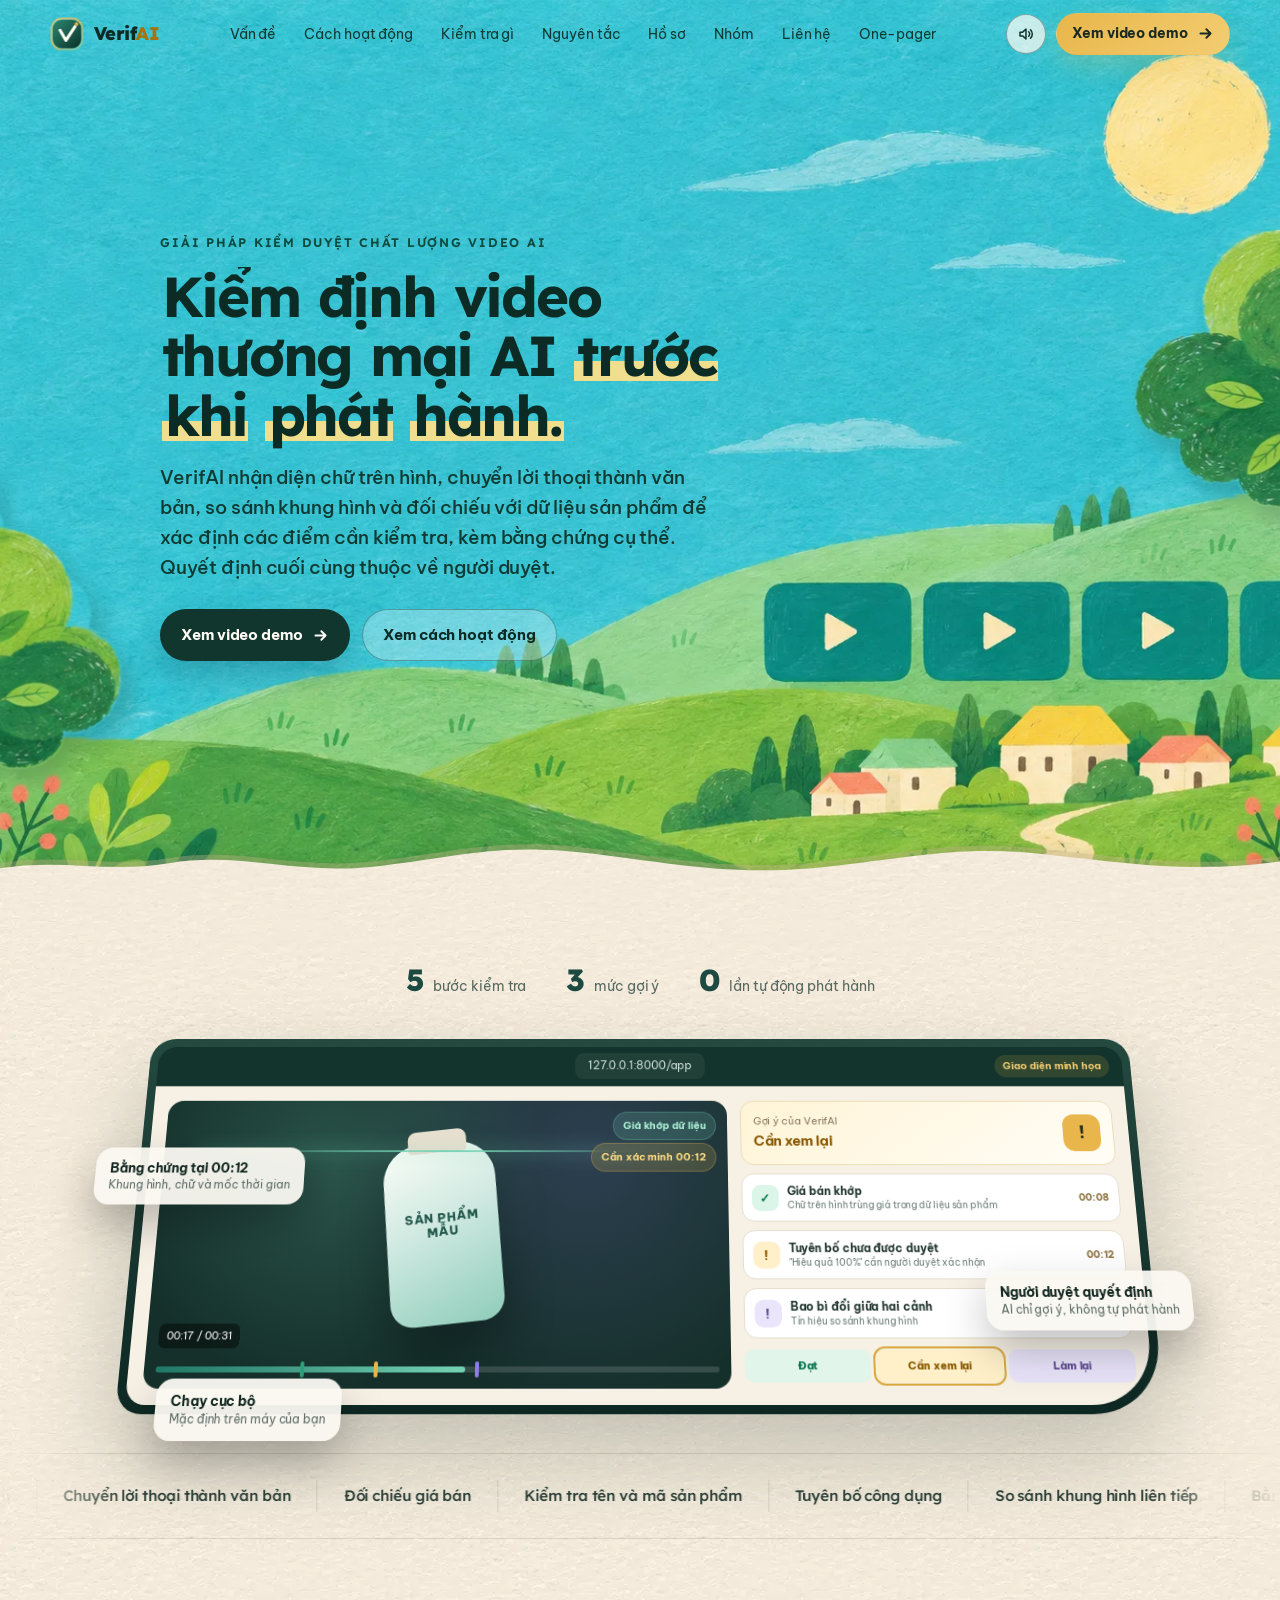
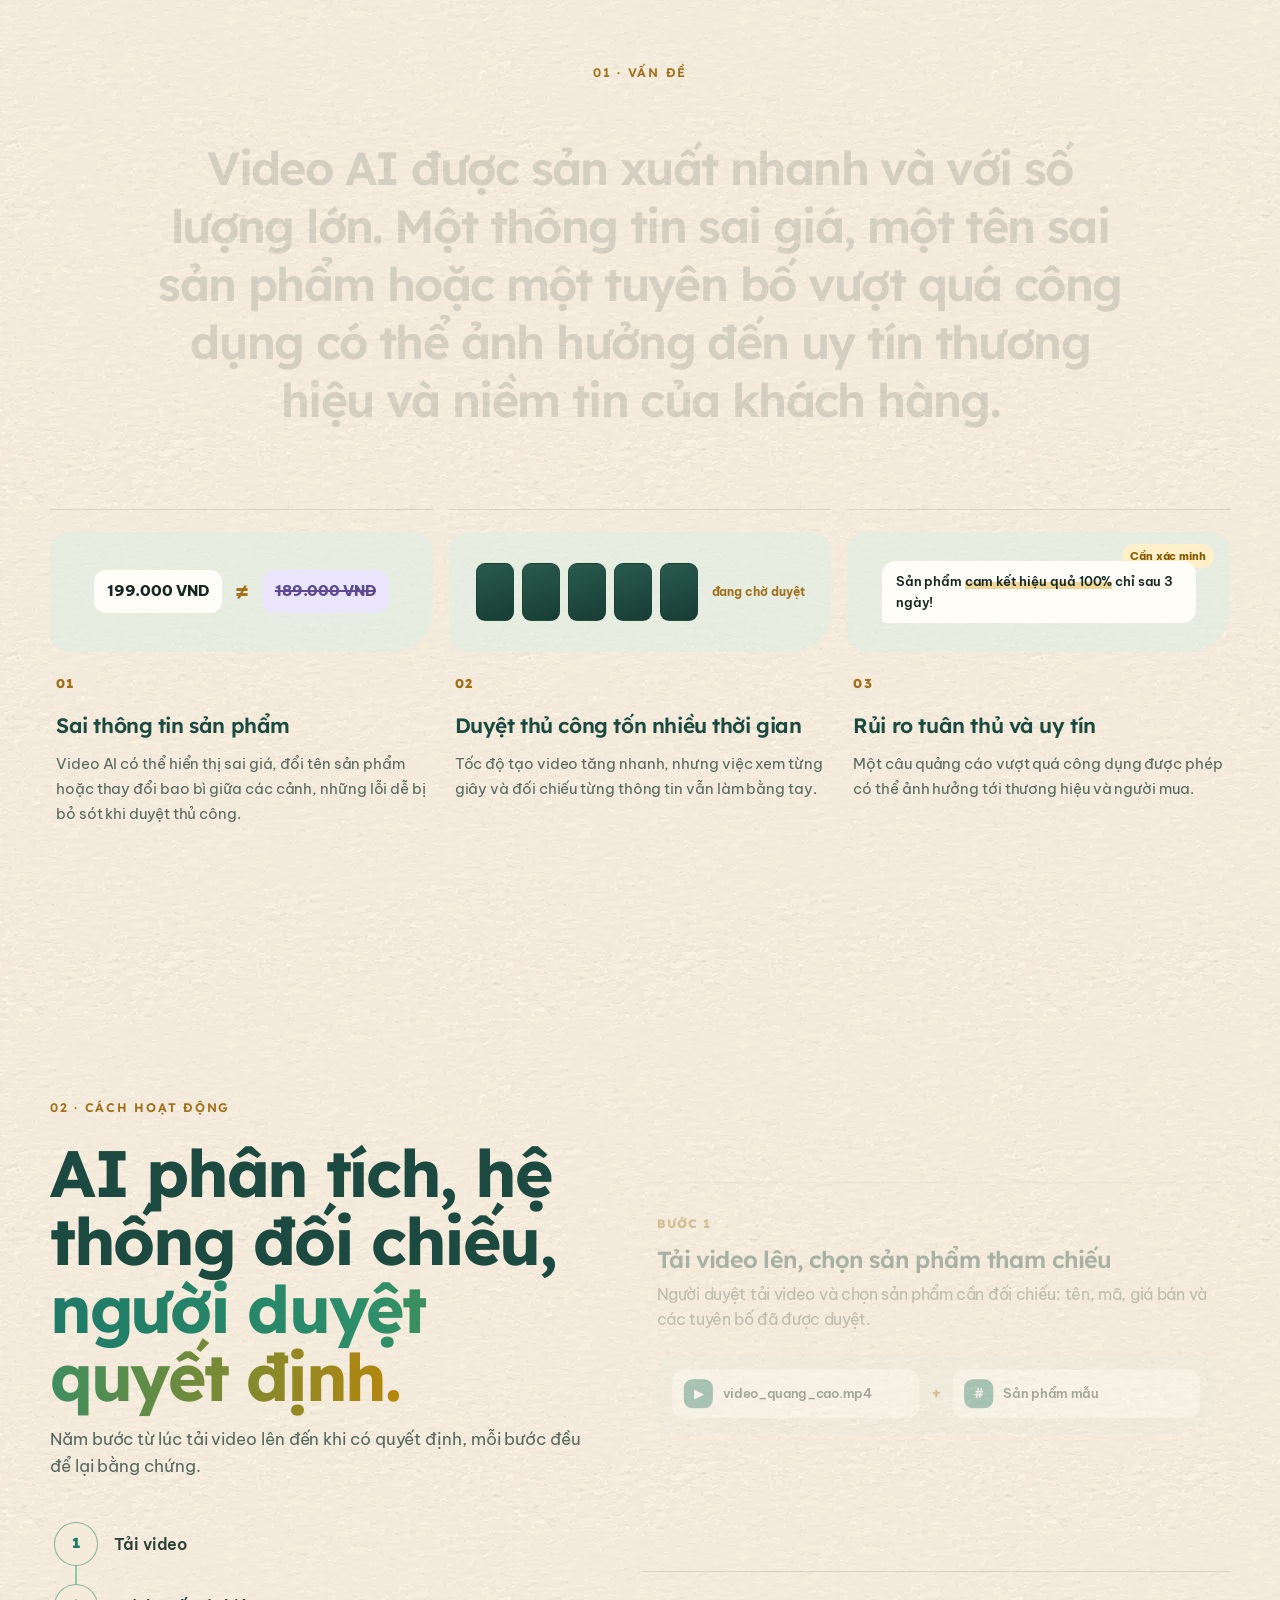
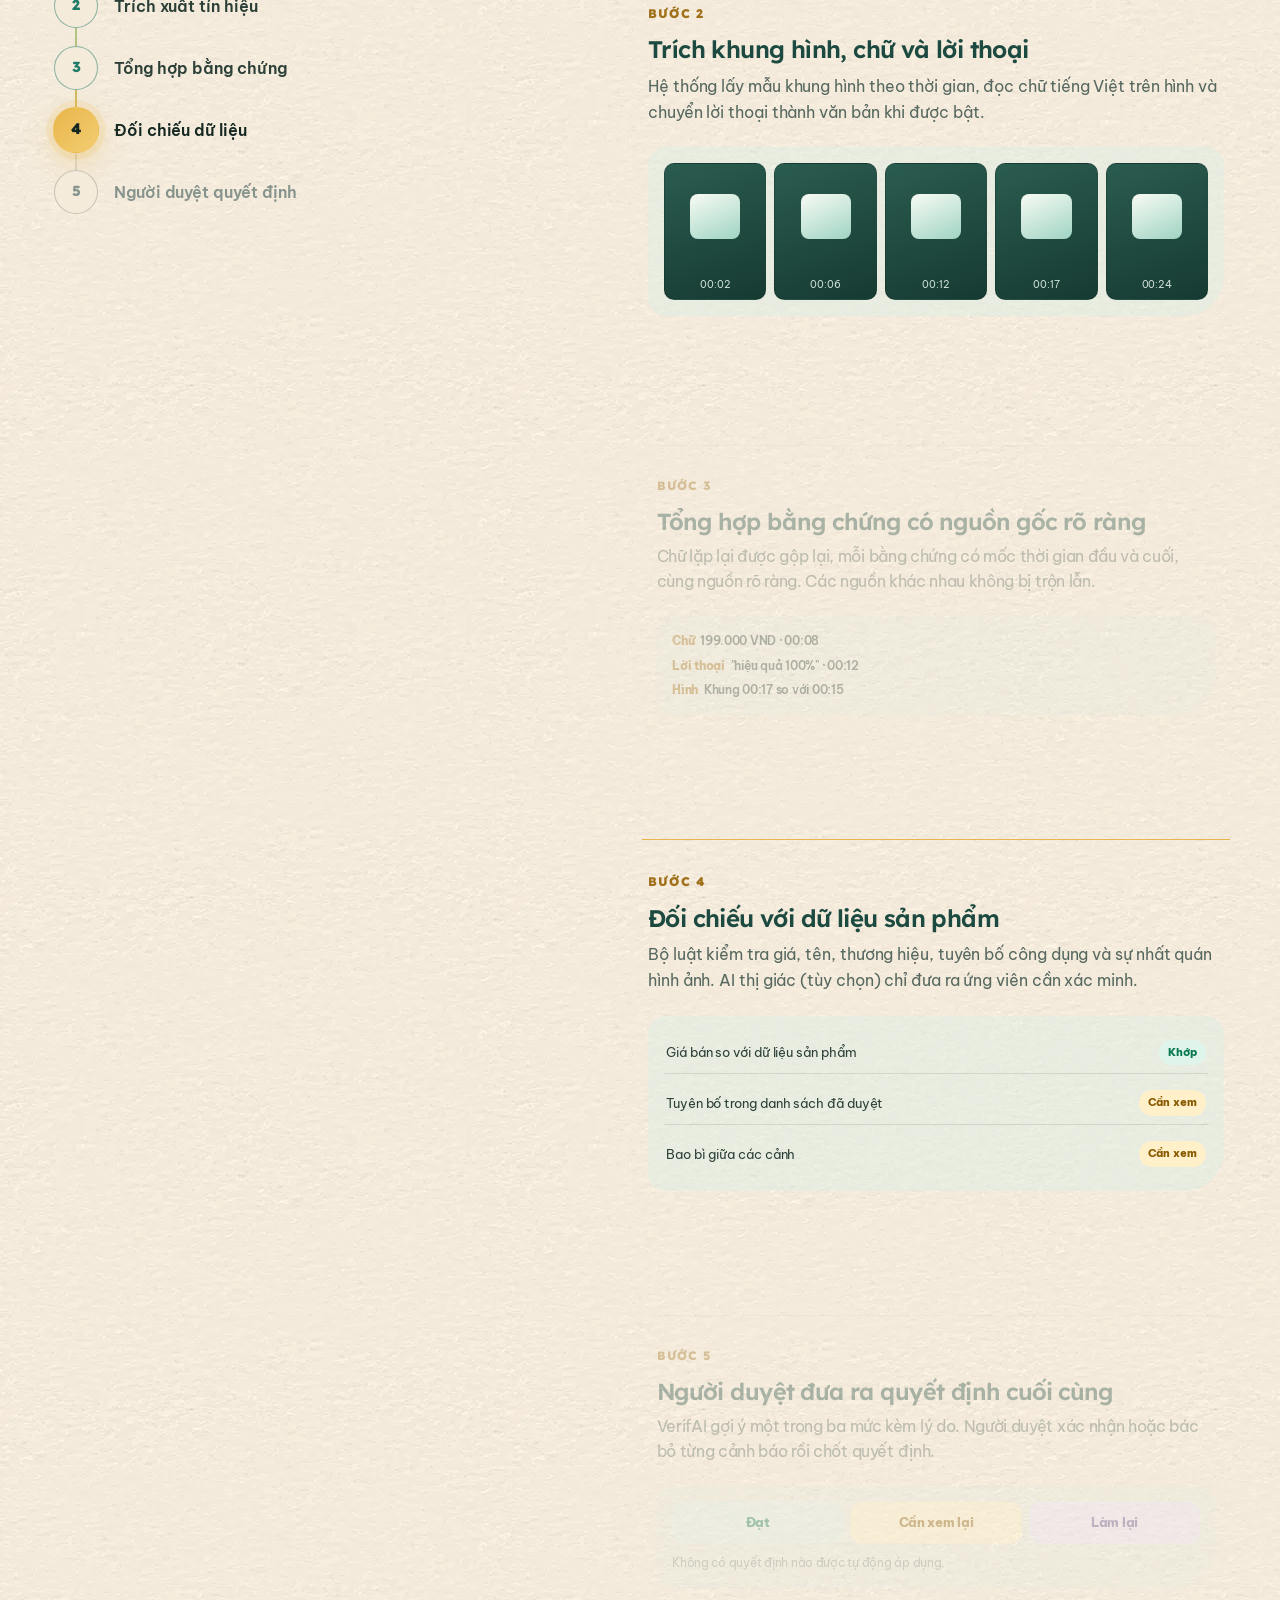
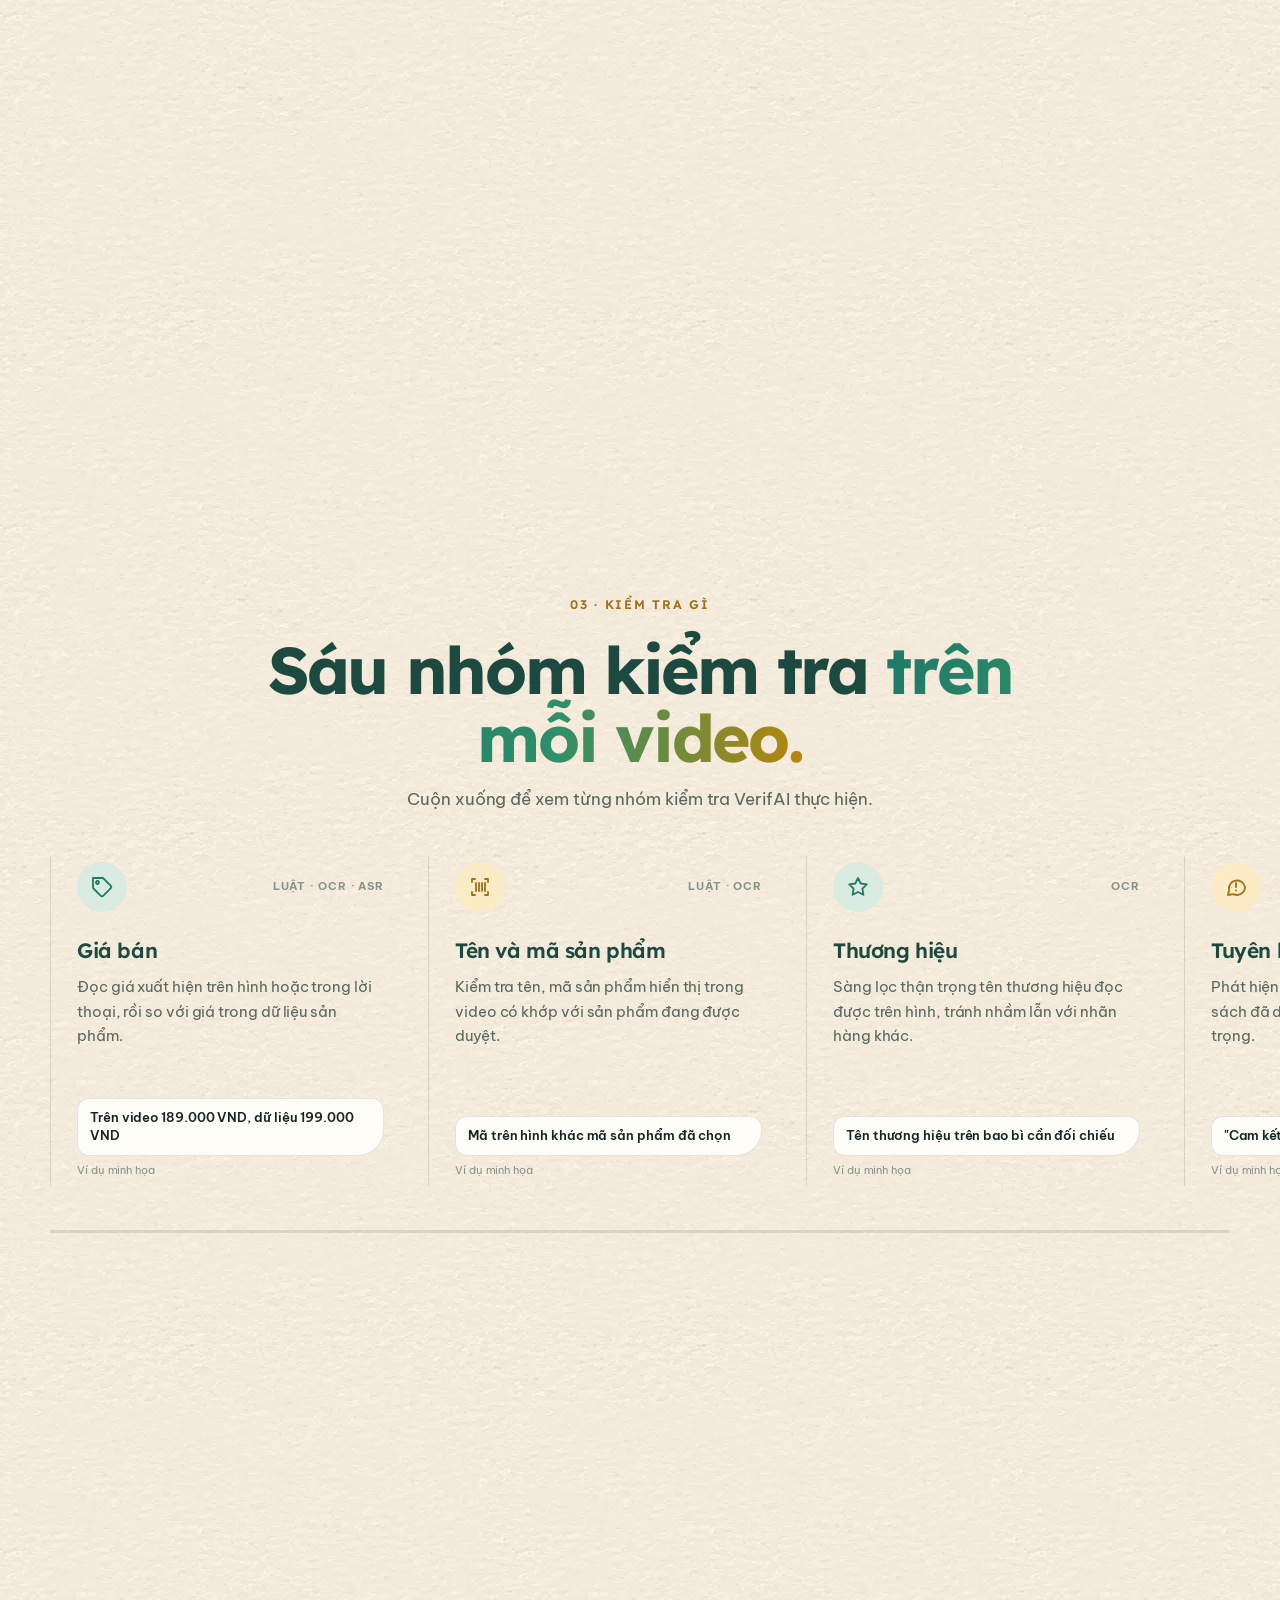
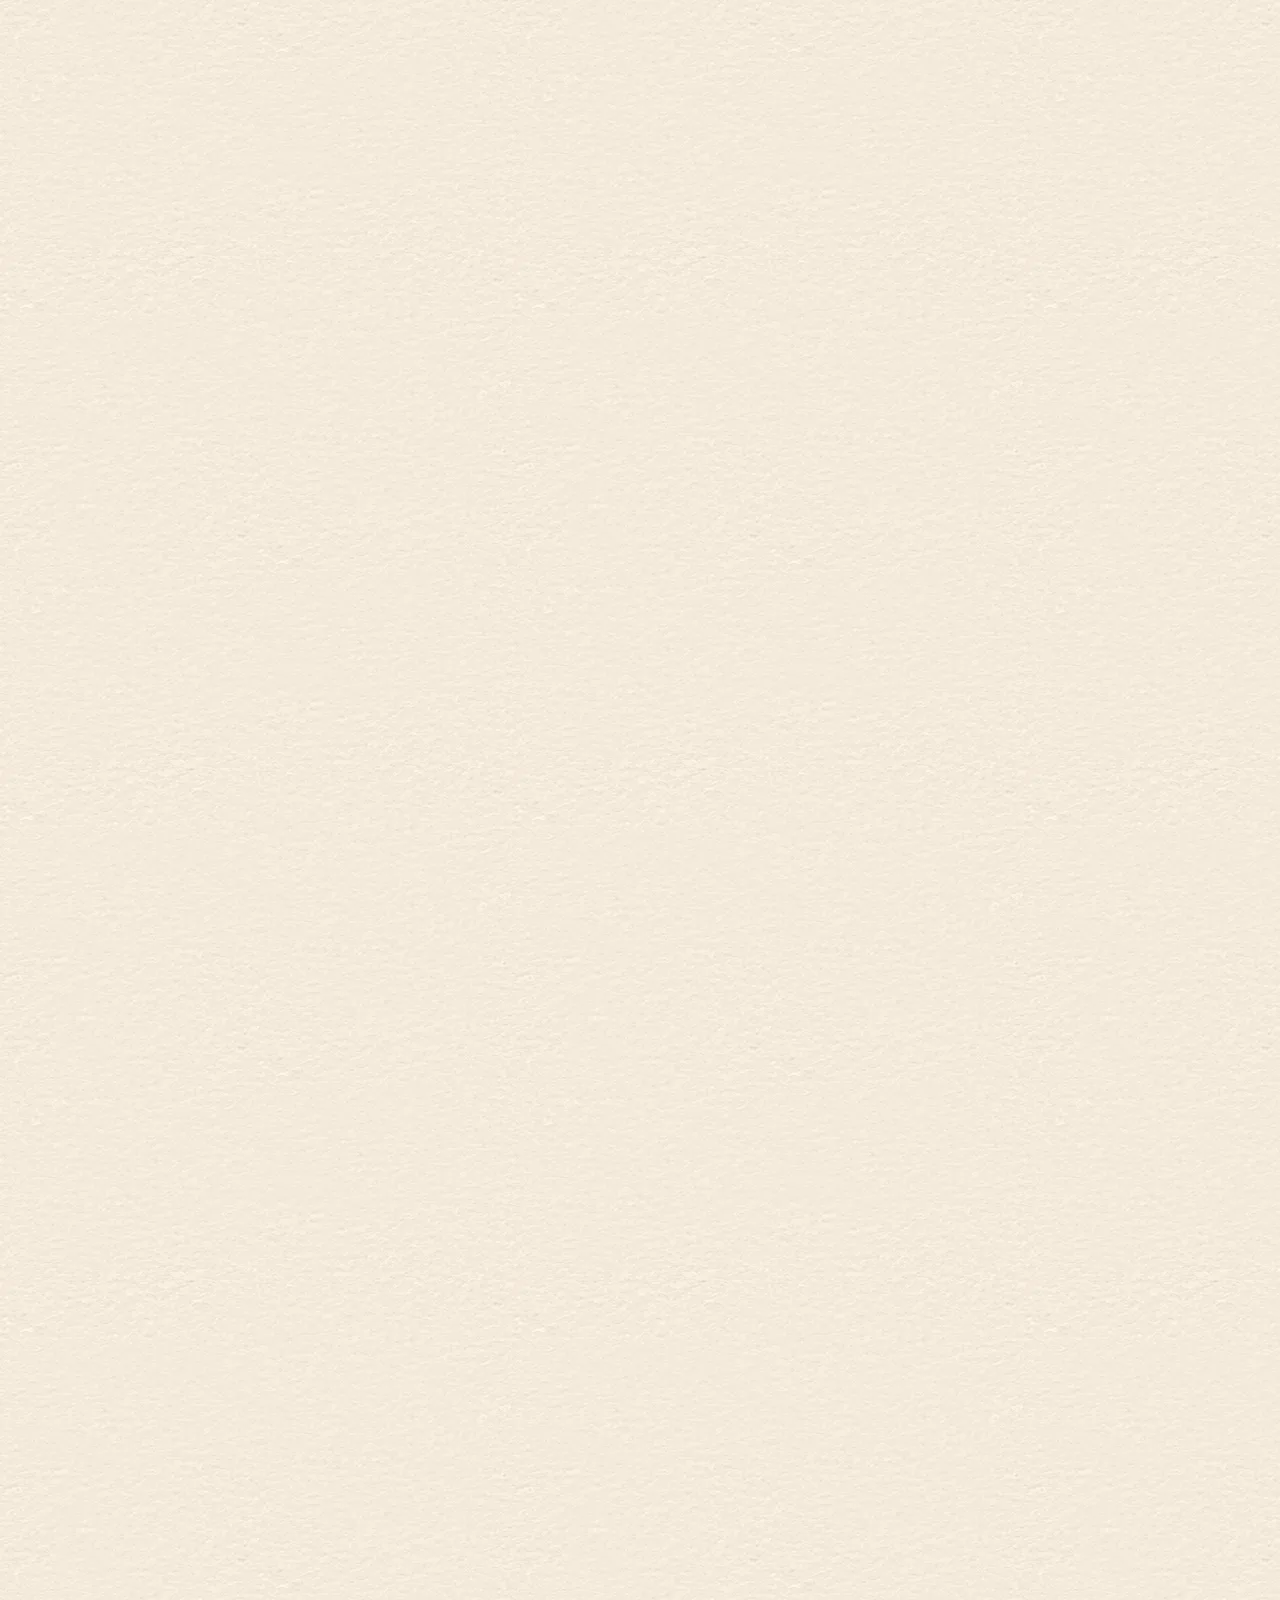
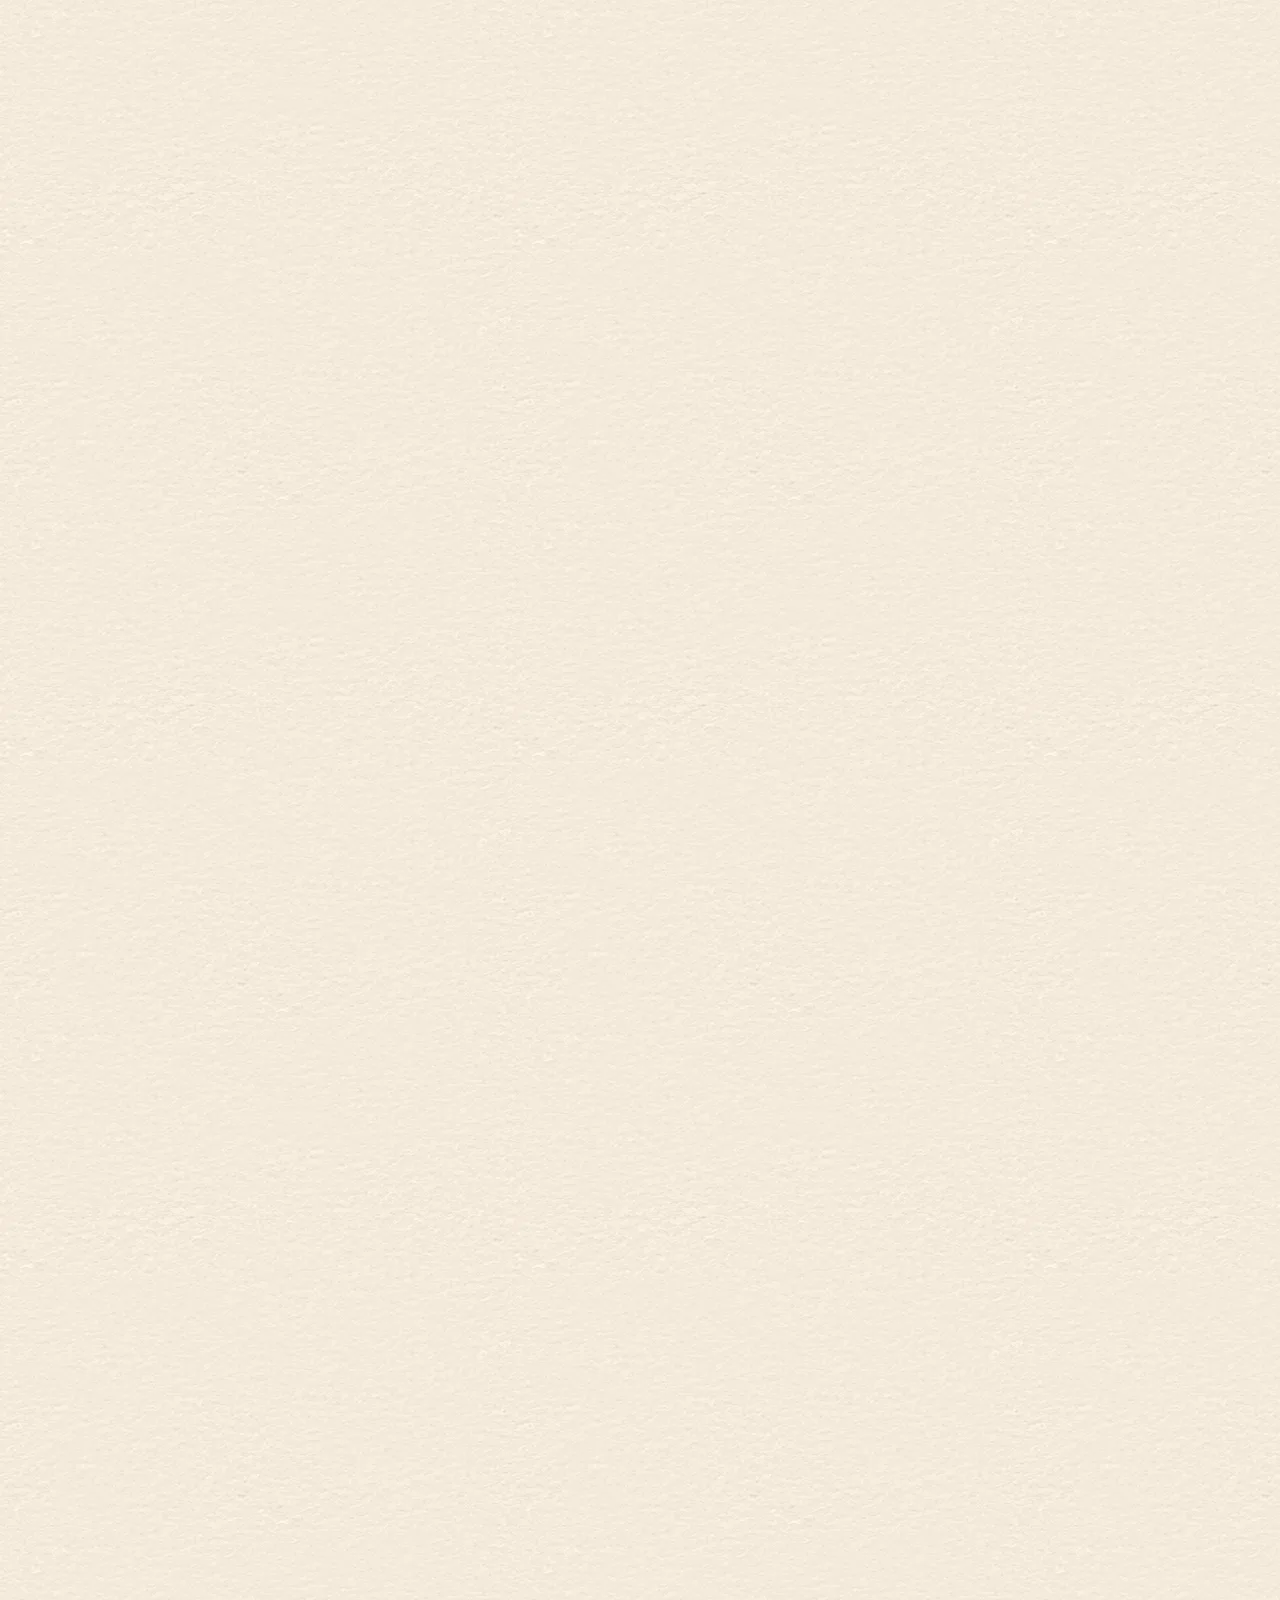
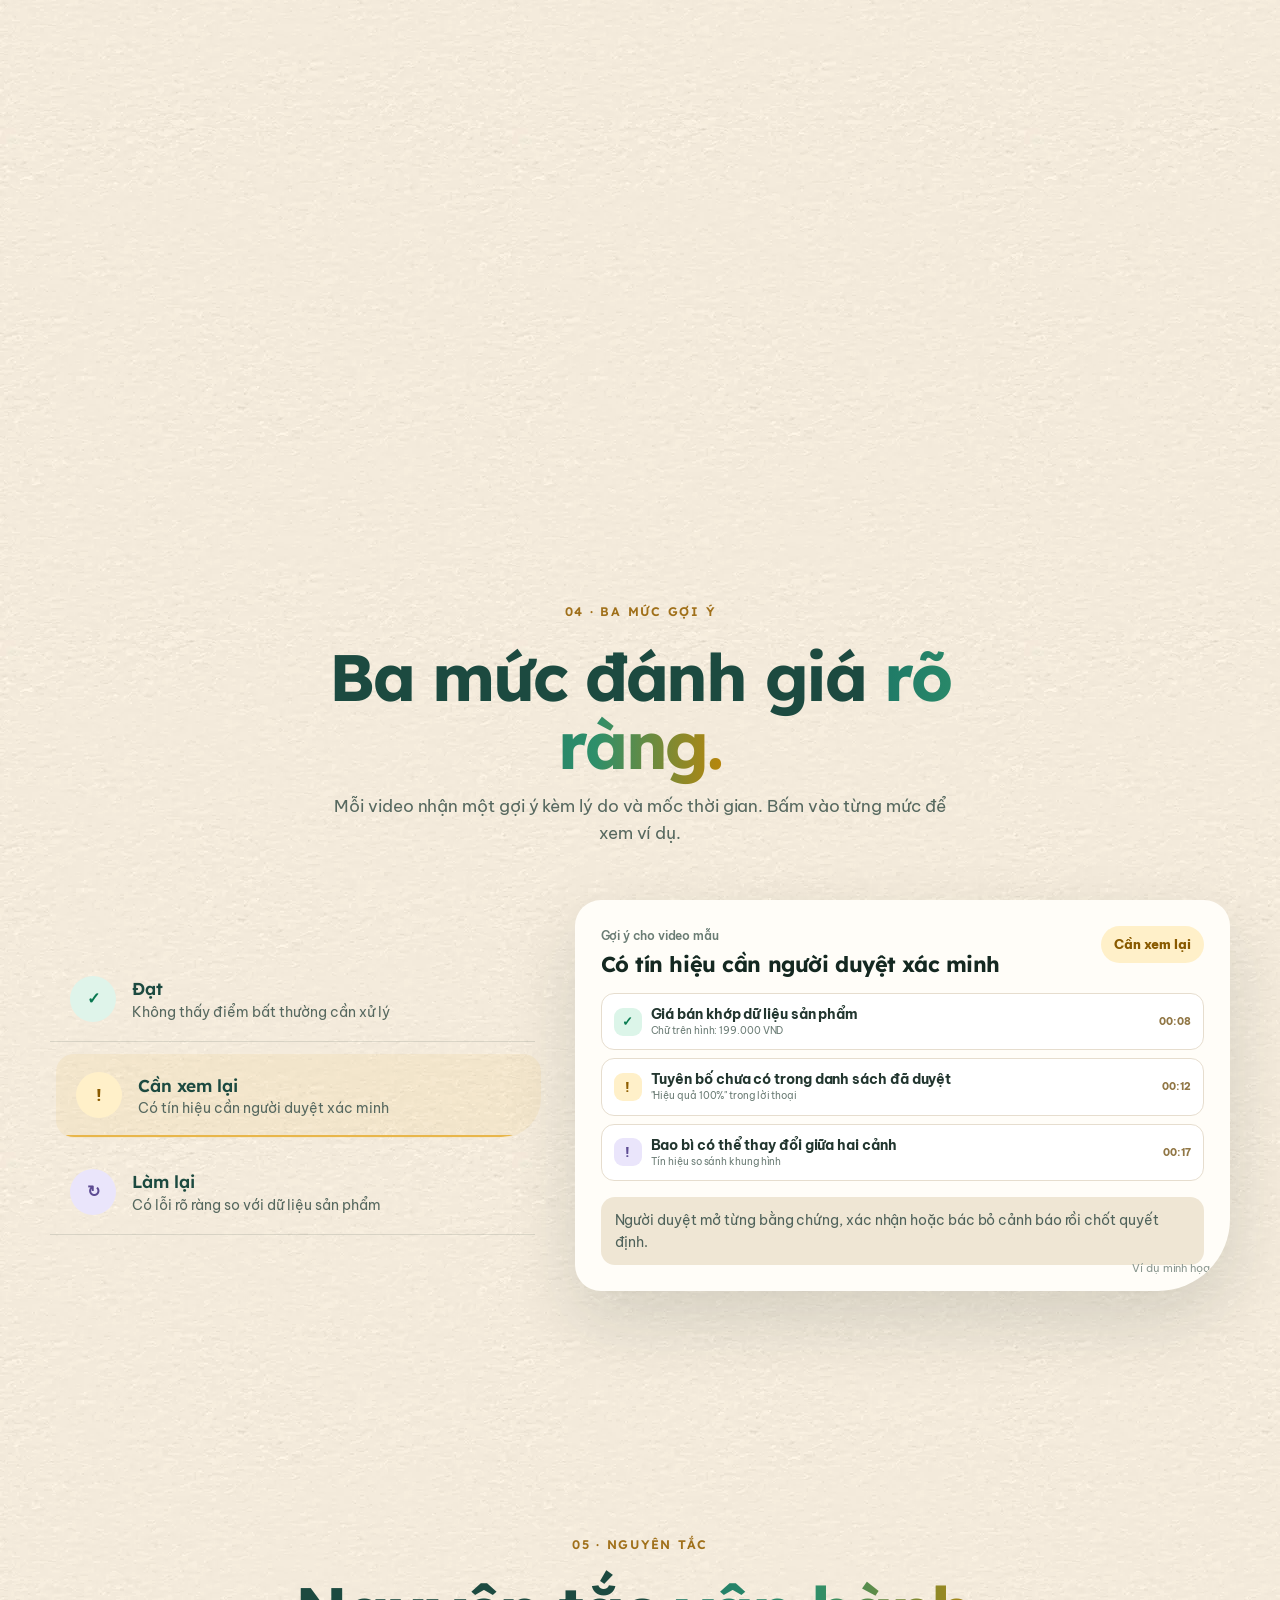
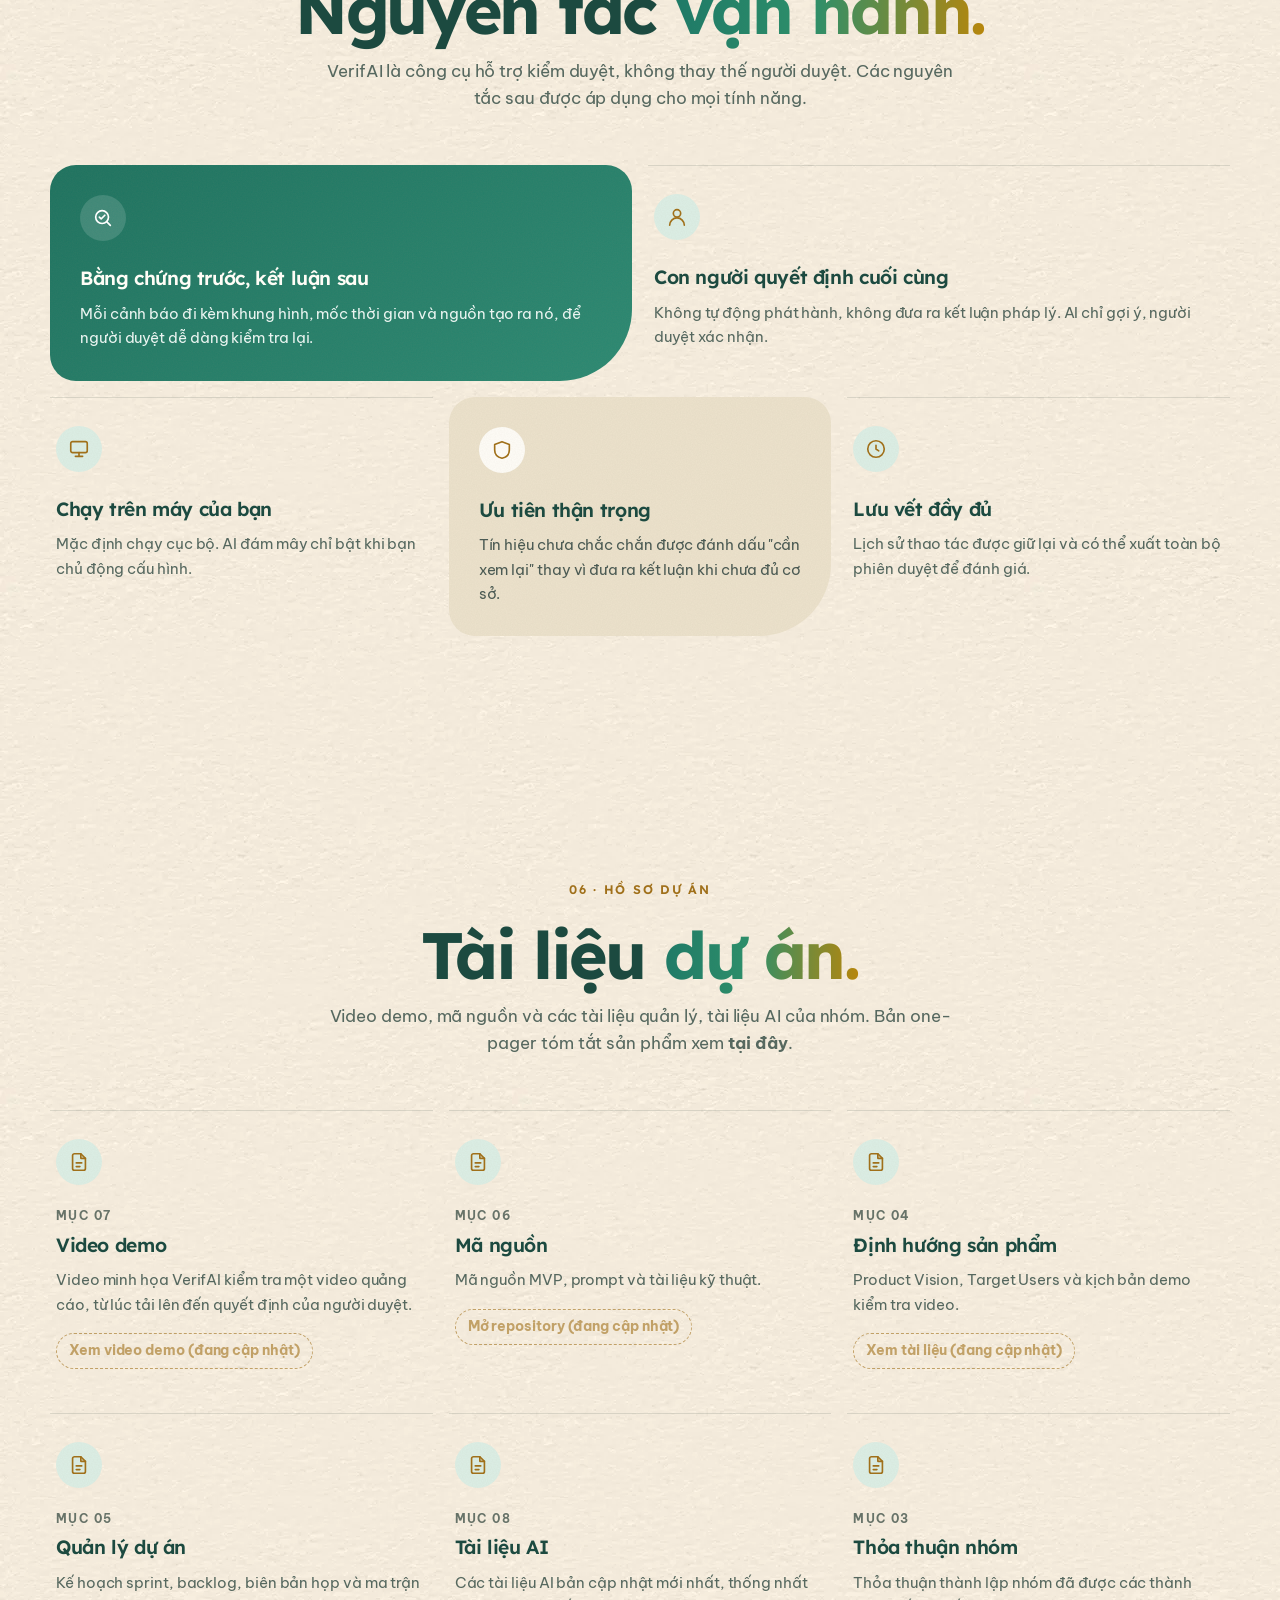
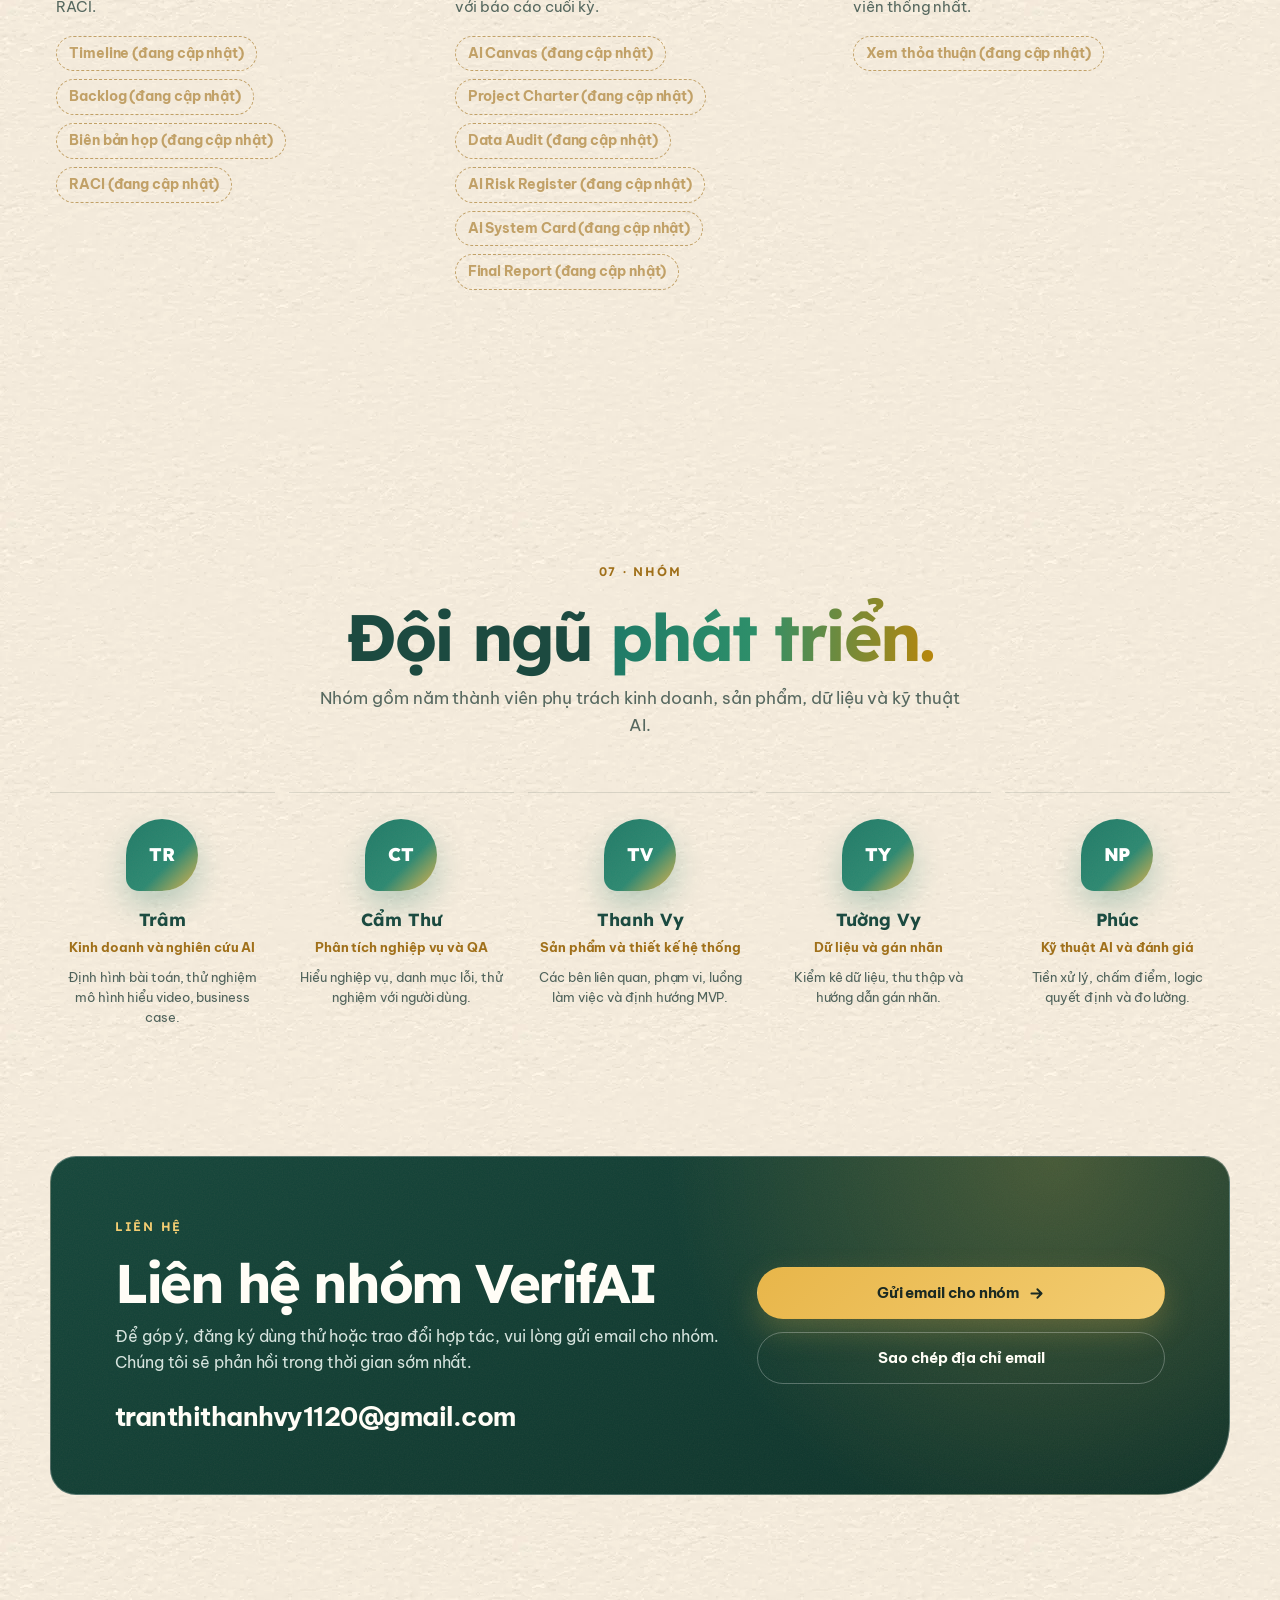
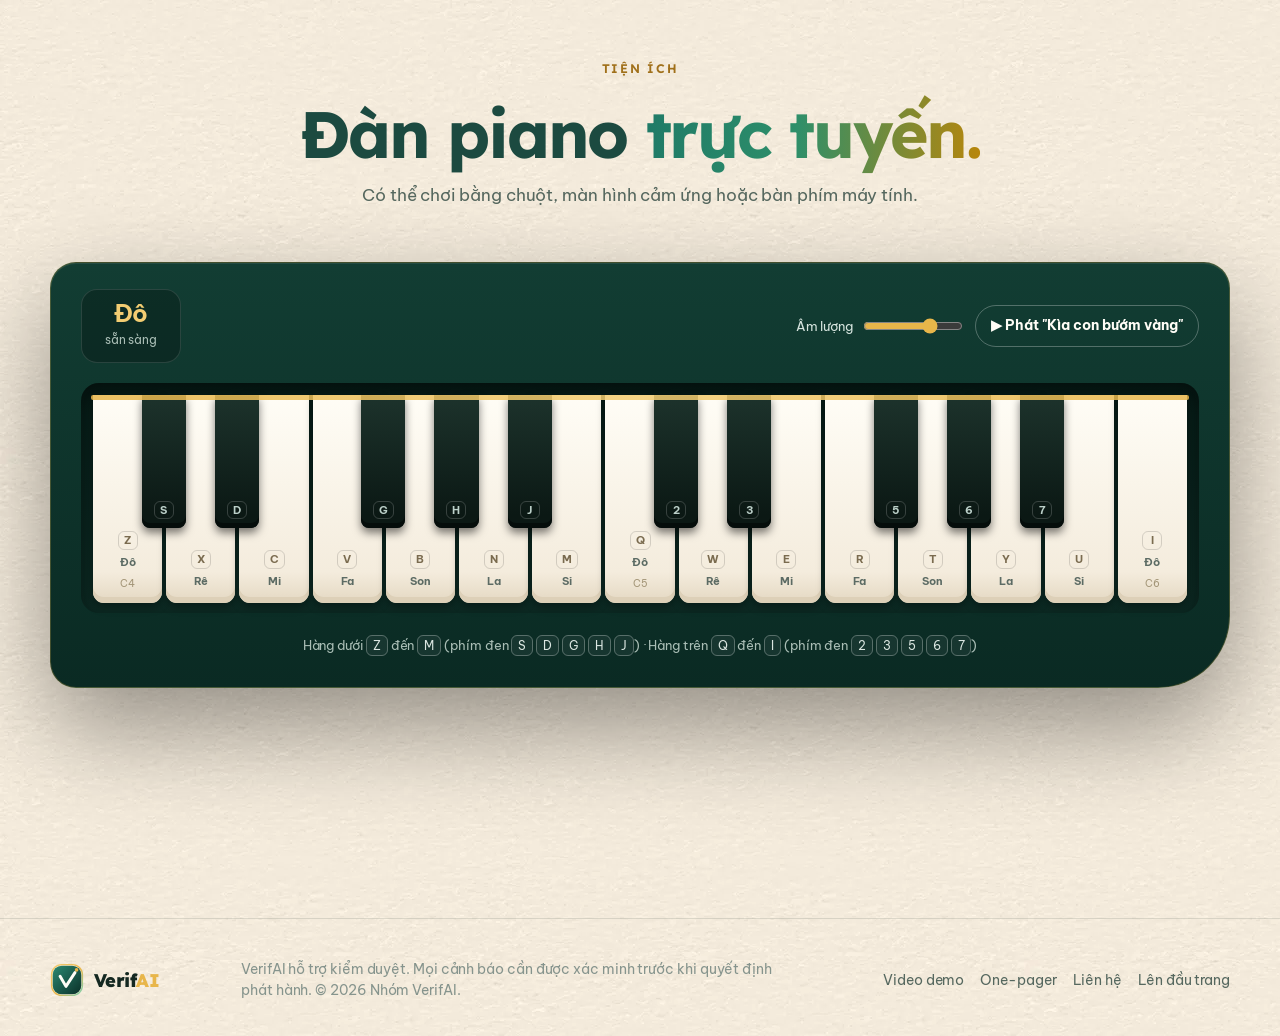
==== site/index.html @ ef1dcf63 "feat: static team website for Vercel built from the home page scripts/build_vercel_site.py turns sta" ====
<!doctype html>
<html lang="vi">
<head>
<meta charset="UTF-8">
<meta name="viewport" content="width=device-width,initial-scale=1">
<meta name="description" content="VerifAI: lớp kiểm định chất lượng cho video thương mại AI trước khi phát hành. Bằng chứng rõ ràng, người duyệt quyết định cuối cùng.">
<meta name="theme-color" content="#2fa3d6">
<link rel="icon" href="data:image/svg+xml,%3Csvg xmlns=%27http://www.w3.org/2000/svg%27 viewBox=%270 0 64 64%27%3E%3Crect x=%274%27 y=%274%27 width=%2756%27 height=%2756%27 rx=%2718%27 fill=%27%231f7a67%27 stroke=%27%23e8b64a%27 stroke-width=%273%27/%3E%3Cpath d=%27M19 25 L30 44 L47 18%27 fill=%27none%27 stroke=%27%23fffdf6%27 stroke-width=%276%27 stroke-linecap=%27round%27 stroke-linejoin=%27round%27/%3E%3C/svg%3E">
<title>VerifAI · Kiểm duyệt video quảng cáo AI</title>
<link rel="preconnect" href="https://fonts.googleapis.com">
<link rel="preconnect" href="https://fonts.gstatic.com" crossorigin>
<link href="https://fonts.googleapis.com/css2?family=Be+Vietnam+Pro:wght@300;400;500;600;700;800&family=Lexend:wght@500;600;700&display=swap" rel="stylesheet">
<style>
:root{
  --bg-900:#061915;--bg-850:#08231d;--bg-800:#0b3028;--bg-750:#103a31;--bg-700:#14463b;
  --cream:#f6f0e5;--cream-2:#efe6d4;--ink:#142821;--ink-2:#4f625a;
  --white:#fffdf6;--text:#e1eae6;--muted:#b6c6c0;--faint:#8fa59d;
  --gold:#e8b64a;--gold-2:#f3cd72;--emerald:#1f7a67;--mint:#74d2b4;--lavender:#8f7ce8;--lav-2:#b9adf5;
  --line:rgba(255,255,255,.11);--line-2:rgba(255,255,255,.18);
  --card:linear-gradient(180deg,rgba(255,255,255,.075),rgba(255,255,255,.035));
  --radius:26px;--max:1180px;
  --ease:cubic-bezier(.2,.7,.2,1);--ease-io:cubic-bezier(.77,0,.18,1);
  --font:"Be Vietnam Pro",-apple-system,BlinkMacSystemFont,"Segoe UI",Roboto,sans-serif;
}
*{box-sizing:border-box}
html{scroll-behavior:smooth;-webkit-text-size-adjust:100%}
body{margin:0;font-family:var(--font);font-size:16px;line-height:1.6;color:var(--text);background:var(--bg-900);overflow-x:hidden;-webkit-font-smoothing:antialiased;letter-spacing:-.005em}
body.locked{overflow:hidden}
::selection{background:var(--gold);color:var(--ink)}
a{color:inherit;text-decoration:none}
button{font:inherit;color:inherit;cursor:pointer}
img,svg{display:block}
.wrap{width:min(var(--max),calc(100% - 32px));margin:0 auto}
.sr-only{position:absolute;width:1px;height:1px;overflow:hidden;clip:rect(0 0 0 0);white-space:nowrap}
:focus-visible{outline:2px solid var(--gold);outline-offset:3px;border-radius:8px}
.grad{background:linear-gradient(92deg,var(--gold-2) 0%,#fff8e6 48%,var(--mint) 100%);-webkit-background-clip:text;background-clip:text;color:transparent}

/* ---------- Logo mark ---------- */
.mark{overflow:visible}
.mark .m-frame{fill:none;stroke:url(#vfStroke);stroke-width:2.6;stroke-dasharray:1 1;stroke-dashoffset:0}
.mark .m-fill{fill:url(#vfFill)}
.mark .m-check{fill:none;stroke:var(--white);stroke-width:5.6;stroke-linecap:round;stroke-linejoin:round;stroke-dasharray:1 1;stroke-dashoffset:0}
.mark .m-spark{fill:var(--gold);transform-box:fill-box;transform-origin:center}
@keyframes draw{0%{stroke-dashoffset:1;opacity:0}6%{opacity:1}100%{stroke-dashoffset:0;opacity:1}}
@keyframes fadeIn{from{opacity:0}to{opacity:1}}
@keyframes pop{0%{transform:scale(0)}65%{transform:scale(1.45)}100%{transform:scale(1)}}
.mark.draw .m-frame{animation:draw .9s var(--ease) both}
.mark.draw .m-fill{animation:fadeIn .5s ease .55s both}
.mark.draw .m-check{animation:draw .5s var(--ease) .75s both}
.mark.draw .m-spark{animation:pop .5s var(--ease) 1.1s both}

/* ---------- Intro ---------- */
.intro{position:fixed;inset:0;z-index:1000;display:grid;place-items:center;background:radial-gradient(circle at 50% 42%,rgba(31,122,103,.35),transparent 30rem),radial-gradient(circle at 70% 80%,rgba(143,124,232,.14),transparent 26rem),var(--bg-900);clip-path:inset(0 0 0 0);transition:clip-path 1s var(--ease-io),visibility 0s linear 1s}
.intro.done{clip-path:inset(0 0 100% 0);visibility:hidden}
.intro-inner{display:grid;justify-items:center;gap:18px;text-align:center;padding:16px;transition:transform 1s var(--ease-io),opacity .6s ease}
.intro.done .intro-inner{transform:translateY(-60px);opacity:0}
.intro .mark{width:112px;height:112px;filter:drop-shadow(0 18px 40px rgba(116,210,180,.25))}
.intro-word{display:flex;font-size:clamp(2.6rem,7vw,4.4rem);font-weight:800;letter-spacing:-.05em;line-height:1;overflow:hidden;padding:.08em .04em}
.intro-word span{display:inline-block;transform:translateY(115%);color:var(--white)}
.intro-word span.ai{background:linear-gradient(90deg,var(--gold-2),var(--mint));-webkit-background-clip:text;background-clip:text;color:transparent}
.intro.play .intro-word span{animation:rise .7s var(--ease) both;animation-delay:calc(1.15s + var(--i) * 55ms)}
@keyframes rise{from{transform:translateY(115%)}to{transform:none}}
.intro-tag{margin:0;color:var(--muted);font-size:.95rem;letter-spacing:.02em;opacity:0}
.intro.play .intro-tag{animation:fadeUp .7s var(--ease) 1.75s both}
@keyframes fadeUp{from{opacity:0;transform:translateY(10px)}to{opacity:1;transform:none}}
.intro-bar{width:150px;height:2px;border-radius:2px;background:rgba(255,255,255,.1);overflow:hidden;margin-top:6px}
.intro-bar i{display:block;height:100%;width:100%;transform-origin:left;transform:scaleX(0);background:linear-gradient(90deg,var(--gold),var(--mint))}
.intro.play .intro-bar i{animation:bar 2.7s cubic-bezier(.4,.1,.2,1) both}
@keyframes bar{to{transform:scaleX(1)}}
.intro-scan{position:absolute;left:0;right:0;height:2px;top:0;background:linear-gradient(90deg,transparent,var(--mint),transparent);box-shadow:0 0 24px var(--mint);opacity:0}
.intro.play .intro-scan{animation:introScan 1.4s ease-in-out .9s both}
@keyframes introScan{0%{top:30%;opacity:0}15%{opacity:1}85%{opacity:1}100%{top:70%;opacity:0}}
.intro-skip{position:absolute;right:20px;bottom:20px;border:1px solid var(--line-2);background:rgba(255,255,255,.04);border-radius:999px;padding:8px 14px;font-size:.8rem;color:var(--muted)}
.intro-skip:hover{color:var(--white);border-color:var(--gold)}

/* Exit curtain when entering the app */
.leave{position:fixed;inset:0;z-index:999;background:var(--bg-850);display:grid;place-items:center;clip-path:inset(100% 0 0 0);transition:clip-path .55s var(--ease-io);pointer-events:none}
.leave .mark{width:64px;height:64px;opacity:0;transition:opacity .3s ease .25s}
body.leaving .leave{clip-path:inset(0 0 0 0)}
body.leaving .leave .mark{opacity:1}

/* ---------- Chrome ---------- */
.progress{position:fixed;left:0;top:0;height:3px;width:100%;z-index:200;transform-origin:left;transform:scaleX(0);background:linear-gradient(90deg,var(--emerald),var(--mint),var(--gold))}
.cursor-glow{position:fixed;left:0;top:0;width:520px;height:520px;margin:-260px 0 0 -260px;border-radius:50%;pointer-events:none;z-index:0;background:radial-gradient(circle,rgba(116,210,180,.09),transparent 62%);opacity:0;transition:opacity .4s}
body.has-pointer .cursor-glow{opacity:1}
.nav{position:fixed;top:0;left:0;right:0;z-index:100;transition:background .3s,border-color .3s,transform .4s var(--ease)}
.nav.scrolled{background:rgba(6,25,21,.78);backdrop-filter:blur(18px) saturate(150%);-webkit-backdrop-filter:blur(18px) saturate(150%);border-bottom:1px solid var(--line)}
.nav.hide{transform:translateY(-100%)}
.nav-inner{height:68px;display:flex;align-items:center;justify-content:space-between;gap:16px}
.brand{display:flex;align-items:center;gap:10px;font-weight:800;font-size:1.15rem;letter-spacing:-.03em;color:var(--white)}
.brand .mark{width:34px;height:34px}
.brand b{font-weight:800}.brand b span{color:var(--gold)}
.nav-links{display:flex;align-items:center;gap:2px}
.nav-links a{padding:8px 13px;border-radius:999px;font-size:.88rem;color:#cbd8d3;transition:background .2s,color .2s}
.nav-links a:hover{background:rgba(255,255,255,.07);color:var(--white)}
.nav-links a.active{color:var(--gold-2)}
.nav-links .only-mobile{display:none}
.menu-btn{display:none;width:42px;height:42px;border-radius:12px;border:1px solid var(--line-2);background:rgba(255,255,255,.04)}
.menu-btn span{display:block;width:18px;height:2px;margin:4px auto;background:var(--white);border-radius:2px;transition:transform .3s,opacity .3s}
.menu-btn[aria-expanded="true"] span:nth-child(1){transform:translateY(6px) rotate(45deg)}
.menu-btn[aria-expanded="true"] span:nth-child(2){opacity:0}
.menu-btn[aria-expanded="true"] span:nth-child(3){transform:translateY(-6px) rotate(-45deg)}

.btn{position:relative;display:inline-flex;align-items:center;justify-content:center;gap:9px;padding:13px 20px;border-radius:999px;font-weight:700;font-size:.95rem;border:1px solid transparent;transition:transform .25s var(--ease),box-shadow .25s,background .25s,border-color .25s;will-change:transform;white-space:nowrap}
.btn svg{width:17px;height:17px;transition:transform .25s var(--ease)}
.btn:hover svg{transform:translateX(3px)}
.btn-gold{background:linear-gradient(135deg,var(--gold),var(--gold-2));color:#1b2a22;box-shadow:0 12px 30px rgba(232,182,74,.25)}
.btn-gold:hover{box-shadow:0 16px 40px rgba(232,182,74,.38)}
.btn-ghost{background:rgba(255,255,255,.05);border-color:var(--line-2);color:var(--white)}
.btn-ghost:hover{border-color:rgba(255,255,255,.35);background:rgba(255,255,255,.09)}
.btn-sm{padding:9px 15px;font-size:.85rem}

/* ---------- Section base ---------- */
main{position:relative;z-index:1;overflow-x:clip}
.section{position:relative;padding:120px 0}
.eyebrow{display:inline-flex;align-items:center;gap:8px;padding:7px 12px;border-radius:999px;background:rgba(232,182,74,.1);border:1px solid rgba(232,182,74,.18);color:var(--gold-2);font-size:.74rem;font-weight:700;letter-spacing:.08em;text-transform:uppercase}
.eyebrow i{width:6px;height:6px;border-radius:50%;background:var(--gold);box-shadow:0 0 10px var(--gold)}
.head{max-width:780px;margin:0 auto 54px;text-align:center}
.head h2{margin:18px 0 14px;font-size:clamp(2.2rem,5.2vw,4.1rem);line-height:1.04;letter-spacing:-.045em;font-weight:800;color:var(--white)}
.head p{margin:0 auto;max-width:640px;color:var(--muted);font-size:1.06rem}
.head.left{text-align:left;margin-left:0}

.reveal{opacity:0;transform:translateY(34px);transition:opacity .9s var(--ease),transform .9s var(--ease);transition-delay:var(--d,0s)}
.reveal.from-left{transform:translateX(-40px)}
.reveal.from-right{transform:translateX(40px)}
.reveal.zoom{transform:scale(.94)}
.reveal.in{opacity:1;transform:none}

/* ---------- Hero ---------- */
.hero{position:relative;min-height:100svh;padding:140px 0 60px;overflow:hidden}
.hero-bg{position:absolute;inset:0;pointer-events:none}
.grid-lines{position:absolute;inset:-2px;background-image:linear-gradient(rgba(255,255,255,.045) 1px,transparent 1px),linear-gradient(90deg,rgba(255,255,255,.045) 1px,transparent 1px);background-size:64px 64px;mask-image:radial-gradient(ellipse at 50% 30%,#000 10%,transparent 65%);-webkit-mask-image:radial-gradient(ellipse at 50% 30%,#000 10%,transparent 65%)}
.orb{position:absolute;border-radius:50%;filter:blur(60px);opacity:.55;will-change:transform}
.orb.o1{width:460px;height:460px;left:-120px;top:40px;background:rgba(232,182,74,.22);animation:drift 16s ease-in-out infinite}
.orb.o2{width:520px;height:520px;right:-160px;top:-80px;background:rgba(31,122,103,.45);animation:drift 19s ease-in-out -6s infinite}
.orb.o3{width:380px;height:380px;left:40%;top:520px;background:rgba(143,124,232,.18);animation:drift 22s ease-in-out -11s infinite}
@keyframes drift{0%,100%{translate:0 0}33%{translate:40px -30px}66%{translate:-30px 25px}}
.hero-copy{position:relative;text-align:center;max-width:960px;margin:0 auto}
.hero h1{margin:22px 0 22px;font-size:clamp(2.7rem,7.4vw,6.2rem);line-height:.98;letter-spacing:-.06em;font-weight:800;color:var(--white)}
.w{display:inline-block;overflow:hidden;vertical-align:top;padding:0 .02em .1em;margin-bottom:-.1em}
.w>span{display:inline-block;transform:translateY(110%)}
body.ready .hero h1 .w>span{animation:rise .9s var(--ease) both;animation-delay:calc(.1s + var(--i) * 70ms)}
.hero-sub{max-width:700px;margin:0 auto 32px;color:var(--muted);font-size:clamp(1.02rem,1.8vw,1.18rem)}
.hero .stagger{opacity:0;transform:translateY(16px)}
body.ready .hero .stagger{animation:fadeUp .8s var(--ease) both;animation-delay:var(--d)}
.hero-actions{display:flex;justify-content:center;flex-wrap:wrap;gap:12px}
.hero-stats{display:flex;justify-content:center;flex-wrap:wrap;gap:12px 40px;margin-top:40px}
.hero-stats div{display:flex;align-items:baseline;gap:10px;color:var(--muted);font-size:.9rem}
.hero-stats strong{font-size:1.9rem;font-weight:800;color:var(--white);letter-spacing:-.04em;font-variant-numeric:tabular-nums}

.stage{position:relative;margin:70px auto 0;width:min(1060px,100%)}
.mock{position:relative;border-radius:26px;padding:9px;background:linear-gradient(180deg,#244a40,#0d2722);box-shadow:0 50px 120px rgba(0,0,0,.45),0 0 0 1px rgba(255,255,255,.06) inset;transform-origin:50% 0;transition:transform .3s ease-out;will-change:transform}
.mock-screen{border-radius:19px;overflow:hidden;background:#0a201b}
.mock-bar{height:44px;display:grid;grid-template-columns:130px 1fr 130px;align-items:center;padding:0 14px;background:#12342c;border-bottom:1px solid rgba(255,255,255,.06)}
.dots{display:flex;gap:6px}.dots i{width:10px;height:10px;border-radius:50%;background:#b98765}.dots i:nth-child(2){background:var(--gold)}.dots i:nth-child(3){background:#66c999}
.addr{justify-self:center;padding:5px 14px;border-radius:9px;background:rgba(255,255,255,.06);font-size:.72rem;color:#cfe0da}
.demo-chip{justify-self:end;white-space:nowrap;font-size:.66rem;font-weight:700;padding:4px 9px;border-radius:999px;background:rgba(232,182,74,.15);color:var(--gold-2)}
.mock-body{display:grid;grid-template-columns:1.35fr .9fr;gap:14px;padding:16px;background:var(--cream)}
.vid{position:relative;min-height:300px;border-radius:16px;overflow:hidden;background:radial-gradient(circle at 30% 25%,rgba(116,210,180,.22),transparent 14rem),radial-gradient(circle at 75% 20%,rgba(143,124,232,.2),transparent 16rem),#15302b}
.bottle{position:absolute;left:50%;top:47%;width:118px;height:190px;transform:translate(-50%,-50%) rotate(-6deg);border-radius:40px 40px 24px 24px;background:linear-gradient(155deg,#fbfdf7,#cfe9e1 45%,#8fcdb9);box-shadow:0 26px 50px rgba(0,0,0,.3);animation:bob 5s ease-in-out infinite}
.bottle:before{content:"";position:absolute;left:28px;right:28px;top:-14px;height:24px;border-radius:9px 9px 4px 4px;background:#e7dfcf}
.bottle:after{content:"SẢN PHẨM\A MẪU";white-space:pre;position:absolute;left:0;right:0;top:72px;text-align:center;color:#24584c;font-weight:800;font-size:.8rem;line-height:1.15;letter-spacing:.04em}
@keyframes bob{0%,100%{transform:translate(-50%,-50%) rotate(-6deg)}50%{transform:translate(-50%,-54%) rotate(-3deg)}}
.scan{position:absolute;left:6%;right:6%;height:2px;top:18%;background:linear-gradient(90deg,transparent,var(--mint),transparent);box-shadow:0 0 18px var(--mint);animation:scan 3.6s ease-in-out infinite}
@keyframes scan{0%,100%{top:16%;opacity:.5}50%{top:82%;opacity:1}}
.vchip{position:absolute;padding:6px 10px;border-radius:999px;font-size:.66rem;font-weight:700;backdrop-filter:blur(8px);-webkit-backdrop-filter:blur(8px)}
.vchip.ok{right:12px;top:12px;background:rgba(116,210,180,.18);color:#aef3d8;border:1px solid rgba(116,210,180,.3)}
.vchip.warn{right:12px;top:46px;background:rgba(232,182,74,.18);color:#ffdc84;border:1px solid rgba(232,182,74,.3)}
.vtime{position:absolute;left:12px;bottom:40px;font-size:.66rem;padding:4px 8px;border-radius:7px;background:rgba(0,0,0,.45);color:#fff}
.vline{position:absolute;left:12px;right:12px;bottom:16px;height:6px;border-radius:9px;background:rgba(255,255,255,.14)}
.vline:before{content:"";position:absolute;inset:0 45% 0 0;border-radius:inherit;background:linear-gradient(90deg,var(--emerald),var(--mint))}
.vline i{position:absolute;top:50%;width:11px;height:11px;border-radius:50%;transform:translate(-50%,-50%);border:2px solid #fff}
.vline i:nth-child(1){left:26%;background:#2ba37a}.vline i:nth-child(2){left:39%;background:var(--gold)}.vline i:nth-child(3){left:57%;background:var(--lavender)}
.side{display:grid;gap:9px;align-content:start}
.ready-card{display:flex;justify-content:space-between;align-items:center;padding:13px;border-radius:14px;background:linear-gradient(145deg,#fff4d6,#fffdf7);border:1px solid #ecdcb5}
.ready-card small{display:block;font-size:.66rem;color:#86775f}
.ready-card strong{font-size:.95rem;color:#8a5900}
.ready-card span{width:40px;height:40px;border-radius:12px;display:grid;place-items:center;background:var(--gold);color:#2b2a1c;font-weight:800;font-size:1.1rem}
.f-row{display:grid;grid-template-columns:28px 1fr auto;gap:9px;align-items:center;padding:10px;border-radius:13px;background:#fff;border:1px solid #e6ddce}
.f-row .ic{width:28px;height:28px;border-radius:9px;display:grid;place-items:center;font-weight:800;font-size:.8rem}
.f-row.ok .ic{background:#dcf5e9;color:#087b50}.f-row.warn .ic{background:#fff0c9;color:#8e5d00}.f-row.bad .ic{background:#eae5fb;color:#5d4b92}
.f-row b{display:block;font-size:.74rem;color:#22362f;line-height:1.3}
.f-row small{display:block;font-size:.63rem;color:#6d7e77;line-height:1.35}
.f-row .ts{font-size:.62rem;font-weight:800;color:#917746}
.decide{display:grid;grid-template-columns:repeat(3,1fr);gap:6px;margin-top:2px}
.decide span{text-align:center;padding:8px 4px;border-radius:9px;font-size:.66rem;font-weight:800}
.decide .p{background:#e2f5eb;color:#087750}.decide .r{background:#fff0c9;color:#895a00;outline:2px solid #d8a83b;outline-offset:1px}.decide .g{background:#e9e4fa;color:#5d4b92}
.float{position:absolute;padding:13px 15px;border-radius:17px;background:rgba(250,248,242,.95);color:var(--ink);box-shadow:0 20px 45px rgba(0,0,0,.25);font-size:.78rem;line-height:1.35;animation:floaty 6s ease-in-out infinite;will-change:transform}
.float b{display:block;font-size:.86rem;color:var(--ink)}
.float span{color:#5b6b64}
.float.f1{left:-46px;top:120px}.float.f2{right:-40px;top:250px;animation-delay:-2s}.float.f3{left:40px;bottom:-26px;animation-delay:-4s}
@keyframes floaty{0%,100%{translate:0 0}50%{translate:0 -10px}}
.scroll-cue{display:flex;flex-direction:column;align-items:center;gap:8px;margin-top:70px;color:var(--faint);font-size:.75rem;letter-spacing:.12em;text-transform:uppercase}
.scroll-cue i{width:22px;height:36px;border-radius:12px;border:1.5px solid var(--line-2);position:relative}
.scroll-cue i:after{content:"";position:absolute;left:50%;top:7px;width:3px;height:7px;margin-left:-1.5px;border-radius:2px;background:var(--gold);animation:cue 1.8s ease-in-out infinite}
@keyframes cue{0%{opacity:0;transform:translateY(0)}30%{opacity:1}100%{opacity:0;transform:translateY(12px)}}

/* ---------- Marquee ---------- */
.marquee{position:relative;padding:26px 0;border-top:1px solid var(--line);border-bottom:1px solid var(--line);background:rgba(255,255,255,.02);overflow:hidden;mask-image:linear-gradient(90deg,transparent,#000 10%,#000 90%,transparent);-webkit-mask-image:linear-gradient(90deg,transparent,#000 10%,#000 90%,transparent)}
.mq-track{display:flex;width:max-content;will-change:transform}
.mq-track .mq-item{margin-right:14px}
.mq-item{display:inline-flex;align-items:center;gap:10px;padding:10px 18px;border-radius:999px;border:1px solid var(--line-2);color:#d6e2dd;font-size:.95rem;font-weight:500;white-space:nowrap;transition:background .2s,border-color .2s,color .2s}
.mq-item i{width:7px;height:7px;border-radius:50%;background:var(--mint)}
.mq-item:nth-child(3n+2) i{background:var(--gold)}.mq-item:nth-child(3n) i{background:var(--lavender)}
.mq-item:hover{background:rgba(255,255,255,.07);border-color:var(--gold);color:var(--white)}

/* ---------- Problem ---------- */
.statement{max-width:1000px;margin:0 auto 80px;font-size:clamp(1.6rem,3.7vw,2.9rem);line-height:1.25;letter-spacing:-.035em;font-weight:700;text-align:center}
.statement .sw{color:rgba(255,253,246,.16);transition:color .35s ease}
.statement .sw.on{color:var(--white)}
.statement .sw.hl.on{color:var(--gold-2)}
.pains{display:grid;grid-template-columns:repeat(3,1fr);gap:16px}
.card{position:relative;overflow:hidden;padding:28px;border-radius:var(--radius);background:var(--card);border:1px solid var(--line);isolation:isolate}
.spot:before{content:"";position:absolute;inset:0;z-index:-1;opacity:0;transition:opacity .3s;background:radial-gradient(380px circle at var(--mx,50%) var(--my,50%),rgba(232,182,74,.13),transparent 60%)}
.spot:hover:before{opacity:1}
.pain .num{font-size:.8rem;font-weight:800;color:var(--gold-2);letter-spacing:.1em}
.pain h3{margin:14px 0 10px;font-size:1.3rem;letter-spacing:-.02em;color:var(--white)}
.pain p{margin:0;color:var(--muted);font-size:.96rem}
.pain .pic{height:120px;margin:-6px -6px 18px;border-radius:18px;background:rgba(0,0,0,.18);border:1px solid var(--line);position:relative;overflow:hidden}
/* pain illustrations */
.pic-price{display:flex;align-items:center;justify-content:center;gap:12px}
.tagp{padding:9px 13px;border-radius:12px;font-weight:800;font-size:.95rem;background:var(--cream);color:var(--ink)}
.tagp.bad{background:#eae5fb;color:#5d4b92;text-decoration:line-through;text-decoration-thickness:2px}
.pic-price .neq{color:var(--gold-2);font-weight:800;font-size:1.3rem}
.pic-queue{display:flex;align-items:center;justify-content:center;gap:8px;padding:0 16px}
.pic-queue i{flex:0 0 38px;height:58px;border-radius:9px;background:linear-gradient(160deg,#2a5a4e,#173d34);border:1px solid var(--line-2);animation:queue 2.4s ease-in-out infinite;animation-delay:calc(var(--k) * .15s)}
@keyframes queue{0%,100%{transform:translateY(0)}50%{transform:translateY(-8px)}}
.pic-queue em{font-style:normal;font-size:.75rem;color:var(--gold-2);font-weight:700;margin-left:6px}
.pic-shield{display:grid;place-items:center}
.pic-shield .bubble{max-width:82%;padding:10px 14px;border-radius:14px 14px 14px 4px;background:var(--cream);color:var(--ink);font-size:.82rem;font-weight:600;position:relative}
.pic-shield .bubble u{text-decoration:none;background:linear-gradient(transparent 55%,rgba(232,182,74,.55) 55%)}
.pic-shield .flag{position:absolute;right:16px;top:12px;font-size:.66rem;font-weight:800;padding:4px 8px;border-radius:999px;background:rgba(232,182,74,.18);color:var(--gold-2)}

/* ---------- How it works (sticky) ---------- */
.how{display:grid;grid-template-columns:.95fr 1.05fr;gap:60px;align-items:start}
.how-sticky{position:sticky;top:110px}
.pipe{position:relative;margin-top:34px;padding-left:4px}
.pipe-line{position:absolute;left:25px;top:24px;bottom:24px;width:2px;background:rgba(255,255,255,.1);border-radius:2px}
.pipe-line i{position:absolute;left:0;top:0;width:100%;height:100%;transform-origin:top;transform:scaleY(0);background:linear-gradient(180deg,var(--mint),var(--gold));border-radius:2px;transition:transform .5s var(--ease)}
.pnode{position:relative;display:flex;align-items:center;gap:16px;padding:9px 0;color:var(--faint);transition:color .35s}
.pnode .dot{position:relative;z-index:1;flex:0 0 44px;height:44px;border-radius:14px;display:grid;place-items:center;font-weight:800;font-size:.9rem;background:var(--bg-800);border:1px solid var(--line-2);transition:background .35s,border-color .35s,color .35s,box-shadow .35s,transform .35s var(--ease)}
.pnode b{font-weight:600;font-size:1.02rem}
.pnode.done{color:#cfdcd7}
.pnode.done .dot{border-color:rgba(116,210,180,.5);color:var(--mint)}
.pnode.active{color:var(--white)}
.pnode.active .dot{background:linear-gradient(135deg,var(--gold),var(--gold-2));color:var(--ink);border-color:transparent;box-shadow:0 0 0 6px rgba(232,182,74,.14),0 10px 26px rgba(232,182,74,.3);transform:scale(1.06)}
.steps{display:grid;gap:22px;padding:20px 0 30vh}
.step{min-height:46vh;display:flex;align-items:center}
.step .card{width:100%;opacity:.35;transform:scale(.97);transition:opacity .5s ease,transform .5s var(--ease),border-color .5s}
.step.active .card{opacity:1;transform:none;border-color:rgba(232,182,74,.35)}
.step .k{font-size:.78rem;font-weight:800;color:var(--gold-2);letter-spacing:.1em;text-transform:uppercase}
.step h3{margin:10px 0 10px;font-size:1.5rem;letter-spacing:-.025em;color:var(--white);line-height:1.2}
.step p{margin:0;color:var(--muted)}
.illus{margin-top:22px;padding:16px;border-radius:18px;background:rgba(0,0,0,.2);border:1px solid var(--line)}
.il-upload{display:flex;gap:12px;align-items:center;flex-wrap:wrap}
.il-upload .file{flex:1;min-width:0;overflow-wrap:anywhere;display:flex;align-items:center;gap:10px;padding:10px 12px;border-radius:12px;background:var(--cream);color:var(--ink);font-size:.82rem;font-weight:600}
.il-upload .file i{width:30px;height:30px;border-radius:9px;background:var(--emerald);display:grid;place-items:center;color:#fff;font-style:normal;font-size:.8rem}
.il-upload .plus{color:var(--gold-2);font-weight:800}
.il-frames{display:flex;gap:8px;overflow:hidden}
.il-frames span{flex:1;min-width:0;aspect-ratio:9/12;border-radius:10px;background:linear-gradient(160deg,#2b5c50,#163a32);border:1px solid var(--line-2);position:relative;font-size:.6rem;color:#cfe0da;display:flex;align-items:flex-end;justify-content:center;padding-bottom:6px}
.il-frames span:after{content:"";position:absolute;left:25%;right:25%;top:22%;height:34%;border-radius:8px;background:linear-gradient(155deg,#f8fbf4,#9fd4c3)}
.step.active .il-frames span{animation:flash .6s ease both;animation-delay:calc(var(--k) * .1s)}
@keyframes flash{0%{opacity:.2;transform:translateY(8px)}100%{opacity:1;transform:none}}
.il-chips{display:flex;flex-wrap:wrap;gap:8px}
.il-chips span{padding:7px 11px;border-radius:999px;font-size:.76rem;font-weight:600;background:rgba(255,255,255,.07);border:1px solid var(--line-2);color:#dbe6e1}
.il-chips span em{font-style:normal;color:var(--gold-2);margin-right:6px;font-weight:800}
.il-rules{display:grid;gap:8px}
.il-rules div{display:flex;justify-content:space-between;align-items:center;gap:10px;padding:9px 12px;border-radius:11px;background:rgba(255,255,255,.05);font-size:.84rem}
.il-rules b{font-size:.7rem;padding:4px 9px;border-radius:999px;font-weight:800;white-space:nowrap}
.il-rules .ok{background:rgba(116,210,180,.16);color:#9ef0d0}.il-rules .warn{background:rgba(232,182,74,.16);color:#ffd77a}
.il-decide{display:grid;grid-template-columns:repeat(3,1fr);gap:8px}
.il-decide span{text-align:center;padding:11px 6px;border-radius:12px;font-weight:800;font-size:.82rem}
.il-decide .p{background:#dff4ea;color:#087750}.il-decide .r{background:#fff0c9;color:#895a00}.il-decide .g{background:#eae5fb;color:#5d4b92}
.il-decide + small{display:block;margin-top:10px;color:var(--faint);font-size:.78rem}

/* ---------- Horizontal scroll: checks ---------- */
.hs{position:relative}
.hs-sticky{padding:120px 0}
.hs.pinned .hs-sticky{position:sticky;top:0;height:100vh;padding:0;display:flex;flex-direction:column;justify-content:center;overflow:hidden}
.hs .head{margin-bottom:40px}
.hs-viewport{overflow-x:auto;scroll-snap-type:x mandatory;scrollbar-width:none;-webkit-overflow-scrolling:touch}
.hs-viewport::-webkit-scrollbar{display:none}
.hs.pinned .hs-viewport{overflow:visible}
.hs-track{display:flex;gap:18px;width:max-content;padding:4px max(16px,calc((100vw - var(--max)) / 2)) 10px;will-change:transform}
.check{flex:0 0 clamp(270px,30vw,360px);min-height:330px;scroll-snap-align:center;display:flex;flex-direction:column}
.check .top{display:flex;justify-content:space-between;align-items:center}
.check .ico{width:50px;height:50px;border-radius:15px;display:grid;place-items:center;background:linear-gradient(135deg,rgba(116,210,180,.22),rgba(116,210,180,.06));border:1px solid rgba(116,210,180,.3);color:var(--mint)}
.check:nth-child(even) .ico{background:linear-gradient(135deg,rgba(232,182,74,.22),rgba(232,182,74,.05));border-color:rgba(232,182,74,.3);color:var(--gold-2)}
.check .ico svg{width:24px;height:24px}
.check .src{font-size:.7rem;font-weight:700;padding:5px 10px;border-radius:999px;background:rgba(255,255,255,.07);color:#cfdcd7}
.check h3{margin:22px 0 8px;font-size:1.3rem;color:var(--white);letter-spacing:-.02em}
.check p{margin:0;color:var(--muted);font-size:.95rem}
.check .ex{margin-top:auto;padding-top:20px}
.check .ex div{padding:10px 12px;border-radius:12px;background:var(--cream);color:var(--ink);font-size:.8rem;font-weight:600;line-height:1.4}
.check .ex small{display:block;margin-top:6px;color:var(--faint);font-size:.7rem}
.check.end{justify-content:center;align-items:flex-start;background:linear-gradient(145deg,#1d725f,#2b8972);border-color:transparent}
.check.end h3{margin-top:0;font-size:1.7rem;line-height:1.2}
.check.end p{color:#eaf4f0}
.check.end .btn{margin-top:22px}
.on-touch{display:none}
@media (max-width:899px){.on-desk{display:none}.on-touch{display:inline}}
@media (pointer:coarse){.piano-hint{display:none}}
.hs-progress{width:min(var(--max),calc(100% - 32px));margin:34px auto 0;height:3px;border-radius:3px;background:rgba(255,255,255,.08);overflow:hidden;display:none}
.hs.pinned .hs-progress{display:block}
.hs-progress i{display:block;height:100%;transform-origin:left;transform:scaleX(0);background:linear-gradient(90deg,var(--mint),var(--gold))}

/* ---------- Decisions ---------- */
.decisions{display:grid;grid-template-columns:.85fr 1.15fr;gap:40px;align-items:center}
.tabs{display:grid;gap:12px}
.tab{display:flex;align-items:center;gap:16px;width:100%;text-align:left;padding:18px 20px;border-radius:20px;background:rgba(255,255,255,.035);border:1px solid var(--line);transition:background .3s,border-color .3s,transform .3s var(--ease);position:relative;overflow:hidden}
.tab:hover{background:rgba(255,255,255,.06)}
.tab .badge{flex:0 0 46px;height:46px;border-radius:14px;display:grid;place-items:center;font-weight:800}
.tab[data-tone="pass"] .badge{background:#dff4ea;color:#087750}
.tab[data-tone="review"] .badge{background:#fff0c9;color:#895a00}
.tab[data-tone="regen"] .badge{background:#eae5fb;color:#5d4b92}
.tab b{display:block;color:var(--white);font-size:1.08rem}
.tab small{display:block;color:var(--muted);font-size:.86rem;line-height:1.45}
.tab.active{border-color:rgba(232,182,74,.5);background:rgba(232,182,74,.07);transform:translateX(6px)}
.tab .timer{position:absolute;left:0;bottom:0;height:2px;width:100%;transform-origin:left;transform:scaleX(0);background:var(--gold)}
.tab.active .timer.run{animation:timer 5s linear both}
@keyframes timer{to{transform:scaleX(1)}}
.dpanel{padding:26px;border-radius:28px;background:var(--cream);color:var(--ink);box-shadow:0 30px 80px rgba(0,0,0,.3);position:relative;overflow:hidden}
.dpanel .dhead{display:flex;justify-content:space-between;align-items:flex-start;gap:12px;margin-bottom:16px}
.dpanel .dhead small{display:block;color:#6b7d75;font-size:.76rem;font-weight:600}
.dpanel h3{margin:4px 0 0;font-size:1.35rem;letter-spacing:-.02em;color:var(--ink);line-height:1.25}
.dpill{flex:0 0 auto;padding:8px 13px;border-radius:999px;font-weight:800;font-size:.8rem}
.dpill.pass{background:#dff4ea;color:#087750}.dpill.review{background:#fff0c9;color:#895a00}.dpill.regen{background:#eae5fb;color:#5d4b92}
.drows{display:grid;gap:8px}
.drows .f-row{padding:12px}
.drows .f-row b{font-size:.86rem}
.dnote{margin:16px 0 0;padding:12px 14px;border-radius:14px;background:#efe6d4;color:#4f625a;font-size:.86rem}
.dpanel .demo{position:absolute;right:20px;bottom:14px;font-size:.66rem;color:#8a978f}
.swap{animation:swapIn .5s var(--ease) both}
@keyframes swapIn{from{opacity:0;transform:translateY(10px)}to{opacity:1;transform:none}}

/* ---------- Principles bento ---------- */
.bento{display:grid;grid-template-columns:repeat(6,1fr);gap:16px}
.bento .card{grid-column:span 2;min-height:220px}
.bento .card.wide{grid-column:span 3}
.bento .ic{width:46px;height:46px;border-radius:14px;display:grid;place-items:center;background:rgba(255,255,255,.07);border:1px solid var(--line-2);color:var(--gold-2);margin-bottom:22px}
.bento .ic svg{width:22px;height:22px}
.bento h3{margin:0 0 8px;font-size:1.2rem;color:var(--white);letter-spacing:-.02em}
.bento p{margin:0;color:var(--muted);font-size:.95rem}
.bento .card.feat{background:linear-gradient(145deg,#1d725f,#2b8972);border-color:transparent}
.bento .card.feat p{color:#eaf4f0}
.bento .card.feat .ic{background:rgba(255,255,255,.14);color:#fff}
.bento .card.lav{background:linear-gradient(145deg,#6957b3,#8f7ce8);border-color:transparent}
.bento .card.lav p{color:#f2efff}
.bento .card.lav .ic{background:rgba(255,255,255,.16);color:#fff}

/* ---------- Team ---------- */
.team{display:grid;grid-template-columns:repeat(5,1fr);gap:14px}
.member{padding:26px 18px 24px;border-radius:24px;text-align:center;background:var(--cream);color:var(--ink);transition:opacity .9s var(--ease) var(--d,0s),transform .6s var(--ease),box-shadow .3s;transform-style:preserve-3d;will-change:transform}
.member:hover{box-shadow:0 26px 60px rgba(0,0,0,.35)}
.avatar{width:72px;height:72px;margin:0 auto 14px;border-radius:24px;display:grid;place-items:center;color:#fff;font-weight:800;font-size:1.15rem;background:linear-gradient(135deg,#123c32,#1f7a67,#8f7ce8);box-shadow:0 14px 30px rgba(31,122,103,.28);transform:translateZ(30px)}
.member h3{margin:0 0 4px;font-size:1.1rem;color:var(--ink)}
.member .role{display:block;font-size:.8rem;font-weight:700;color:#176b58}
.member p{margin:10px 0 0;font-size:.84rem;color:var(--ink-2);line-height:1.5}

/* ---------- Contact ---------- */
.contact{position:relative;margin-top:110px;padding:56px clamp(22px,5vw,64px);border-radius:34px;overflow:hidden;background:radial-gradient(circle at 85% 0%,rgba(232,182,74,.22),transparent 24rem),radial-gradient(circle at 0% 100%,rgba(116,210,180,.2),transparent 24rem),var(--bg-800);border:1px solid var(--line-2);display:grid;grid-template-columns:1.2fr .8fr;gap:30px;align-items:center}
.contact h2{margin:16px 0 12px;font-size:clamp(2rem,4.4vw,3.4rem);line-height:1.05;letter-spacing:-.045em;color:var(--white)}
.contact p{margin:0;color:var(--muted)}
.mail{display:inline-block;margin-top:22px;font-size:clamp(1.05rem,2.6vw,1.6rem);font-weight:700;color:var(--white);letter-spacing:-.02em;word-break:break-all;background:linear-gradient(currentColor,currentColor) 0 100%/0 2px no-repeat;transition:background-size .4s var(--ease),color .3s}
.mail:hover{background-size:100% 2px;color:var(--gold-2)}
.contact-actions{display:flex;flex-direction:column;gap:12px;align-items:stretch}
.contact-actions .btn{justify-content:center}

/* ---------- Piano ---------- */
.piano-sec{padding-top:110px}
.piano-box{position:relative;padding:26px clamp(14px,3vw,30px) 30px;border-radius:32px;background:linear-gradient(180deg,#123d33,#0a2a23);border:1px solid rgba(232,182,74,.25);box-shadow:0 40px 100px rgba(0,0,0,.4),inset 0 1px 0 rgba(255,255,255,.08)}
.piano-top{display:flex;justify-content:space-between;align-items:center;gap:16px;flex-wrap:wrap;margin-bottom:20px}
.np{display:flex;align-items:center;gap:14px;min-width:0}
.np-note{min-width:100px;padding:10px 14px;border-radius:16px;background:rgba(0,0,0,.25);border:1px solid var(--line);text-align:center}
.np-note b{display:block;font-size:1.5rem;line-height:1.1;color:var(--gold-2);letter-spacing:-.02em}
.np-note small{color:var(--faint);font-size:.74rem}
.trail{display:flex;gap:6px;flex-wrap:wrap;max-width:420px}
.trail span{padding:4px 9px;border-radius:999px;background:rgba(255,255,255,.07);font-size:.74rem;color:#d6e2dd;animation:swapIn .3s var(--ease) both}
.p-ctrl{display:flex;align-items:center;gap:10px;flex-wrap:wrap}
.vol{display:flex;align-items:center;gap:8px;font-size:.8rem;color:var(--muted)}
.vol input{accent-color:var(--gold);width:100px}
.keys-scroll{overflow-x:auto;padding-bottom:6px;scrollbar-width:thin;scrollbar-color:#3c6b5f transparent}
.keys{position:relative;display:flex;min-width:680px;height:230px;padding:12px 10px 10px;border-radius:18px;background:linear-gradient(180deg,#071d18,#0d2c25);box-shadow:inset 0 8px 20px rgba(0,0,0,.5);touch-action:none;user-select:none;-webkit-user-select:none}
.keys:before{content:"";position:absolute;left:10px;right:10px;top:12px;height:5px;background:linear-gradient(90deg,var(--gold),var(--gold-2),var(--gold));border-radius:2px;z-index:3;opacity:.85}
.key{position:relative;border:0;padding:0;margin:0}
.key.white{flex:1;margin:0 2px;border-radius:0 0 11px 11px;background:linear-gradient(180deg,#fffdf6 0%,#f4ecdd 85%,#e4d8c2 100%);box-shadow:inset 0 -6px 0 #ddd0b8,0 4px 8px rgba(0,0,0,.35);transition:background .08s,box-shadow .08s,transform .08s;display:flex;flex-direction:column;justify-content:flex-end;align-items:center;padding-bottom:12px;gap:4px;color:#7a6b4f}
.key.white.on{background:linear-gradient(180deg,#fff3cf 0%,#f3cd72 100%);box-shadow:inset 0 -2px 0 #d8a83b,0 1px 2px rgba(0,0,0,.3),0 0 30px rgba(232,182,74,.5);transform:translateY(3px)}
.key.black{position:absolute;top:12px;z-index:2;height:58%;border-radius:0 0 8px 8px;background:linear-gradient(180deg,#1d332c 0%,#0b1814 90%);box-shadow:inset 0 -5px 0 #050d0b,inset 0 1px 0 rgba(255,255,255,.12),0 5px 9px rgba(0,0,0,.5);transition:background .08s,box-shadow .08s,transform .08s;display:flex;justify-content:center;align-items:flex-end;padding-bottom:9px;color:#8fa59d}
.key.black.on{background:linear-gradient(180deg,#2a7d68 0%,#1a5446 100%);box-shadow:inset 0 -2px 0 #0f3a30,0 0 24px rgba(116,210,180,.6);transform:translateY(2px)}
.key .sol{font-size:.7rem;font-weight:700;color:#5c6b64}
.key .kb{font-size:.66rem;font-weight:700;min-width:20px;padding:2px 5px;border-radius:6px;border:1px solid rgba(0,0,0,.14);text-transform:uppercase;line-height:1.2}
.key.black .kb{border-color:rgba(255,255,255,.18);color:#bcd0c9}
.key .oc{font-size:.6rem;color:#a39577}
.fly{position:absolute;pointer-events:none;font-size:1.3rem;font-weight:800;animation:fly 1.4s ease-out forwards;z-index:4;text-shadow:0 4px 16px rgba(0,0,0,.4)}
@keyframes fly{0%{opacity:0;transform:translate(-50%,10px) scale(.6)}15%{opacity:1}100%{opacity:0;transform:translate(calc(-50% + var(--dx)),-120px) scale(1.15) rotate(var(--rot))}}
.piano-hint{margin:16px 0 0;color:var(--faint);font-size:.84rem;text-align:center}
.piano-hint kbd{font-family:inherit;font-size:.74rem;padding:2px 6px;border-radius:6px;border:1px solid var(--line-2);background:rgba(255,255,255,.05);color:#dbe6e1}

/* ---------- Footer ---------- */
footer{position:relative;z-index:1;margin-top:110px;padding:40px 0 34px;border-top:1px solid var(--line)}
.foot{display:flex;justify-content:space-between;align-items:center;gap:20px;flex-wrap:wrap}
.foot p{margin:0;color:var(--faint);font-size:.85rem;max-width:560px}
.foot .links{display:flex;gap:16px;font-size:.86rem;color:var(--muted)}
.foot .links a:hover{color:var(--gold-2)}

.toast{position:fixed;left:50%;bottom:24px;z-index:300;transform:translate(-50%,30px);opacity:0;padding:12px 18px;border-radius:14px;background:var(--cream);color:var(--ink);font-weight:600;font-size:.9rem;box-shadow:0 20px 50px rgba(0,0,0,.35);transition:transform .35s var(--ease),opacity .35s;pointer-events:none}
.toast.show{transform:translate(-50%,0);opacity:1}

/* ---------- Responsive ---------- */
@media (max-width:1080px){
  .float.f1{left:-10px}.float.f2{right:-10px}
  .team{grid-template-columns:repeat(3,1fr)}
  .bento .card,.bento .card.wide{grid-column:span 3}
}
@media (max-width:900px){
  .nav-links{position:absolute;top:68px;left:16px;right:16px;flex-direction:column;align-items:stretch;padding:10px;border-radius:18px;background:rgba(8,35,29,.97);border:1px solid var(--line-2);box-shadow:0 30px 60px rgba(0,0,0,.4);display:none}
  .nav-links.open{display:flex}
  .nav-links a{padding:12px 14px}
  .nav-links .only-mobile{display:block;color:var(--gold-2);font-weight:700}
  .menu-btn{display:block}
  .nav .btn-enter-top{display:none}
  .mock-body{grid-template-columns:minmax(0,1fr)}
  .float{display:none}
  .pains{grid-template-columns:minmax(0,1fr)}
  .how{grid-template-columns:minmax(0,1fr);gap:10px}
  .how-sticky{position:relative;top:0}
  .pipe{display:none}
  .steps{padding-bottom:0}
  .step{min-height:auto}
  .step .card{opacity:1;transform:none}
  .decisions{grid-template-columns:minmax(0,1fr)}
  .tab.active{transform:none}
  .contact{grid-template-columns:minmax(0,1fr)}
}
@media (max-width:640px){
  .keys{touch-action:pan-x}
  .section{padding:84px 0}
  .hero{padding-top:110px}
  .hero-stats{gap:10px 24px}
  .team{grid-template-columns:1fr 1fr}
  .bento .card,.bento .card.wide{grid-column:span 6}
  .mock-bar{grid-template-columns:60px 1fr 0}
  .demo-chip{display:none}
  .vid{min-height:240px}
  .np-note{min-width:84px}
  .foot{flex-direction:column;align-items:flex-start}
}
@media (prefers-reduced-motion:reduce){
  *,*:before,*:after{animation-duration:.01ms!important;animation-iteration-count:1!important;transition-duration:.01ms!important;scroll-behavior:auto!important}
  .reveal{opacity:1;transform:none}
  .w>span,.intro-word span{transform:none}
  .statement .sw{color:var(--white)}
}

/* =====================================================================
   Art direction (05/11/2026): synced with the app. Warm paper with grain,
   layered illustrated landscape, Lexend display type, leaf corners,
   no dotted pills. Light surfaces by default; dark panels re-scope vars.
   ===================================================================== */
:root{
  --paper:#f4ebdb;--label:#a0701a;--leaf-bg:#dcefe6;--h-ink:#1c4a40;
  --leaf:18px 18px 40px 18px;--leaf-lg:26px 26px 72px 26px;
  --display:"Lexend","Be Vietnam Pro",system-ui,sans-serif;
  --white:#142821;--text:#2c4038;--muted:#56685f;--faint:#86948d;
  --line:rgba(20,40,33,.12);--line-2:rgba(20,40,33,.2);--card:transparent;
  --grain:url("data:image/svg+xml;utf8,<svg xmlns='http://www.w3.org/2000/svg' width='180' height='180'><filter id='n'><feTurbulence type='fractalNoise' baseFrequency='.8' numOctaves='3' stitchTiles='stitch'/><feColorMatrix values='0 0 0 0 .35  0 0 0 0 .3  0 0 0 0 .2  0 0 0 .09 0'/></filter><rect width='100%' height='100%' filter='url(%23n)'/></svg>");
}
/* Scopes that stay dark (or sit on the sky) get light-on-dark tokens back. */
.hero-copy,.contact,.piano-box,.check.end,.bento .card.feat,.mark,.mock,.float{--white:#fffdf6;--text:#e1eae6;--muted:#d6e4de;--faint:#a9bdb5;--line:rgba(255,255,255,.12);--line-2:rgba(255,255,255,.28)}
.float{--white:#142821}
body{background:#f4ebdb url([data-uri]) 0 0/512px 512px;color:var(--text)}
::selection{background:var(--gold);color:#142821}
h1,h2,h3,.statement,.brand,.intro-word{font-family:var(--display)}
.grad{background:linear-gradient(92deg,#1f7a67 0%,#2e8f6a 45%,#b8860b 100%);-webkit-background-clip:text;background-clip:text;color:transparent}
.cursor-glow,.scroll-cue,.dots{display:none!important}

/* Section labels: plain text, no pill, no dot */
.eyebrow{padding:0;border:0;background:none;border-radius:0;color:var(--label);font-family:var(--display);font-weight:600;letter-spacing:.14em;font-size:.78rem}
.eyebrow i{display:none}
.head h2{font-weight:700;letter-spacing:-.035em;color:var(--h-ink)}

/* Buttons */
.btn-dark{background:#10362e;color:#fffdf6;box-shadow:0 14px 30px rgba(9,60,80,.25)}
.btn-dark:hover{background:#0b2c25}
.btn-ghost{background:transparent;border-color:var(--line-2);color:var(--white)}
.btn-ghost:hover{background:rgba(20,40,33,.05);border-color:rgba(20,40,33,.35)}

/* ---------- Nav over the sky, paper once scrolled ---------- */
.nav{--white:#0c2b25;--line-2:rgba(12,43,37,.3)}
.nav .nav-links a{color:#0f3a32}
.nav .nav-links a:hover{background:rgba(255,255,255,.35);color:#0c2b25}
.nav .nav-links a.active{color:#0c2b25;text-decoration:underline;text-underline-offset:6px}
.nav.scrolled{--white:#142821;--line-2:rgba(20,40,33,.2);background:rgba(246,241,230,.88);border-bottom-color:rgba(20,40,33,.1)}
.nav.scrolled .nav-links a{color:#2c4038}
.nav.scrolled .nav-links a:hover{background:rgba(20,40,33,.06);color:#142821}
.nav.scrolled .nav-links a.active{color:var(--label)}
.brand b span{color:var(--gold)}
.nav:not(.scrolled) .brand b span{color:#a8730f}

/* ---------- Hero: painted landscape with two living trees ---------- */
.hero{min-height:max(640px,100svh);padding:0;display:flex;align-items:center;background:#3fc4d2}
.scene{position:absolute;inset:0;pointer-events:none;overflow:hidden;container-type:size}
.art{position:absolute;bottom:0;left:var(--ax,50%);width:max(100cqw,177.68cqh);aspect-ratio:1672/941;transform:translateX(calc(var(--ax,50%) * -1));perspective:1400px}
.art-bg{position:absolute;inset:0;width:100%;height:100%}
.tree{position:absolute;left:var(--x);top:var(--y);width:var(--w);height:var(--h);transform-origin:var(--ox) var(--oy);transform-style:preserve-3d;
  transform:rotateY(calc(var(--px,0) * 9deg)) rotateX(calc(var(--py,0) * -4deg)) rotate(var(--lean,0deg));
  transition:transform .9s cubic-bezier(.2,.7,.2,1)}
.tree img{position:relative;display:block;width:100%;height:100%;transform-origin:var(--ox) var(--oy);
  filter:drop-shadow(10px 14px 10px rgba(16,60,40,.22));animation:treeSway 6.2s ease-in-out var(--d) infinite;will-change:transform}
.tree-r img{animation-duration:7.4s}
@keyframes treeSway{
  0%,100%{transform:rotate(-1.1deg) skewX(.6deg)}
  30%{transform:rotate(.9deg) skewX(-.5deg)}
  55%{transform:rotate(-.4deg) skewX(.2deg)}
  78%{transform:rotate(1.4deg) skewX(-.8deg)}}
.tree-shadow{position:absolute;left:calc(var(--ox) - 34%);top:calc(var(--oy) - 4%);width:68%;height:8%;border-radius:50%;background:radial-gradient(closest-side,rgba(16,60,40,.28),transparent);transform:skewX(calc(var(--px,0) * -20deg));transition:transform .9s}
.leaf-fall{position:absolute;left:0;top:0;pointer-events:none;z-index:4;will-change:transform}
.snd-btn{width:40px;height:40px;flex:0 0 auto;display:grid;place-items:center;border-radius:50%;border:1.5px solid rgba(16,54,46,.38);background:rgba(255,253,246,.72);color:#10362e;cursor:pointer;transition:background .16s,border-color .16s}
.snd-btn:hover{background:#fffdf6;border-color:#10362e}
.snd-btn:focus-visible{outline:2px solid #e8b64a;outline-offset:2px}
/* Wind before leaving: trees bow to the right, leaves tear off (static/leaves.js) */
body.windy .tree{--lean:7deg;transition:transform .55s cubic-bezier(.3,.6,.3,1)}
body.windy .tree img{animation:treeGust .5s ease-in-out infinite alternate}
@keyframes treeGust{from{transform:rotate(1deg) skewX(-2deg)}to{transform:rotate(4deg) skewX(-5deg)}}
.hero .wrap{width:min(1180px,calc(100% - 32px))}
.hero-edge{position:absolute;left:0;right:0;bottom:-1px;width:100%;height:clamp(46px,6vw,90px);z-index:3;filter:drop-shadow(0 -3px 4px rgba(60,50,20,.12))}
.hero .wrap{position:relative;z-index:3}
.hero-copy{text-align:left;margin:0 0 0 clamp(0px,calc(18vw - 120px),190px);max-width:640px;padding:110px 0 120px}
.hero .eyebrow{color:#0d4a3e}
.hero h1{margin:12px 0 16px;font-size:clamp(2.3rem,4.4vw,3.9rem);line-height:1.06;letter-spacing:-.04em;font-weight:700;color:#0c2b25}
.hero h1 .grad{background:linear-gradient(transparent 58%,rgba(250,224,138,.95) 58%,rgba(250,224,138,.95) 92%,transparent 92%);-webkit-background-clip:border-box;background-clip:border-box;color:#0c2b25;-webkit-text-fill-color:#0c2b25;padding:0 .06em}
.hero h1 .w>.grad{padding-right:.32em;margin-right:-.32em}
.hero h1 .w:last-child>.grad{padding-right:.06em;margin-right:0}
.hero-sub{margin:0 0 26px;max-width:560px;color:#0f3a32;font-weight:500}
.hero-actions,.hero-stats{justify-content:flex-start}
.hero .btn-ghost{color:#0c2b25;border-color:rgba(12,43,37,.35);background:rgba(255,255,255,.28);backdrop-filter:blur(4px)}
.hero .btn-ghost:hover{background:rgba(255,255,255,.5);border-color:#0c2b25}
.showcase .hero-stats{justify-content:center;margin:0 0 34px}
.hero-stats div{color:var(--muted)}
.hero-stats strong{font-family:var(--display);color:var(--h-ink)}

/* ---------- Showcase (app mock) on paper ---------- */
.showcase{position:relative;z-index:2;padding:56px 0 20px}
.showcase .stage{margin:0 auto}
.mock{border-radius:var(--leaf-lg);box-shadow:0 40px 90px rgba(20,40,33,.22)}
.mock-screen{border-radius:20px 20px 64px 20px}
.mock-bar{grid-template-columns:1fr auto 1fr}
.mock-bar .addr{grid-column:2}
.vline i{width:4px;height:16px;border-radius:2px;border:0}

/* ---------- Marquee: plain words separated by hairlines ---------- */
.marquee{background:transparent;border-color:var(--line)}
.mq-item{border:0;border-radius:0;padding:4px 26px;color:#2c4038;font-family:var(--display);font-weight:500;border-right:1px solid var(--line)}
.mq-track .mq-item{margin-right:0}
.mq-item:hover{background:none;color:var(--label)}

/* ---------- Unboxed content: hairlines instead of cards ---------- */
.card{border:0;border-top:1px solid var(--line);border-radius:0;background:transparent;padding:28px 6px}
.spot:before{background:radial-gradient(380px circle at var(--mx,50%) var(--my,50%),rgba(220,239,230,.7),transparent 60%)}
.statement .sw{color:rgba(20,40,33,.14)}
.statement .sw.hl.on{color:var(--label)}
.statement{font-weight:600}
.pain .num,.step .k{color:var(--label);font-family:var(--display)}
.pain h3,.step h3,.check h3,.bento h3,.tab b{font-family:var(--display);font-weight:600;color:var(--h-ink)}
.pain .pic{background:rgba(220,239,230,.55);border:0;border-radius:var(--leaf)}
.pic-price .neq,.pic-queue em,.il-upload .plus{color:var(--label)}
.pic-shield .flag{background:#fff0c9;color:#895a00}
.tagp{background:#fffdf8}
.pic-shield .bubble{background:#fffdf8}

/* How it works */
.pipe-line{background:var(--line)}
.pnode .dot{background:var(--paper);border-color:var(--line-2);border-radius:50%;font-family:var(--display)}
.pnode.done{color:#2c4038}
.pnode.done .dot{border-color:rgba(31,122,103,.5);color:#1f7a67}
.pnode.active{color:#142821}
.step.active .card{border-color:var(--gold)}
.illus{background:rgba(220,239,230,.45);border:0;border-radius:var(--leaf)}
.il-upload .file{background:#fffdf8}
.il-chips{display:grid;gap:6px}
.il-chips span{padding:0;border:0;border-radius:0;background:none;color:#2c4038}
.il-chips span em{color:var(--label)}
.il-rules div{background:transparent;border-bottom:1px solid var(--line);border-radius:0;padding:8px 2px}
.il-rules div:last-child{border-bottom:0}
.il-rules .ok{background:#dff4ea;color:#087750}.il-rules .warn{background:#fff0c9;color:#895a00}

/* Checks (horizontal) */
.check{border-top:0;border-left:1px solid var(--line);padding:6px 26px}
.check .ico{border:0;border-radius:50%;background:var(--grain),#dcefe6;color:#1f7a67}
.check:nth-child(even) .ico{background:var(--grain),#fff0c9;color:var(--label)}
.check .src{padding:0;background:none;border-radius:0;color:var(--faint);letter-spacing:.08em;text-transform:uppercase}
.check .ex div{background:#fffdf8;border:1px solid var(--line);border-radius:12px 12px 26px 12px}
.check.end{border-left:0;border-radius:var(--leaf-lg);padding:30px;background:var(--grain),linear-gradient(145deg,#1d725f,#2b8972)}
.check.end h3{color:#fffdf6}
.hs-progress{background:var(--line)}

/* Decisions */
.tab{background:transparent;border:0;border-bottom:1px solid var(--line);border-radius:0}
.tab:hover{background:rgba(220,239,230,.4)}
.tab .badge{border-radius:50%}
.tab.active{background:rgba(232,182,74,.1);border-radius:var(--leaf);border-bottom-color:transparent}
.dpanel{background:#fffdf8;border-radius:var(--leaf-lg);box-shadow:0 30px 70px rgba(20,40,33,.14)}

/* Principles */
.bento .card{min-height:0}
.bento .ic{border:0;border-radius:50%;background:var(--grain),#dcefe6;color:var(--label)}
.bento .card.feat,.bento .card.lav{border:0;border-radius:var(--leaf-lg);padding:30px}
.bento .card.feat{background:var(--grain),linear-gradient(145deg,#1d725f,#2b8972)}
.bento .card.feat h3{color:#fffdf6}
.bento .card.lav{background:var(--grain),#ece2cc}
.bento .card.lav p{color:#4b5a53}
.bento .card.lav .ic{background:var(--grain),#fffdf8;color:var(--label)}

/* Team */
.member{background:transparent;border-top:1px solid var(--line);border-radius:0;padding:26px 10px 18px}
.member:hover{box-shadow:none}
.avatar{border-radius:50% 50% 50% 18%;font-family:var(--display);background:var(--grain),linear-gradient(135deg,#1f7a67,#2b8972 60%,#e8b64a)}
.member h3{color:var(--h-ink);font-family:var(--display)}
.member .role{color:var(--label)}

/* Contact & piano stay as deep-green panels, with grain and leaf corners */
.contact{border-radius:var(--leaf-lg);background:var(--grain),radial-gradient(circle at 85% 0%,rgba(232,182,74,.25),transparent 24rem),linear-gradient(150deg,#14463b,#0b3028)}
.contact .eyebrow{color:#f3cd72}
.contact .btn-ghost:hover{background:rgba(255,255,255,.1);border-color:rgba(255,255,255,.5)}
.piano-box{border-radius:var(--leaf-lg)}
.piano-box .btn-ghost:hover{background:rgba(255,255,255,.1)}

/* Intro + exit curtain on paper */
.intro{background:#f4ebdb url([data-uri]) 0 0/512px 512px}
.intro-word span{color:#142821}
.intro-word span.ai{background:linear-gradient(90deg,#1f7a67,#b8860b);-webkit-background-clip:text;background-clip:text;color:transparent}
.intro-tag{color:#56685f}
.intro-bar{background:rgba(20,40,33,.1)}
.intro-skip{background:transparent;border-color:rgba(20,40,33,.2);color:#56685f}
.intro-skip:hover{color:#142821}
.intro-scan{background:linear-gradient(90deg,transparent,#1f7a67,transparent);box-shadow:none}
.leave{background:var(--paper)}

/* Footer & misc */
footer{border-top-color:var(--line)}
.foot .links a:hover,.mail:hover{color:var(--label)}
.contact .mail:hover{color:#f3cd72}

@media (max-width:900px){
  .nav-links{background:#fbf8f1;border-color:rgba(20,40,33,.12);box-shadow:0 30px 60px rgba(20,40,33,.18)}
  .nav .nav-links a,.nav.scrolled .nav-links a{color:#2c4038}
  .nav .nav-links .only-mobile{color:var(--label)}
  .check{border-left:0;border-top:1px solid var(--line);padding:22px 4px}
}
@media (max-width:640px){
  .hero{min-height:860px;align-items:flex-start}
  .hero-copy{margin:0;padding:96px 0 0}
  .art{--ax:0%;width:max(100cqw,93cqh);height:auto}
  .art{-webkit-mask-image:linear-gradient(transparent,#000 14%);mask-image:linear-gradient(transparent,#000 14%)}
  .hero h1{font-size:clamp(2.1rem,9vw,2.8rem)}
}
@media (prefers-reduced-motion:reduce){.tree img{animation:none}.tree{transition:none}}

/* ---------- Leaving: a gust of leaves sweeps the page away ---------- */
.leave{background:#f4ebdb url([data-uri]) 0 0/512px 512px;clip-path:inset(0 100% 0 0);transition:clip-path .85s cubic-bezier(.6,0,.3,1) .45s}
body.leaving .leave{clip-path:inset(0 0 0 0)}
.leave .mark{transition:opacity .3s ease .95s}
main,.nav-inner,footer{transform-origin:0 50%}
body.leaving main,body.leaving .nav-inner,body.leaving footer{transform:translateX(30vw) rotate(1.5deg);opacity:0;filter:blur(3px);transition:transform 1.15s cubic-bezier(.55,0,.75,.2) .1s,opacity .9s ease .35s,filter .9s ease .2s}
body.leaving main,body.leaving .nav-inner,body.leaving footer{transition-delay:.35s,.5s,.4s}
</style>
<style>
.doclinks{display:flex;flex-wrap:wrap;gap:8px;margin-top:16px}
.doclinks a{display:inline-flex;align-items:center;gap:6px;padding:6px 12px;border-radius:999px;border:1.5px solid currentColor;font-size:.85rem;font-weight:700;color:var(--label,#1f7a67);text-decoration:none}
.doclinks a:hover{background:rgba(232,182,74,.18)}
.doclinks a.pending{border-style:dashed;opacity:.6;pointer-events:none}
.doc-no{display:block;font-size:.72rem;font-weight:700;letter-spacing:.12em;text-transform:uppercase;opacity:.7;margin-bottom:4px}
</style>
</head>
<body class="locked">

<!-- Shared gradients for every logo instance -->
<svg width="0" height="0" style="position:absolute" aria-hidden="true" focusable="false">
  <defs>
    <linearGradient id="vfStroke" x1="0" y1="0" x2="1" y2="1"><stop offset="0" stop-color="#f3cd72"/><stop offset=".55" stop-color="#e8b64a"/><stop offset="1" stop-color="#74d2b4"/></linearGradient>
    <linearGradient id="vfFill" x1="0" y1="0" x2="1" y2="1"><stop offset="0" stop-color="#2b8972"/><stop offset="1" stop-color="#0b3028"/></linearGradient>
  </defs>
</svg>

<!-- Intro: replays every time the page is opened -->
<div class="intro" id="intro" role="presentation">
  <div class="intro-scan"></div>
  <div class="intro-inner">
    <svg class="mark" viewBox="0 0 64 64" aria-hidden="true">
      <rect class="m-fill" x="5" y="5" width="54" height="54" rx="17"/>
      <rect class="m-frame" x="3" y="3" width="58" height="58" rx="19" pathLength="1"/>
      <path class="m-check" d="M19 25 L30 44 L47 18" pathLength="1"/>
      <circle class="m-spark" cx="50" cy="13" r="3.4"/>
    </svg>
    <div class="intro-word" aria-label="VerifAI">
      <span style="--i:0">V</span><span style="--i:1">e</span><span style="--i:2">r</span><span style="--i:3">i</span><span style="--i:4">f</span><span class="ai" style="--i:5">A</span><span class="ai" style="--i:6">I</span>
    </div>
    <p class="intro-tag">Kiểm định video thương mại AI</p>
    <div class="intro-bar"><i></i></div>
  </div>
  <button class="intro-skip" id="introSkip" type="button">Bỏ qua</button>
</div>

<div class="leave" aria-hidden="true">
  <svg class="mark draw" viewBox="0 0 64 64">
    <rect class="m-fill" x="5" y="5" width="54" height="54" rx="17"/>
    <rect class="m-frame" x="3" y="3" width="58" height="58" rx="19" pathLength="1"/>
    <path class="m-check" d="M19 25 L30 44 L47 18" pathLength="1"/>
    <circle class="m-spark" cx="50" cy="13" r="3.4"/>
  </svg>
</div>

<div class="progress" id="progress"></div>
<div class="cursor-glow" id="glow" aria-hidden="true"></div>

<header class="nav" id="nav">
  <div class="wrap nav-inner">
    <a class="brand" href="#top" id="brand" aria-label="VerifAI, về đầu trang">
      <svg class="mark" viewBox="0 0 64 64" aria-hidden="true">
        <rect class="m-fill" x="5" y="5" width="54" height="54" rx="17"/>
        <rect class="m-frame" x="3" y="3" width="58" height="58" rx="19" pathLength="1"/>
        <path class="m-check" d="M19 25 L30 44 L47 18" pathLength="1"/>
        <circle class="m-spark" cx="50" cy="13" r="3.4"/>
      </svg>
      <b>Verif<span>AI</span></b>
    </a>
    <nav class="nav-links" id="navLinks" aria-label="Điều hướng trang giới thiệu">
      <a href="#van-de">Vấn đề</a>
      <a href="#cach-hoat-dong">Cách hoạt động</a>
      <a href="#kiem-tra">Kiểm tra gì</a>
      <a href="#nguyen-tac">Nguyên tắc</a>
      <a href="#ho-so">Hồ sơ</a>
      <a href="#nhom">Nhóm</a>
      <a href="#lien-he">Liên hệ</a>
      <a href="one-pager.html">One-pager</a>
      <a class="only-mobile" data-link="demo_video" href="#ho-so">Xem video demo →</a>
    </nav>
    <div style="display:flex;gap:10px;align-items:center">
      <button class="snd-btn" id="soundToggle" type="button" data-sound-toggle onclick="vfSfx.toggle()" aria-label="Tắt âm thanh"></button>
      <a class="btn btn-gold btn-sm magnetic btn-enter-top" data-link="demo_video" href="#ho-so">Xem video demo
        <svg viewBox="0 0 20 20" fill="none" stroke="currentColor" stroke-width="2.2" stroke-linecap="round" stroke-linejoin="round" aria-hidden="true"><path d="M4 10h12M11 5l5 5-5 5"/></svg></a>
      <button class="menu-btn" id="menuBtn" type="button" aria-label="Mở menu" aria-expanded="false" aria-controls="navLinks"><span></span><span></span><span></span></button>
    </div>
  </div>
</header>

<main id="top">
  <!-- HERO -->
  <section class="hero" id="hero">
    <div class="scene" aria-hidden="true">
      <div class="art" id="art">
        <img class="art-bg" src="[data-uri]" alt="" width="1672" height="941" decoding="async" fetchpriority="high">
        <div class="tree tree-l" id="treeL" style="--x:0%;--y:46.44%;--w:17.70%;--h:40.17%;--ox:25%;--oy:99.2%;--d:0s">
          <i class="tree-shadow"></i><img src="[data-uri]" alt="" decoding="async">
        </div>
        <div class="tree tree-r" id="treeR" style="--x:80.80%;--y:13.71%;--w:19.20%;--h:47.72%;--ox:91%;--oy:99.3%;--d:-2.3s">
          <i class="tree-shadow"></i><img src="[data-uri]" alt="" decoding="async">
        </div>
      </div>
      <svg class="hero-edge" viewBox="0 0 1440 90" preserveAspectRatio="none" aria-hidden="true">
        <defs><pattern id="paperPat" patternUnits="userSpaceOnUse" width="512" height="512"><image href="[data-uri]" width="512" height="512"/></pattern></defs>
        <path d="M0 52 C70 40 120 58 190 46 C270 32 330 60 420 50 C520 38 560 22 660 34 C760 46 820 62 930 50 C1030 39 1080 24 1180 36 C1270 46 1340 58 1440 44 V90 H0Z" fill="#cbb98f" opacity=".35" transform="translate(0 -6)"/>
        <path d="M0 52 C70 40 120 58 190 46 C270 32 330 60 420 50 C520 38 560 22 660 34 C760 46 820 62 930 50 C1030 39 1080 24 1180 36 C1270 46 1340 58 1440 44 V90 H0Z" fill="url(#paperPat)"/>
      </svg>
    </div>
    <div class="wrap">
      <div class="hero-copy">
        <span class="eyebrow stagger" style="--d:.15s">Giải pháp kiểm duyệt chất lượng video AI</span>
        <h1 data-split>Kiểm định video thương mại AI <span class="grad">trước khi phát hành.</span></h1>
        <p class="hero-sub stagger" style="--d:.75s">VerifAI nhận diện chữ trên hình, chuyển lời thoại thành văn bản, so sánh khung hình và đối chiếu với dữ liệu sản phẩm để xác định các điểm cần kiểm tra, kèm bằng chứng cụ thể. Quyết định cuối cùng thuộc về người duyệt.</p>
        <div class="hero-actions stagger" style="--d:.9s">
          <a class="btn btn-dark magnetic" data-link="demo_video" href="#ho-so">Xem video demo
            <svg viewBox="0 0 20 20" fill="none" stroke="currentColor" stroke-width="2.2" stroke-linecap="round" stroke-linejoin="round" aria-hidden="true"><path d="M4 10h12M11 5l5 5-5 5"/></svg></a>
          <a class="btn btn-ghost magnetic" href="#cach-hoat-dong">Xem cách hoạt động</a>
        </div>
      </div>
    </div>
  </section>

  <!-- SHOWCASE -->
  <div class="showcase">
    <div class="wrap">
        <div class="hero-stats reveal">
          <div><strong class="count" data-to="5">0</strong>bước kiểm tra</div>
          <div><strong class="count" data-to="3">0</strong>mức gợi ý</div>
          <div><strong>0</strong>lần tự động phát hành</div>
        </div>
      <div class="stage reveal zoom">
        <div class="mock" id="mock">
          <div class="mock-screen">
            <div class="mock-bar">
              <div class="dots"><i></i><i></i><i></i></div>
              <div class="addr">127.0.0.1:8000/app</div>
              <div class="demo-chip">Giao diện minh họa</div>
            </div>
            <div class="mock-body">
              <div class="vid">
                <div class="bottle"></div>
                <div class="scan"></div>
                <span class="vchip ok">Giá khớp dữ liệu</span>
                <span class="vchip warn">Cần xác minh 00:12</span>
                <span class="vtime">00:17 / 00:31</span>
                <div class="vline"><i></i><i></i><i></i></div>
              </div>
              <div class="side">
                <div class="ready-card"><div><small>Gợi ý của VerifAI</small><strong>Cần xem lại</strong></div><span>!</span></div>
                <div class="f-row ok"><div class="ic">✓</div><div><b>Giá bán khớp</b><small>Chữ trên hình trùng giá trong dữ liệu sản phẩm</small></div><span class="ts">00:08</span></div>
                <div class="f-row warn"><div class="ic">!</div><div><b>Tuyên bố chưa được duyệt</b><small>"Hiệu quả 100%" cần người duyệt xác nhận</small></div><span class="ts">00:12</span></div>
                <div class="f-row bad"><div class="ic">!</div><div><b>Bao bì đổi giữa hai cảnh</b><small>Tín hiệu so sánh khung hình</small></div><span class="ts">00:17</span></div>
                <div class="decide"><span class="p">Đạt</span><span class="r">Cần xem lại</span><span class="g">Làm lại</span></div>
              </div>
            </div>
          </div>
          <div class="float f1" data-depth="18"><b>Bằng chứng tại 00:12</b><span>Khung hình, chữ và mốc thời gian</span></div>
          <div class="float f2" data-depth="-14"><b>Người duyệt quyết định</b><span>AI chỉ gợi ý, không tự phát hành</span></div>
          <div class="float f3" data-depth="10"><b>Chạy cục bộ</b><span>Mặc định trên máy của bạn</span></div>
        </div>
      </div>

    </div>
  </div>

  <!-- MARQUEE -->
  <div class="marquee" aria-label="Các tín hiệu VerifAI xử lý">
    <div class="mq-track" id="mq">
      <span class="mq-item">Đọc chữ tiếng Việt trên hình</span>
      <span class="mq-item">Chuyển lời thoại thành văn bản</span>
      <span class="mq-item">Đối chiếu giá bán</span>
      <span class="mq-item">Kiểm tra tên và mã sản phẩm</span>
      <span class="mq-item">Tuyên bố công dụng</span>
      <span class="mq-item">So sánh khung hình liên tiếp</span>
      <span class="mq-item">Bằng chứng có mốc thời gian</span>
      <span class="mq-item">Lưu vết thao tác</span>
      <span class="mq-item">Xuất toàn bộ phiên duyệt</span>
    </div>
  </div>

  <!-- PROBLEM -->
  <section class="section" id="van-de">
    <div class="wrap">
      <div class="head reveal">
        <span class="eyebrow">01 · Vấn đề</span>
      </div>
      <p class="statement" data-scrub>Video AI được sản xuất nhanh và với số lượng lớn. Một thông tin [sai giá,] một tên [sai sản phẩm] hoặc một tuyên bố [vượt quá công dụng] có thể ảnh hưởng đến uy tín thương hiệu và niềm tin của khách hàng.</p>
      <div class="pains">
        <article class="card spot pain reveal" style="--d:0s">
          <div class="pic pic-price" aria-hidden="true"><span class="tagp">199.000 VND</span><span class="neq">≠</span><span class="tagp bad">189.000 VND</span></div>
          <span class="num">01</span>
          <h3>Sai thông tin sản phẩm</h3>
          <p>Video AI có thể hiển thị sai giá, đổi tên sản phẩm hoặc thay đổi bao bì giữa các cảnh, những lỗi dễ bị bỏ sót khi duyệt thủ công.</p>
        </article>
        <article class="card spot pain reveal" style="--d:.12s">
          <div class="pic pic-queue" aria-hidden="true"><i style="--k:0"></i><i style="--k:1"></i><i style="--k:2"></i><i style="--k:3"></i><i style="--k:4"></i><em>đang chờ duyệt</em></div>
          <span class="num">02</span>
          <h3>Duyệt thủ công tốn nhiều thời gian</h3>
          <p>Tốc độ tạo video tăng nhanh, nhưng việc xem từng giây và đối chiếu từng thông tin vẫn làm bằng tay.</p>
        </article>
        <article class="card spot pain reveal" style="--d:.24s">
          <div class="pic pic-shield" aria-hidden="true"><span class="flag">Cần xác minh</span><span class="bubble">Sản phẩm <u>cam kết hiệu quả 100%</u> chỉ sau 3 ngày!</span></div>
          <span class="num">03</span>
          <h3>Rủi ro tuân thủ và uy tín</h3>
          <p>Một câu quảng cáo vượt quá công dụng được phép có thể ảnh hưởng tới thương hiệu và người mua.</p>
        </article>
      </div>
    </div>
  </section>

  <!-- HOW IT WORKS -->
  <section class="section" id="cach-hoat-dong">
    <div class="wrap how">
      <div class="how-sticky">
        <div class="head left reveal" style="margin-bottom:0">
          <span class="eyebrow">02 · Cách hoạt động</span>
          <h2>AI phân tích, hệ thống đối chiếu, <span class="grad">người duyệt quyết định.</span></h2>
          <p>Năm bước từ lúc tải video lên đến khi có quyết định, mỗi bước đều để lại bằng chứng.</p>
        </div>
        <div class="pipe" id="pipe" aria-hidden="true">
          <div class="pipe-line"><i id="pipeFill"></i></div>
          <div class="pnode"><span class="dot">1</span><b>Tải video</b></div>
          <div class="pnode"><span class="dot">2</span><b>Trích xuất tín hiệu</b></div>
          <div class="pnode"><span class="dot">3</span><b>Tổng hợp bằng chứng</b></div>
          <div class="pnode"><span class="dot">4</span><b>Đối chiếu dữ liệu</b></div>
          <div class="pnode"><span class="dot">5</span><b>Người duyệt quyết định</b></div>
        </div>
      </div>
      <div class="steps">
        <div class="step"><div class="card spot">
          <span class="k">Bước 1</span>
          <h3>Tải video lên, chọn sản phẩm tham chiếu</h3>
          <p>Người duyệt tải video và chọn sản phẩm cần đối chiếu: tên, mã, giá bán và các tuyên bố đã được duyệt.</p>
          <div class="illus il-upload"><div class="file"><i>▶</i>video_quang_cao.mp4</div><span class="plus">+</span><div class="file"><i>#</i>Sản phẩm mẫu</div></div>
        </div></div>
        <div class="step"><div class="card spot">
          <span class="k">Bước 2</span>
          <h3>Trích khung hình, chữ và lời thoại</h3>
          <p>Hệ thống lấy mẫu khung hình theo thời gian, đọc chữ tiếng Việt trên hình và chuyển lời thoại thành văn bản khi được bật.</p>
          <div class="illus il-frames"><span style="--k:0">00:02</span><span style="--k:1">00:06</span><span style="--k:2">00:12</span><span style="--k:3">00:17</span><span style="--k:4">00:24</span></div>
        </div></div>
        <div class="step"><div class="card spot">
          <span class="k">Bước 3</span>
          <h3>Tổng hợp bằng chứng có nguồn gốc rõ ràng</h3>
          <p>Chữ lặp lại được gộp lại, mỗi bằng chứng có mốc thời gian đầu và cuối, cùng nguồn rõ ràng. Các nguồn khác nhau không bị trộn lẫn.</p>
          <div class="illus il-chips"><span><em>Chữ</em>199.000 VND · 00:08</span><span><em>Lời thoại</em>"hiệu quả 100%" · 00:12</span><span><em>Hình</em>Khung 00:17 so với 00:15</span></div>
        </div></div>
        <div class="step"><div class="card spot">
          <span class="k">Bước 4</span>
          <h3>Đối chiếu với dữ liệu sản phẩm</h3>
          <p>Bộ luật kiểm tra giá, tên, thương hiệu, tuyên bố công dụng và sự nhất quán hình ảnh. AI thị giác (tùy chọn) chỉ đưa ra ứng viên cần xác minh.</p>
          <div class="illus il-rules"><div>Giá bán so với dữ liệu sản phẩm<b class="ok">Khớp</b></div><div>Tuyên bố trong danh sách đã duyệt<b class="warn">Cần xem</b></div><div>Bao bì giữa các cảnh<b class="warn">Cần xem</b></div></div>
        </div></div>
        <div class="step"><div class="card spot">
          <span class="k">Bước 5</span>
          <h3>Người duyệt đưa ra quyết định cuối cùng</h3>
          <p>VerifAI gợi ý một trong ba mức kèm lý do. Người duyệt xác nhận hoặc bác bỏ từng cảnh báo rồi chốt quyết định.</p>
          <div class="illus"><div class="il-decide"><span class="p">Đạt</span><span class="r">Cần xem lại</span><span class="g">Làm lại</span></div><small>Không có quyết định nào được tự động áp dụng.</small></div>
        </div></div>
      </div>
    </div>
  </section>

  <!-- CHECKS: horizontal scroll -->
  <section class="hs" id="kiem-tra">
    <div class="hs-sticky">
      <div class="wrap">
        <div class="head reveal">
          <span class="eyebrow">03 · Kiểm tra gì</span>
          <h2>Sáu nhóm kiểm tra <span class="grad">trên mỗi video.</span></h2>
          <p><span class="on-desk">Cuộn xuống</span><span class="on-touch">Vuốt ngang</span> để xem từng nhóm kiểm tra VerifAI thực hiện.</p>
        </div>
      </div>
      <div class="hs-viewport">
        <div class="hs-track" id="hsTrack">
          <article class="card spot check">
            <div class="top"><span class="ico"><svg viewBox="0 0 24 24" fill="none" stroke="currentColor" stroke-width="1.8" stroke-linecap="round" stroke-linejoin="round"><path d="M20.6 13.4 13.4 20.6a2 2 0 0 1-2.8 0L3 13V3h10l7.6 7.6a2 2 0 0 1 0 2.8Z"/><circle cx="7.5" cy="7.5" r="1.5"/></svg></span><span class="src">Luật · OCR · ASR</span></div>
            <h3>Giá bán</h3>
            <p>Đọc giá xuất hiện trên hình hoặc trong lời thoại, rồi so với giá trong dữ liệu sản phẩm.</p>
            <div class="ex"><div>Trên video 189.000 VND, dữ liệu 199.000 VND</div><small>Ví dụ minh họa</small></div>
          </article>
          <article class="card spot check">
            <div class="top"><span class="ico"><svg viewBox="0 0 24 24" fill="none" stroke="currentColor" stroke-width="1.8" stroke-linecap="round" stroke-linejoin="round"><path d="M4 7V4h3M17 4h3v3M20 17v3h-3M7 20H4v-3"/><path d="M8 8v8M11 8v8M14 8v8M17 8v8"/></svg></span><span class="src">Luật · OCR</span></div>
            <h3>Tên và mã sản phẩm</h3>
            <p>Kiểm tra tên, mã sản phẩm hiển thị trong video có khớp với sản phẩm đang được duyệt.</p>
            <div class="ex"><div>Mã trên hình khác mã sản phẩm đã chọn</div><small>Ví dụ minh họa</small></div>
          </article>
          <article class="card spot check">
            <div class="top"><span class="ico"><svg viewBox="0 0 24 24" fill="none" stroke="currentColor" stroke-width="1.8" stroke-linecap="round" stroke-linejoin="round"><path d="m12 3 2.7 5.5 6.1.9-4.4 4.3 1 6.1L12 17l-5.4 2.8 1-6.1-4.4-4.3 6.1-.9Z"/></svg></span><span class="src">OCR</span></div>
            <h3>Thương hiệu</h3>
            <p>Sàng lọc thận trọng tên thương hiệu đọc được trên hình, tránh nhầm lẫn với nhãn hàng khác.</p>
            <div class="ex"><div>Tên thương hiệu trên bao bì cần đối chiếu</div><small>Ví dụ minh họa</small></div>
          </article>
          <article class="card spot check">
            <div class="top"><span class="ico"><svg viewBox="0 0 24 24" fill="none" stroke="currentColor" stroke-width="1.8" stroke-linecap="round" stroke-linejoin="round"><path d="M21 12a8 8 0 0 1-11.6 7.1L4 20l1-4.6A8 8 0 1 1 21 12Z"/><path d="M12 8v4M12 15.5h.01"/></svg></span><span class="src">Luật · OCR · ASR</span></div>
            <h3>Tuyên bố công dụng</h3>
            <p>Phát hiện câu quảng cáo nằm ngoài danh sách đã duyệt hoặc chứa cụm từ cần thận trọng.</p>
            <div class="ex"><div>"Cam kết hiệu quả 100%" cần xác minh</div><small>Ví dụ minh họa</small></div>
          </article>
          <article class="card spot check">
            <div class="top"><span class="ico"><svg viewBox="0 0 24 24" fill="none" stroke="currentColor" stroke-width="1.8" stroke-linecap="round" stroke-linejoin="round"><path d="M4 6h16M4 12h10M4 18h7"/><path d="M17 15v6M20 18h-6"/></svg></span><span class="src">OCR · ASR</span></div>
            <h3>Chữ trên hình và lời thoại</h3>
            <p>Đọc chữ tiếng Việt trên khung hình và chuyển giọng nói thành văn bản để làm bằng chứng.</p>
            <div class="ex"><div>Mỗi dòng chữ có mốc thời gian xuất hiện</div><small>Ví dụ minh họa</small></div>
          </article>
          <article class="card spot check">
            <div class="top"><span class="ico"><svg viewBox="0 0 24 24" fill="none" stroke="currentColor" stroke-width="1.8" stroke-linecap="round" stroke-linejoin="round"><rect x="2.5" y="5" width="8" height="14" rx="2"/><rect x="13.5" y="5" width="8" height="14" rx="2"/><path d="M10.5 12h3"/></svg></span><span class="src">OpenCV · AI thị giác</span></div>
            <h3>Hình ảnh giữa các cảnh</h3>
            <p>So sánh các khung hình liên tiếp để tìm thay đổi bất thường về bao bì hay vật thể trong cùng một cảnh.</p>
            <div class="ex"><div>Nắp chai đổi màu giữa 00:15 và 00:17</div><small>Ví dụ minh họa</small></div>
          </article>
          <article class="card check end">
            <h3>Xem VerifAI hoạt động</h3>
            <p>Video demo minh họa cách VerifAI đánh dấu các điểm cần kiểm tra trong một video quảng cáo.</p>
            <a class="btn btn-gold magnetic" data-link="demo_video" href="#ho-so">Xem video demo
              <svg viewBox="0 0 20 20" fill="none" stroke="currentColor" stroke-width="2.2" stroke-linecap="round" stroke-linejoin="round" aria-hidden="true"><path d="M4 10h12M11 5l5 5-5 5"/></svg></a>
          </article>
        </div>
      </div>
      <div class="hs-progress" aria-hidden="true"><i id="hsBar"></i></div>
    </div>
  </section>

  <!-- DECISIONS -->
  <section class="section" id="quyet-dinh">
    <div class="wrap">
      <div class="head reveal">
        <span class="eyebrow">04 · Ba mức gợi ý</span>
        <h2>Ba mức đánh giá <span class="grad">rõ ràng.</span></h2>
        <p>Mỗi video nhận một gợi ý kèm lý do và mốc thời gian. Bấm vào từng mức để xem ví dụ.</p>
      </div>
      <div class="decisions">
        <div class="tabs reveal from-left" role="tablist" aria-label="Ba mức gợi ý">
          <button class="tab" role="tab" data-i="0" data-tone="pass" type="button"><span class="badge">✓</span><span><b>Đạt</b><small>Không thấy điểm bất thường cần xử lý</small></span><span class="timer"></span></button>
          <button class="tab" role="tab" data-i="1" data-tone="review" type="button"><span class="badge">!</span><span><b>Cần xem lại</b><small>Có tín hiệu cần người duyệt xác minh</small></span><span class="timer"></span></button>
          <button class="tab" role="tab" data-i="2" data-tone="regen" type="button"><span class="badge">↻</span><span><b>Làm lại</b><small>Có lỗi rõ ràng so với dữ liệu sản phẩm</small></span><span class="timer"></span></button>
        </div>
        <div class="dpanel reveal from-right" id="dpanel" role="tabpanel" aria-live="polite"></div>
      </div>
    </div>
  </section>

  <!-- PRINCIPLES -->
  <section class="section" id="nguyen-tac">
    <div class="wrap">
      <div class="head reveal">
        <span class="eyebrow">05 · Nguyên tắc</span>
        <h2>Nguyên tắc <span class="grad">vận hành.</span></h2>
        <p>VerifAI là công cụ hỗ trợ kiểm duyệt, không thay thế người duyệt. Các nguyên tắc sau được áp dụng cho mọi tính năng.</p>
      </div>
      <div class="bento">
        <article class="card spot wide feat reveal">
          <div class="ic"><svg viewBox="0 0 24 24" fill="none" stroke="currentColor" stroke-width="1.8" stroke-linecap="round" stroke-linejoin="round"><circle cx="11" cy="11" r="7"/><path d="m20 20-4-4M8 11l2 2 4-4"/></svg></div>
          <h3>Bằng chứng trước, kết luận sau</h3>
          <p>Mỗi cảnh báo đi kèm khung hình, mốc thời gian và nguồn tạo ra nó, để người duyệt dễ dàng kiểm tra lại.</p>
        </article>
        <article class="card spot wide reveal" style="--d:.1s">
          <div class="ic"><svg viewBox="0 0 24 24" fill="none" stroke="currentColor" stroke-width="1.8" stroke-linecap="round" stroke-linejoin="round"><circle cx="12" cy="8" r="4"/><path d="M4 21a8 8 0 0 1 16 0"/></svg></div>
          <h3>Con người quyết định cuối cùng</h3>
          <p>Không tự động phát hành, không đưa ra kết luận pháp lý. AI chỉ gợi ý, người duyệt xác nhận.</p>
        </article>
        <article class="card spot reveal">
          <div class="ic"><svg viewBox="0 0 24 24" fill="none" stroke="currentColor" stroke-width="1.8" stroke-linecap="round" stroke-linejoin="round"><rect x="3" y="4" width="18" height="12" rx="2"/><path d="M8 20h8M12 16v4"/></svg></div>
          <h3>Chạy trên máy của bạn</h3>
          <p>Mặc định chạy cục bộ. AI đám mây chỉ bật khi bạn chủ động cấu hình.</p>
        </article>
        <article class="card spot lav reveal" style="--d:.1s">
          <div class="ic"><svg viewBox="0 0 24 24" fill="none" stroke="currentColor" stroke-width="1.8" stroke-linecap="round" stroke-linejoin="round"><path d="M12 3 4 6v6c0 5 3.5 8 8 9 4.5-1 8-4 8-9V6Z"/></svg></div>
          <h3>Ưu tiên thận trọng</h3>
          <p>Tín hiệu chưa chắc chắn được đánh dấu "cần xem lại" thay vì đưa ra kết luận khi chưa đủ cơ sở.</p>
        </article>
        <article class="card spot reveal" style="--d:.2s">
          <div class="ic"><svg viewBox="0 0 24 24" fill="none" stroke="currentColor" stroke-width="1.8" stroke-linecap="round" stroke-linejoin="round"><path d="M12 8v4l3 2"/><circle cx="12" cy="12" r="9"/></svg></div>
          <h3>Lưu vết đầy đủ</h3>
          <p>Lịch sử thao tác được giữ lại và có thể xuất toàn bộ phiên duyệt để đánh giá.</p>
        </article>
      </div>
    </div>
  </section>

  <!-- PROJECT DOCUMENTS (website only) -->
  <section class="section" id="ho-so">
    <div class="wrap">
      <div class="head reveal">
        <span class="eyebrow">06 · Hồ sơ dự án</span>
        <h2>Tài liệu <span class="grad">dự án.</span></h2>
        <p>Video demo, mã nguồn và các tài liệu quản lý, tài liệu AI của nhóm. Bản one-pager tóm tắt sản phẩm xem <a href="one-pager.html" style="color:inherit;font-weight:700">tại đây</a>.</p>
      </div>
      <div class="bento">
        <article class="card spot reveal" style="--d:0.00s"><div class="ic"><svg viewBox="0 0 24 24" fill="none" stroke="currentColor" stroke-width="1.8" stroke-linecap="round" stroke-linejoin="round"><path d="M14 3H7a2 2 0 0 0-2 2v14a2 2 0 0 0 2 2h10a2 2 0 0 0 2-2V8Z"/><path d="M14 3v5h5M9 13h6M9 17h4"/></svg></div><span class="doc-no">Mục 07</span><h3>Video demo</h3><p>Video minh họa VerifAI kiểm tra một video quảng cáo, từ lúc tải lên đến quyết định của người duyệt.</p><div class="doclinks"><a data-link="demo_video" href="#ho-so">Xem video demo</a></div></article><article class="card spot reveal" style="--d:0.08s"><div class="ic"><svg viewBox="0 0 24 24" fill="none" stroke="currentColor" stroke-width="1.8" stroke-linecap="round" stroke-linejoin="round"><path d="M14 3H7a2 2 0 0 0-2 2v14a2 2 0 0 0 2 2h10a2 2 0 0 0 2-2V8Z"/><path d="M14 3v5h5M9 13h6M9 17h4"/></svg></div><span class="doc-no">Mục 06</span><h3>Mã nguồn</h3><p>Mã nguồn MVP, prompt và tài liệu kỹ thuật.</p><div class="doclinks"><a data-link="repository" href="#ho-so">Mở repository</a></div></article><article class="card spot reveal" style="--d:0.16s"><div class="ic"><svg viewBox="0 0 24 24" fill="none" stroke="currentColor" stroke-width="1.8" stroke-linecap="round" stroke-linejoin="round"><path d="M14 3H7a2 2 0 0 0-2 2v14a2 2 0 0 0 2 2h10a2 2 0 0 0 2-2V8Z"/><path d="M14 3v5h5M9 13h6M9 17h4"/></svg></div><span class="doc-no">Mục 04</span><h3>Định hướng sản phẩm</h3><p>Product Vision, Target Users và kịch bản demo kiểm tra video.</p><div class="doclinks"><a data-link="product_direction" href="#ho-so">Xem tài liệu</a></div></article><article class="card spot reveal" style="--d:0.00s"><div class="ic"><svg viewBox="0 0 24 24" fill="none" stroke="currentColor" stroke-width="1.8" stroke-linecap="round" stroke-linejoin="round"><path d="M14 3H7a2 2 0 0 0-2 2v14a2 2 0 0 0 2 2h10a2 2 0 0 0 2-2V8Z"/><path d="M14 3v5h5M9 13h6M9 17h4"/></svg></div><span class="doc-no">Mục 05</span><h3>Quản lý dự án</h3><p>Kế hoạch sprint, backlog, biên bản họp và ma trận RACI.</p><div class="doclinks"><a data-link="project_timeline" href="#ho-so">Timeline</a><a data-link="project_backlog" href="#ho-so">Backlog</a><a data-link="meeting_notes" href="#ho-so">Biên bản họp</a><a data-link="raci" href="#ho-so">RACI</a></div></article><article class="card spot reveal" style="--d:0.08s"><div class="ic"><svg viewBox="0 0 24 24" fill="none" stroke="currentColor" stroke-width="1.8" stroke-linecap="round" stroke-linejoin="round"><path d="M14 3H7a2 2 0 0 0-2 2v14a2 2 0 0 0 2 2h10a2 2 0 0 0 2-2V8Z"/><path d="M14 3v5h5M9 13h6M9 17h4"/></svg></div><span class="doc-no">Mục 08</span><h3>Tài liệu AI</h3><p>Các tài liệu AI bản cập nhật mới nhất, thống nhất với báo cáo cuối kỳ.</p><div class="doclinks"><a data-link="ai_canvas" href="#ho-so">AI Canvas</a><a data-link="project_charter" href="#ho-so">Project Charter</a><a data-link="data_audit" href="#ho-so">Data Audit</a><a data-link="ai_risk_register" href="#ho-so">AI Risk Register</a><a data-link="ai_system_card" href="#ho-so">AI System Card</a><a data-link="final_report" href="#ho-so">Final Report</a></div></article><article class="card spot reveal" style="--d:0.16s"><div class="ic"><svg viewBox="0 0 24 24" fill="none" stroke="currentColor" stroke-width="1.8" stroke-linecap="round" stroke-linejoin="round"><path d="M14 3H7a2 2 0 0 0-2 2v14a2 2 0 0 0 2 2h10a2 2 0 0 0 2-2V8Z"/><path d="M14 3v5h5M9 13h6M9 17h4"/></svg></div><span class="doc-no">Mục 03</span><h3>Thỏa thuận nhóm</h3><p>Thỏa thuận thành lập nhóm đã được các thành viên thống nhất.</p><div class="doclinks"><a data-link="team_agreement" href="#ho-so">Xem thỏa thuận</a></div></article>
      </div>
    </div>
  </section>

  <!-- TEAM -->
  <section class="section" id="nhom">
    <div class="wrap">
      <div class="head reveal">
        <span class="eyebrow">07 · Nhóm</span>
        <h2>Đội ngũ <span class="grad">phát triển.</span></h2>
        <p>Nhóm gồm năm thành viên phụ trách kinh doanh, sản phẩm, dữ liệu và kỹ thuật AI.</p>
      </div>
      <div class="team">
        <article class="member tilt reveal" style="--d:0s"><div class="avatar">TR</div><h3>Trâm</h3><span class="role">Kinh doanh và nghiên cứu AI</span><p>Định hình bài toán, thử nghiệm mô hình hiểu video, business case.</p></article>
        <article class="member tilt reveal" style="--d:.08s"><div class="avatar">CT</div><h3>Cẩm Thư</h3><span class="role">Phân tích nghiệp vụ và QA</span><p>Hiểu nghiệp vụ, danh mục lỗi, thử nghiệm với người dùng.</p></article>
        <article class="member tilt reveal" style="--d:.16s"><div class="avatar">TV</div><h3>Thanh Vy</h3><span class="role">Sản phẩm và thiết kế hệ thống</span><p>Các bên liên quan, phạm vi, luồng làm việc và định hướng MVP.</p></article>
        <article class="member tilt reveal" style="--d:.24s"><div class="avatar">TY</div><h3>Tường Vy</h3><span class="role">Dữ liệu và gán nhãn</span><p>Kiểm kê dữ liệu, thu thập và hướng dẫn gán nhãn.</p></article>
        <article class="member tilt reveal" style="--d:.32s"><div class="avatar">NP</div><h3>Phúc</h3><span class="role">Kỹ thuật AI và đánh giá</span><p>Tiền xử lý, chấm điểm, logic quyết định và đo lường.</p></article>
      </div>

      <div class="contact reveal zoom" id="lien-he">
        <div>
          <span class="eyebrow">Liên hệ</span>
          <h2>Liên hệ nhóm VerifAI</h2>
          <p>Để góp ý, đăng ký dùng thử hoặc trao đổi hợp tác, vui lòng gửi email cho nhóm. Chúng tôi sẽ phản hồi trong thời gian sớm nhất.</p>
          <a class="mail" href="mailto:tranthithanhvy1120@gmail.com">tranthithanhvy1120@gmail.com</a>
        </div>
        <div class="contact-actions">
          <a class="btn btn-gold magnetic" href="mailto:tranthithanhvy1120@gmail.com?subject=Li%C3%AAn%20h%E1%BB%87%20VerifAI">Gửi email cho nhóm
            <svg viewBox="0 0 20 20" fill="none" stroke="currentColor" stroke-width="2.2" stroke-linecap="round" stroke-linejoin="round" aria-hidden="true"><path d="M4 10h12M11 5l5 5-5 5"/></svg></a>
          <button class="btn btn-ghost magnetic" id="copyMail" type="button">Sao chép địa chỉ email</button>
        </div>
      </div>
    </div>
  </section>

  <!-- PIANO -->
  <section class="section piano-sec" id="dan" style="padding-top:40px">
    <div class="wrap">
      <div class="head reveal">
        <span class="eyebrow">Tiện ích</span>
        <h2>Đàn piano <span class="grad">trực tuyến.</span></h2>
        <p>Có thể chơi bằng chuột, màn hình cảm ứng hoặc bàn phím máy tính.</p>
      </div>
      <div class="piano-box reveal zoom">
        <div class="piano-top">
          <div class="np">
            <div class="np-note"><b id="npName">Đô</b><small id="npSci">sẵn sàng</small></div>
            <div class="trail" id="trail" aria-live="polite"></div>
          </div>
          <div class="p-ctrl">
            <label class="vol">Âm lượng <input type="range" id="vol" min="0" max="1" step="0.01" value="0.7"></label>
            <button class="btn btn-ghost btn-sm" id="demoBtn" type="button">▶ Phát "Kìa con bướm vàng"</button>
          </div>
        </div>
        <div class="keys-scroll">
          <div class="keys" id="keys" aria-label="Bàn phím piano"></div>
        </div>
        <p class="piano-hint">Hàng dưới <kbd>Z</kbd> đến <kbd>M</kbd> (phím đen <kbd>S</kbd> <kbd>D</kbd> <kbd>G</kbd> <kbd>H</kbd> <kbd>J</kbd>) · Hàng trên <kbd>Q</kbd> đến <kbd>I</kbd> (phím đen <kbd>2</kbd> <kbd>3</kbd> <kbd>5</kbd> <kbd>6</kbd> <kbd>7</kbd>)</p>
      </div>
    </div>
  </section>
</main>

<footer>
  <div class="wrap foot">
    <a class="brand" href="#top" aria-label="VerifAI, về đầu trang">
      <svg class="mark" viewBox="0 0 64 64" aria-hidden="true">
        <rect class="m-fill" x="5" y="5" width="54" height="54" rx="17"/>
        <rect class="m-frame" x="3" y="3" width="58" height="58" rx="19" pathLength="1"/>
        <path class="m-check" d="M19 25 L30 44 L47 18" pathLength="1"/>
        <circle class="m-spark" cx="50" cy="13" r="3.4"/>
      </svg>
      <b>Verif<span>AI</span></b>
    </a>
    <p>VerifAI hỗ trợ kiểm duyệt. Mọi cảnh báo cần được xác minh trước khi quyết định phát hành. © 2026 Nhóm VerifAI.</p>
    <div class="links"><a data-link="demo_video" href="#ho-so">Video demo</a><a href="one-pager.html">One-pager</a><a href="#lien-he">Liên hệ</a><a href="#top">Lên đầu trang</a></div>
  </div>
</footer>

<div class="toast" id="toast" role="status"></div>

<script>
(() => {
  const $ = (s, r = document) => r.querySelector(s);
  const $$ = (s, r = document) => [...r.querySelectorAll(s)];
  const clamp = (v, a = 0, b = 1) => Math.min(b, Math.max(a, v));
  const reduce = matchMedia('(prefers-reduced-motion: reduce)').matches;
  const finePointer = matchMedia('(pointer: fine)').matches;
  const body = document.body;

  /* ---------- Word splitting ---------- */
  function splitWords(el, cls, inner) {
    const frag = document.createDocumentFragment();
    let i = 0;
    const add = (text, extra) => {
      text.split(/(\s+)/).forEach(part => {
        if (!part) return;
        if (/^\s+$/.test(part)) { frag.appendChild(document.createTextNode(' ')); return; }
        const outer = document.createElement('span');
        outer.className = cls + (extra ? ' ' + extra : '');
        if (inner) {
          const s = document.createElement('span');
          s.textContent = part;
          if (extra) s.className = extra;
          s.style.setProperty('--i', i);
          outer.className = cls;
          outer.appendChild(s);
        } else outer.textContent = part;
        i++;
        frag.appendChild(outer);
      });
    };
    [...el.childNodes].forEach(n => n.nodeType === 3 ? add(n.textContent) : add(n.textContent, n.className));
    el.textContent = '';
    el.appendChild(frag);
  }
  $$('[data-split]').forEach(el => splitWords(el, 'w', true));
  // Scroll-scrubbed statement: [bracketed] words get highlighted
  $$('[data-scrub]').forEach(el => {
    const html = el.textContent.replace(/\[([^\]]+)\]/g, (_, t) => `<span class="hl">${t}</span>`);
    el.innerHTML = html;
    splitWords(el, 'sw', false);
  });

  /* ---------- Intro ---------- */
  const intro = $('#intro');
  let introTimer;
  function finishIntro() {
    if (intro.classList.contains('done')) return;
    clearTimeout(introTimer);
    intro.classList.add('done');
    body.classList.remove('locked');
    body.classList.add('ready');
    const brandMark = $('#brand .mark');
    brandMark.classList.remove('draw'); void brandMark.offsetWidth; brandMark.classList.add('draw');
    countUp();
  }
  function playIntro() {
    intro.classList.remove('done', 'play');
    body.classList.remove('ready', 'leaving', 'windy');
    document.querySelectorAll('.vf-gust').forEach(g => g.remove());
    body.classList.add('locked');
    void intro.offsetWidth;
    intro.classList.add('play');
    $('.intro .mark').classList.remove('draw'); void intro.offsetWidth; $('.intro .mark').classList.add('draw');
    introTimer = setTimeout(finishIntro, reduce ? 600 : 3000);
  }
  playIntro();
  $('#introSkip').addEventListener('click', finishIntro);
  intro.addEventListener('click', finishIntro);
  addEventListener('keydown', e => {
    if (!intro.classList.contains('done') && ['Escape', 'Enter', ' '].includes(e.key)) { e.preventDefault(); finishIntro(); }
  });
  // Coming back with the browser Back button: replay the logo animation
  addEventListener('pageshow', e => { if (e.persisted) playIntro(); });

  /* ---------- Hero counters ---------- */
  let counted = false;
  function countUp() {
    if (counted) return; counted = true;
    $$('.count').forEach(el => {
      const to = +el.dataset.to, t0 = performance.now(), dur = reduce ? 1 : 1100;
      const tick = now => {
        const p = clamp((now - t0) / dur);
        el.textContent = Math.round(to * (1 - Math.pow(1 - p, 3)));
        if (p < 1) requestAnimationFrame(tick);
      };
      setTimeout(() => requestAnimationFrame(tick), 900);
    });
  }

  /* ---------- Brand mark redraw on hover ---------- */
  $$('.brand').forEach(b => b.addEventListener('mouseenter', () => {
    const m = $('.mark', b); m.classList.remove('draw'); void m.offsetWidth; m.classList.add('draw');
  }));

  /* ---------- Mobile menu ---------- */
  const menuBtn = $('#menuBtn'), navLinks = $('#navLinks');
  menuBtn.addEventListener('click', () => {
    const open = navLinks.classList.toggle('open');
    menuBtn.setAttribute('aria-expanded', open);
  });
  $$('a', navLinks).forEach(a => a.addEventListener('click', () => {
    navLinks.classList.remove('open'); menuBtn.setAttribute('aria-expanded', 'false');
  }));

  /* ---------- Enter app with curtain ---------- */
  $$('[data-enter]').forEach(a => a.addEventListener('click', e => {
    if (e.button !== 0 || e.metaKey || e.ctrlKey || e.shiftKey || e.altKey || reduce) return;
    e.preventDefault();
    const lm = $('.leave .mark'); lm.classList.remove('draw'); void lm.offsetWidth; lm.classList.add('draw');
    try { sessionStorage.setItem('vfEnter', '1'); } catch (_) {}
    // Wind first: the trees bow and their leaves tear off, then the page is swept away.
    body.classList.add('windy');
    window.vfSfx?.play('gust');
    window.vfLeafGust?.({ count: Math.round(innerWidth / 13), duration: 1500,
      origins: [{ el: $('#treeL'), weight: 2 }, { el: $('#treeR'), weight: 1 }] });
    setTimeout(() => body.classList.add('leaving'), 450);
    setTimeout(() => { location.href = a.href; }, 1800);
  }));

  /* ---------- Living trees: 3D tilt toward the pointer, leaves drifting down ---------- */
  const art = $('#art'), heroEl = $('#hero'), trees = [$('#treeL'), $('#treeR')];
  if (art && !reduce) {
    let raf = 0, tx = 0, ty = 0;
    heroEl.addEventListener('pointermove', e => {
      tx = e.clientX / innerWidth * 2 - 1; ty = e.clientY / innerHeight * 2 - 1;
      if (!raf) raf = requestAnimationFrame(() => { raf = 0; art.style.setProperty('--px', tx.toFixed(3)); art.style.setProperty('--py', ty.toFixed(3)); });
    });
    heroEl.addEventListener('pointerleave', () => { art.style.setProperty('--px', 0); art.style.setProperty('--py', 0); });
    let heroOn = true;
    new IntersectionObserver(([en]) => { heroOn = en.isIntersecting; }).observe(heroEl);
    const drop = () => {
      if (heroOn && !document.hidden && !body.classList.contains('windy') && !body.classList.contains('locked'))
        window.vfDropLeaf?.(art, trees[Math.random() < .55 ? 0 : 1]);
      setTimeout(drop, 1400 + Math.random() * 2200);
    };
    setTimeout(drop, 1800);
  }

  /* ---------- Reveal on scroll ---------- */
  const io = new IntersectionObserver(entries => entries.forEach(en => {
    if (en.isIntersecting) { en.target.classList.add('in'); io.unobserve(en.target); }
  }), { threshold: .14, rootMargin: '0px 0px -6% 0px' });
  $$('.reveal').forEach(el => io.observe(el));

  /* ---------- How it works: active step ---------- */
  const steps = $$('.step'), pnodes = $$('.pnode'), pipeFill = $('#pipeFill');
  function setStep(i) {
    steps.forEach((s, k) => s.classList.toggle('active', k === i));
    pnodes.forEach((n, k) => { n.classList.toggle('active', k === i); n.classList.toggle('done', k < i); });
    pipeFill.style.transform = `scaleY(${i / (pnodes.length - 1)})`;
  }
  const stepIO = new IntersectionObserver(entries => entries.forEach(en => {
    if (en.isIntersecting) setStep(steps.indexOf(en.target));
  }), { rootMargin: '-45% 0px -45% 0px' });
  steps.forEach(s => stepIO.observe(s));
  setStep(0);

  /* ---------- Horizontal pinned scroll ---------- */
  const hs = $('#kiem-tra'), track = $('#hsTrack'), hsBar = $('#hsBar');
  let hsActive = false, hsDist = 0;
  function layoutH() {
    hsActive = !reduce && matchMedia('(min-width: 900px)').matches;
    hs.classList.toggle('pinned', hsActive);
    track.style.transform = '';
    if (hsActive) {
      hsDist = Math.max(0, track.scrollWidth - document.documentElement.clientWidth);
      hs.style.height = (innerHeight + hsDist) + 'px';
    } else hs.style.height = '';
  }

  /* ---------- Scroll-driven effects ---------- */
  const progress = $('#progress'), nav = $('#nav'), mock = $('#mock');
  const scrubWords = $$('[data-scrub]').map(el => ({ el, words: $$('.sw', el) }));
  const parEls = $$('[data-par]');
  const sections = $$('main section[id], #lien-he');
  const links = $$('.nav-links a');
  let lastY = scrollY, ticking = false, hp = 0, mx = 0, my = 0, scrollVel = 0;

  function updateMock() {
    if (reduce) return;
    const rx = (1 - hp) * 16 - my * 4, ry = mx * 6, sc = .92 + hp * .08;
    mock.style.transform = `perspective(1400px) rotateX(${rx}deg) rotateY(${ry}deg) scale(${sc})`;
  }

  function onScroll() {
    ticking = false;
    const y = scrollY, vh = innerHeight, docH = document.documentElement.scrollHeight - vh;
    progress.style.transform = `scaleX(${docH > 0 ? y / docH : 0})`;
    nav.classList.toggle('scrolled', y > 20);
    nav.classList.toggle('hide', y > lastY && y > 500 && !navLinks.classList.contains('open'));
    scrollVel += (y - lastY) * .4;
    lastY = y;

    hp = clamp(y / (vh * .7));
    updateMock();
    if (!reduce) parEls.forEach(el => { el.style.transform = `translate3d(0,${y * +el.dataset.par}px,0)`; });

    scrubWords.forEach(({ el, words }) => {
      const r = el.getBoundingClientRect();
      const p = reduce ? 1 : clamp((vh * .82 - r.top) / (r.height + vh * .35));
      const n = Math.round(p * words.length);
      words.forEach((w, i) => w.classList.toggle('on', i < n));
    });

    if (hsActive) {
      const r = hs.getBoundingClientRect();
      const total = hs.offsetHeight - vh;
      const p = total > 0 ? clamp(-r.top / total) : 0;
      track.style.transform = `translate3d(${-p * hsDist}px,0,0)`;
      hsBar.style.transform = `scaleX(${p})`;
    }

    let current = null;
    sections.forEach(s => { if (s.getBoundingClientRect().top < vh * .4) current = s.id; });
    links.forEach(a => a.classList.toggle('active', a.getAttribute('href') === '#' + current));
  }
  const requestScroll = () => { if (!ticking) { ticking = true; requestAnimationFrame(onScroll); } };
  addEventListener('scroll', requestScroll, { passive: true });
  addEventListener('resize', () => { layoutH(); requestScroll(); });
  layoutH();
  (document.fonts ? document.fonts.ready : Promise.resolve()).then(() => { layoutH(); onScroll(); });
  onScroll();

  /* ---------- Marquee reacting to scroll speed ---------- */
  const mq = $('#mq');
  mq.innerHTML += mq.innerHTML;
  let mqX = 0;

  /* ---------- Pointer effects ---------- */
  const glow = $('#glow');
  let gx = innerWidth / 2, gy = innerHeight / 2, tx = gx, ty = gy;
  if (finePointer && !reduce) {
    addEventListener('pointermove', e => {
      tx = e.clientX; ty = e.clientY; body.classList.add('has-pointer');
      mx = (e.clientX / innerWidth - .5) * 2; my = (e.clientY / innerHeight - .5) * 2;
      updateMock();
    }, { passive: true });
    $$('.float').forEach(f => {
      const d = +f.dataset.depth;
      f.style.transition = 'transform .4s ease-out';
      addEventListener('pointermove', () => { f.style.transform = `translate3d(${mx * d}px,${my * d}px,0)`; }, { passive: true });
    });
    $$('.magnetic').forEach(b => {
      b.addEventListener('pointermove', e => {
        const r = b.getBoundingClientRect();
        b.style.transform = `translate(${(e.clientX - r.left - r.width / 2) * .22}px,${(e.clientY - r.top - r.height / 2) * .3}px)`;
      });
      b.addEventListener('pointerleave', () => { b.style.transform = ''; });
    });
    $$('.tilt').forEach(c => {
      c.addEventListener('pointermove', e => {
        const r = c.getBoundingClientRect();
        const px = (e.clientX - r.left) / r.width - .5, py = (e.clientY - r.top) / r.height - .5;
        c.style.transform = `perspective(800px) rotateX(${-py * 12}deg) rotateY(${px * 12}deg) translateY(-4px)`;
      });
      c.addEventListener('pointerleave', () => { c.style.transform = ''; });
    });
  }
  $$('.spot').forEach(c => c.addEventListener('pointermove', e => {
    const r = c.getBoundingClientRect();
    c.style.setProperty('--mx', (e.clientX - r.left) + 'px');
    c.style.setProperty('--my', (e.clientY - r.top) + 'px');
  }));

  function loop() {
    gx += (tx - gx) * .12; gy += (ty - gy) * .12;
    glow.style.transform = `translate3d(${gx}px,${gy}px,0)`;
    if (!reduce) {
      scrollVel *= .9;
      mqX -= .45 + Math.abs(scrollVel) * .08;
      const half = mq.scrollWidth / 2;
      if (half && -mqX >= half) mqX += half;
      mq.style.transform = `translate3d(${mqX}px,0,0)`;
    }
    requestAnimationFrame(loop);
  }
  requestAnimationFrame(loop);

  /* ---------- Decisions ---------- */
  const DEC = [
    { tone: 'pass', label: 'Đạt', title: 'Không thấy điểm bất thường cần xử lý',
      rows: [['ok', '✓', 'Giá bán khớp dữ liệu sản phẩm', 'Chữ trên hình: 199.000 VND', '00:08'],
             ['ok', '✓', 'Tên và mã sản phẩm khớp', 'Trùng với sản phẩm đã chọn', '00:03'],
             ['ok', '✓', 'Tuyên bố nằm trong danh sách đã duyệt', 'Không có cụm từ cần thận trọng', '']],
      note: 'Người duyệt vẫn xem nhanh và xác nhận trước khi phát hành.' },
    { tone: 'review', label: 'Cần xem lại', title: 'Có tín hiệu cần người duyệt xác minh',
      rows: [['ok', '✓', 'Giá bán khớp dữ liệu sản phẩm', 'Chữ trên hình: 199.000 VND', '00:08'],
             ['warn', '!', 'Tuyên bố chưa có trong danh sách đã duyệt', '"Hiệu quả 100%" trong lời thoại', '00:12'],
             ['bad', '!', 'Bao bì có thể thay đổi giữa hai cảnh', 'Tín hiệu so sánh khung hình', '00:17']],
      note: 'Người duyệt mở từng bằng chứng, xác nhận hoặc bác bỏ cảnh báo rồi chốt quyết định.' },
    { tone: 'regen', label: 'Làm lại', title: 'Có lỗi rõ ràng so với dữ liệu sản phẩm',
      rows: [['bad', '!', 'Giá trên video khác giá niêm yết', 'Video 189.000 VND, dữ liệu 199.000 VND', '00:08'],
             ['bad', '!', 'Mã sản phẩm trên hình không khớp', 'Khác với sản phẩm đã chọn', '00:21'],
             ['warn', '!', 'Tuyên bố cần xác minh', '"Cam kết hiệu quả 100%"', '00:12']],
      note: 'Gợi ý tạo lại video. Quyết định cuối vẫn thuộc về người duyệt.' }
  ];
  const tabs = $$('.tab'), dpanel = $('#dpanel');
  const esc = s => s.replace(/[&<>"]/g, c => ({ '&': '&amp;', '<': '&lt;', '>': '&gt;', '"': '&quot;' }[c]));
  let decIdx = 1, decAuto = true, decTimer = null, decVisible = false;
  function setDecision(i) {
    decIdx = i;
    const d = DEC[i];
    tabs.forEach((t, k) => {
      t.classList.toggle('active', k === i);
      t.setAttribute('aria-selected', k === i);
      const tm = $('.timer', t); tm.classList.remove('run'); void tm.offsetWidth;
      if (k === i && decAuto && decVisible && !reduce) tm.classList.add('run');
    });
    dpanel.innerHTML = `<div class="swap"><div class="dhead"><div><small>Gợi ý cho video mẫu</small><h3>${esc(d.title)}</h3></div><span class="dpill ${d.tone}">${d.label}</span></div>
      <div class="drows">${d.rows.map(r => `<div class="f-row ${r[0]}"><div class="ic">${r[1]}</div><div><b>${esc(r[2])}</b><small>${esc(r[3])}</small></div><span class="ts">${r[4]}</span></div>`).join('')}</div>
      <p class="dnote">${esc(d.note)}</p></div><span class="demo">Ví dụ minh họa</span>`;
    clearTimeout(decTimer);
    if (decAuto && decVisible && !reduce) decTimer = setTimeout(() => setDecision((decIdx + 1) % DEC.length), 5000);
  }
  tabs.forEach(t => t.addEventListener('click', () => { decAuto = false; setDecision(+t.dataset.i); }));
  new IntersectionObserver(([en]) => {
    decVisible = en.isIntersecting;
    if (decVisible && decAuto) setDecision(decIdx); else clearTimeout(decTimer);
  }, { threshold: .35 }).observe(dpanel);
  setDecision(1);

  /* ---------- Toast + copy email ---------- */
  const toast = $('#toast');
  let toastT;
  function showToast(msg) { toast.textContent = msg; toast.classList.add('show'); clearTimeout(toastT); toastT = setTimeout(() => toast.classList.remove('show'), 2200); }
  $('#copyMail').addEventListener('click', async () => {
    const mail = 'tranthithanhvy1120@gmail.com';
    try { await navigator.clipboard.writeText(mail); }
    catch { const t = document.createElement('textarea'); t.value = mail; document.body.appendChild(t); t.select(); document.execCommand('copy'); t.remove(); }
    showToast('Đã sao chép địa chỉ email');
  });

  /* =========================================================
     PIANO · Web Audio synth, 2 octaves (C4 to C6)
     ========================================================= */
  const NAMES = ['C', 'C#', 'D', 'D#', 'E', 'F', 'F#', 'G', 'G#', 'A', 'A#', 'B'];
  const SOL = { C: 'Đô', D: 'Rê', E: 'Mi', F: 'Fa', G: 'Son', A: 'La', B: 'Si' };
  const CODES = { 60: 'KeyZ', 61: 'KeyS', 62: 'KeyX', 63: 'KeyD', 64: 'KeyC', 65: 'KeyV', 66: 'KeyG', 67: 'KeyB', 68: 'KeyH', 69: 'KeyN', 70: 'KeyJ', 71: 'KeyM',
    72: 'KeyQ', 73: 'Digit2', 74: 'KeyW', 75: 'Digit3', 76: 'KeyE', 77: 'KeyR', 78: 'Digit5', 79: 'KeyT', 80: 'Digit6', 81: 'KeyY', 82: 'Digit7', 83: 'KeyU', 84: 'KeyI' };
  const codeToMidi = Object.fromEntries(Object.entries(CODES).map(([m, c]) => [c, +m]));
  const keysEl = $('#keys');
  const keyEls = {};
  const LOW = 60, HIGH = 84;
  const whites = [];
  for (let m = LOW; m <= HIGH; m++) if (!NAMES[m % 12].includes('#')) whites.push(m);
  const info = m => { const n = NAMES[m % 12]; const oct = Math.floor(m / 12) - 1; return { n, oct, sci: n + oct, sol: SOL[n[0]] + (n.includes('#') ? ' thăng' : '') }; };

  for (let m = LOW; m <= HIGH; m++) {
    const { n, sci, sol } = info(m);
    const b = document.createElement('button');
    b.type = 'button';
    b.dataset.midi = m;
    b.setAttribute('aria-label', `${sol} ${sci}`);
    const kb = CODES[m].replace('Key', '').replace('Digit', '');
    if (n.includes('#')) {
      b.className = 'key black';
      const wi = whites.indexOf(m + 1);
      const ww = 100 / whites.length;
      b.style.width = `calc(${ww * .62}% - 2px)`;
      b.style.left = `calc(10px + (100% - 20px) * ${(wi * ww - ww * .31) / 100})`;
      b.innerHTML = `<span class="kb">${kb}</span>`;
    } else {
      b.className = 'key white';
      b.innerHTML = `<span class="kb">${kb}</span><span class="sol">${SOL[n]}</span>${n === 'C' ? `<span class="oc">${sci}</span>` : ''}`;
    }
    keysEl.appendChild(b);
    keyEls[m] = b;
  }

  let ctx = null, master = null, volume = .7;
  const voices = new Map();
  function impulse(dur, decay) {
    const len = ctx.sampleRate * dur, buf = ctx.createBuffer(2, len, ctx.sampleRate);
    for (let c = 0; c < 2; c++) { const d = buf.getChannelData(c); for (let i = 0; i < len; i++) d[i] = (Math.random() * 2 - 1) * Math.pow(1 - i / len, decay); }
    return buf;
  }
  function ensureAudio() {
    if (!ctx) {
      const AC = window.AudioContext || window.webkitAudioContext;
      if (!AC) return false;
      ctx = new AC();
      const comp = ctx.createDynamicsCompressor();
      comp.threshold.value = -14; comp.ratio.value = 4;
      master = ctx.createGain(); master.gain.value = volume;
      const rev = ctx.createConvolver(); rev.buffer = impulse(2.2, 2.6);
      const wet = ctx.createGain(); wet.gain.value = .22;
      master.connect(comp); master.connect(rev); rev.connect(wet); wet.connect(comp); comp.connect(ctx.destination);
    }
    if (ctx.state === 'suspended') ctx.resume();
    return true;
  }
  const freq = m => 440 * Math.pow(2, (m - 69) / 12);

  function noteOn(m) {
    if (!ensureAudio()) return;
    if (voices.has(m)) noteOff(m, true);
    const t = ctx.currentTime, f = freq(m);
    const g = ctx.createGain();
    g.gain.setValueAtTime(.0001, t);
    g.gain.exponentialRampToValueAtTime(.45, t + .008);
    g.gain.exponentialRampToValueAtTime(.16, t + .4);
    g.gain.exponentialRampToValueAtTime(.03, t + 3.2);
    const flt = ctx.createBiquadFilter();
    flt.type = 'lowpass';
    flt.frequency.setValueAtTime(Math.min(f * 12, 14000), t);
    flt.frequency.exponentialRampToValueAtTime(Math.max(f * 2.5, 700), t + 1.4);
    const oscs = [[1, 'triangle', 1], [2, 'sine', .4], [3, 'sine', .14], [4, 'sine', .06]].map(([mul, type, amp]) => {
      const o = ctx.createOscillator(), pg = ctx.createGain();
      o.type = type; o.frequency.value = f * mul; o.detune.value = (Math.random() - .5) * 5;
      pg.gain.value = amp; o.connect(pg); pg.connect(flt); o.start(t); o.stop(t + 6);
      return o;
    });
    flt.connect(g); g.connect(master);
    voices.set(m, { g, oscs });
    press(m, true);
  }
  function noteOff(m, quick) {
    const v = voices.get(m);
    press(m, false);
    if (!v) return;
    voices.delete(m);
    const t = ctx.currentTime, rel = quick ? .05 : .5;
    if (v.g.gain.cancelAndHoldAtTime) v.g.gain.cancelAndHoldAtTime(t);
    else { v.g.gain.cancelScheduledValues(t); v.g.gain.setValueAtTime(Math.max(v.g.gain.value, .0001), t); }
    v.g.gain.exponentialRampToValueAtTime(.0001, t + rel);
    v.oscs.forEach(o => { try { o.stop(t + rel + .05); } catch (_) {} });
  }

  const pianoBox = $('.piano-box');
  const trail = $('#trail'), npName = $('#npName'), npSci = $('#npSci');
  const COLORS = ['#f3cd72', '#74d2b4', '#b9adf5', '#fffdf6'];
  function press(m, on) {
    const k = keyEls[m]; if (!k) return;
    k.classList.toggle('on', on);
    if (!on) return;
    const { sci, sol } = info(m);
    npName.textContent = sol; npSci.textContent = sci;
    const chip = document.createElement('span'); chip.textContent = sol;
    trail.appendChild(chip);
    while (trail.children.length > 10) trail.firstChild.remove();
    if (reduce) return;
    const fly = document.createElement('span');
    fly.className = 'fly';
    fly.textContent = Math.random() > .5 ? '♪' : '♫';
    fly.style.color = COLORS[(Math.random() * COLORS.length) | 0];
    const kr = k.getBoundingClientRect(), br = pianoBox.getBoundingClientRect(), tr = keysEl.getBoundingClientRect();
    fly.style.left = (kr.left - br.left + kr.width / 2) + 'px';
    fly.style.top = (tr.top - br.top - 10) + 'px';
    fly.style.setProperty('--dx', ((Math.random() - .5) * 60) + 'px');
    fly.style.setProperty('--rot', ((Math.random() - .5) * 50) + 'deg');
    fly.addEventListener('animationend', () => fly.remove());
    pianoBox.appendChild(fly);
  }

  // Pointer: press, drag across keys for glissando, release
  let pointerDown = false;
  const pointerNotes = new Map();
  keysEl.addEventListener('pointerdown', e => {
    const k = e.target.closest('.key'); if (!k) return;
    e.preventDefault(); pointerDown = true; stopDemo();
    const m = +k.dataset.midi; pointerNotes.set(e.pointerId, m); noteOn(m);
  });
  keysEl.addEventListener('pointermove', e => {
    if (!pointerDown || !pointerNotes.has(e.pointerId)) return;
    const hit = document.elementFromPoint(e.clientX, e.clientY);
    const k = hit && hit.closest('.key'); if (!k) return;
    const m = +k.dataset.midi, prev = pointerNotes.get(e.pointerId);
    if (prev === m) return;
    if (prev != null) noteOff(prev);
    pointerNotes.set(e.pointerId, m); noteOn(m);
  });
  const endPointer = e => {
    const prev = pointerNotes.get(e.pointerId);
    if (prev != null) noteOff(prev);
    pointerNotes.delete(e.pointerId);
    if (!pointerNotes.size) pointerDown = false;
  };
  addEventListener('pointerup', endPointer);
  addEventListener('pointercancel', endPointer);
  keysEl.addEventListener('pointerleave', e => { if (e.pointerType === 'mouse') endPointer(e); });
  // Keyboard activation of a focused key button (Enter / Space)
  keysEl.addEventListener('click', e => {
    const k = e.target.closest('.key');
    if (!k || e.detail !== 0) return;
    const m = +k.dataset.midi; noteOn(m); setTimeout(() => noteOff(m), 350);
  });

  // Computer keyboard (physical keys, independent of Vietnamese input method)
  let pianoVisible = false;
  new IntersectionObserver(([en]) => { pianoVisible = en.isIntersecting; }, { threshold: .2 }).observe(pianoBox);
  const typing = el => el && (el.tagName === 'INPUT' || el.tagName === 'TEXTAREA' || el.isContentEditable);
  addEventListener('keydown', e => {
    if (e.repeat || e.metaKey || e.ctrlKey || e.altKey || typing(document.activeElement)) return;
    if (!intro.classList.contains('done') || !pianoVisible) return;
    const m = codeToMidi[e.code];
    if (m == null) return;
    e.preventDefault(); stopDemo(); noteOn(m);
  });
  addEventListener('keyup', e => { const m = codeToMidi[e.code]; if (m != null) noteOff(m); });
  addEventListener('blur', () => [...voices.keys()].forEach(m => noteOff(m, true)));

  $('#vol').addEventListener('input', e => {
    volume = +e.target.value;
    if (master) master.gain.setTargetAtTime(volume, ctx.currentTime, .02);
  });

  // Demo: "Kìa con bướm vàng" (Vietnamese folk song, same tune as Frère Jacques)
  const Q = .5, E = .25, H = 1;
  const SONG = [
    [72, Q], [74, Q], [76, Q], [72, Q], [72, Q], [74, Q], [76, Q], [72, Q],
    [76, Q], [77, Q], [79, H], [76, Q], [77, Q], [79, H],
    [79, E], [81, E], [79, E], [77, E], [76, Q], [72, Q], [79, E], [81, E], [79, E], [77, E], [76, Q], [72, Q],
    [72, Q], [67, Q], [72, H], [72, Q], [67, Q], [72, H]
  ];
  const demoBtn = $('#demoBtn');
  const demoLabel = demoBtn.textContent;
  let demoTimers = [];
  function stopDemo() {
    if (!demoTimers.length) return;
    demoTimers.forEach(clearTimeout); demoTimers = [];
    [...voices.keys()].forEach(m => noteOff(m, true));
    demoBtn.textContent = demoLabel;
  }
  demoBtn.addEventListener('click', () => {
    if (demoTimers.length) { stopDemo(); return; }
    if (!ensureAudio()) { showToast('Trình duyệt chưa hỗ trợ phát âm thanh'); return; }
    demoBtn.textContent = '■ Dừng';
    const beat = 600; let at = 0;
    SONG.forEach(([m, d]) => {
      const ms = d * 2 * beat;
      demoTimers.push(setTimeout(() => noteOn(m), at));
      demoTimers.push(setTimeout(() => noteOff(m), at + ms * .85));
      at += ms;
    });
    demoTimers.push(setTimeout(() => { demoTimers = []; demoBtn.textContent = demoLabel; }, at + 200));
  });
})();
</script>
<script>
/* VerifAI sound effects (Home + workspace).
   Every sound is synthesised with the Web Audio API: no audio files, nothing
   to download or license. The palette follows the art direction: wooden
   taps, paper, wind and soft bells, tuned to C major pentatonic so sounds
   that overlap never clash.
   - window.vfSfx.play(name)   play one sound (no-op when muted)
   - window.vfSfx.toggle()     mute / unmute, remembered in localStorage.vfSound
   - Buttons with [data-sound-toggle] show and switch the state; key M toggles.
   - The AudioContext starts on the first click or key press (browser policy). */
(() => {
  const KEY = 'vfSound';
  const store = {
    get() { try { return localStorage.getItem(KEY); } catch (e) { return null; } },
    set(v) { try { localStorage.setItem(KEY, v); } catch (e) { /* private mode */ } }
  };
  const AC = window.AudioContext || window.webkitAudioContext;
  let on = store.get() !== 'off';
  let ctx = null, master = null, noiseBuf = null;

  function ensure() {
    if (!AC) return null;
    if (!ctx) {
      ctx = new AC();
      master = ctx.createGain(); master.gain.value = .55;
      const comp = ctx.createDynamicsCompressor();
      comp.threshold.value = -18; comp.ratio.value = 4;
      master.connect(comp).connect(ctx.destination);
      noiseBuf = ctx.createBuffer(1, ctx.sampleRate * 2, ctx.sampleRate);
      const d = noiseBuf.getChannelData(0);
      for (let i = 0; i < d.length; i++) d[i] = Math.random() * 2 - 1;
    }
    if (ctx.state === 'suspended') ctx.resume().catch(() => {});
    return ctx;
  }
  const unlock = () => { if (on) ensure(); };
  addEventListener('pointerdown', unlock, { capture: true, passive: true });
  addEventListener('keydown', unlock, { capture: true });

  /* ---------- voices ---------- */
  function env(g, t, a, peak, dur) {
    g.gain.setValueAtTime(.0001, t);
    g.gain.exponentialRampToValueAtTime(peak, t + a);
    g.gain.exponentialRampToValueAtTime(.0001, t + Math.max(dur, a + .01));
  }
  function osc(freq, t, dur, { type = 'sine', vol = .2, a = .004, glide = 0 } = {}) {
    const o = ctx.createOscillator(), g = ctx.createGain();
    o.type = type; o.frequency.setValueAtTime(freq, t);
    if (glide) o.frequency.exponentialRampToValueAtTime(freq * glide, t + dur);
    env(g, t, a, vol, dur);
    o.connect(g).connect(master); o.start(t); o.stop(t + dur + .05);
  }
  // Wooden bar: fundamental plus a short inharmonic partial (marimba-like).
  function wood(freq, t, vol = .16, dur = .32) {
    osc(freq, t, dur, { vol, a: .003 });
    osc(freq * 3.93, t, dur * .16, { vol: vol * .32, a: .002 });
  }
  // Soft bell: partials at 1, 2.76 and 5.4.
  function bell(freq, t, vol = .1, dur = 1.1) {
    osc(freq, t, dur, { vol, a: .004 });
    osc(freq * 2.76, t, dur * .45, { vol: vol * .28, a: .003 });
    osc(freq * 5.4, t, dur * .18, { vol: vol * .1, a: .002 });
  }
  function noise(t, dur, { vol = .1, type = 'bandpass', f = 2000, f2 = 0, q = 1, a = .005 } = {}) {
    const s = ctx.createBufferSource(), fl = ctx.createBiquadFilter(), g = ctx.createGain();
    s.buffer = noiseBuf; s.loop = true;
    fl.type = type; fl.frequency.setValueAtTime(f, t);
    if (f2) fl.frequency.exponentialRampToValueAtTime(f2, t + dur);
    fl.Q.value = q;
    env(g, t, a, vol, dur);
    s.connect(fl).connect(g).connect(master);
    s.start(t, Math.random() * 1.5); s.stop(t + dur + .05);
  }

  const N = { D4: 293.66, E4: 329.63, G4: 392, A4: 440, C5: 523.25, D5: 587.33, E5: 659.25, G5: 783.99, A5: 880, C6: 1046.5, E6: 1318.51, G6: 1567.98 };
  const SOUNDS = {
    // UI feedback
    tick: t => { osc(2300, t, .03, { type: 'triangle', vol: .04, a: .001 }); noise(t, .02, { vol: .025, type: 'highpass', f: 4500, a: .001 }); },
    tap: t => wood(N.G5, t, .1, .22),
    tab: t => wood(N.E5, t, .08, .18),
    paper: t => noise(t, .14, { vol: .07, f: 2600, f2: 5200, q: .8 }),
    open: t => { noise(t, .16, { vol: .06, f: 1800, f2: 4200, q: .8 }); wood(N.C5, t + .04, .08, .22); },
    slide: t => noise(t, .24, { vol: .06, type: 'lowpass', f: 500, f2: 2400, q: .7, a: .04 }),
    switch: t => { osc(1500, t, .025, { type: 'triangle', vol: .05, a: .001 }); osc(950, t + .05, .03, { type: 'triangle', vol: .05, a: .001 }); },
    on: t => { wood(N.C5, t, .1); wood(N.G5, t + .08, .1); },
    // Findings
    confirm: t => { wood(N.A4, t, .15, .3); wood(N.E4, t + .07, .11, .34); },
    reject: t => { wood(N.E5, t, .11, .24); wood(N.G5, t + .07, .09, .28); },
    unflag: t => wood(N.C5, t, .08, .16),
    allDone: t => { bell(N.C6, t, .07, .9); bell(N.E6, t + .08, .06, .9); bell(N.G6, t + .16, .06, 1.2); },
    // Decisions
    approve: t => { wood(N.C5, t, .12); wood(N.G5, t + .09, .12); bell(N.C6, t + .18, .07, 1); },
    review: t => { wood(N.E5, t, .1, .22); wood(N.E5, t + .13, .08, .26); },
    redo: t => { wood(N.G4, t, .12, .28); wood(N.D4, t + .1, .11, .36); },
    // System
    notify: t => { bell(N.G5, t, .08, .9); bell(N.C6, t + .16, .08, 1.2); },
    error: t => { osc(220, t, .16, { type: 'triangle', vol: .11 }); osc(185, t + .14, .24, { type: 'triangle', vol: .1 }); },
    sent: t => { noise(t, .45, { vol: .07, f: 400, f2: 3200, q: 1.2, a: .14 }); wood(N.G5, t + .36, .08, .22); },
    // Home: the leaf gust that carries the page away
    gust: t => {
      const s = ctx.createBufferSource(), fl = ctx.createBiquadFilter(), g = ctx.createGain();
      s.buffer = noiseBuf; s.loop = true;
      fl.type = 'bandpass'; fl.Q.value = .6;
      fl.frequency.setValueAtTime(240, t);
      fl.frequency.exponentialRampToValueAtTime(950, t + .7);
      fl.frequency.exponentialRampToValueAtTime(520, t + 1.9);
      g.gain.setValueAtTime(.0001, t);
      g.gain.exponentialRampToValueAtTime(.17, t + .55);
      g.gain.setValueAtTime(.17, t + 1.05);
      g.gain.exponentialRampToValueAtTime(.0001, t + 2);
      s.connect(fl).connect(g).connect(master); s.start(t); s.stop(t + 2.05);
      noise(t + .25, 1.4, { vol: .035, f: 1400, f2: 2600, q: 4, a: .4 });   // faint whistle
      for (let i = 0; i < 28; i++) {                                          // leaves rustling
        noise(t + .15 + Math.random() * 1.45, .03 + Math.random() * .06,
          { vol: .015 + Math.random() * .035, type: 'highpass', f: 2800 + Math.random() * 3200, q: .5, a: .002 });
      }
    }
  };

  const last = {};
  function play(name) {
    if (!on || !SOUNDS[name]) return;
    const c = ensure();
    if (!c) return;
    const go = () => {
      const now = c.currentTime;
      if (last[name] && now - last[name] < .045) return;  // avoid stacking on double events
      last[name] = now;
      try { SOUNDS[name](now + .005); } catch (e) { /* never break the UI for a sound */ }
      document.dispatchEvent(new CustomEvent('vf-sfx', { detail: name }));   // for tests / analytics
    };
    if (c.state === 'running') go();
    // Just created inside this click: wait for the context to start. Without a
    // user gesture (e.g. a background notification) stay silent instead.
    else if (navigator.userActivation ? navigator.userActivation.isActive : true) c.resume().then(go, () => {});
  }

  /* ---------- mute toggle ---------- */
  const ICON_ON = '<svg viewBox="0 0 24 24" width="18" height="18" fill="none" stroke="currentColor" stroke-width="2" stroke-linecap="round" stroke-linejoin="round" aria-hidden="true"><path d="M4 9.5h3.5L12 5.5v13l-4.5-4H4z"/><path d="M15.5 9a4 4 0 0 1 0 6M18 6.5a7.5 7.5 0 0 1 0 11"/></svg>';
  const ICON_OFF = '<svg viewBox="0 0 24 24" width="18" height="18" fill="none" stroke="currentColor" stroke-width="2" stroke-linecap="round" stroke-linejoin="round" aria-hidden="true"><path d="M4 9.5h3.5L12 5.5v13l-4.5-4H4z"/><path d="m16 9.5 5 5M21 9.5l-5 5"/></svg>';
  function sync() {
    document.querySelectorAll('[data-sound-toggle]').forEach(b => {
      b.innerHTML = on ? ICON_ON : ICON_OFF;
      b.setAttribute('aria-pressed', String(on));
      b.title = on ? 'Tắt âm thanh (M)' : 'Bật âm thanh (M)';
      b.setAttribute('aria-label', on ? 'Tắt âm thanh' : 'Bật âm thanh');
    });
  }
  function toggle() {
    on = !on; store.set(on ? 'on' : 'off'); sync();
    if (on) { ensure(); setTimeout(() => play('on'), 30); }
  }

  /* ---------- automatic hooks ---------- */
  // First matching rule wins; null = handled elsewhere (sound plays on success).
  const RULES = [
    ['[data-sound-toggle], [data-decision], .fverdict button, [data-enter], .piano-box *', null],
    ['.side-toggle', 'slide'],
    ['#themeToggle', 'switch'],
    ['.nav button, .nav-links a', 'tap'],
    ['.rtabs button, .qtabs button, .tab, [role="tab"]', 'tab'],
    ['.ftoggle, summary', 'paper'],
    ['[onclick*="showJob"], [onclick*="heroStart"]', 'open'],
    ['#queueTable .rowlink', 'tap'],
    ['button, .button, .btn, .icon-btn, a.mini', 'tick']
  ];
  document.addEventListener('click', e => {
    if (!on) return;
    const el = e.target.closest?.('button, a, summary, [role="tab"], [role="button"], .rowlink');
    if (!el || el.disabled || el.getAttribute('aria-disabled') === 'true') return;
    for (const [sel, sound] of RULES) if (el.matches(sel)) { if (sound) play(sound); return; }
  }, true);

  const typing = t => t && (t.isContentEditable || /^(INPUT|TEXTAREA|SELECT)$/.test(t.tagName));
  document.addEventListener('keydown', e => {
    if (e.metaKey || e.ctrlKey || e.altKey || typing(e.target) || document.querySelector('dialog[open]')) return;
    if (e.key === 'm' || e.key === 'M') { toggle(); return; }
    if (['j', 'k', 'J', 'K', 'ArrowDown', 'ArrowUp'].includes(e.key) && document.querySelector('#queue.active')) play('tick');
  });

  // Workspace: a bell when a video finishes analysing, a low tone if it fails.
  // refreshAll is defined by the inline script, which runs before DOMContentLoaded.
  document.addEventListener('DOMContentLoaded', () => {
    sync();
    const orig = window.refreshAll;
    if (typeof orig !== 'function') return;
    let prev = null;
    window.refreshAll = async function (...args) {
      const result = await orig.apply(this, args);
      try {
        const list = typeof jobs !== 'undefined' && Array.isArray(jobs) ? jobs : [];
        const now = new Map(list.map(j => [j.id, j.status]));
        if (prev) {
          let done = 0, failed = 0;
          now.forEach((st, id) => {
            const was = prev.get(id);
            if (was === 'queued' || was === 'processing') { if (st === 'completed') done++; else if (st === 'failed') failed++; }
          });
          if (failed) play('error'); else if (done) play('notify');
        }
        prev = now;
      } catch (e) { /* ignore */ }
      return result;
    };
  });

  // Called from flag(): marks a finding, or chimes when the last one is verified.
  function finding(state, findings) {
    if (state === 'unreviewed') return play('unflag');
    const left = (findings || []).filter(f => f.flag_review === 'unreviewed').length;
    play(left ? (state === 'confirmed' ? 'confirm' : 'reject') : 'allDone');
  }
  const DECISION = { 'Pass': 'approve', 'Needs Review': 'review', 'Regenerate': 'redo' };
  const decision = d => play(DECISION[d] || 'tap');

  window.vfSfx = { play, toggle, sync, finding, decision, get enabled() { return on; } };
  sync();
})();

</script>
<script>
/* VerifAI leaves.
   - vfDropLeaf(art, tree): one leaf drifts down from a tree crown (idle, Home hero).
   - vfLeafGust({origins}): the single exit gust. Leaves tear off the given tree
     crowns and blow left to right across the screen; without visible origins
     they enter from the left edge. Both respect reduced motion. */
(() => {
  // Palette sampled from the painted tree crowns.
  const COLORS = ['#217542', '#388a4a', '#539d4f', '#6fae4a', '#92c246', '#a2cd6e', '#c6df8a'];
  const SHAPES = [
    'M0 -13 C8 -8 9 4 0 13 C-9 4 -8 -8 0 -13Z',
    'M0 -15 C11 -6 8 9 0 15 C-5 6 -7 -7 0 -15Z',
    'M0 -12 C5 -12 10 -4 0 12 C-10 -4 -5 -12 0 -12Z',
    'M-2 -14 C9 -10 10 6 1 14 C-6 8 -9 -6 -2 -14Z'
  ];
  const NS = 'http://www.w3.org/2000/svg';
  const rnd = (a, b) => a + Math.random() * (b - a);
  const pick = a => a[Math.floor(Math.random() * a.length)];
  const reduced = () => matchMedia('(prefers-reduced-motion: reduce)').matches;

  function leaf(size) {
    const svg = document.createElementNS(NS, 'svg');
    svg.setAttribute('viewBox', '-16 -16 32 32');
    svg.setAttribute('width', size); svg.setAttribute('height', size);
    const body = document.createElementNS(NS, 'path');
    body.setAttribute('d', pick(SHAPES)); body.setAttribute('fill', pick(COLORS));
    const vein = document.createElementNS(NS, 'path');
    vein.setAttribute('d', 'M0 -10 C1 -2 1 5 0 12');
    vein.setAttribute('stroke', 'rgba(255,253,230,.55)'); vein.setAttribute('stroke-width', '1.2');
    vein.setAttribute('stroke-linecap', 'round'); vein.setAttribute('fill', 'none');
    svg.append(body, vein);
    return svg;
  }
  // A point inside the upper (leafy) part of a tree element.
  function crownPoint(el, rect) {
    const r = rect || el.getBoundingClientRect();
    return { x: r.left + r.width * rnd(.12, .88), y: r.top + r.height * rnd(.05, .62) };
  }

  window.vfDropLeaf = (art, tree) => {
    if (reduced() || !art || !tree) return;
    const a = art.getBoundingClientRect(), p = crownPoint(tree);
    const size = rnd(14, 26) * (a.width / 1470);
    const el = leaf(Math.max(10, size)); el.classList.add('leaf-fall');
    art.appendChild(el);
    const x0 = p.x - a.left, y0 = p.y - a.top, fall = a.height * rnd(.32, .55), drift = rnd(40, 160);
    const r0 = rnd(0, 360), spin = rnd(160, 420) * (Math.random() < .5 ? -1 : 1), sway = rnd(18, 40);
    const at = (t, w) => `translate(${x0 + drift * t + w}px,${y0 + fall * t}px) rotate(${r0 + spin * t}deg)`;
    const anim = el.animate([
      { transform: at(0, 0), opacity: 0 },
      { transform: at(.1, sway * .3), opacity: 1, offset: .08 },
      { transform: at(.35, -sway), offset: .35 },
      { transform: at(.6, sway), offset: .6 },
      { transform: at(.85, -sway * .5), opacity: .9, offset: .85 },
      { transform: at(1, 0), opacity: 0 }
    ], { duration: rnd(4200, 6500), easing: 'linear', fill: 'both' });
    anim.onfinish = () => el.remove();
  };

  // The single exit gust, simulated: leaves detach one by one from the crowns,
  // each with its own weight and drag, and are carried by a rising, turbulent
  // wind (left to right) while tumbling. Returns the expected duration (ms).
  window.vfLeafGust = ({ count = 70, duration = 1600, origins = [] } = {}) => {
    if (reduced()) return 0;
    const W = innerWidth, H = innerHeight;
    const live = origins.map(o => ({ ...o, r: o.el?.getBoundingClientRect() }))
      .filter(o => o.r && o.r.bottom > 0 && o.r.top < H && o.r.right > 0 && o.r.left < W);
    const total = live.reduce((s, o) => s + (o.weight || 1), 0);
    const layer = document.createElement('div');
    layer.className = 'vf-gust'; layer.setAttribute('aria-hidden', 'true');
    layer.style.cssText = 'position:fixed;inset:0;z-index:10001;pointer-events:none;overflow:hidden';
    const windMax = W * rnd(1.45, 1.65);                 // px/s at full strength
    const leaves = [];
    for (let i = 0; i < count; i++) {
      let src = null;
      if (live.length) { let k = Math.random() * total; src = live.find(o => (k -= (o.weight || 1)) < 0) || live[0]; }
      const p = src ? crownPoint(null, src.r) : { x: -rnd(30, 160), y: rnd(.05, .95) * H };
      const size = rnd(14, 50) * (W < 600 ? .75 : 1);
      const el = leaf(size);
      el.style.cssText = 'position:absolute;left:0;top:0;opacity:0;filter:drop-shadow(0 5px 6px rgba(20,40,33,.18));will-change:transform,opacity';
      layer.appendChild(el);
      const light = 1 - (size - 14) / 36;            // small leaves are light and catch the wind fast
      leaves.push({
        el, half: size / 2, x: p.x, y: p.y,
        vx: rnd(-30, 30), vy: rnd(-40, 30),
        // detach times skew early but keep trickling: no single clump
        at: Math.pow(Math.random(), 1.4) * duration * .42,
        drag: rnd(2.4, 3.6) + light * 2.2,
        lane: rnd(-.5, .12) * H,                     // each leaf rides its own vertical current
        fall: rnd(120, 260) * (1.2 - light * .5),
        rot: rnd(0, 360), spin: rnd(90, 420) * (Math.random() < .5 ? -1 : 1),
        flip: rnd(0, 6.28), flipSpeed: rnd(4, 11), ph: rnd(0, 6.28), wob: rnd(30, 110),
        on: false, done: false
      });
    }
    document.body.appendChild(layer);
    const t0 = performance.now(); let last = t0, raf = 0;
    const ease = t => t <= 0 ? 0 : t >= 1 ? 1 : t * t * (3 - 2 * t);
    const frame = now => {
      const dt = Math.min(.05, (now - last) / 1000); last = now;
      const ms = now - t0, t = ms / 1000;
      let alive = 0;
      for (const L of leaves) {
        if (L.done) continue;
        alive++;
        if (ms < L.at) continue;
        const age = (ms - L.at) / 1000;
        if (!L.on) { L.on = true; L.el.style.opacity = '1'; }
        // wind builds up over ~0.7s, gusts vary with time and height
        const gust = 1 + .28 * Math.sin(t * 4.3 + L.y * .012) + .12 * Math.sin(t * 9.1 + L.ph);
        const wx = windMax * ease(t / .4 + .1) * gust * ease(age / .22 + .2);
        const wy = L.lane * ease(age / .35) + Math.sin(t * 3.1 + L.x * .007 + L.ph) * H * .12;
        L.vx += (wx - L.vx) * L.drag * dt;
        L.vy += ((wy - L.vy) * L.drag + L.fall) * dt;
        // flutter: a falling leaf rocks side to side as it tumbles
        L.flip += L.flipSpeed * dt;
        const flut = Math.sin(L.flip + L.ph) * L.wob;
        L.x += L.vx * dt; L.y += (L.vy + flut * .6) * dt;
        L.rot += (L.spin + L.vx * .08) * dt;
        const sy = Math.cos(L.flip), sc = .15 + .85 * Math.abs(sy);
        L.el.style.transform = `translate3d(${(L.x - L.half).toFixed(1)}px,${(L.y - L.half).toFixed(1)}px,0) rotate(${L.rot.toFixed(1)}deg) scale(1,${(sy < 0 ? -sc : sc).toFixed(3)})`;
        if (L.x > W + 120 || L.y > H + 120 || L.y < -220 || age > 4) { L.done = true; L.el.remove(); }
      }
      if (alive) raf = requestAnimationFrame(frame); else layer.remove();
    };
    raf = requestAnimationFrame(frame);
    setTimeout(() => { cancelAnimationFrame(raf); layer.remove(); }, 6000);
    return duration + 900;
  };
})();

</script>
<script>window.VF_LINKS={"demo_video": "", "repository": "", "team_agreement": "", "product_direction": "", "project_timeline": "", "project_backlog": "", "meeting_notes": "", "raci": "", "ai_canvas": "", "project_charter": "", "data_audit": "", "ai_risk_register": "", "ai_system_card": "", "final_report": ""};</script>
<script>
(() => {
  const L = window.VF_LINKS || {};
  document.querySelectorAll('[data-link]').forEach(a => {
    const url = (L[a.dataset.link] || '').trim();
    if (url) { a.href = url; a.target = '_blank'; a.rel = 'noopener'; a.classList.remove('pending'); a.removeAttribute('aria-disabled'); }
    else { a.title = 'Đang cập nhật'; if (a.closest('.doclinks')) { a.classList.add('pending'); a.setAttribute('aria-disabled', 'true'); a.removeAttribute('href'); a.textContent += ' (đang cập nhật)'; } }
  });
})();
</script>
</body>
</html>
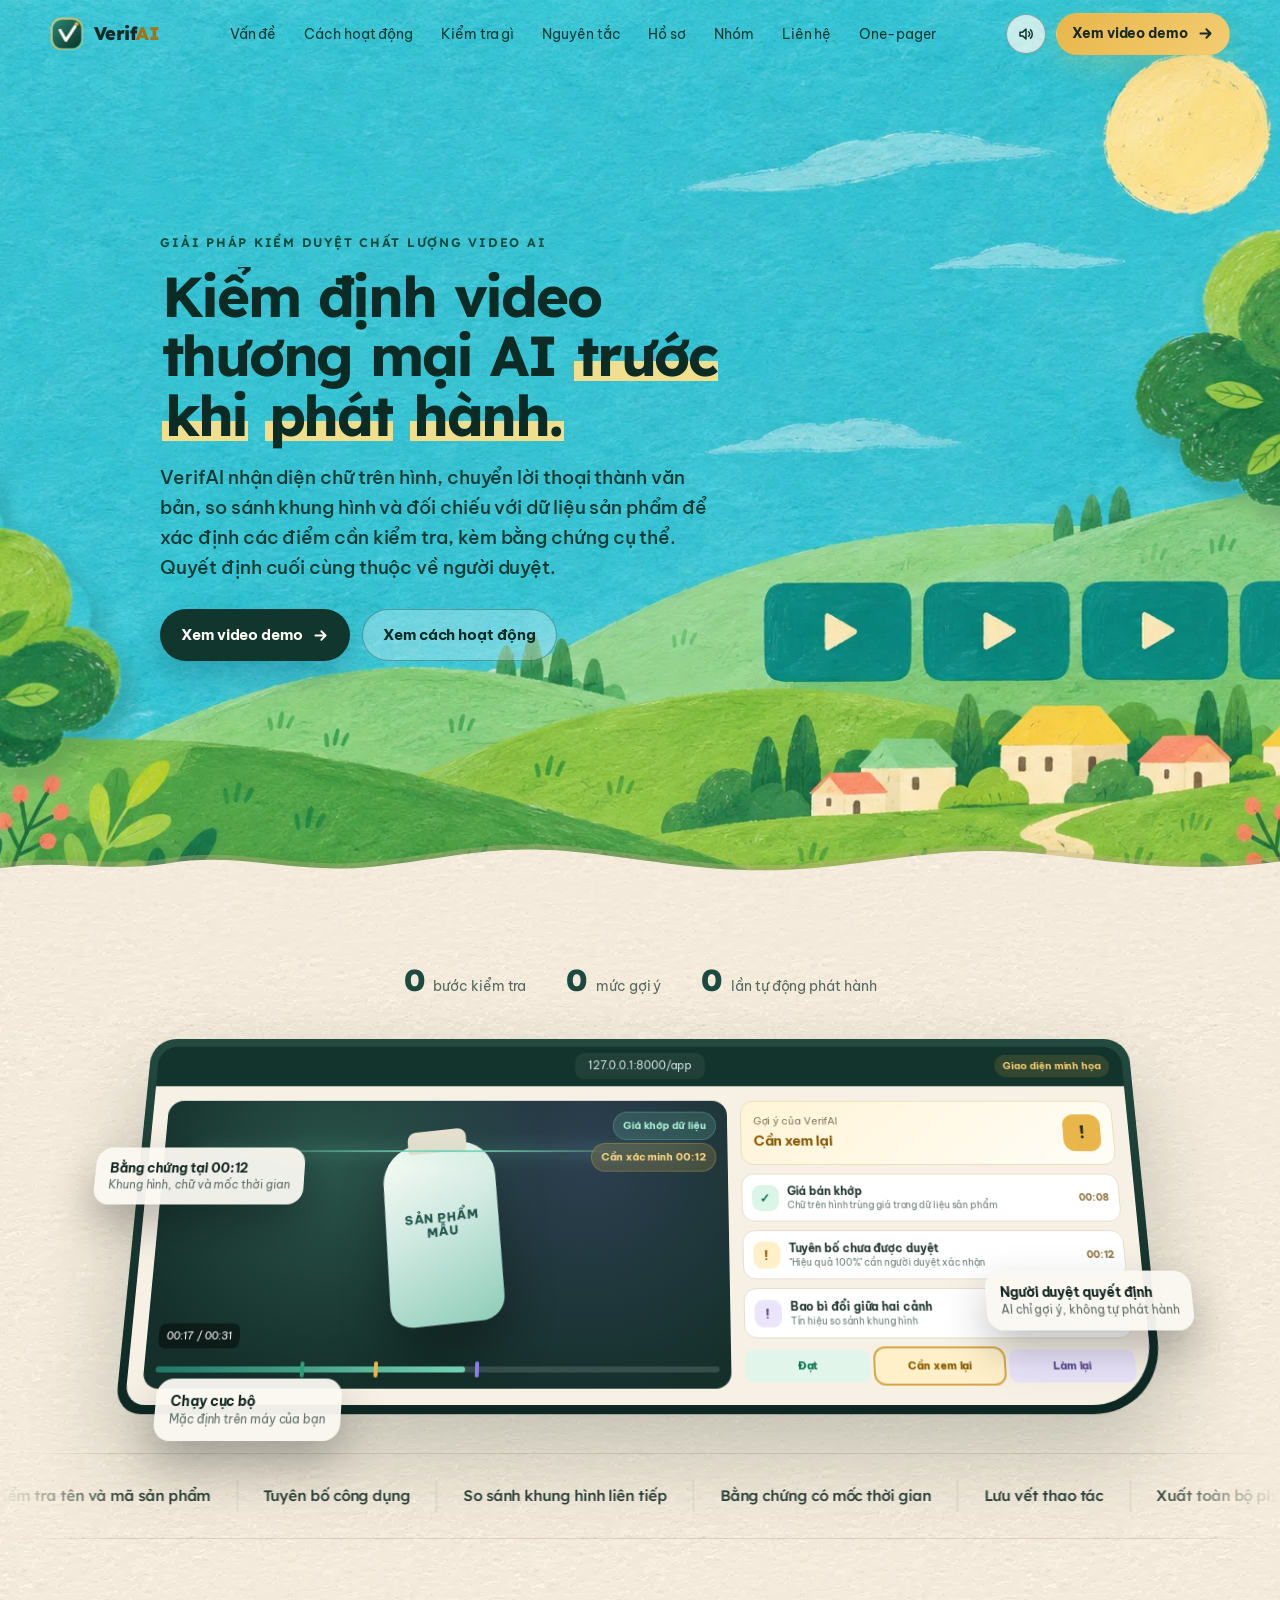
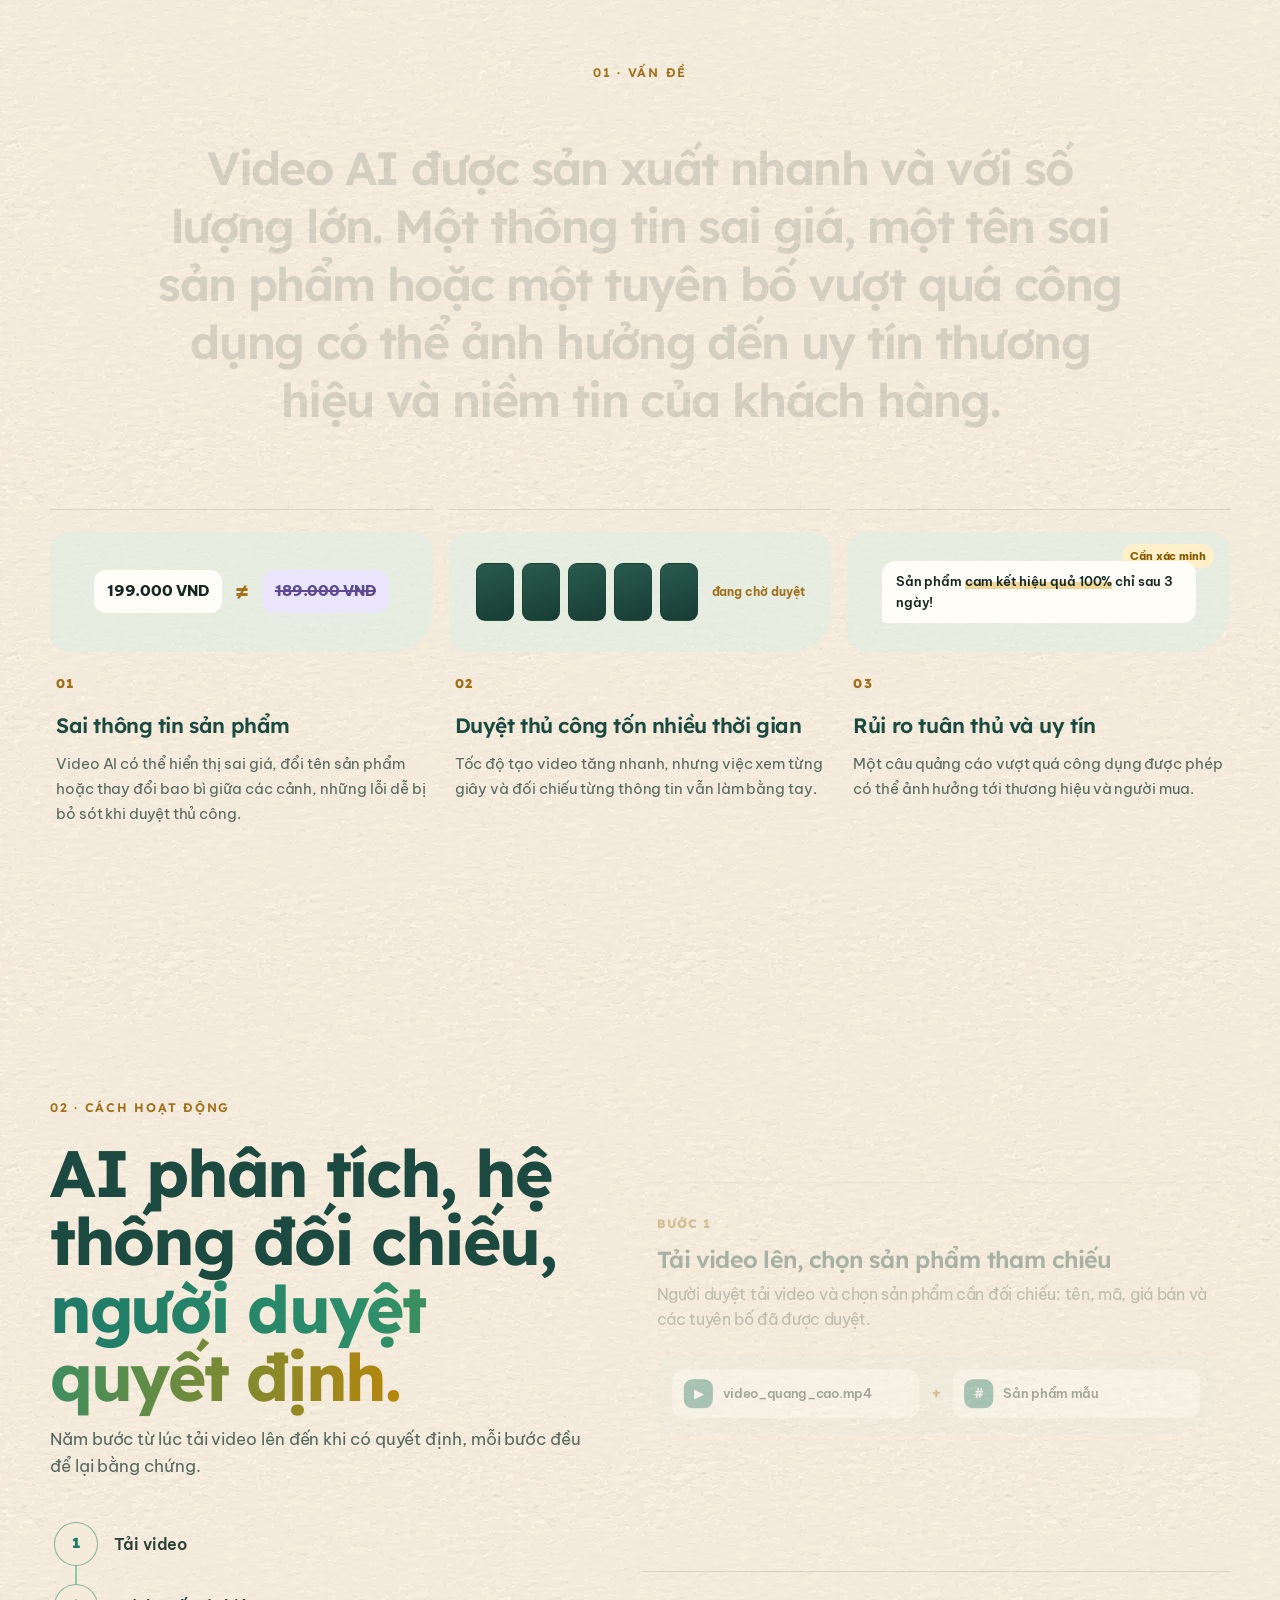
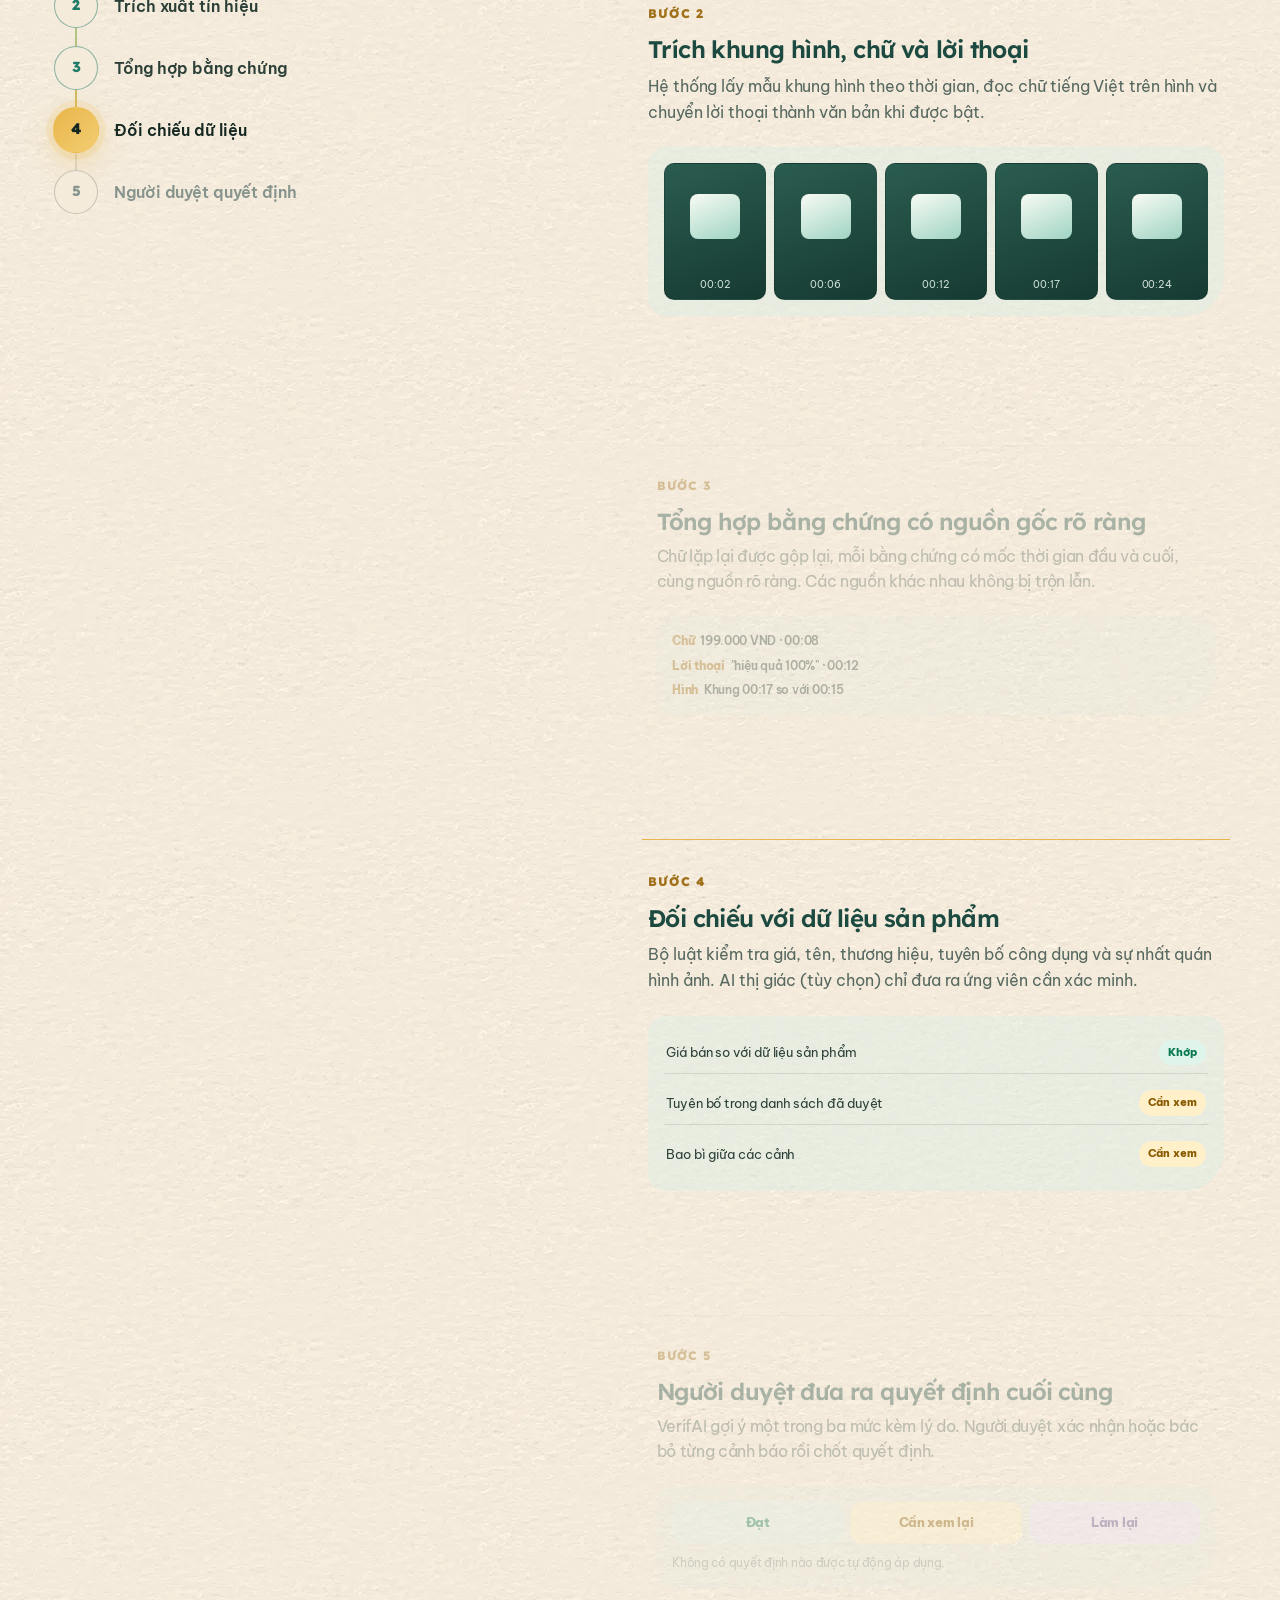
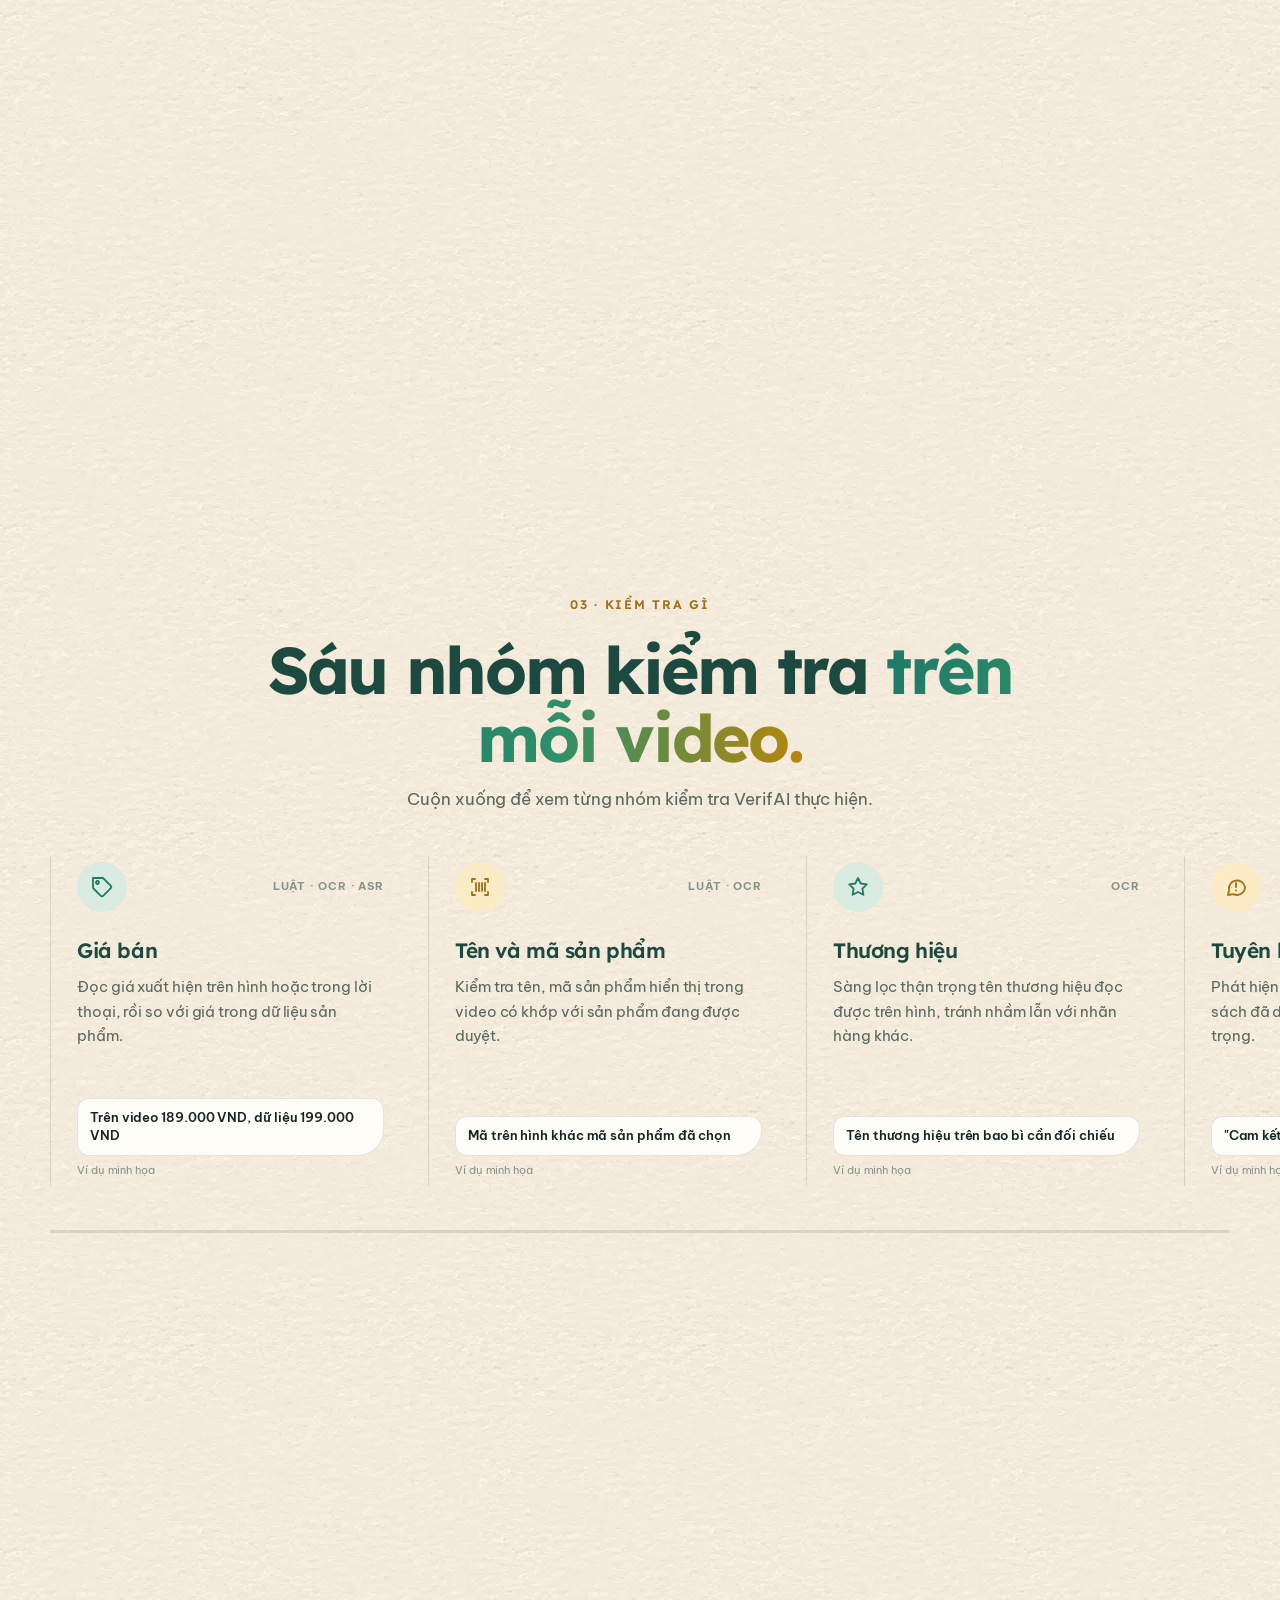
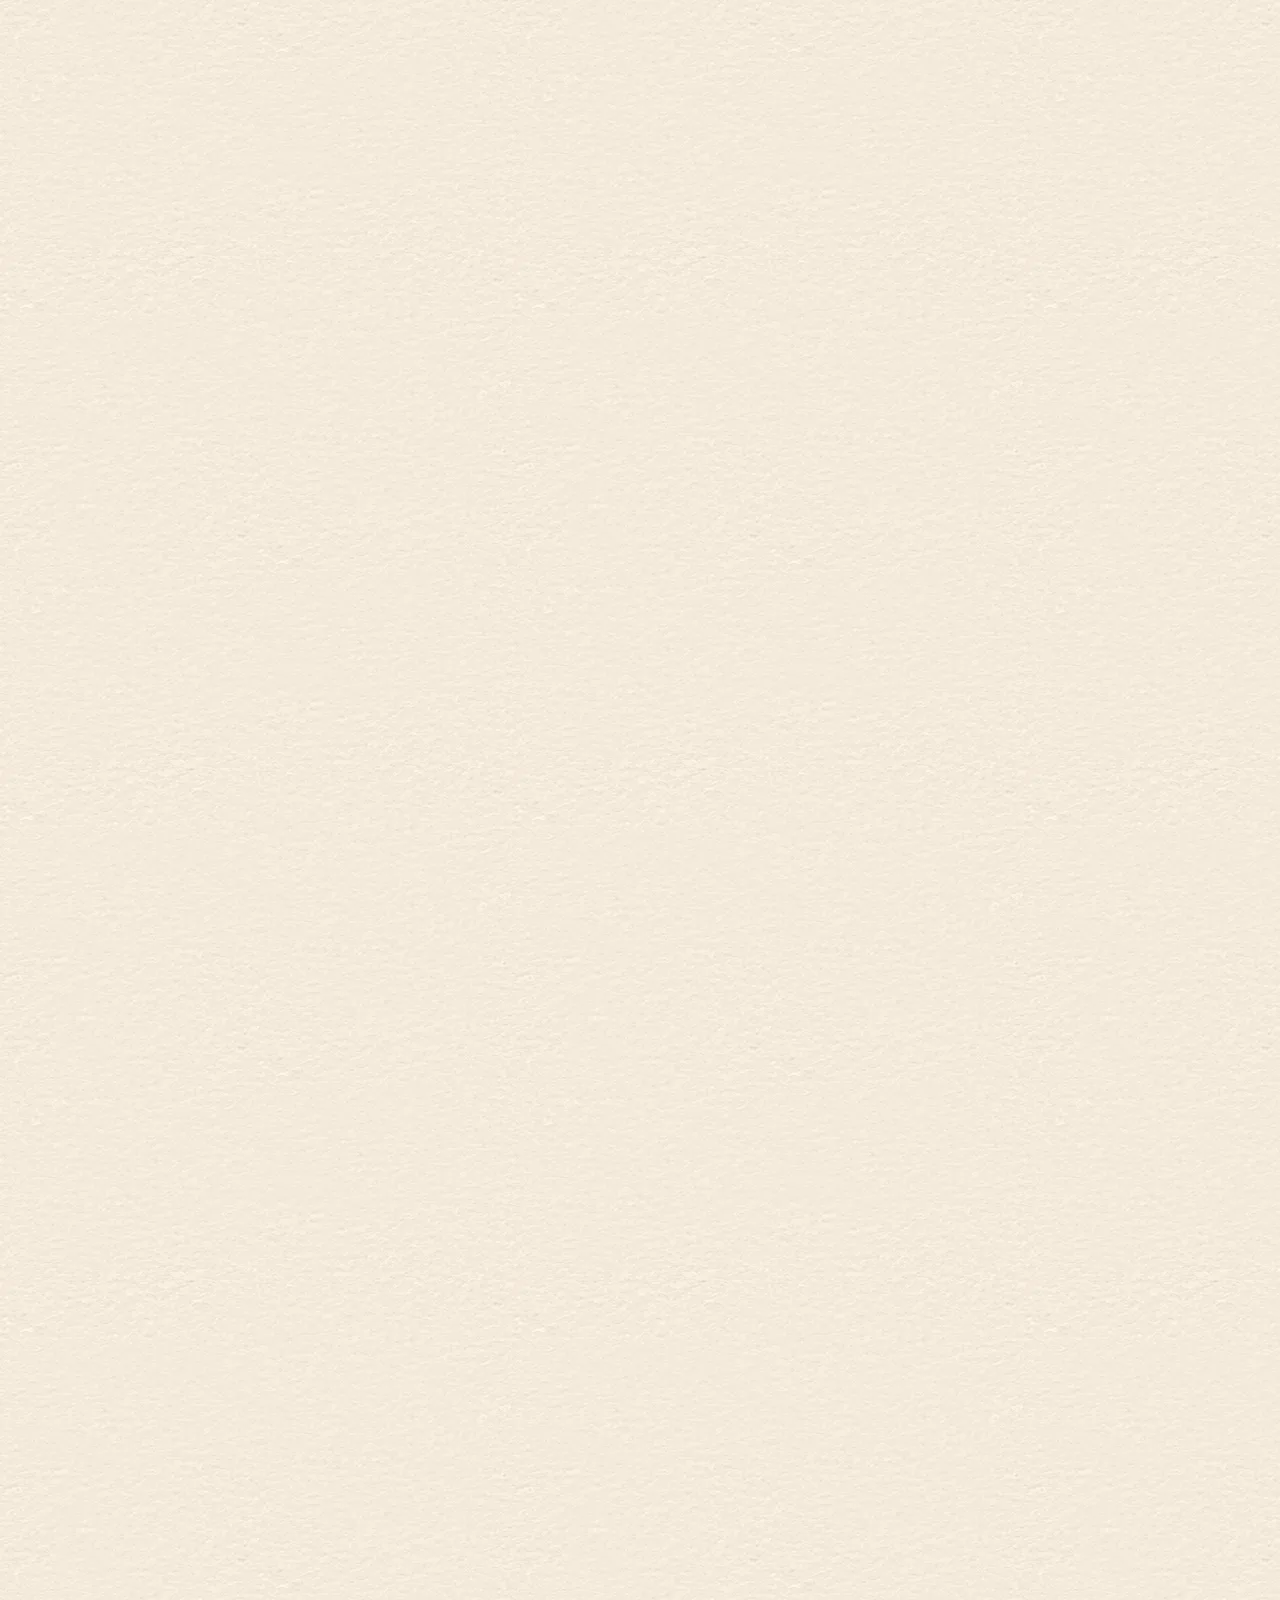
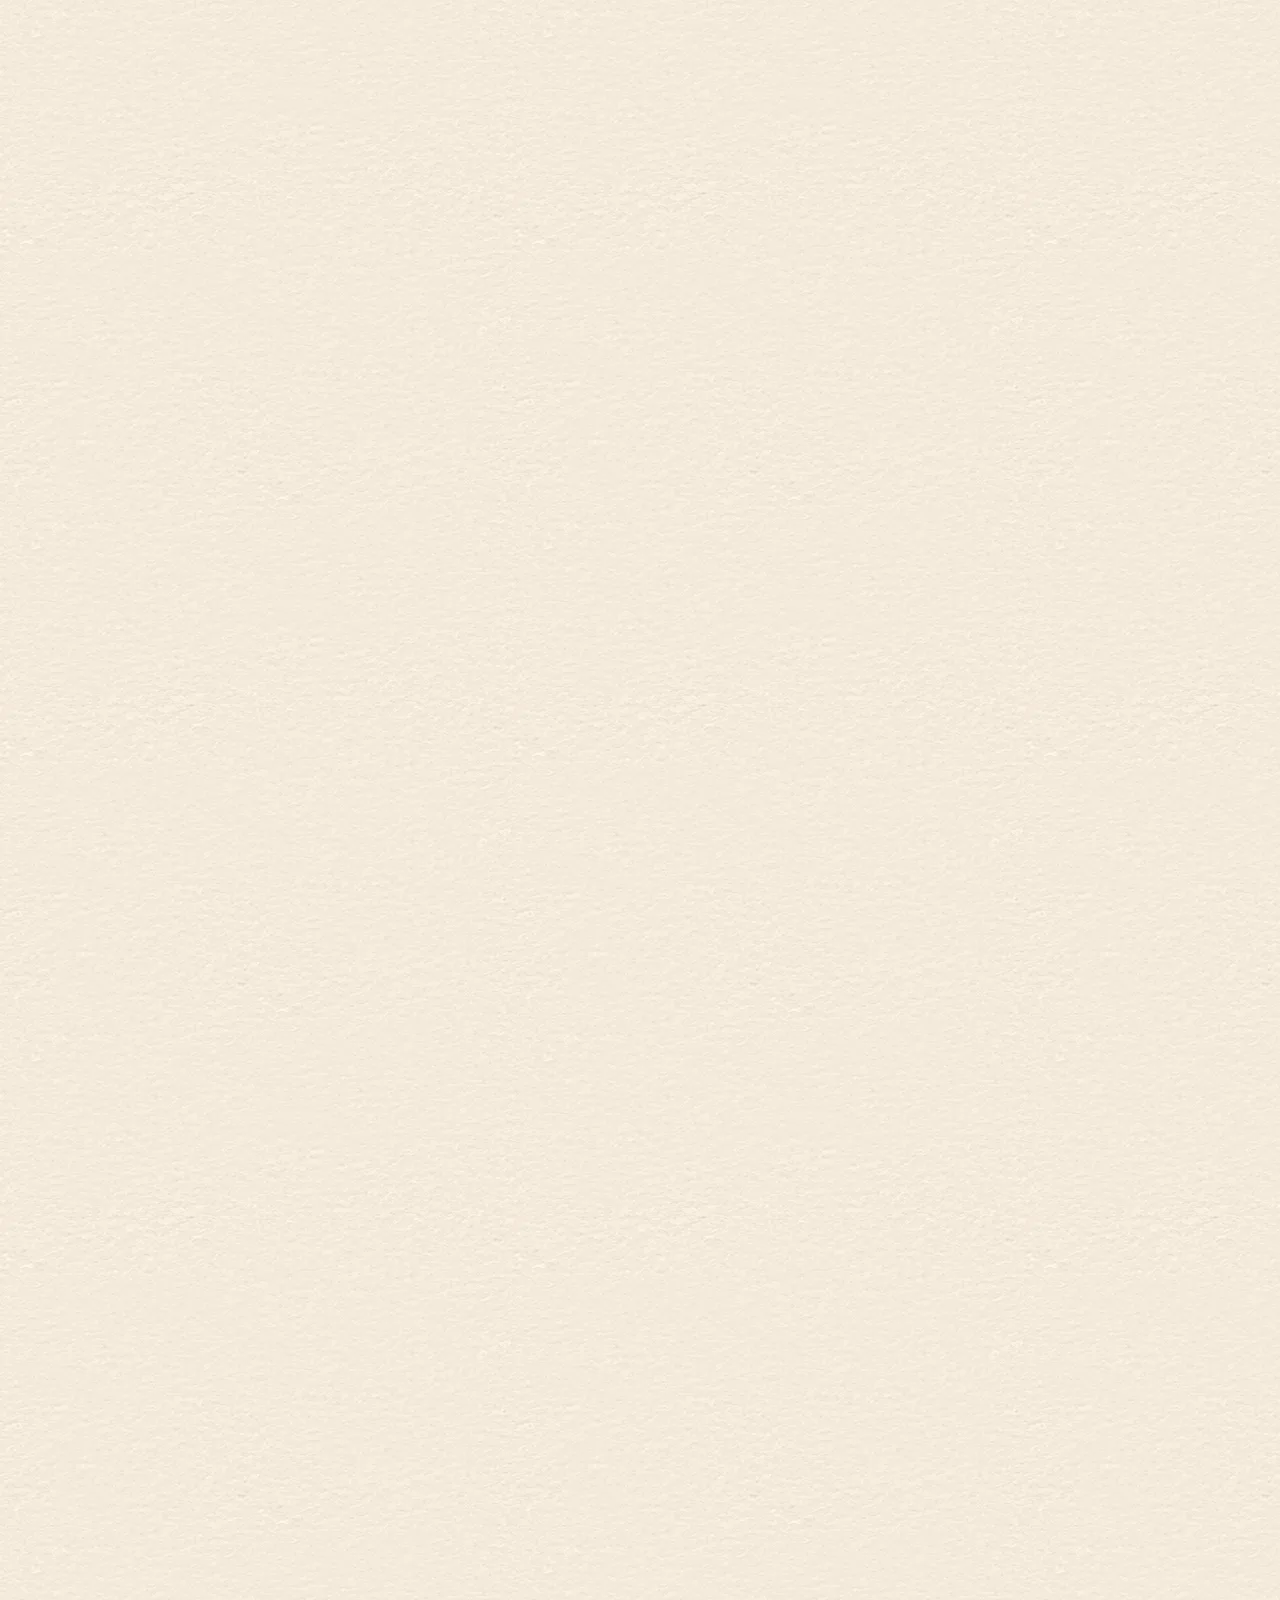
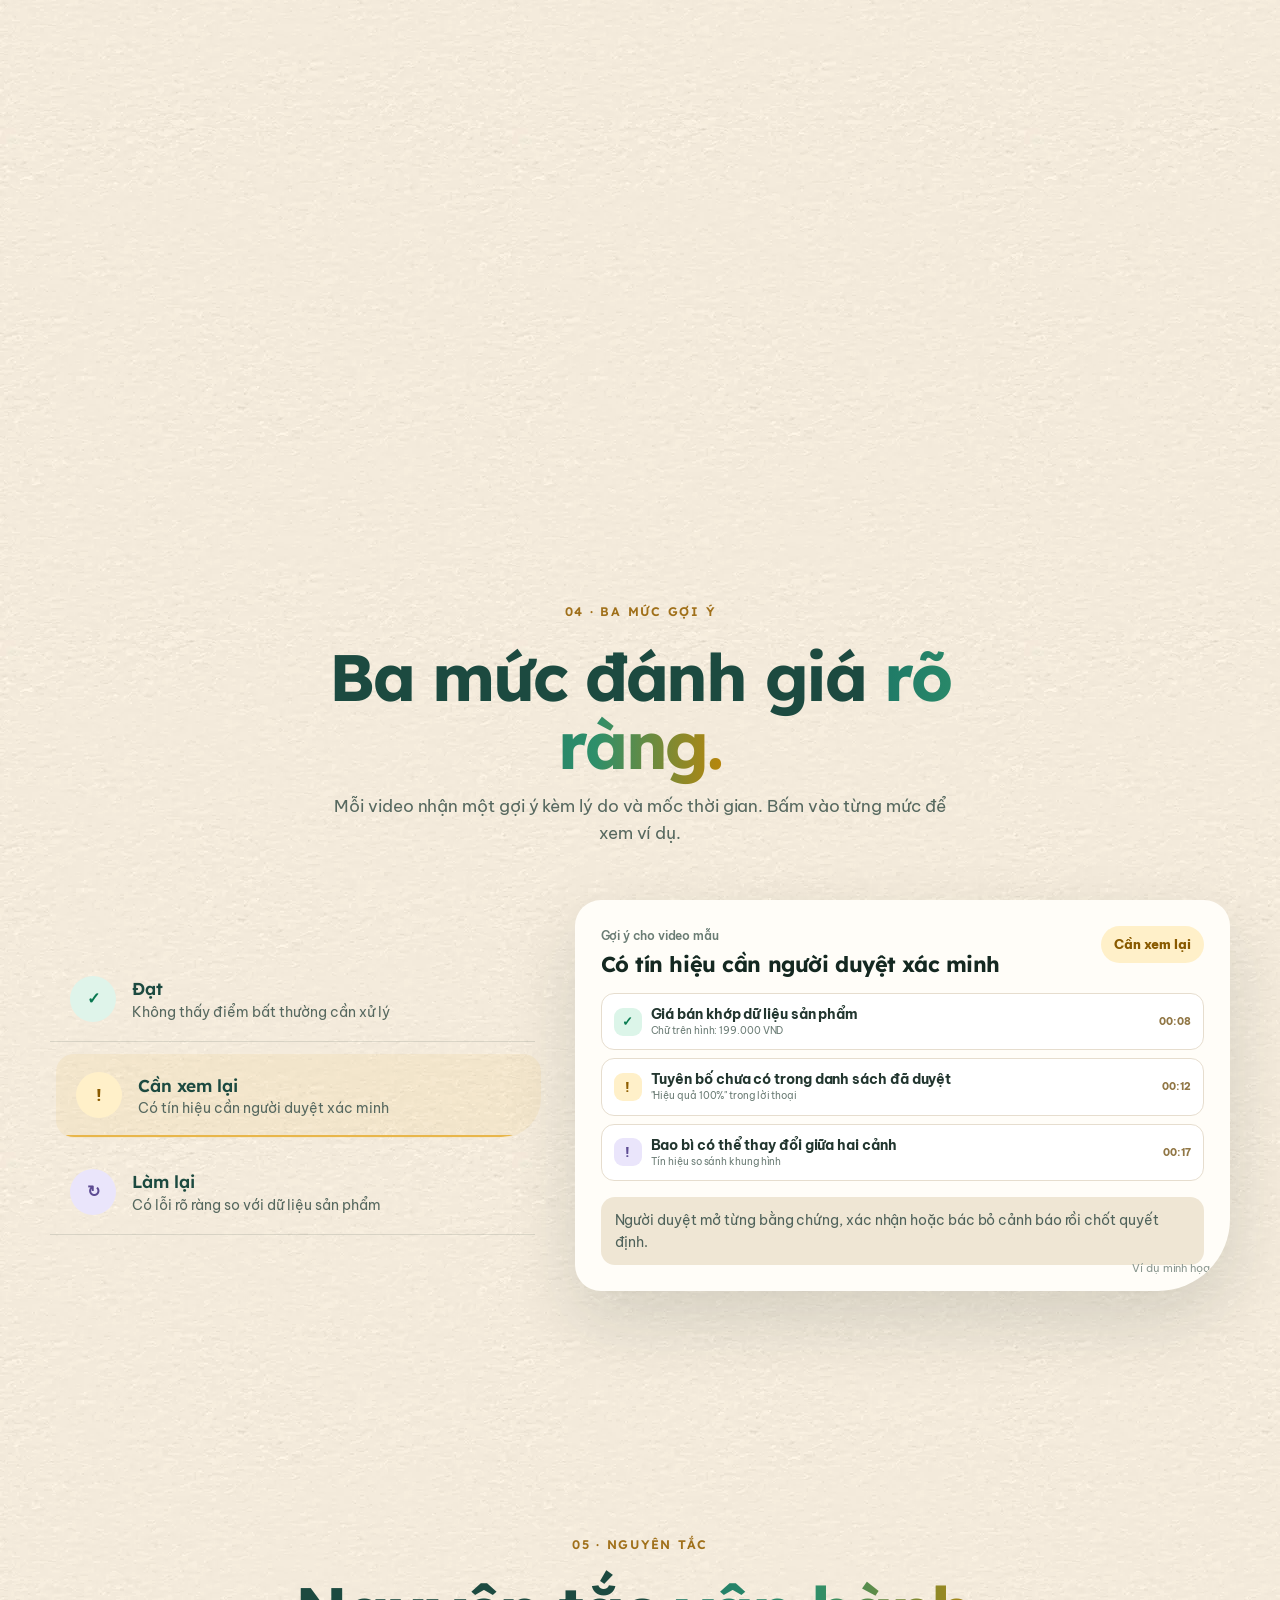
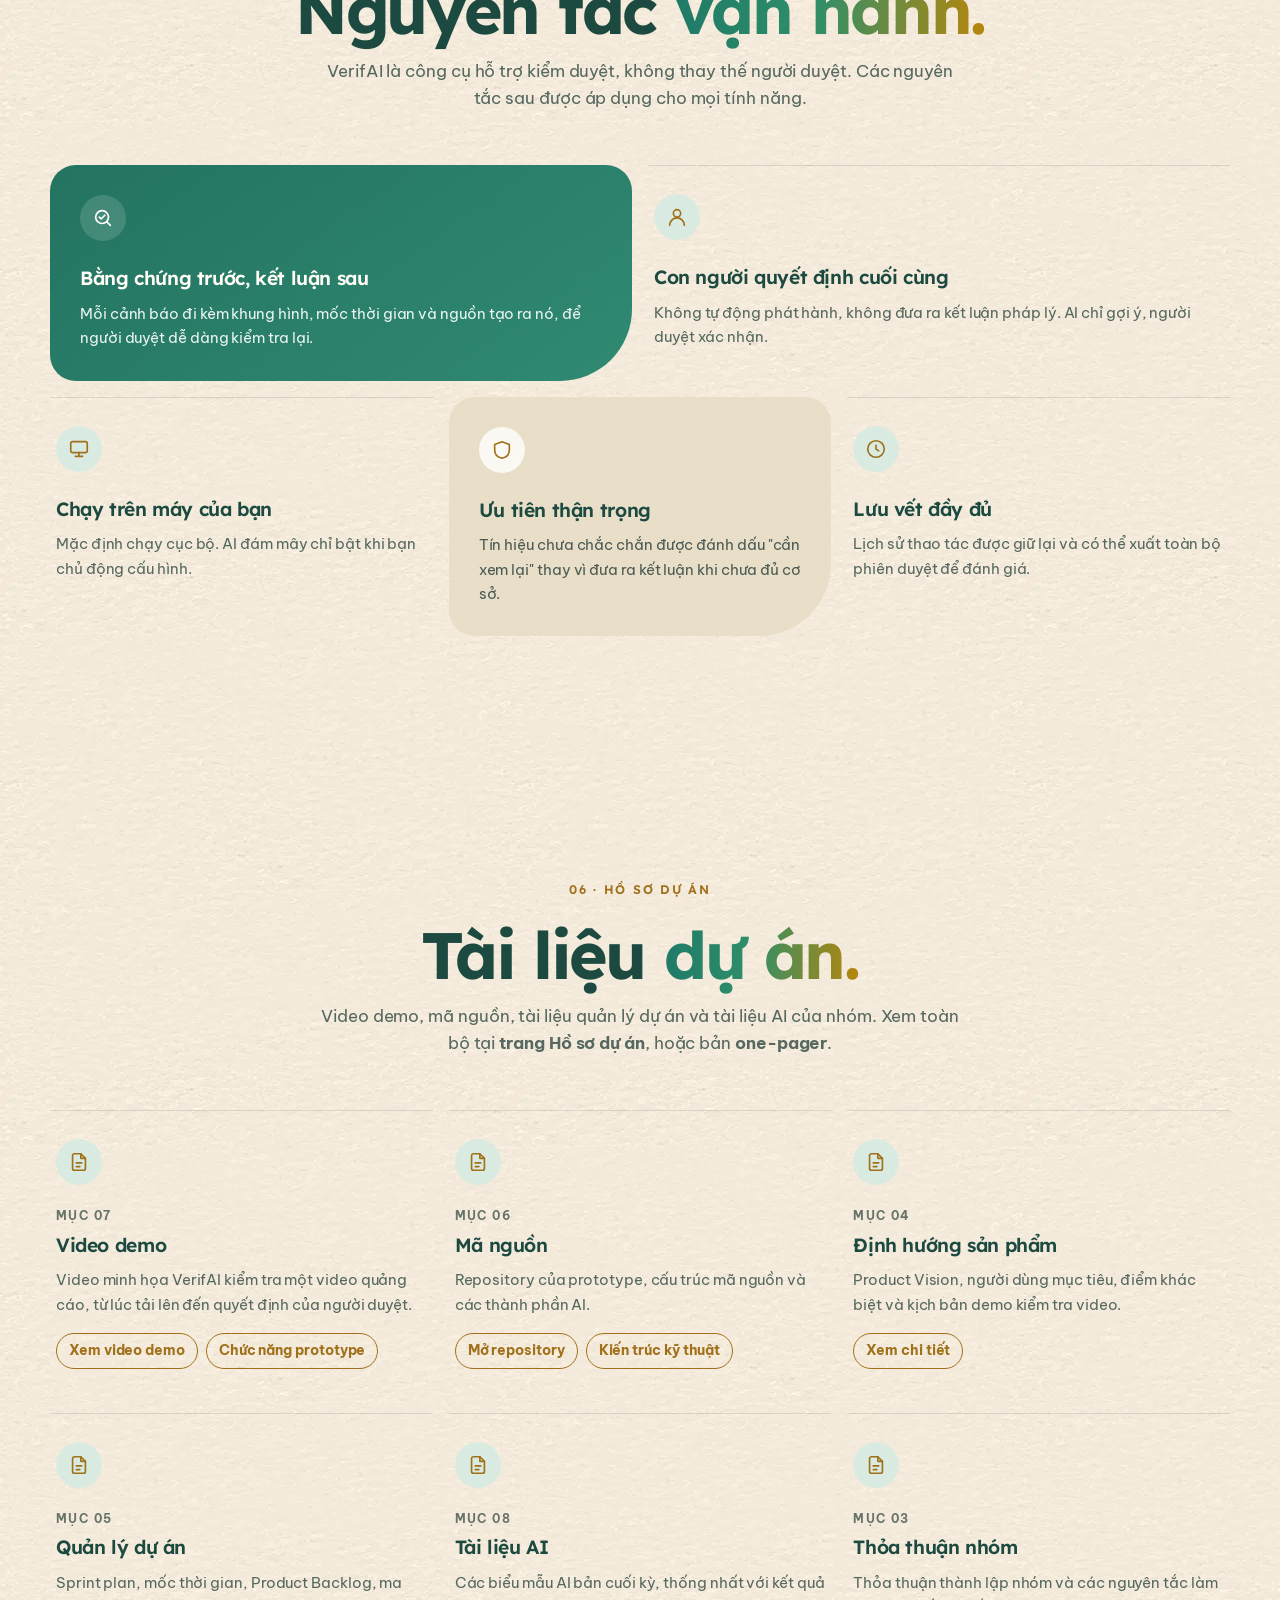
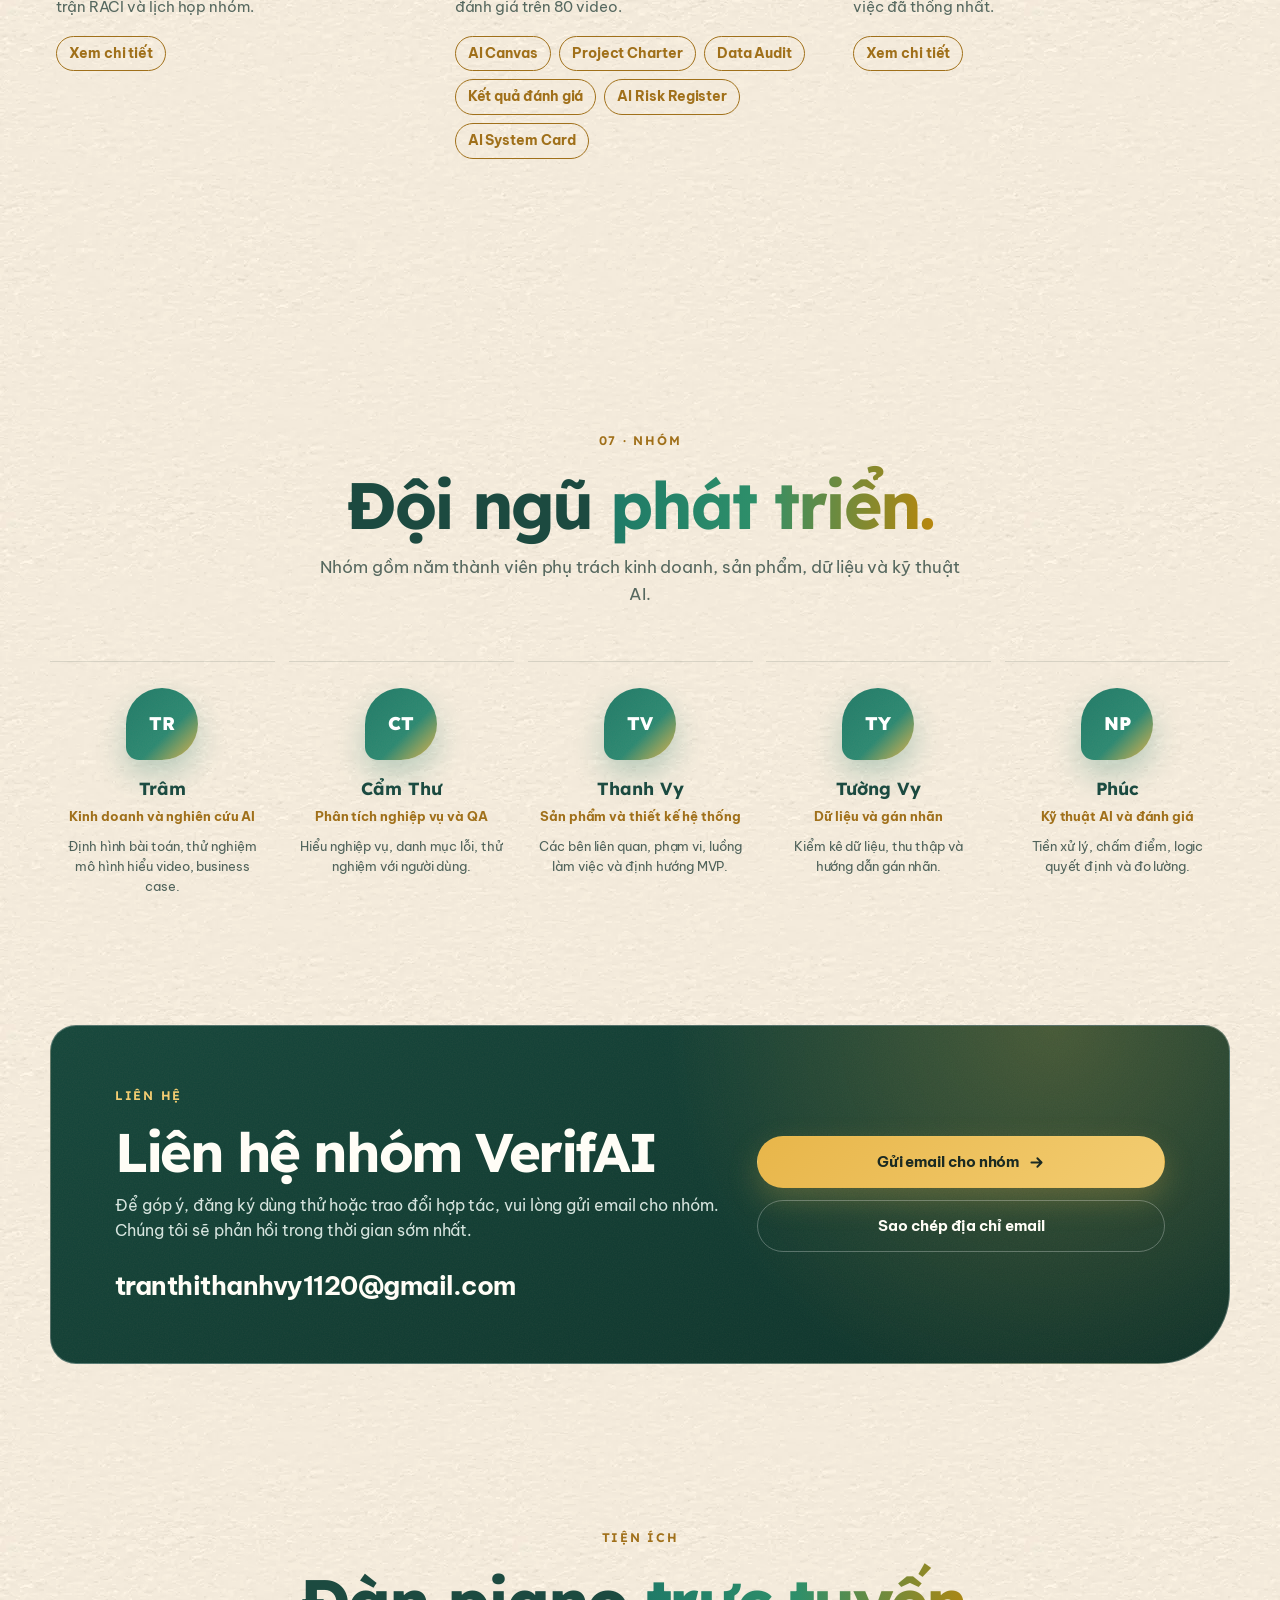
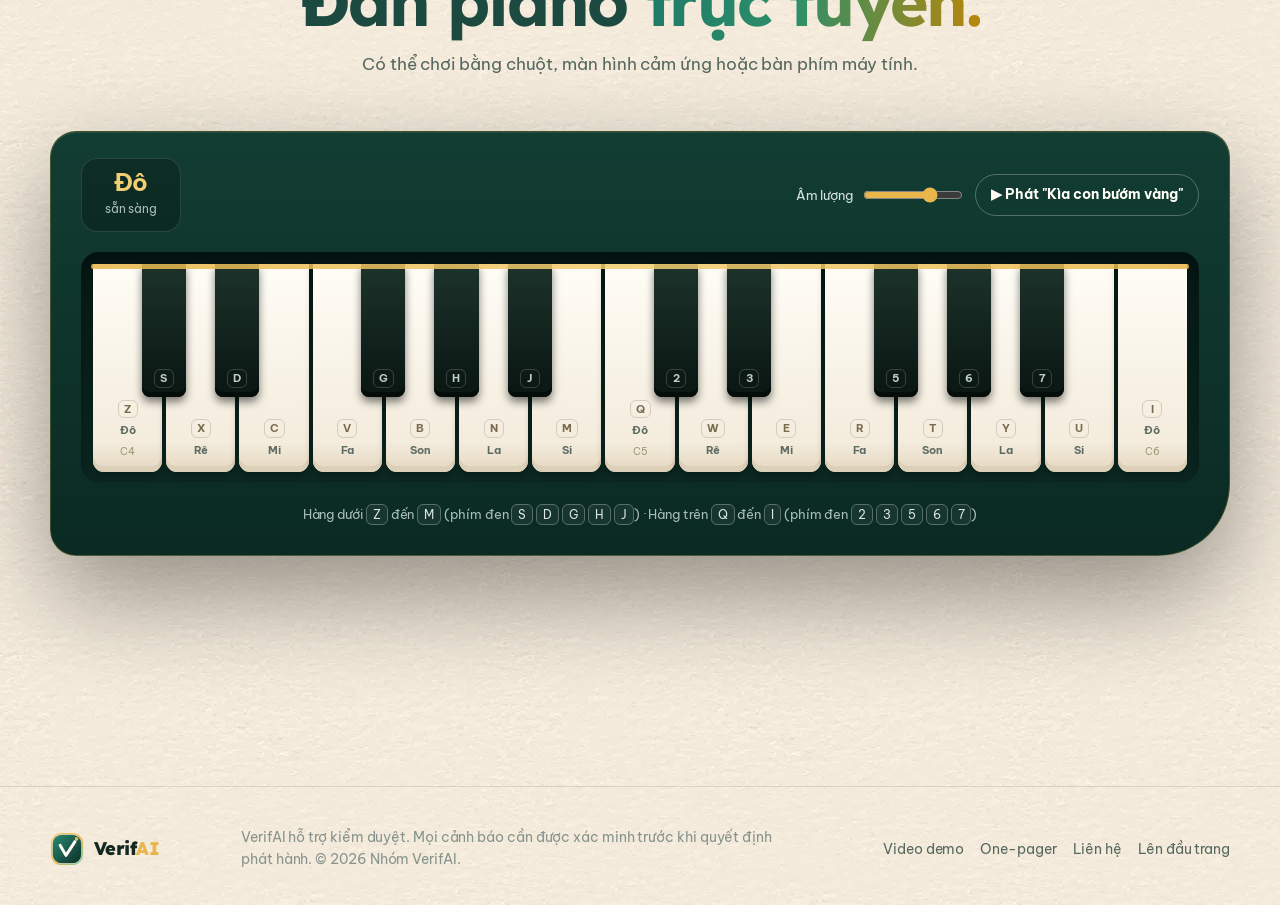
==== commit f5f94f97: "feat: project dossier page and demo/repo links for the team website site/ho-so.html (built from site" ====
--- a/site/index.html
+++ b/site/index.html
@@ -1041,10 +1041,10 @@
       <div class="head reveal">
         <span class="eyebrow">06 · Hồ sơ dự án</span>
         <h2>Tài liệu <span class="grad">dự án.</span></h2>
-        <p>Video demo, mã nguồn và các tài liệu quản lý, tài liệu AI của nhóm. Bản one-pager tóm tắt sản phẩm xem <a href="one-pager.html" style="color:inherit;font-weight:700">tại đây</a>.</p>
+        <p>Video demo, mã nguồn, tài liệu quản lý dự án và tài liệu AI của nhóm. Xem toàn bộ tại <a href="ho-so.html" style="color:inherit;font-weight:700">trang Hồ sơ dự án</a>, hoặc bản <a href="one-pager.html" style="color:inherit;font-weight:700">one-pager</a>.</p>
       </div>
       <div class="bento">
-        <article class="card spot reveal" style="--d:0.00s"><div class="ic"><svg viewBox="0 0 24 24" fill="none" stroke="currentColor" stroke-width="1.8" stroke-linecap="round" stroke-linejoin="round"><path d="M14 3H7a2 2 0 0 0-2 2v14a2 2 0 0 0 2 2h10a2 2 0 0 0 2-2V8Z"/><path d="M14 3v5h5M9 13h6M9 17h4"/></svg></div><span class="doc-no">Mục 07</span><h3>Video demo</h3><p>Video minh họa VerifAI kiểm tra một video quảng cáo, từ lúc tải lên đến quyết định của người duyệt.</p><div class="doclinks"><a data-link="demo_video" href="#ho-so">Xem video demo</a></div></article><article class="card spot reveal" style="--d:0.08s"><div class="ic"><svg viewBox="0 0 24 24" fill="none" stroke="currentColor" stroke-width="1.8" stroke-linecap="round" stroke-linejoin="round"><path d="M14 3H7a2 2 0 0 0-2 2v14a2 2 0 0 0 2 2h10a2 2 0 0 0 2-2V8Z"/><path d="M14 3v5h5M9 13h6M9 17h4"/></svg></div><span class="doc-no">Mục 06</span><h3>Mã nguồn</h3><p>Mã nguồn MVP, prompt và tài liệu kỹ thuật.</p><div class="doclinks"><a data-link="repository" href="#ho-so">Mở repository</a></div></article><article class="card spot reveal" style="--d:0.16s"><div class="ic"><svg viewBox="0 0 24 24" fill="none" stroke="currentColor" stroke-width="1.8" stroke-linecap="round" stroke-linejoin="round"><path d="M14 3H7a2 2 0 0 0-2 2v14a2 2 0 0 0 2 2h10a2 2 0 0 0 2-2V8Z"/><path d="M14 3v5h5M9 13h6M9 17h4"/></svg></div><span class="doc-no">Mục 04</span><h3>Định hướng sản phẩm</h3><p>Product Vision, Target Users và kịch bản demo kiểm tra video.</p><div class="doclinks"><a data-link="product_direction" href="#ho-so">Xem tài liệu</a></div></article><article class="card spot reveal" style="--d:0.00s"><div class="ic"><svg viewBox="0 0 24 24" fill="none" stroke="currentColor" stroke-width="1.8" stroke-linecap="round" stroke-linejoin="round"><path d="M14 3H7a2 2 0 0 0-2 2v14a2 2 0 0 0 2 2h10a2 2 0 0 0 2-2V8Z"/><path d="M14 3v5h5M9 13h6M9 17h4"/></svg></div><span class="doc-no">Mục 05</span><h3>Quản lý dự án</h3><p>Kế hoạch sprint, backlog, biên bản họp và ma trận RACI.</p><div class="doclinks"><a data-link="project_timeline" href="#ho-so">Timeline</a><a data-link="project_backlog" href="#ho-so">Backlog</a><a data-link="meeting_notes" href="#ho-so">Biên bản họp</a><a data-link="raci" href="#ho-so">RACI</a></div></article><article class="card spot reveal" style="--d:0.08s"><div class="ic"><svg viewBox="0 0 24 24" fill="none" stroke="currentColor" stroke-width="1.8" stroke-linecap="round" stroke-linejoin="round"><path d="M14 3H7a2 2 0 0 0-2 2v14a2 2 0 0 0 2 2h10a2 2 0 0 0 2-2V8Z"/><path d="M14 3v5h5M9 13h6M9 17h4"/></svg></div><span class="doc-no">Mục 08</span><h3>Tài liệu AI</h3><p>Các tài liệu AI bản cập nhật mới nhất, thống nhất với báo cáo cuối kỳ.</p><div class="doclinks"><a data-link="ai_canvas" href="#ho-so">AI Canvas</a><a data-link="project_charter" href="#ho-so">Project Charter</a><a data-link="data_audit" href="#ho-so">Data Audit</a><a data-link="ai_risk_register" href="#ho-so">AI Risk Register</a><a data-link="ai_system_card" href="#ho-so">AI System Card</a><a data-link="final_report" href="#ho-so">Final Report</a></div></article><article class="card spot reveal" style="--d:0.16s"><div class="ic"><svg viewBox="0 0 24 24" fill="none" stroke="currentColor" stroke-width="1.8" stroke-linecap="round" stroke-linejoin="round"><path d="M14 3H7a2 2 0 0 0-2 2v14a2 2 0 0 0 2 2h10a2 2 0 0 0 2-2V8Z"/><path d="M14 3v5h5M9 13h6M9 17h4"/></svg></div><span class="doc-no">Mục 03</span><h3>Thỏa thuận nhóm</h3><p>Thỏa thuận thành lập nhóm đã được các thành viên thống nhất.</p><div class="doclinks"><a data-link="team_agreement" href="#ho-so">Xem thỏa thuận</a></div></article>
+        <article class="card spot reveal" style="--d:0.00s"><div class="ic"><svg viewBox="0 0 24 24" fill="none" stroke="currentColor" stroke-width="1.8" stroke-linecap="round" stroke-linejoin="round"><path d="M14 3H7a2 2 0 0 0-2 2v14a2 2 0 0 0 2 2h10a2 2 0 0 0 2-2V8Z"/><path d="M14 3v5h5M9 13h6M9 17h4"/></svg></div><span class="doc-no">Mục 07</span><h3>Video demo</h3><p>Video minh họa VerifAI kiểm tra một video quảng cáo, từ lúc tải lên đến quyết định của người duyệt.</p><div class="doclinks"><a data-link="demo_video" href="#ho-so">Xem video demo</a><a href="ho-so.html#demo">Chức năng prototype</a></div></article><article class="card spot reveal" style="--d:0.08s"><div class="ic"><svg viewBox="0 0 24 24" fill="none" stroke="currentColor" stroke-width="1.8" stroke-linecap="round" stroke-linejoin="round"><path d="M14 3H7a2 2 0 0 0-2 2v14a2 2 0 0 0 2 2h10a2 2 0 0 0 2-2V8Z"/><path d="M14 3v5h5M9 13h6M9 17h4"/></svg></div><span class="doc-no">Mục 06</span><h3>Mã nguồn</h3><p>Repository của prototype, cấu trúc mã nguồn và các thành phần AI.</p><div class="doclinks"><a data-link="repository" href="#ho-so">Mở repository</a><a href="ho-so.html#ma-nguon">Kiến trúc kỹ thuật</a></div></article><article class="card spot reveal" style="--d:0.16s"><div class="ic"><svg viewBox="0 0 24 24" fill="none" stroke="currentColor" stroke-width="1.8" stroke-linecap="round" stroke-linejoin="round"><path d="M14 3H7a2 2 0 0 0-2 2v14a2 2 0 0 0 2 2h10a2 2 0 0 0 2-2V8Z"/><path d="M14 3v5h5M9 13h6M9 17h4"/></svg></div><span class="doc-no">Mục 04</span><h3>Định hướng sản phẩm</h3><p>Product Vision, người dùng mục tiêu, điểm khác biệt và kịch bản demo kiểm tra video.</p><div class="doclinks"><a href="ho-so.html#dinh-huong">Xem chi tiết</a></div></article><article class="card spot reveal" style="--d:0.00s"><div class="ic"><svg viewBox="0 0 24 24" fill="none" stroke="currentColor" stroke-width="1.8" stroke-linecap="round" stroke-linejoin="round"><path d="M14 3H7a2 2 0 0 0-2 2v14a2 2 0 0 0 2 2h10a2 2 0 0 0 2-2V8Z"/><path d="M14 3v5h5M9 13h6M9 17h4"/></svg></div><span class="doc-no">Mục 05</span><h3>Quản lý dự án</h3><p>Sprint plan, mốc thời gian, Product Backlog, ma trận RACI và lịch họp nhóm.</p><div class="doclinks"><a href="ho-so.html#quan-ly">Xem chi tiết</a></div></article><article class="card spot reveal" style="--d:0.08s"><div class="ic"><svg viewBox="0 0 24 24" fill="none" stroke="currentColor" stroke-width="1.8" stroke-linecap="round" stroke-linejoin="round"><path d="M14 3H7a2 2 0 0 0-2 2v14a2 2 0 0 0 2 2h10a2 2 0 0 0 2-2V8Z"/><path d="M14 3v5h5M9 13h6M9 17h4"/></svg></div><span class="doc-no">Mục 08</span><h3>Tài liệu AI</h3><p>Các biểu mẫu AI bản cuối kỳ, thống nhất với kết quả đánh giá trên 80 video.</p><div class="doclinks"><a href="ho-so.html#ai-canvas">AI Canvas</a><a href="ho-so.html#project-charter">Project Charter</a><a href="ho-so.html#data-audit">Data Audit</a><a href="ho-so.html#danh-gia">Kết quả đánh giá</a><a href="ho-so.html#risk-register">AI Risk Register</a><a href="ho-so.html#system-card">AI System Card</a></div></article><article class="card spot reveal" style="--d:0.16s"><div class="ic"><svg viewBox="0 0 24 24" fill="none" stroke="currentColor" stroke-width="1.8" stroke-linecap="round" stroke-linejoin="round"><path d="M14 3H7a2 2 0 0 0-2 2v14a2 2 0 0 0 2 2h10a2 2 0 0 0 2-2V8Z"/><path d="M14 3v5h5M9 13h6M9 17h4"/></svg></div><span class="doc-no">Mục 03</span><h3>Thỏa thuận nhóm</h3><p>Thỏa thuận thành lập nhóm và các nguyên tắc làm việc đã thống nhất.</p><div class="doclinks"><a href="ho-so.html#thoa-thuan">Xem chi tiết</a></div></article>
       </div>
     </div>
   </section>
@@ -2018,14 +2018,18 @@
 })();
 
 </script>
-<script>window.VF_LINKS={"demo_video": "", "repository": "", "team_agreement": "", "product_direction": "", "project_timeline": "", "project_backlog": "", "meeting_notes": "", "raci": "", "ai_canvas": "", "project_charter": "", "data_audit": "", "ai_risk_register": "", "ai_system_card": "", "final_report": ""};</script>
+<script>window.VF_LINKS={"demo_video": "https://drive.google.com/file/d/18nhrztrHlZcnP9e7tKsnjRsJqovjXirf/view?usp=drive_link", "repository": "https://github.com/nguyendinhphuc-tdzy/verifai_mvp"};</script>
 <script>
 (() => {
   const L = window.VF_LINKS || {};
   document.querySelectorAll('[data-link]').forEach(a => {
     const url = (L[a.dataset.link] || '').trim();
     if (url) { a.href = url; a.target = '_blank'; a.rel = 'noopener'; a.classList.remove('pending'); a.removeAttribute('aria-disabled'); }
-    else { a.title = 'Đang cập nhật'; if (a.closest('.doclinks')) { a.classList.add('pending'); a.setAttribute('aria-disabled', 'true'); a.removeAttribute('href'); a.textContent += ' (đang cập nhật)'; } }
+    else {
+      a.title = 'Đang cập nhật';
+      const chip = a.closest('.doclinks'), btn = a.classList.contains('btn');
+      if (chip || btn) { a.classList.add(chip ? 'pending' : 'pending-link'); a.setAttribute('aria-disabled', 'true'); a.removeAttribute('href'); a.textContent = a.textContent.replace(/\s*→\s*$/, '') + ' (đang cập nhật)'; }
+    }
   });
 })();
 </script>
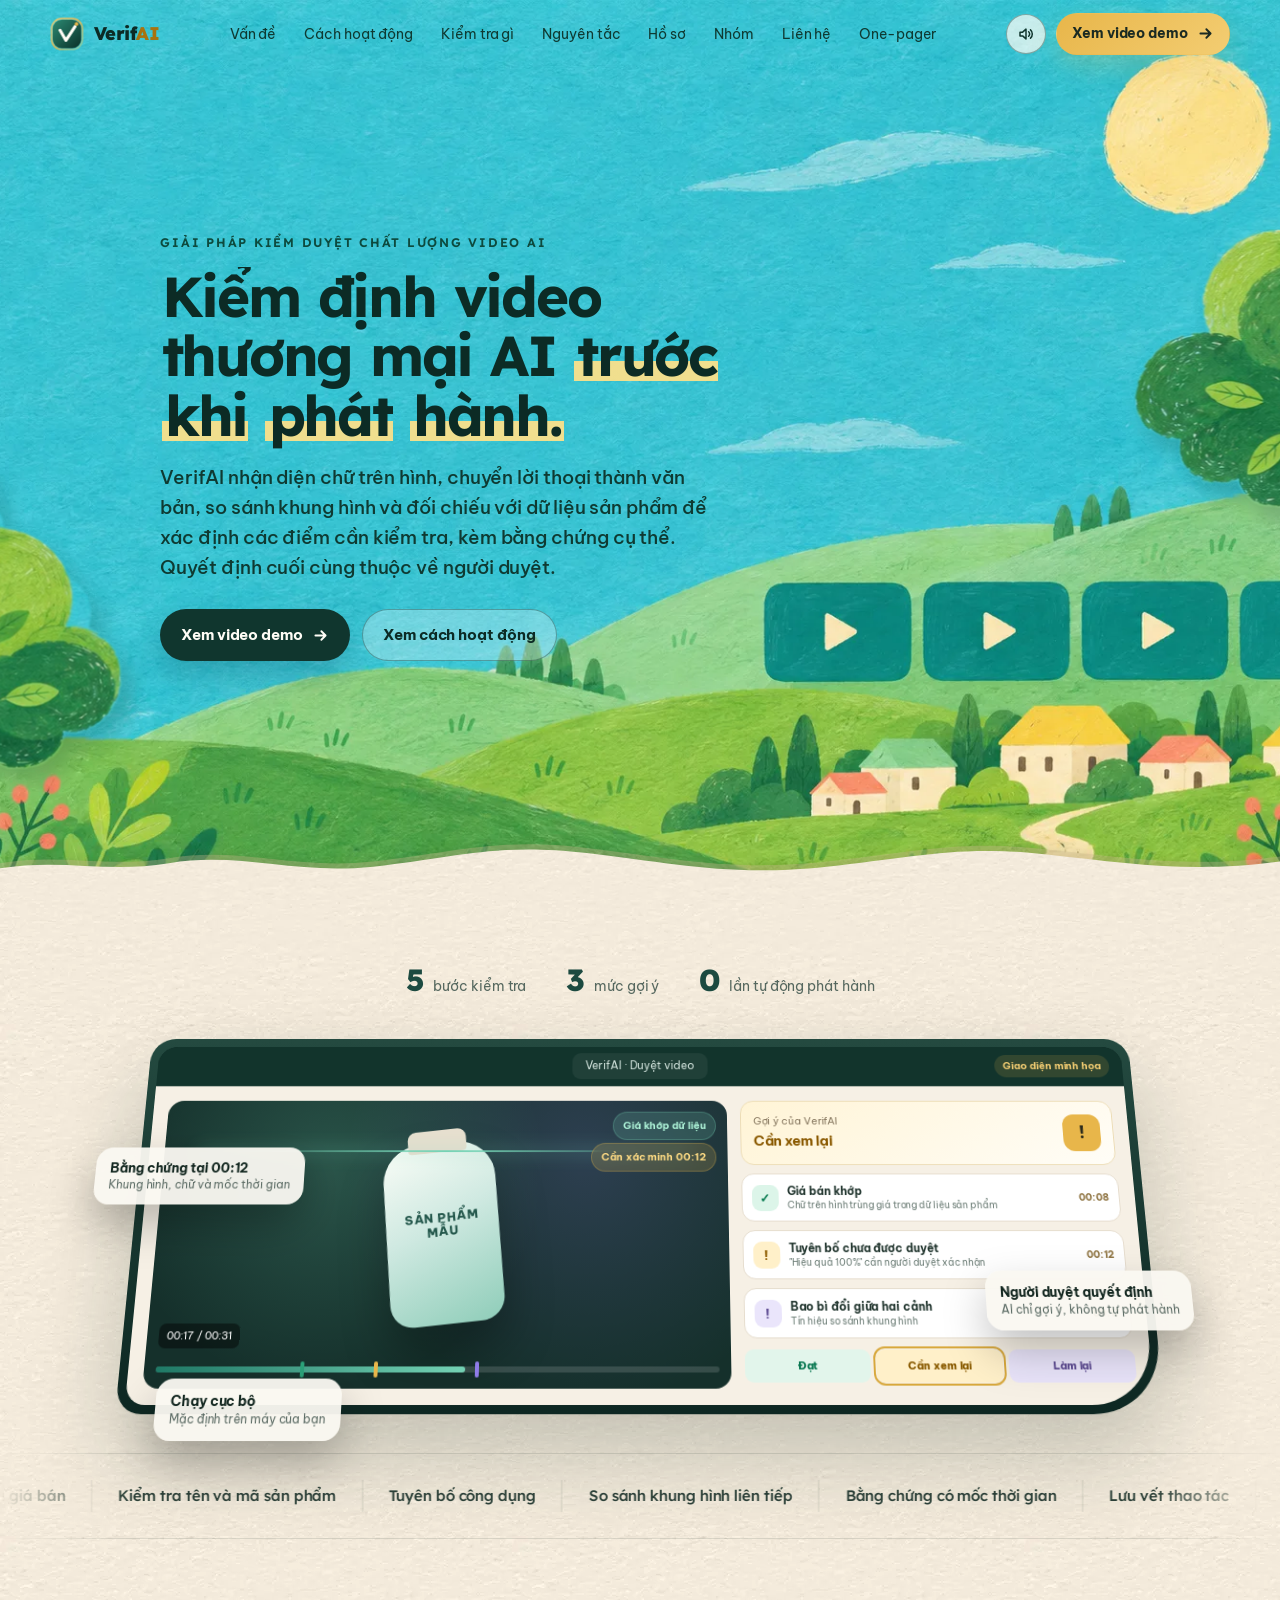
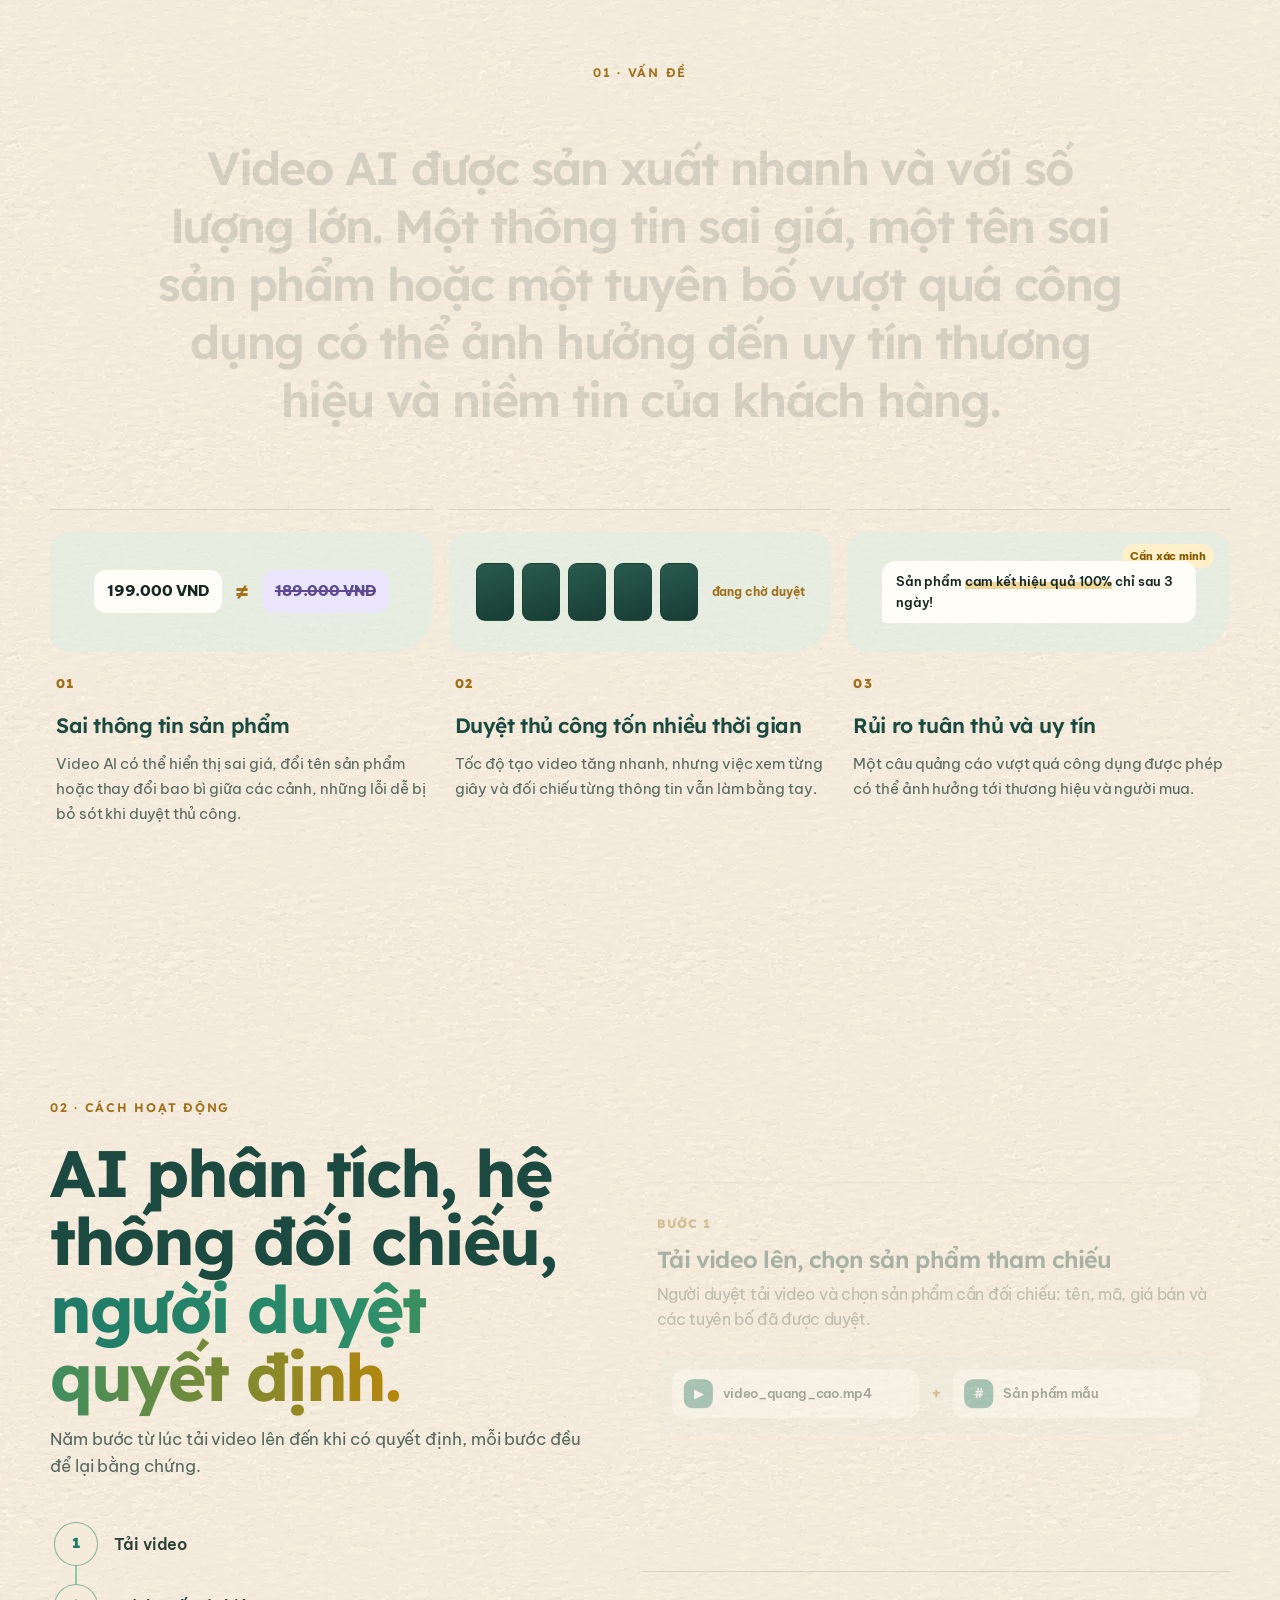
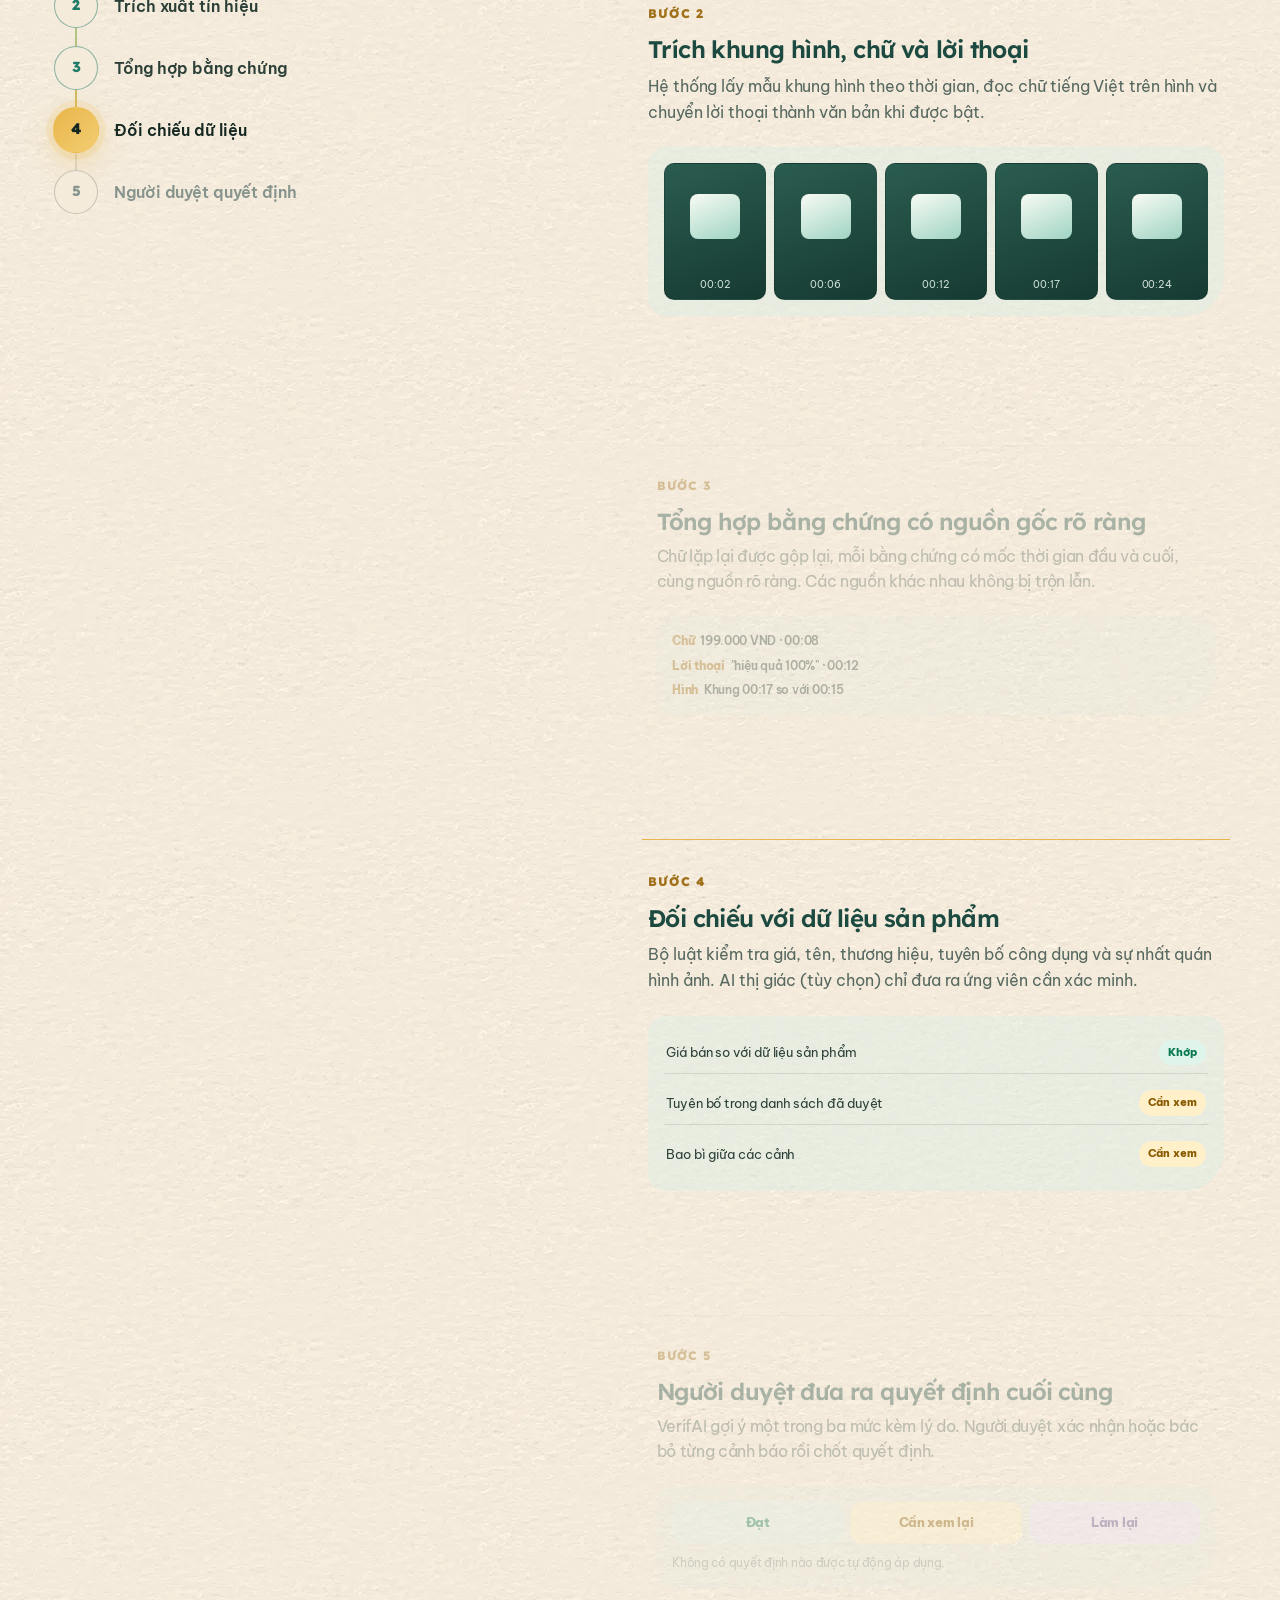
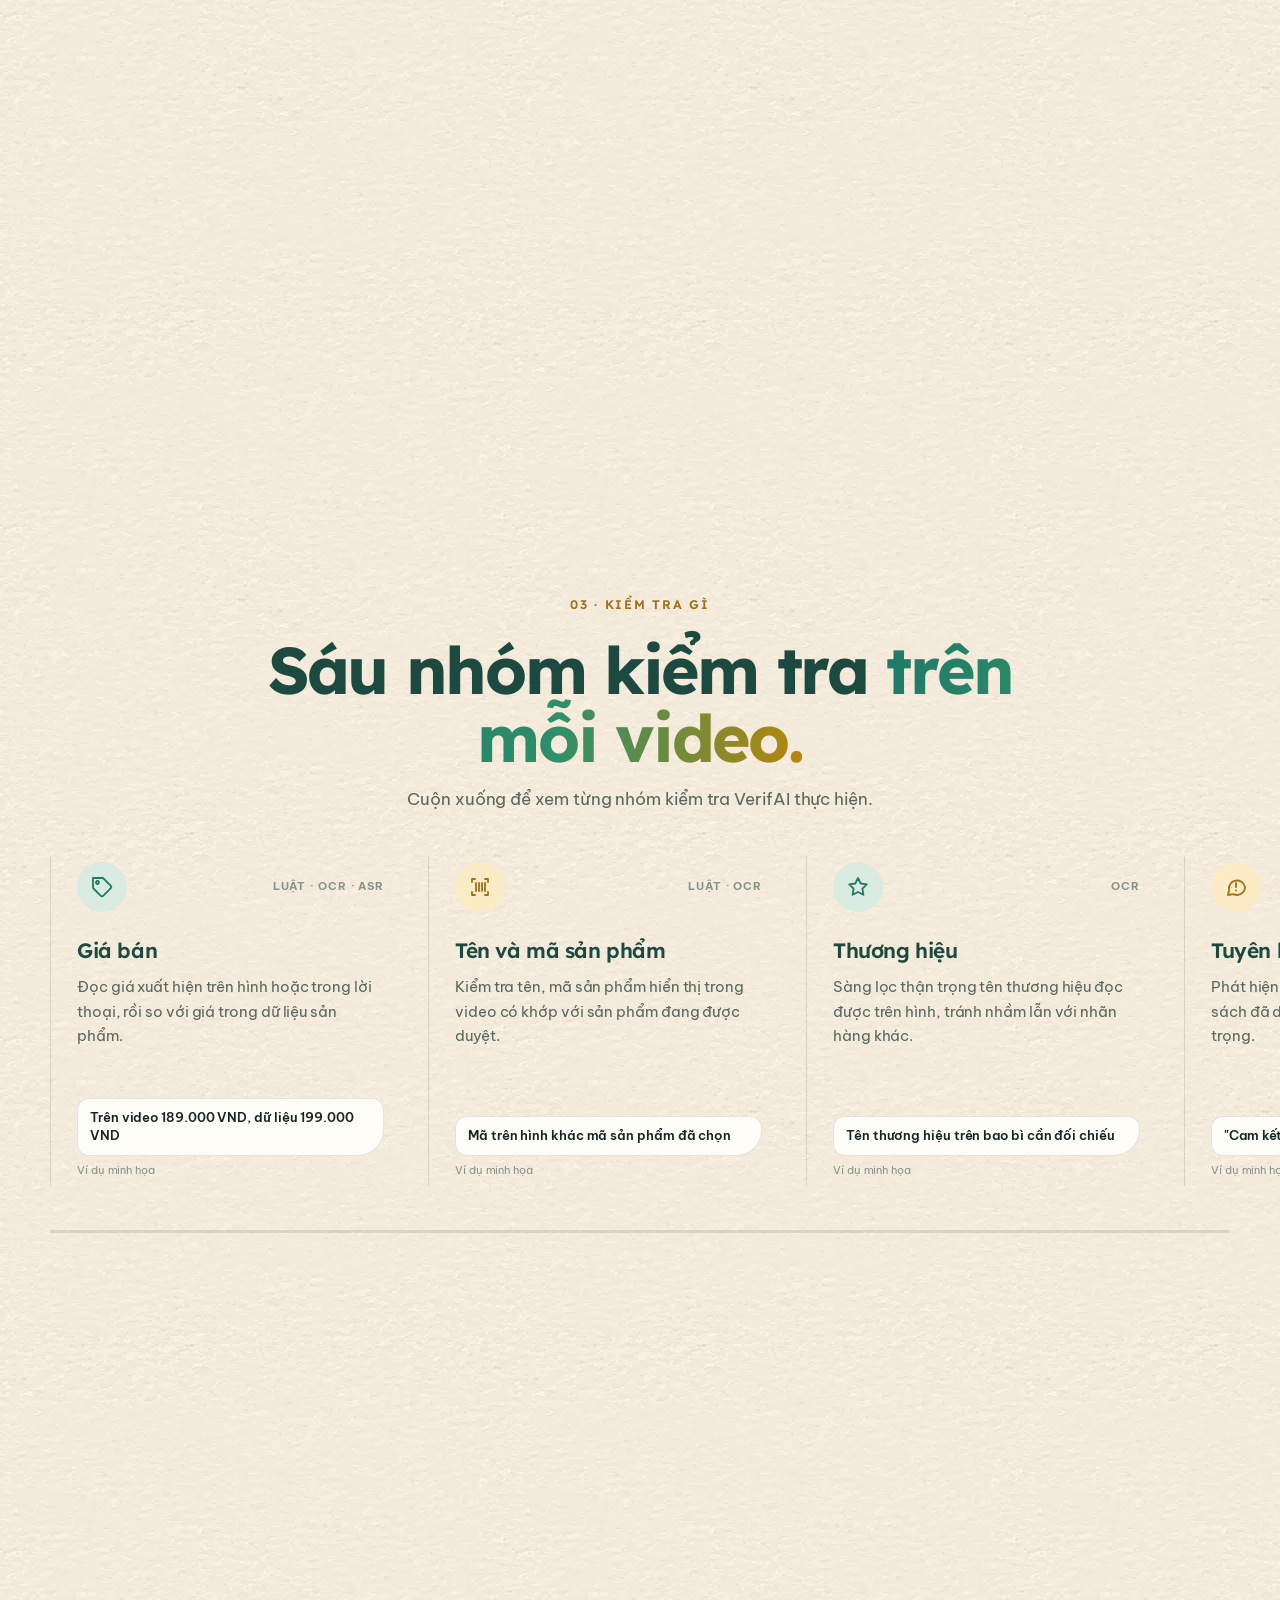
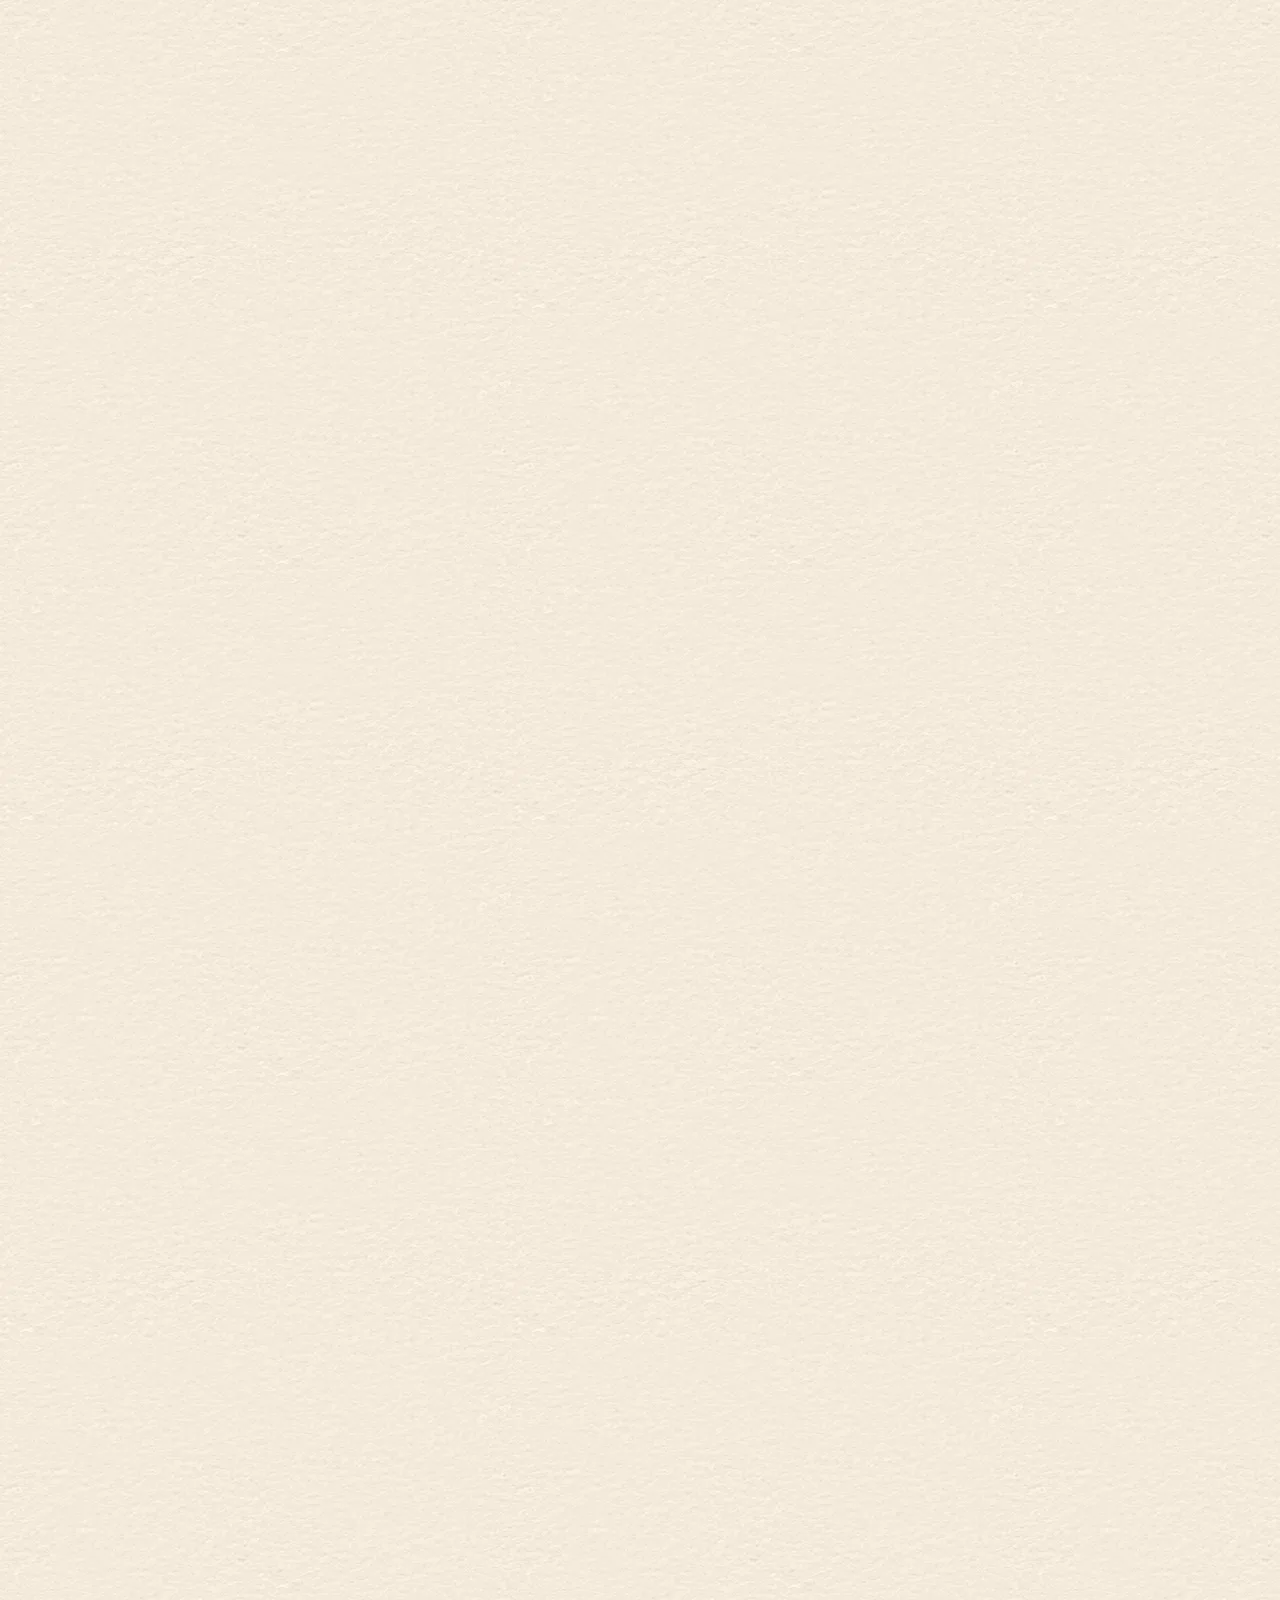
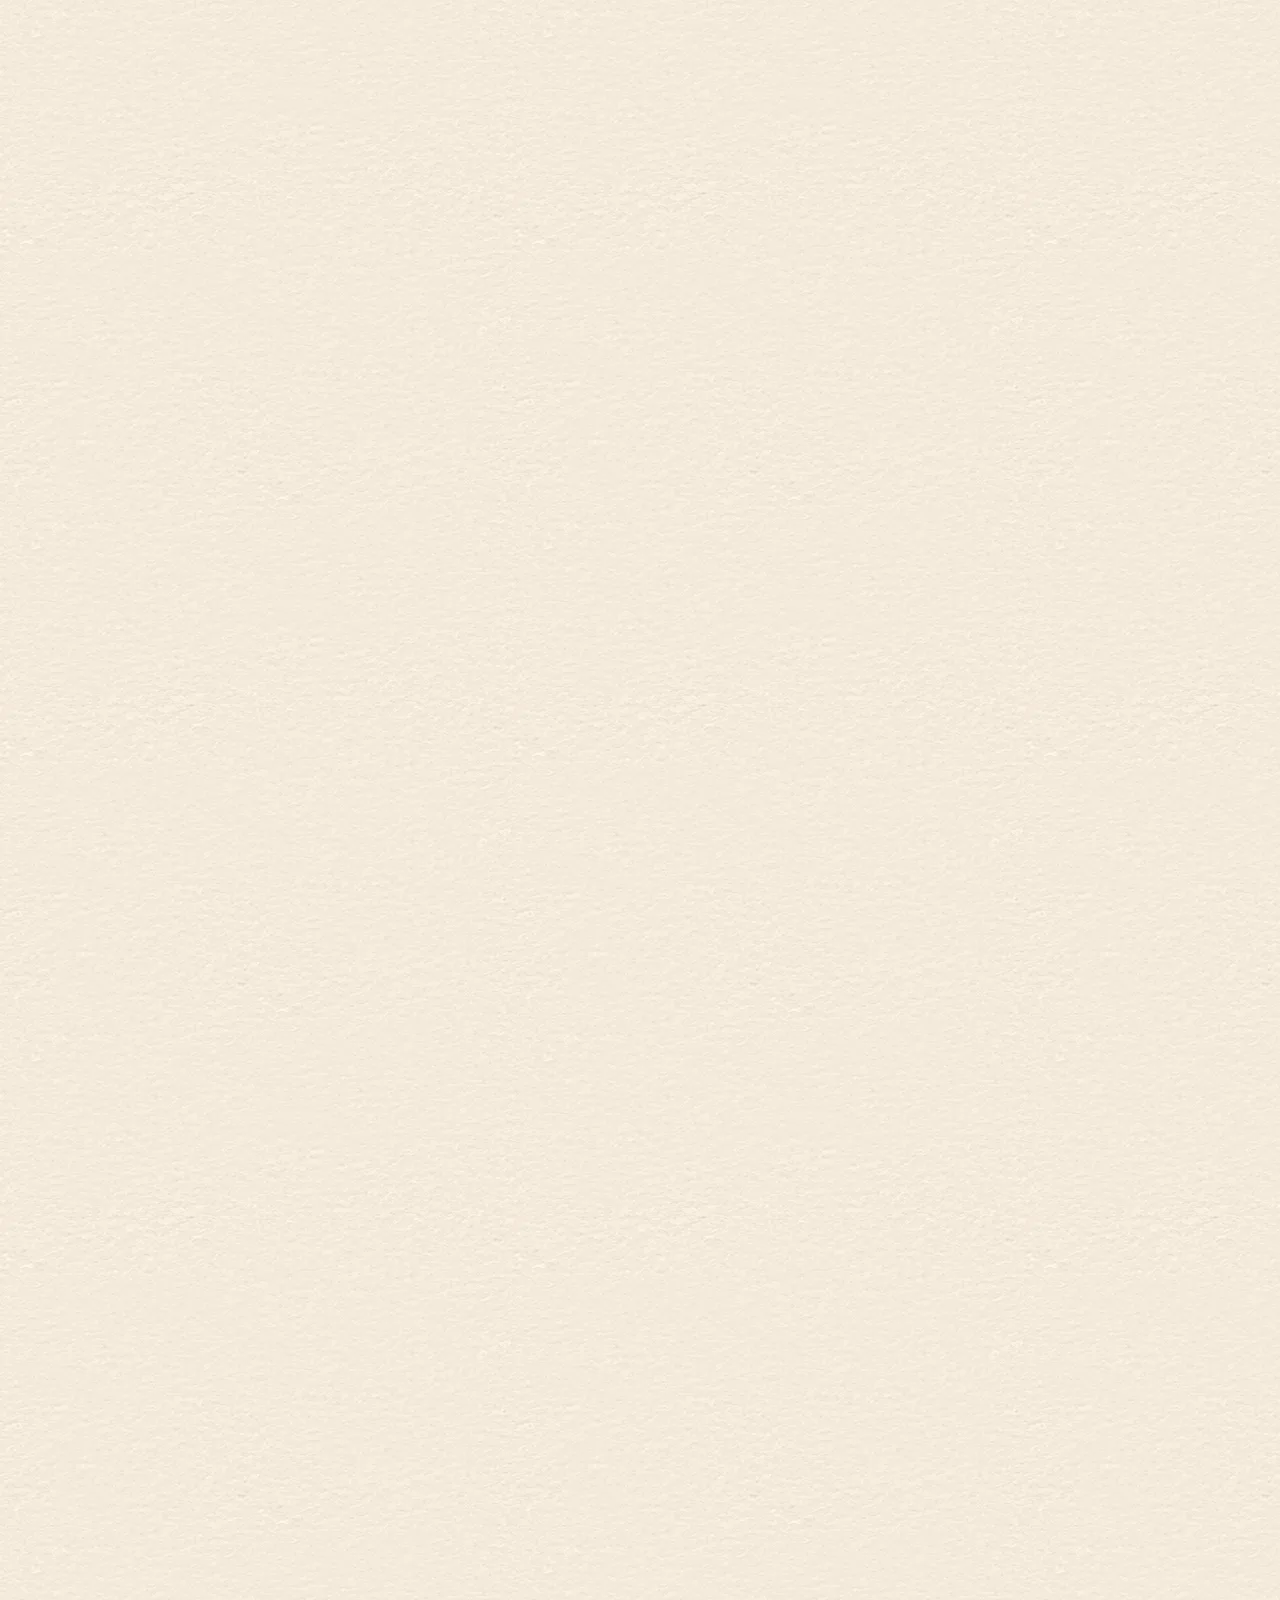
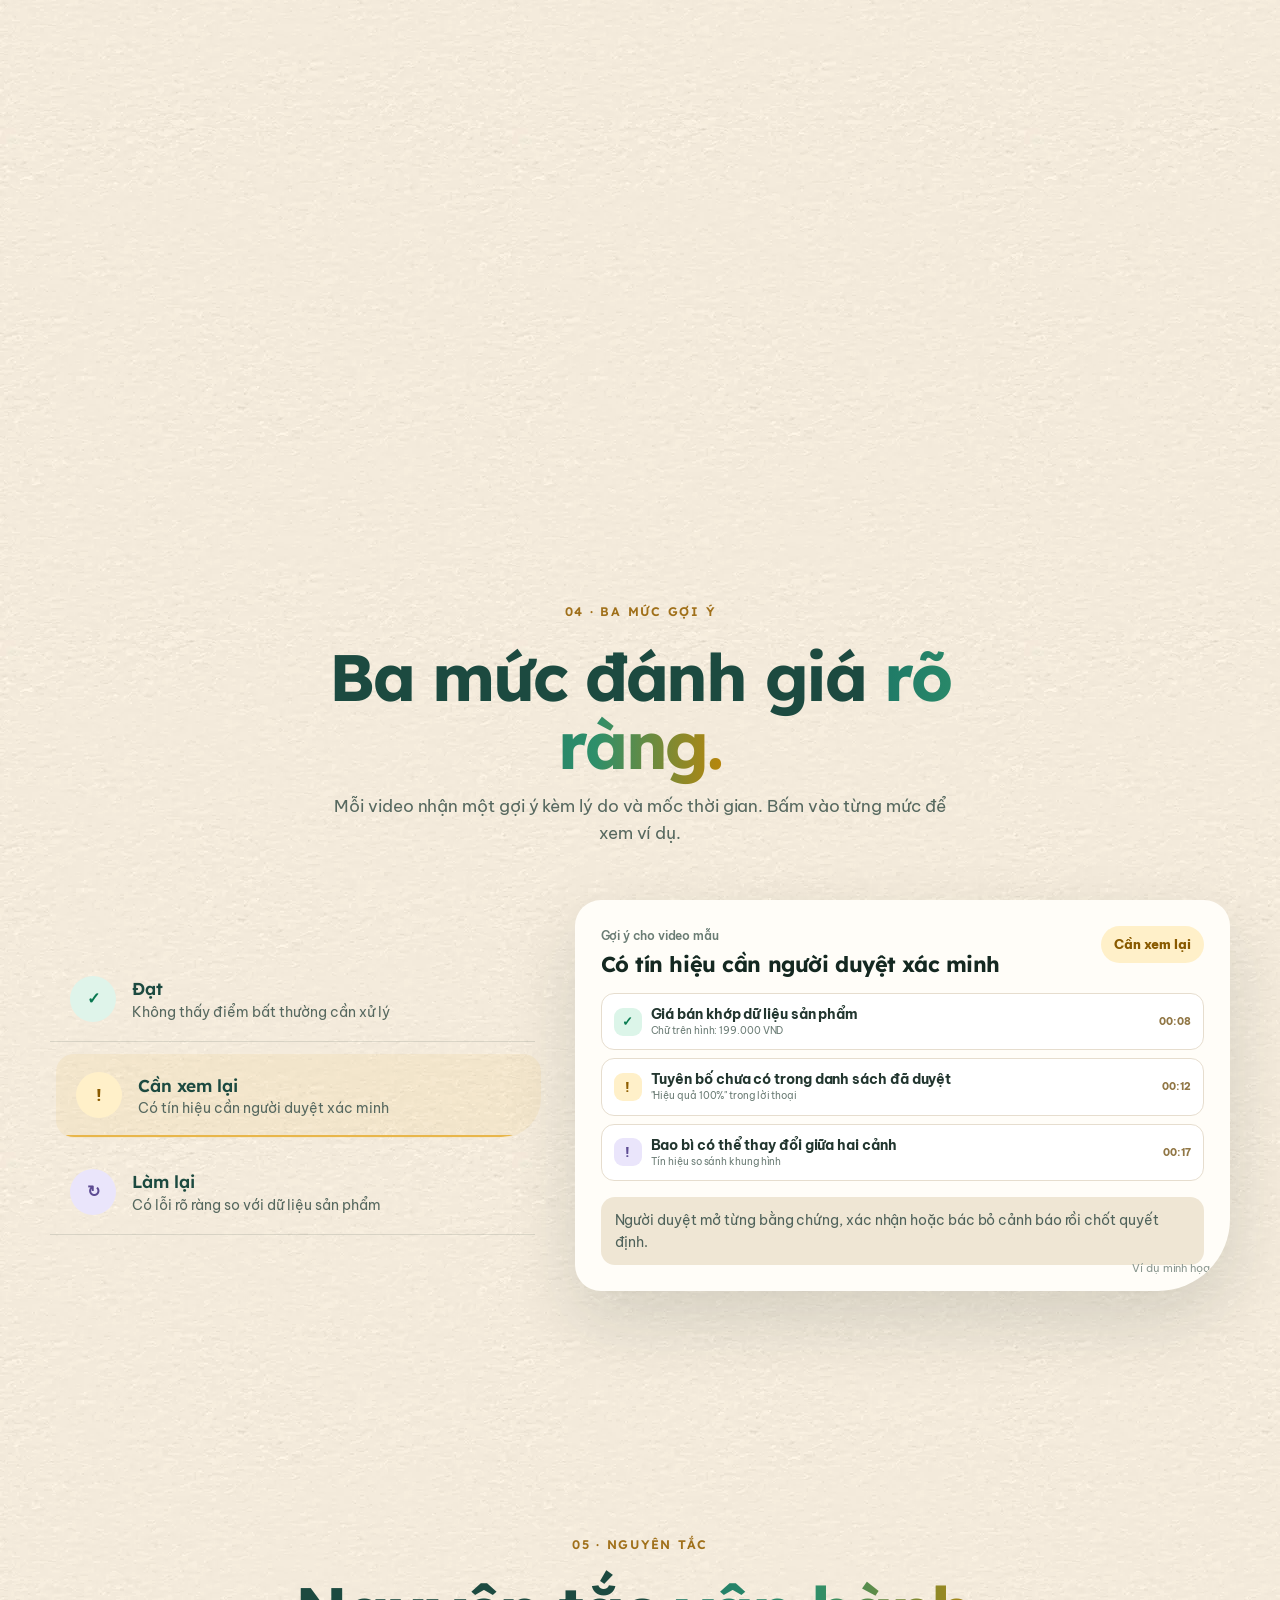
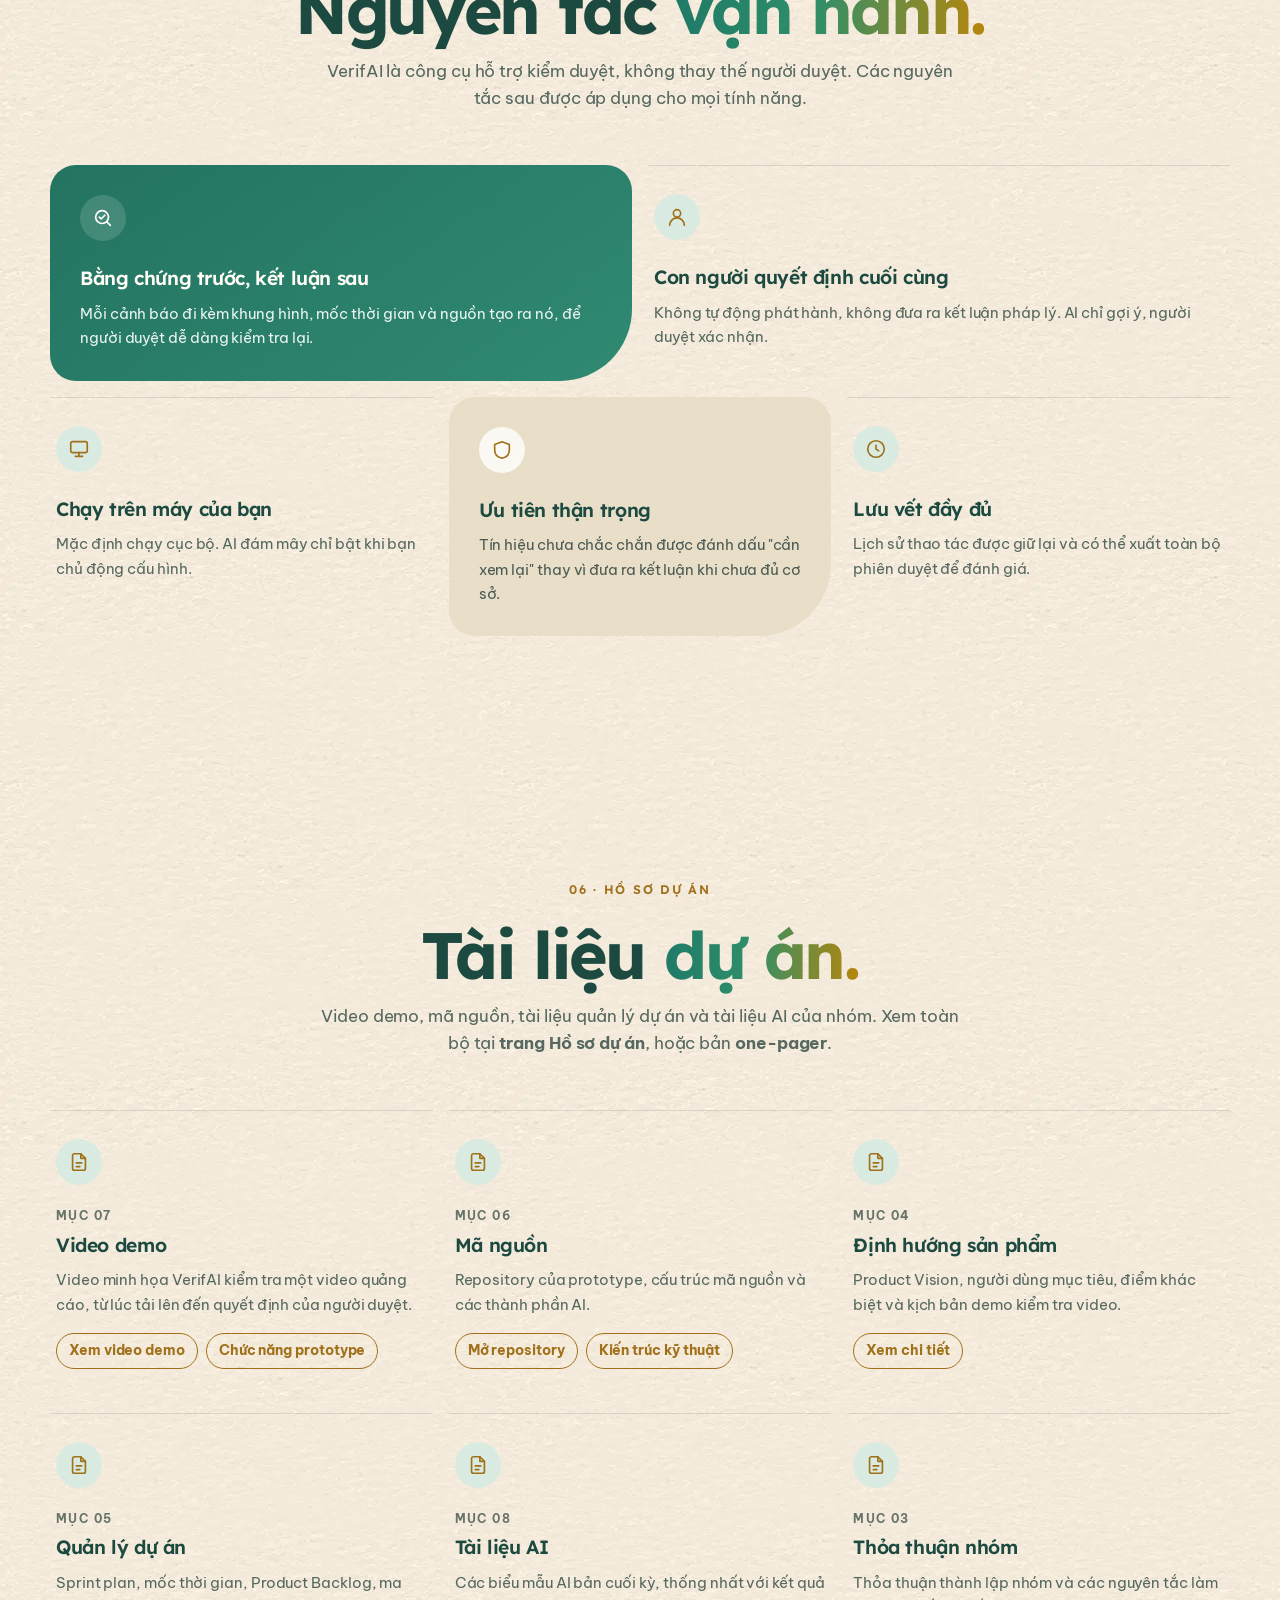
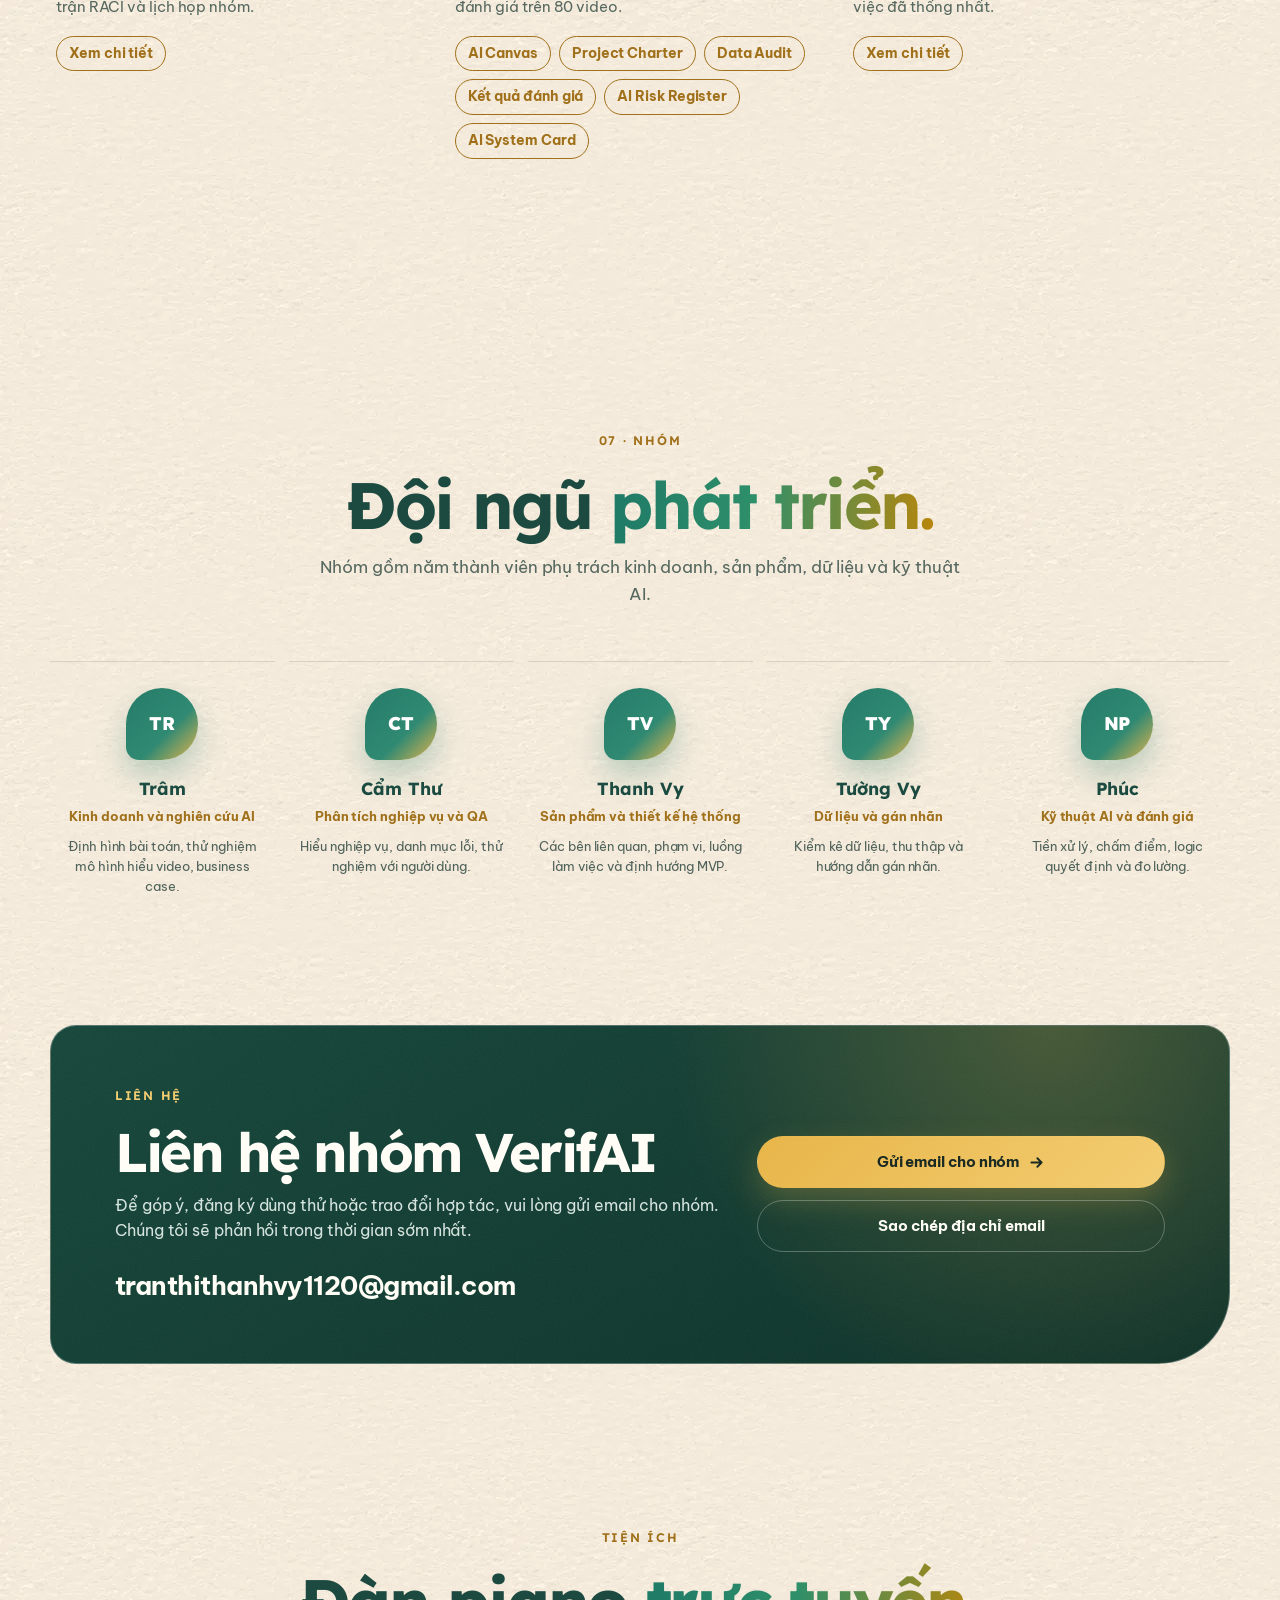
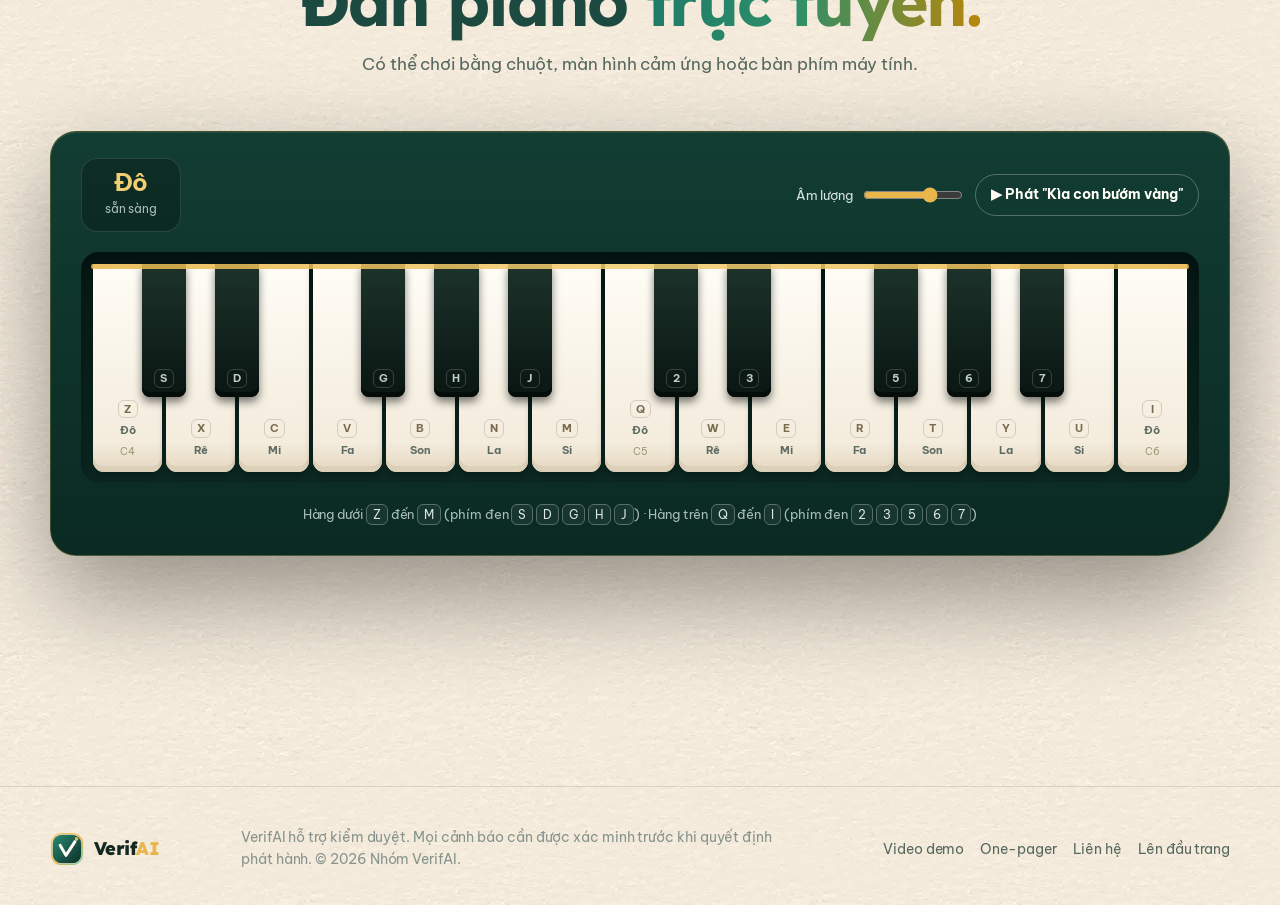
==== commit 944257b2: "fix: neutral label instead of a local address in the home page app illustration Co-Authored-By: Clau" ====
--- a/site/index.html
+++ b/site/index.html
@@ -790,7 +790,7 @@
           <div class="mock-screen">
             <div class="mock-bar">
               <div class="dots"><i></i><i></i><i></i></div>
-              <div class="addr">127.0.0.1:8000/app</div>
+              <div class="addr">VerifAI · Duyệt video</div>
               <div class="demo-chip">Giao diện minh họa</div>
             </div>
             <div class="mock-body">
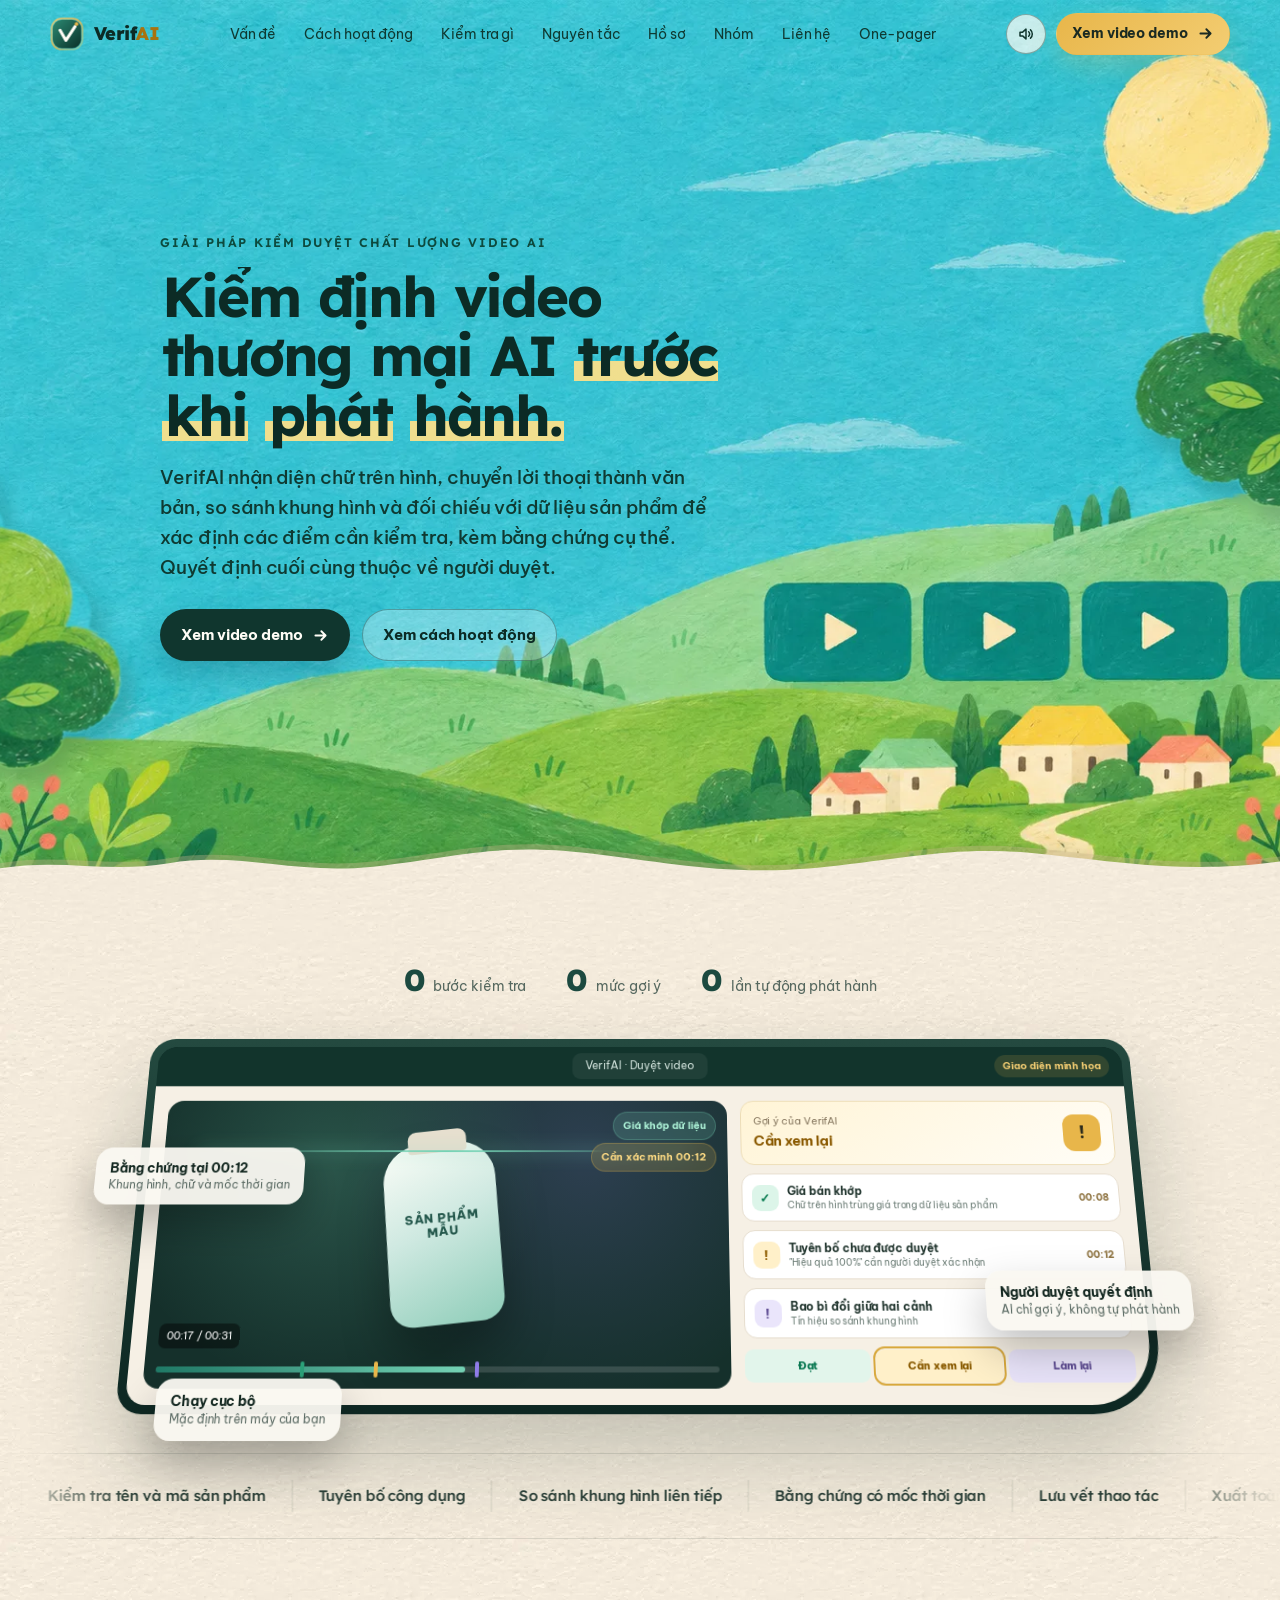
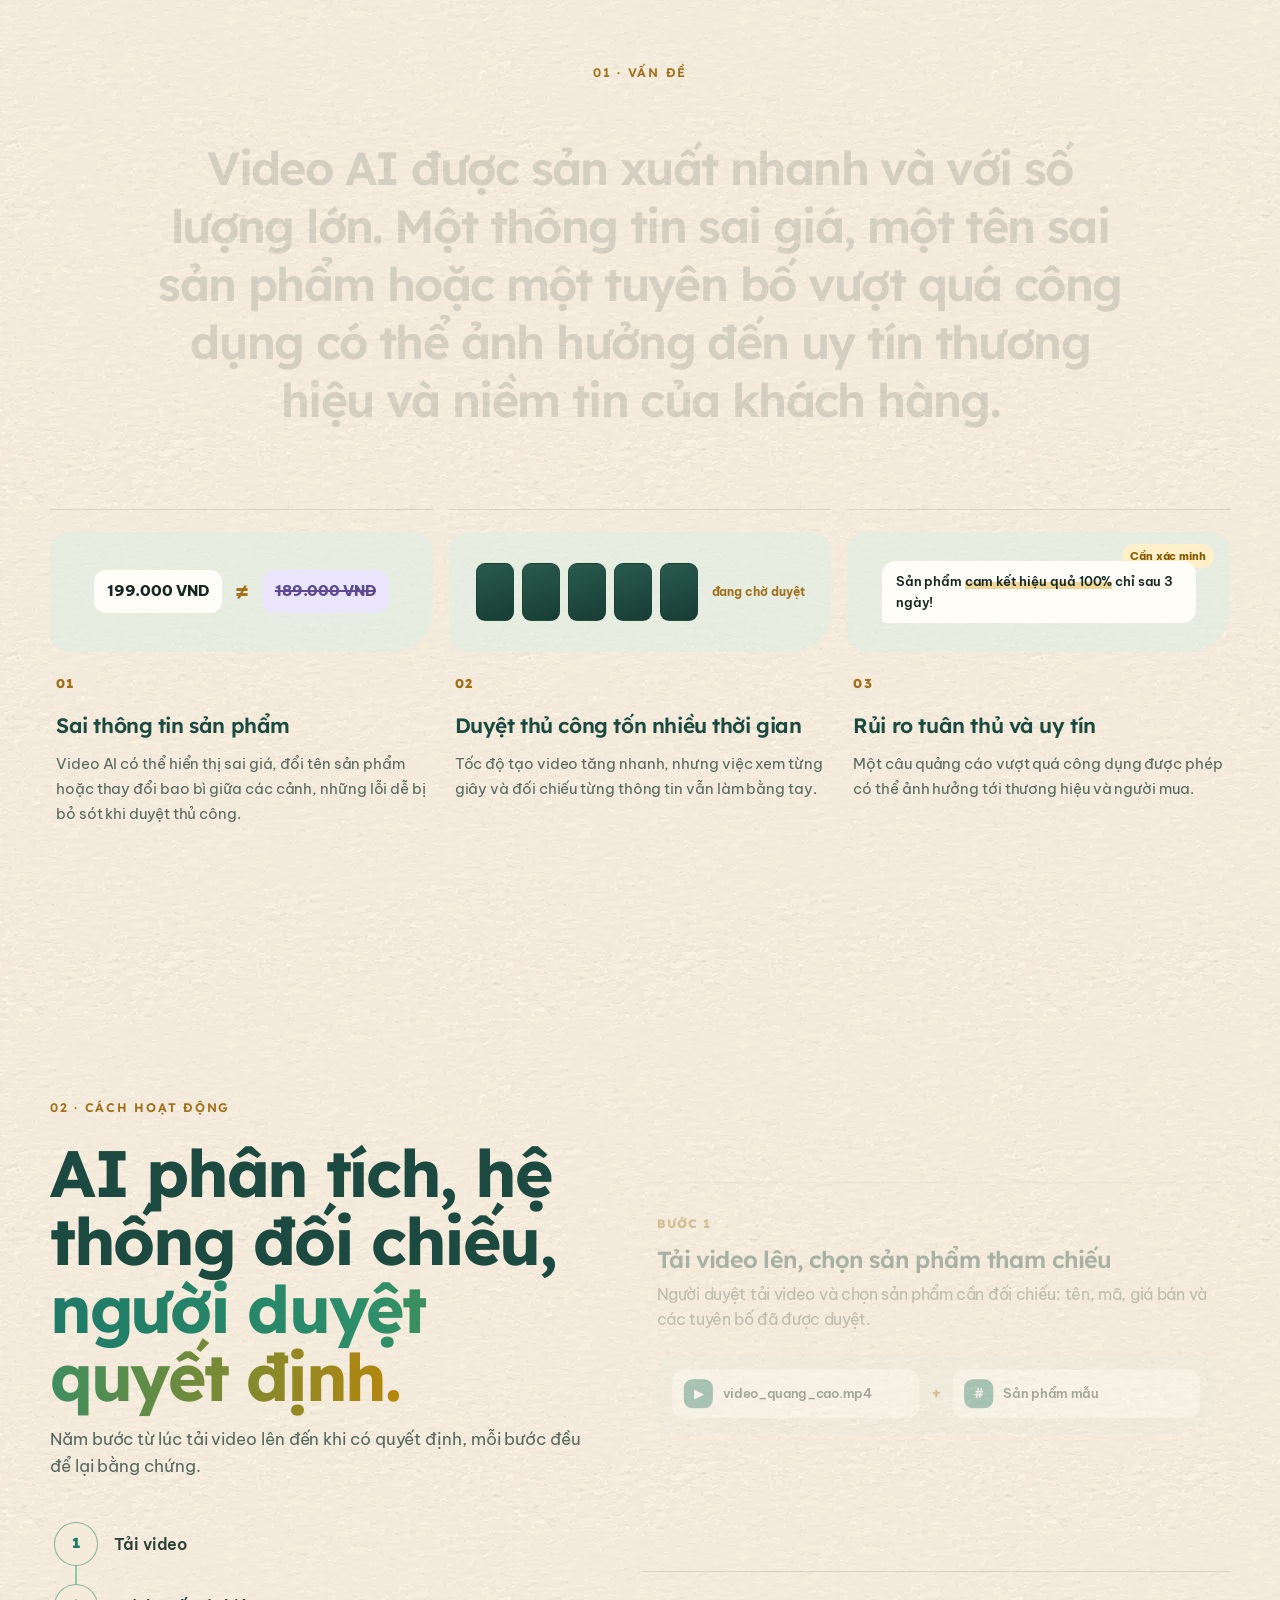
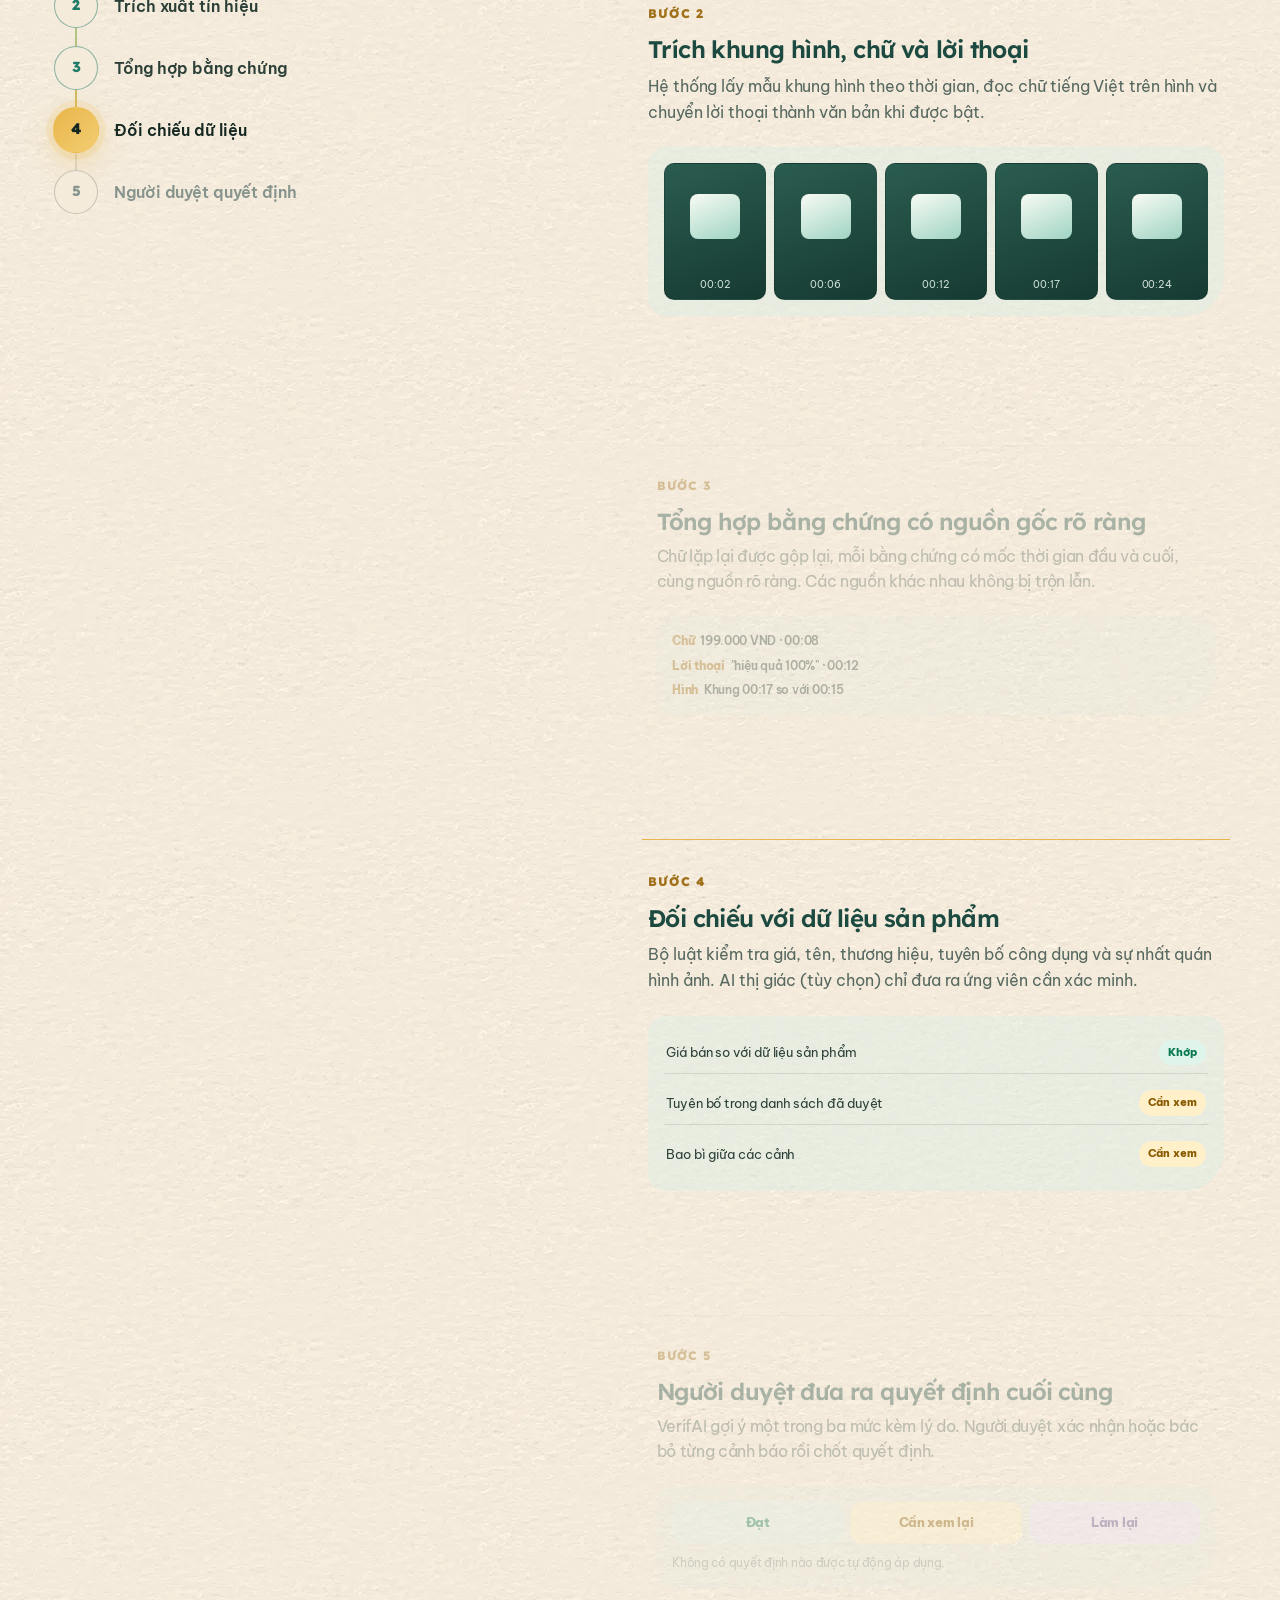
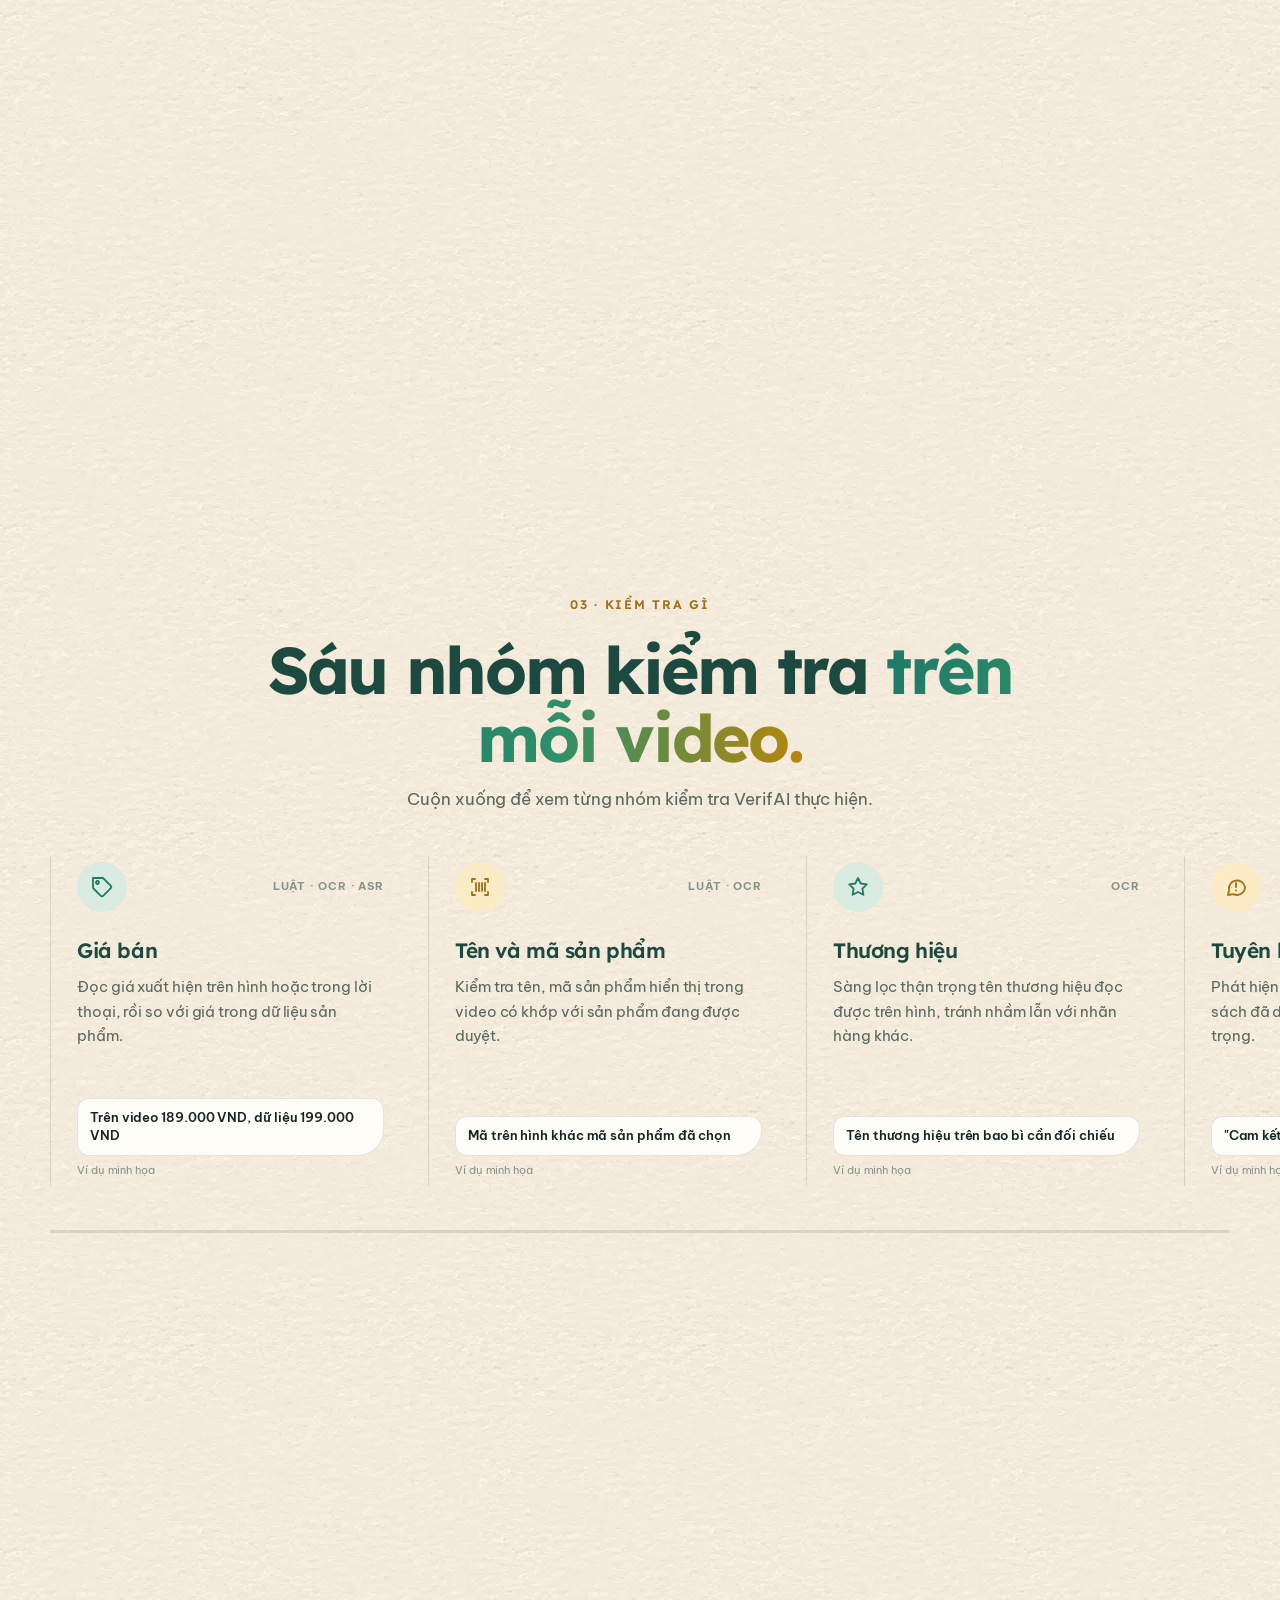
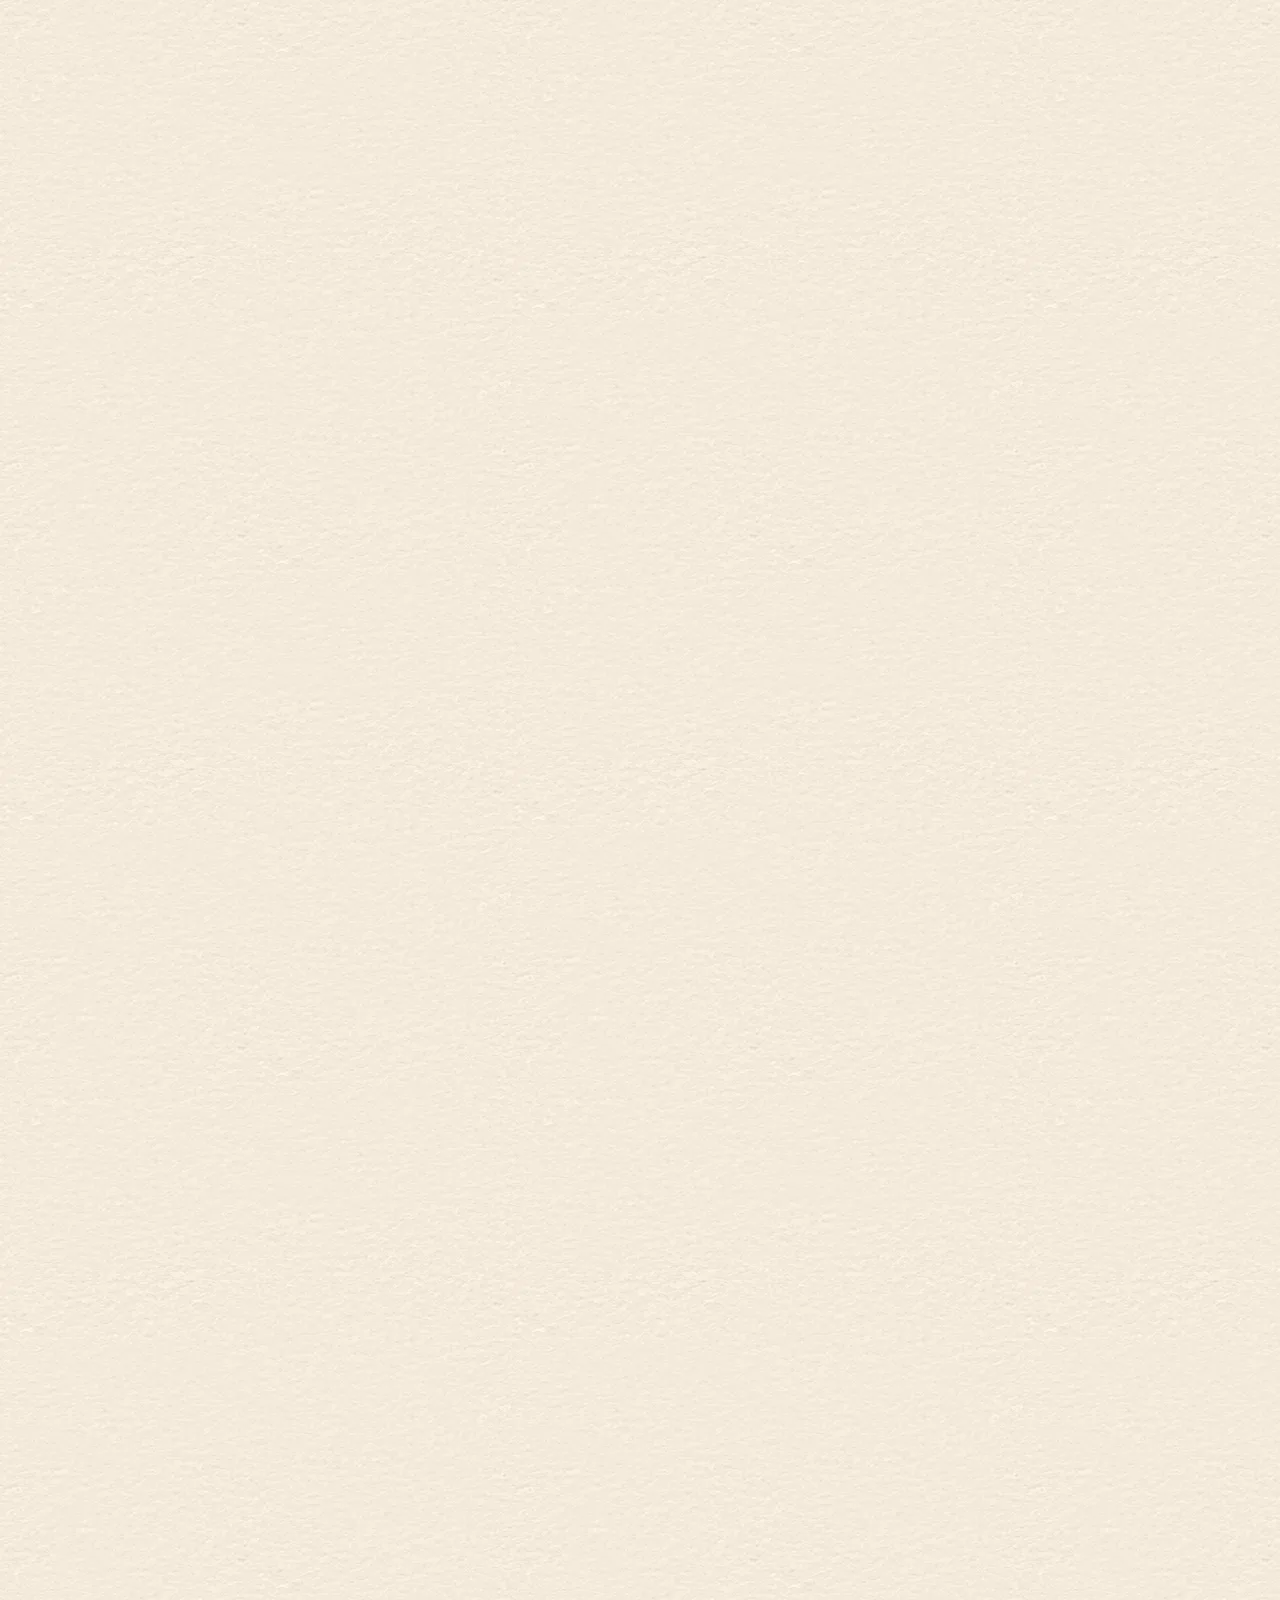
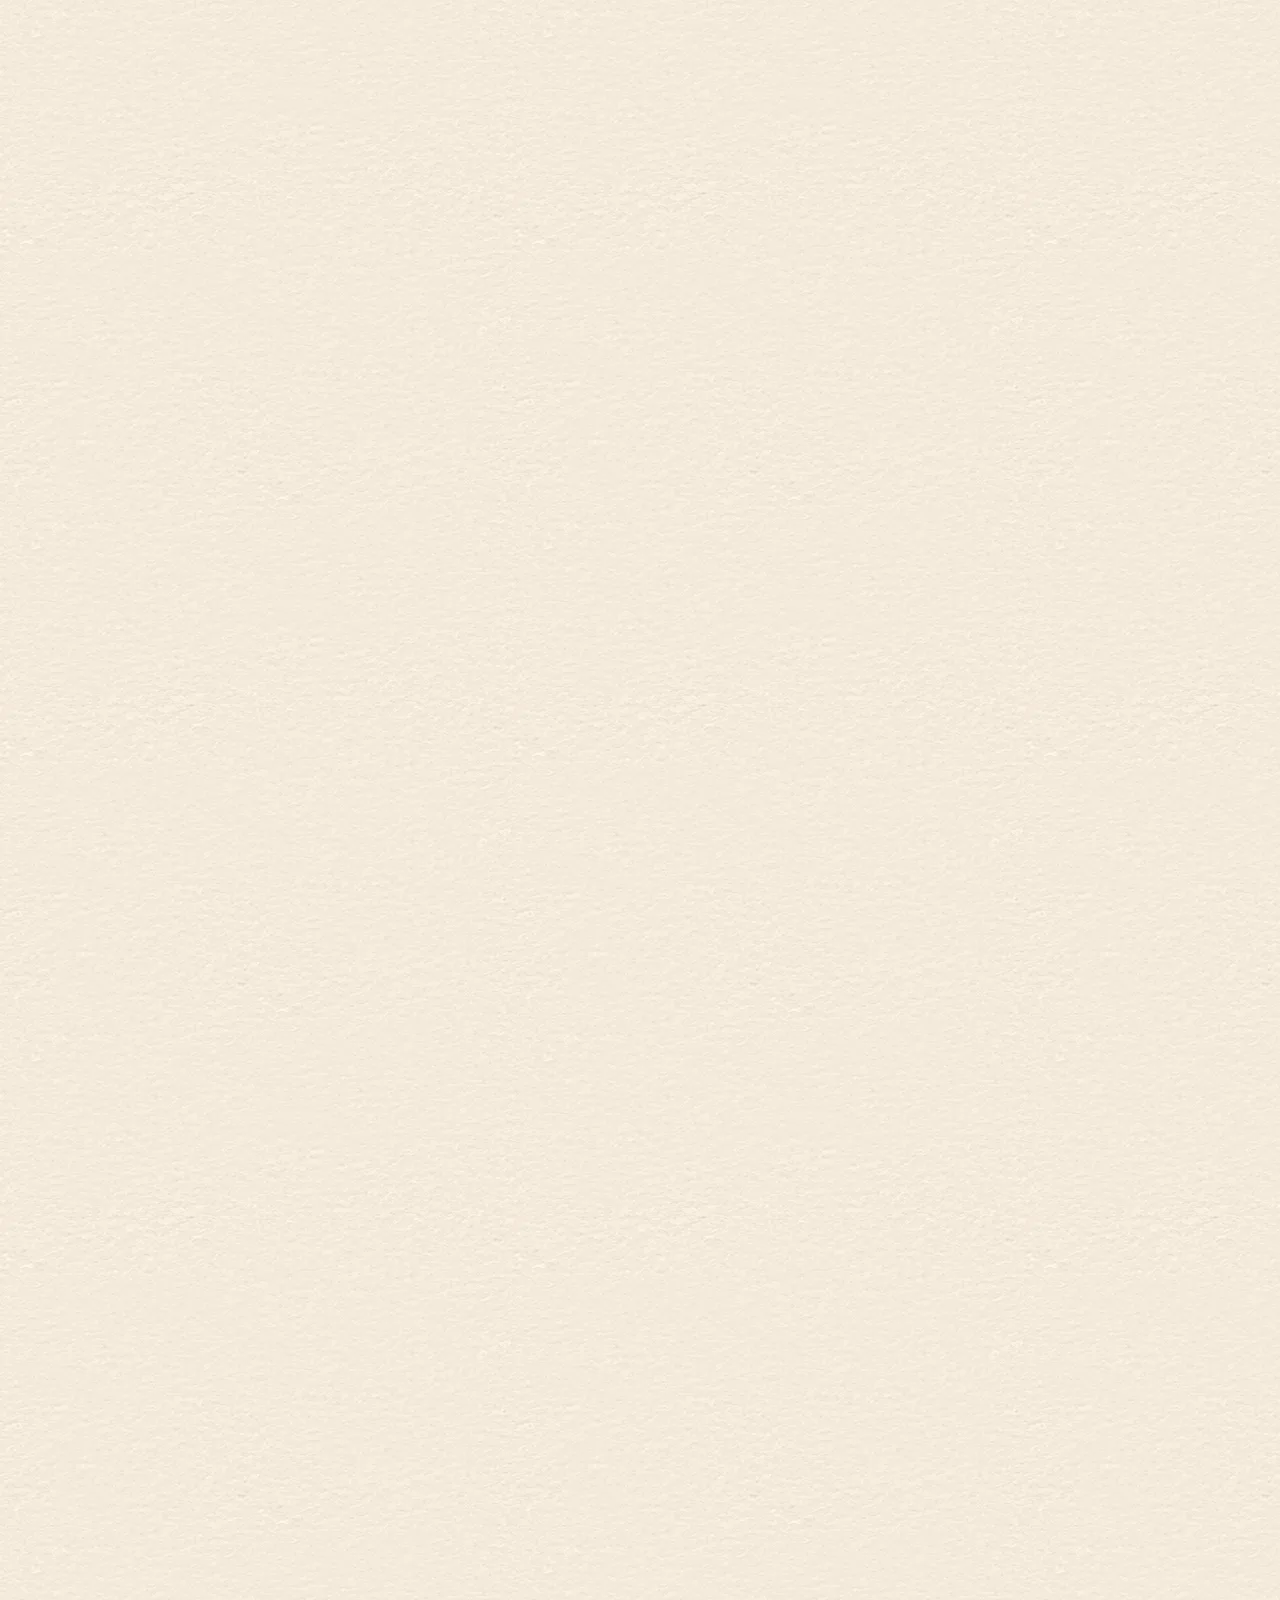
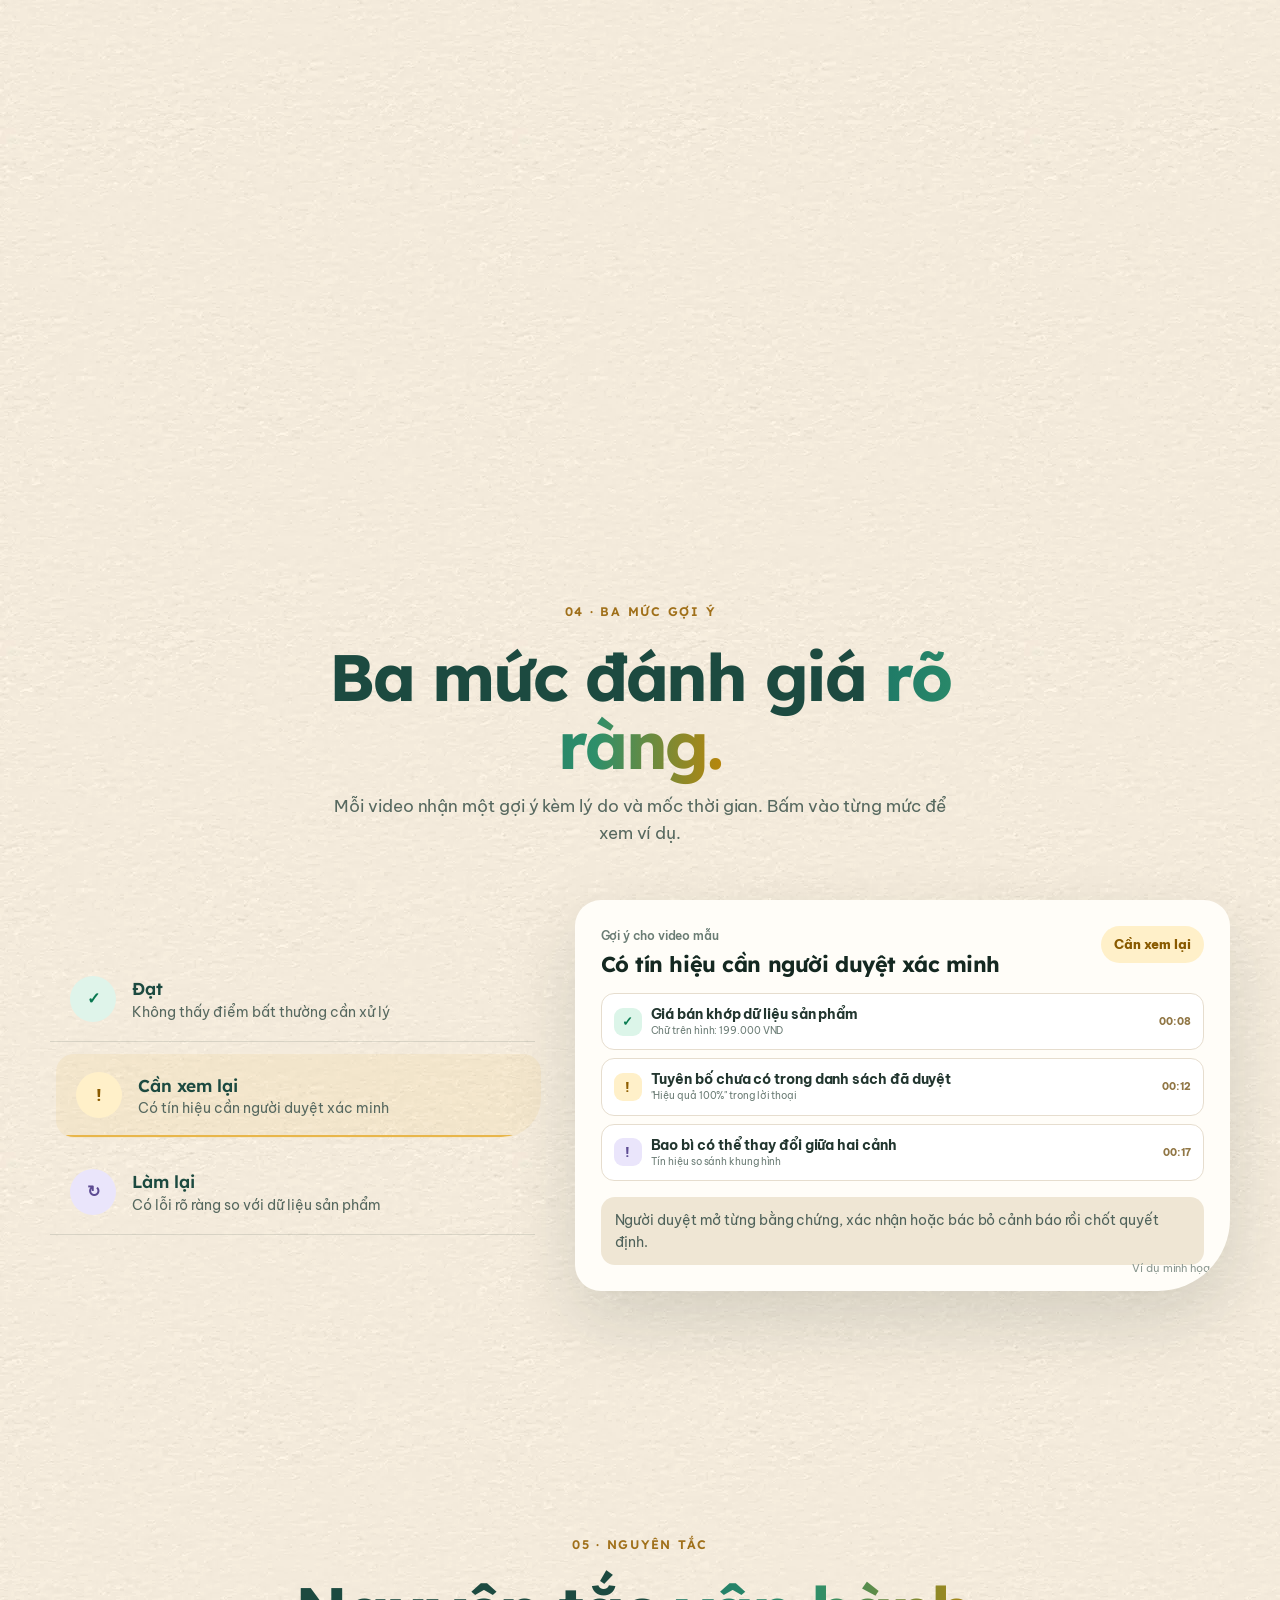
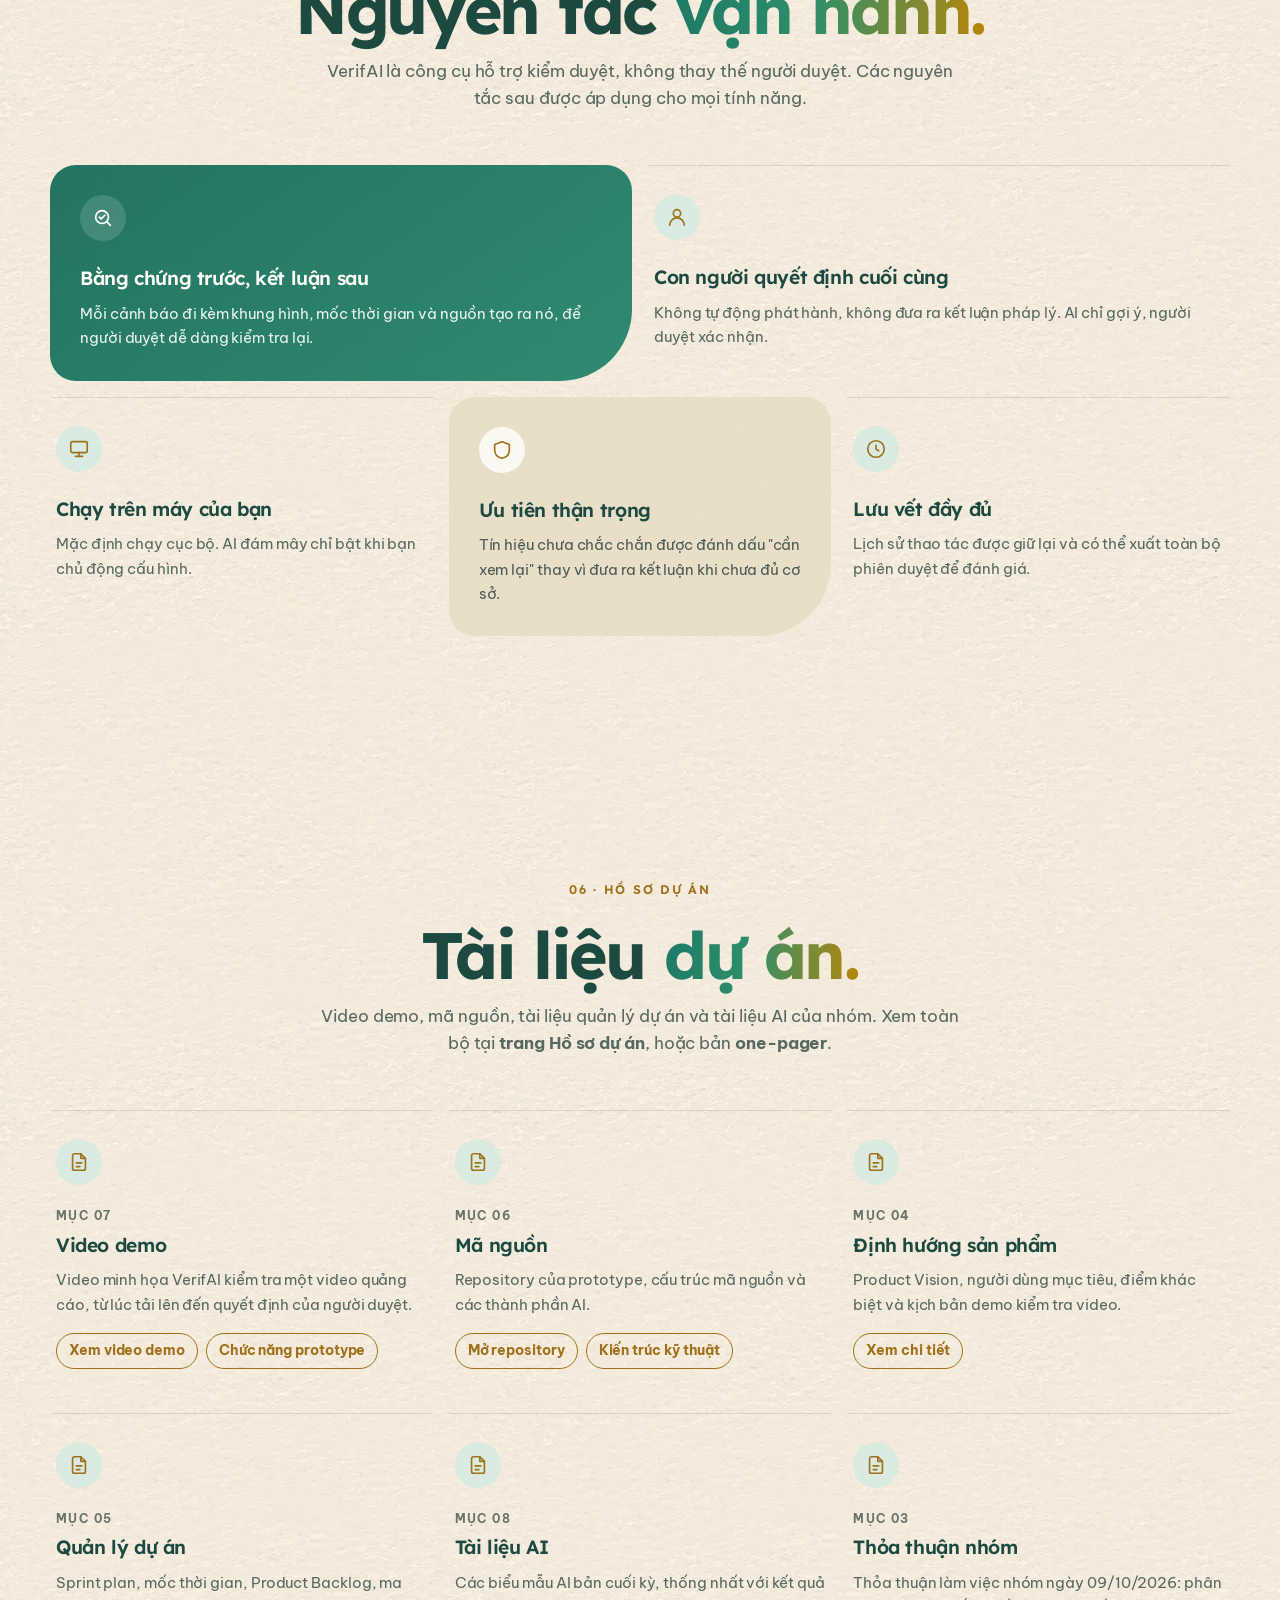
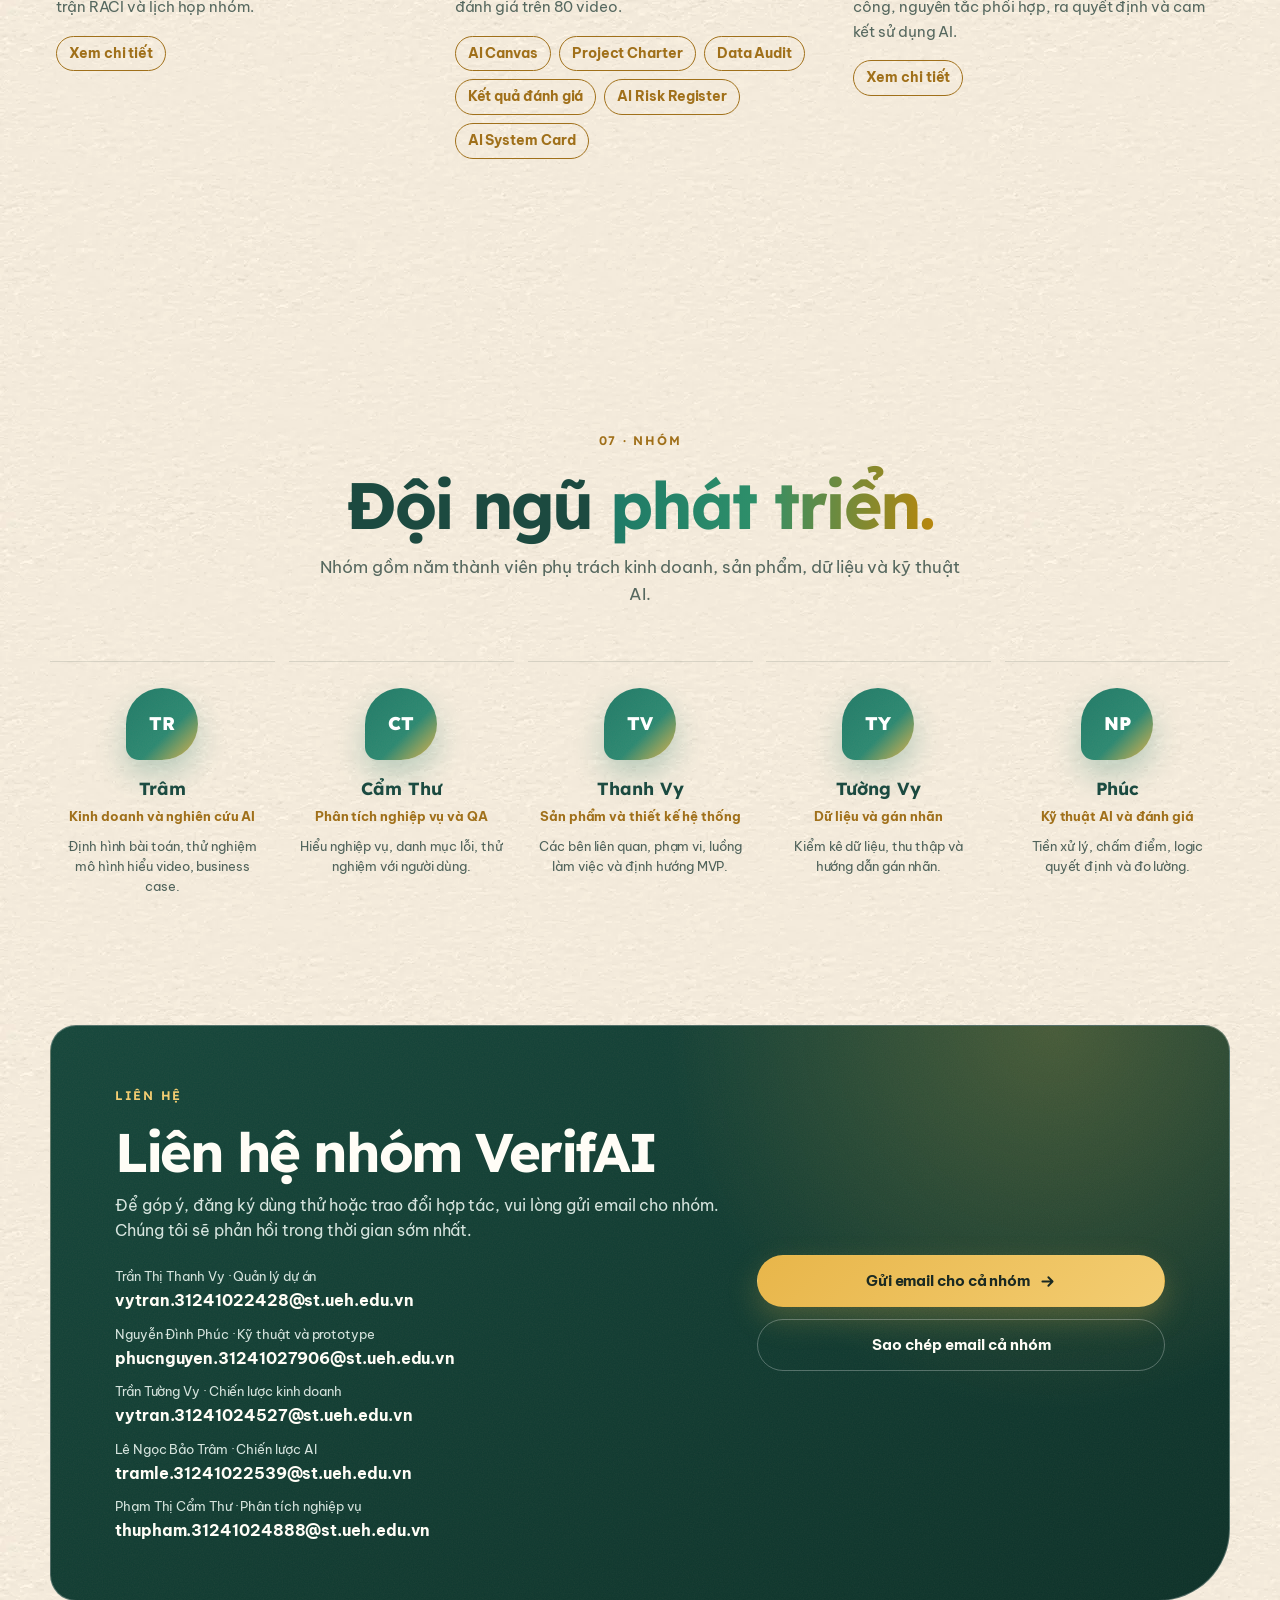
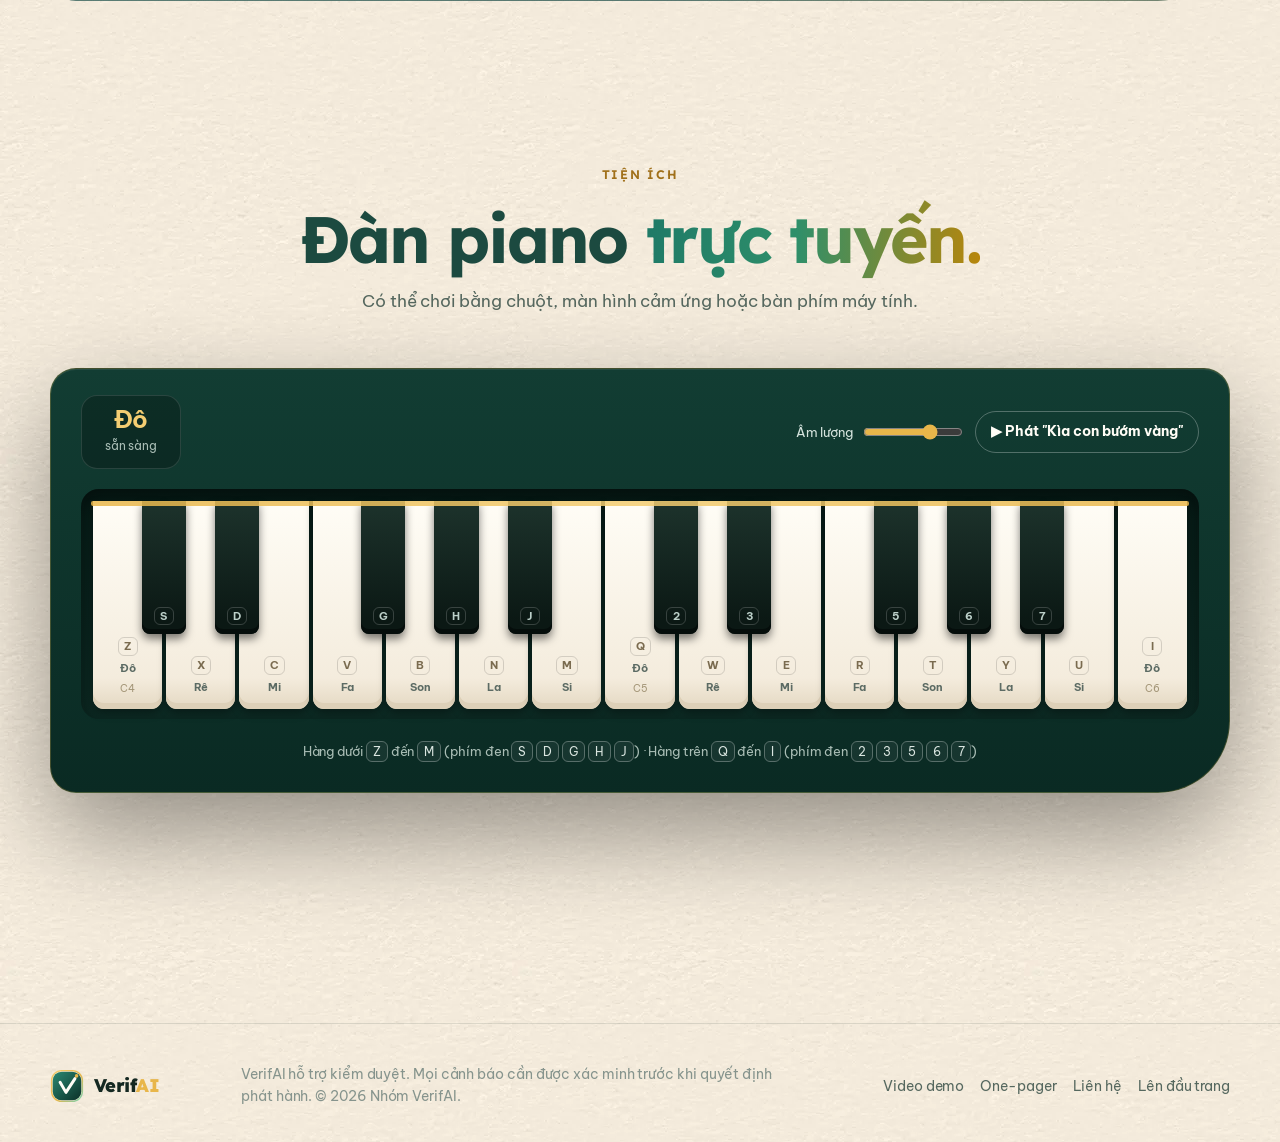
==== commit 6b831734: "feat: team UEH contact emails and full team agreement on the website Home page contact lists the fiv" ====
--- a/site/index.html
+++ b/site/index.html
@@ -363,6 +363,11 @@
 .contact p{margin:0;color:var(--muted)}
 .mail{display:inline-block;margin-top:22px;font-size:clamp(1.05rem,2.6vw,1.6rem);font-weight:700;color:var(--white);letter-spacing:-.02em;word-break:break-all;background:linear-gradient(currentColor,currentColor) 0 100%/0 2px no-repeat;transition:background-size .4s var(--ease),color .3s}
 .mail:hover{background-size:100% 2px;color:var(--gold-2)}
+.mail-list{list-style:none;margin:22px 0 0;padding:0;display:grid;gap:10px}
+.mail-list li{display:grid;gap:1px}
+.mail-list span{font-size:.82rem;color:var(--muted)}
+.mail-list a{font-weight:700;color:var(--white);word-break:break-all;text-decoration:none;background:linear-gradient(currentColor,currentColor) 0 100%/0 2px no-repeat;transition:background-size .4s var(--ease),color .3s}
+.mail-list a:hover{background-size:100% 2px;color:#f3cd72}
 .contact-actions{display:flex;flex-direction:column;gap:12px;align-items:stretch}
 .contact-actions .btn{justify-content:center}
 
@@ -1044,7 +1049,7 @@
         <p>Video demo, mã nguồn, tài liệu quản lý dự án và tài liệu AI của nhóm. Xem toàn bộ tại <a href="ho-so.html" style="color:inherit;font-weight:700">trang Hồ sơ dự án</a>, hoặc bản <a href="one-pager.html" style="color:inherit;font-weight:700">one-pager</a>.</p>
       </div>
       <div class="bento">
-        <article class="card spot reveal" style="--d:0.00s"><div class="ic"><svg viewBox="0 0 24 24" fill="none" stroke="currentColor" stroke-width="1.8" stroke-linecap="round" stroke-linejoin="round"><path d="M14 3H7a2 2 0 0 0-2 2v14a2 2 0 0 0 2 2h10a2 2 0 0 0 2-2V8Z"/><path d="M14 3v5h5M9 13h6M9 17h4"/></svg></div><span class="doc-no">Mục 07</span><h3>Video demo</h3><p>Video minh họa VerifAI kiểm tra một video quảng cáo, từ lúc tải lên đến quyết định của người duyệt.</p><div class="doclinks"><a data-link="demo_video" href="#ho-so">Xem video demo</a><a href="ho-so.html#demo">Chức năng prototype</a></div></article><article class="card spot reveal" style="--d:0.08s"><div class="ic"><svg viewBox="0 0 24 24" fill="none" stroke="currentColor" stroke-width="1.8" stroke-linecap="round" stroke-linejoin="round"><path d="M14 3H7a2 2 0 0 0-2 2v14a2 2 0 0 0 2 2h10a2 2 0 0 0 2-2V8Z"/><path d="M14 3v5h5M9 13h6M9 17h4"/></svg></div><span class="doc-no">Mục 06</span><h3>Mã nguồn</h3><p>Repository của prototype, cấu trúc mã nguồn và các thành phần AI.</p><div class="doclinks"><a data-link="repository" href="#ho-so">Mở repository</a><a href="ho-so.html#ma-nguon">Kiến trúc kỹ thuật</a></div></article><article class="card spot reveal" style="--d:0.16s"><div class="ic"><svg viewBox="0 0 24 24" fill="none" stroke="currentColor" stroke-width="1.8" stroke-linecap="round" stroke-linejoin="round"><path d="M14 3H7a2 2 0 0 0-2 2v14a2 2 0 0 0 2 2h10a2 2 0 0 0 2-2V8Z"/><path d="M14 3v5h5M9 13h6M9 17h4"/></svg></div><span class="doc-no">Mục 04</span><h3>Định hướng sản phẩm</h3><p>Product Vision, người dùng mục tiêu, điểm khác biệt và kịch bản demo kiểm tra video.</p><div class="doclinks"><a href="ho-so.html#dinh-huong">Xem chi tiết</a></div></article><article class="card spot reveal" style="--d:0.00s"><div class="ic"><svg viewBox="0 0 24 24" fill="none" stroke="currentColor" stroke-width="1.8" stroke-linecap="round" stroke-linejoin="round"><path d="M14 3H7a2 2 0 0 0-2 2v14a2 2 0 0 0 2 2h10a2 2 0 0 0 2-2V8Z"/><path d="M14 3v5h5M9 13h6M9 17h4"/></svg></div><span class="doc-no">Mục 05</span><h3>Quản lý dự án</h3><p>Sprint plan, mốc thời gian, Product Backlog, ma trận RACI và lịch họp nhóm.</p><div class="doclinks"><a href="ho-so.html#quan-ly">Xem chi tiết</a></div></article><article class="card spot reveal" style="--d:0.08s"><div class="ic"><svg viewBox="0 0 24 24" fill="none" stroke="currentColor" stroke-width="1.8" stroke-linecap="round" stroke-linejoin="round"><path d="M14 3H7a2 2 0 0 0-2 2v14a2 2 0 0 0 2 2h10a2 2 0 0 0 2-2V8Z"/><path d="M14 3v5h5M9 13h6M9 17h4"/></svg></div><span class="doc-no">Mục 08</span><h3>Tài liệu AI</h3><p>Các biểu mẫu AI bản cuối kỳ, thống nhất với kết quả đánh giá trên 80 video.</p><div class="doclinks"><a href="ho-so.html#ai-canvas">AI Canvas</a><a href="ho-so.html#project-charter">Project Charter</a><a href="ho-so.html#data-audit">Data Audit</a><a href="ho-so.html#danh-gia">Kết quả đánh giá</a><a href="ho-so.html#risk-register">AI Risk Register</a><a href="ho-so.html#system-card">AI System Card</a></div></article><article class="card spot reveal" style="--d:0.16s"><div class="ic"><svg viewBox="0 0 24 24" fill="none" stroke="currentColor" stroke-width="1.8" stroke-linecap="round" stroke-linejoin="round"><path d="M14 3H7a2 2 0 0 0-2 2v14a2 2 0 0 0 2 2h10a2 2 0 0 0 2-2V8Z"/><path d="M14 3v5h5M9 13h6M9 17h4"/></svg></div><span class="doc-no">Mục 03</span><h3>Thỏa thuận nhóm</h3><p>Thỏa thuận thành lập nhóm và các nguyên tắc làm việc đã thống nhất.</p><div class="doclinks"><a href="ho-so.html#thoa-thuan">Xem chi tiết</a></div></article>
+        <article class="card spot reveal" style="--d:0.00s"><div class="ic"><svg viewBox="0 0 24 24" fill="none" stroke="currentColor" stroke-width="1.8" stroke-linecap="round" stroke-linejoin="round"><path d="M14 3H7a2 2 0 0 0-2 2v14a2 2 0 0 0 2 2h10a2 2 0 0 0 2-2V8Z"/><path d="M14 3v5h5M9 13h6M9 17h4"/></svg></div><span class="doc-no">Mục 07</span><h3>Video demo</h3><p>Video minh họa VerifAI kiểm tra một video quảng cáo, từ lúc tải lên đến quyết định của người duyệt.</p><div class="doclinks"><a data-link="demo_video" href="#ho-so">Xem video demo</a><a href="ho-so.html#demo">Chức năng prototype</a></div></article><article class="card spot reveal" style="--d:0.08s"><div class="ic"><svg viewBox="0 0 24 24" fill="none" stroke="currentColor" stroke-width="1.8" stroke-linecap="round" stroke-linejoin="round"><path d="M14 3H7a2 2 0 0 0-2 2v14a2 2 0 0 0 2 2h10a2 2 0 0 0 2-2V8Z"/><path d="M14 3v5h5M9 13h6M9 17h4"/></svg></div><span class="doc-no">Mục 06</span><h3>Mã nguồn</h3><p>Repository của prototype, cấu trúc mã nguồn và các thành phần AI.</p><div class="doclinks"><a data-link="repository" href="#ho-so">Mở repository</a><a href="ho-so.html#ma-nguon">Kiến trúc kỹ thuật</a></div></article><article class="card spot reveal" style="--d:0.16s"><div class="ic"><svg viewBox="0 0 24 24" fill="none" stroke="currentColor" stroke-width="1.8" stroke-linecap="round" stroke-linejoin="round"><path d="M14 3H7a2 2 0 0 0-2 2v14a2 2 0 0 0 2 2h10a2 2 0 0 0 2-2V8Z"/><path d="M14 3v5h5M9 13h6M9 17h4"/></svg></div><span class="doc-no">Mục 04</span><h3>Định hướng sản phẩm</h3><p>Product Vision, người dùng mục tiêu, điểm khác biệt và kịch bản demo kiểm tra video.</p><div class="doclinks"><a href="ho-so.html#dinh-huong">Xem chi tiết</a></div></article><article class="card spot reveal" style="--d:0.00s"><div class="ic"><svg viewBox="0 0 24 24" fill="none" stroke="currentColor" stroke-width="1.8" stroke-linecap="round" stroke-linejoin="round"><path d="M14 3H7a2 2 0 0 0-2 2v14a2 2 0 0 0 2 2h10a2 2 0 0 0 2-2V8Z"/><path d="M14 3v5h5M9 13h6M9 17h4"/></svg></div><span class="doc-no">Mục 05</span><h3>Quản lý dự án</h3><p>Sprint plan, mốc thời gian, Product Backlog, ma trận RACI và lịch họp nhóm.</p><div class="doclinks"><a href="ho-so.html#quan-ly">Xem chi tiết</a></div></article><article class="card spot reveal" style="--d:0.08s"><div class="ic"><svg viewBox="0 0 24 24" fill="none" stroke="currentColor" stroke-width="1.8" stroke-linecap="round" stroke-linejoin="round"><path d="M14 3H7a2 2 0 0 0-2 2v14a2 2 0 0 0 2 2h10a2 2 0 0 0 2-2V8Z"/><path d="M14 3v5h5M9 13h6M9 17h4"/></svg></div><span class="doc-no">Mục 08</span><h3>Tài liệu AI</h3><p>Các biểu mẫu AI bản cuối kỳ, thống nhất với kết quả đánh giá trên 80 video.</p><div class="doclinks"><a href="ho-so.html#ai-canvas">AI Canvas</a><a href="ho-so.html#project-charter">Project Charter</a><a href="ho-so.html#data-audit">Data Audit</a><a href="ho-so.html#danh-gia">Kết quả đánh giá</a><a href="ho-so.html#risk-register">AI Risk Register</a><a href="ho-so.html#system-card">AI System Card</a></div></article><article class="card spot reveal" style="--d:0.16s"><div class="ic"><svg viewBox="0 0 24 24" fill="none" stroke="currentColor" stroke-width="1.8" stroke-linecap="round" stroke-linejoin="round"><path d="M14 3H7a2 2 0 0 0-2 2v14a2 2 0 0 0 2 2h10a2 2 0 0 0 2-2V8Z"/><path d="M14 3v5h5M9 13h6M9 17h4"/></svg></div><span class="doc-no">Mục 03</span><h3>Thỏa thuận nhóm</h3><p>Thỏa thuận làm việc nhóm ngày 09/10/2026: phân công, nguyên tắc phối hợp, ra quyết định và cam kết sử dụng AI.</p><div class="doclinks"><a href="ho-so.html#thoa-thuan">Xem chi tiết</a></div></article>
       </div>
     </div>
   </section>
@@ -1070,12 +1075,18 @@
           <span class="eyebrow">Liên hệ</span>
           <h2>Liên hệ nhóm VerifAI</h2>
           <p>Để góp ý, đăng ký dùng thử hoặc trao đổi hợp tác, vui lòng gửi email cho nhóm. Chúng tôi sẽ phản hồi trong thời gian sớm nhất.</p>
-          <a class="mail" href="mailto:tranthithanhvy1120@gmail.com">tranthithanhvy1120@gmail.com</a>
+          <ul class="mail-list">
+            <li><span>Trần Thị Thanh Vy · Quản lý dự án</span><a href="mailto:vytran.31241022428@st.ueh.edu.vn">vytran.31241022428@st.ueh.edu.vn</a></li>
+            <li><span>Nguyễn Đình Phúc · Kỹ thuật và prototype</span><a href="mailto:phucnguyen.31241027906@st.ueh.edu.vn">phucnguyen.31241027906@st.ueh.edu.vn</a></li>
+            <li><span>Trần Tường Vy · Chiến lược kinh doanh</span><a href="mailto:vytran.31241024527@st.ueh.edu.vn">vytran.31241024527@st.ueh.edu.vn</a></li>
+            <li><span>Lê Ngọc Bảo Trâm · Chiến lược AI</span><a href="mailto:tramle.31241022539@st.ueh.edu.vn">tramle.31241022539@st.ueh.edu.vn</a></li>
+            <li><span>Phạm Thị Cẩm Thư · Phân tích nghiệp vụ</span><a href="mailto:thupham.31241024888@st.ueh.edu.vn">thupham.31241024888@st.ueh.edu.vn</a></li>
+          </ul>
         </div>
         <div class="contact-actions">
-          <a class="btn btn-gold magnetic" href="mailto:tranthithanhvy1120@gmail.com?subject=Li%C3%AAn%20h%E1%BB%87%20VerifAI">Gửi email cho nhóm
+          <a class="btn btn-gold magnetic" href="mailto:vytran.31241022428@st.ueh.edu.vn,phucnguyen.31241027906@st.ueh.edu.vn,vytran.31241024527@st.ueh.edu.vn,tramle.31241022539@st.ueh.edu.vn,thupham.31241024888@st.ueh.edu.vn?subject=Li%C3%AAn%20h%E1%BB%87%20VerifAI">Gửi email cho cả nhóm
             <svg viewBox="0 0 20 20" fill="none" stroke="currentColor" stroke-width="2.2" stroke-linecap="round" stroke-linejoin="round" aria-hidden="true"><path d="M4 10h12M11 5l5 5-5 5"/></svg></a>
-          <button class="btn btn-ghost magnetic" id="copyMail" type="button">Sao chép địa chỉ email</button>
+          <button class="btn btn-ghost magnetic" id="copyMail" type="button">Sao chép email cả nhóm</button>
         </div>
       </div>
     </div>
@@ -1454,7 +1465,7 @@
   let toastT;
   function showToast(msg) { toast.textContent = msg; toast.classList.add('show'); clearTimeout(toastT); toastT = setTimeout(() => toast.classList.remove('show'), 2200); }
   $('#copyMail').addEventListener('click', async () => {
-    const mail = 'tranthithanhvy1120@gmail.com';
+    const mail = [...document.querySelectorAll('.mail-list a')].map(a => a.textContent.trim()).join(', ');
     try { await navigator.clipboard.writeText(mail); }
     catch { const t = document.createElement('textarea'); t.value = mail; document.body.appendChild(t); t.select(); document.execCommand('copy'); t.remove(); }
     showToast('Đã sao chép địa chỉ email');
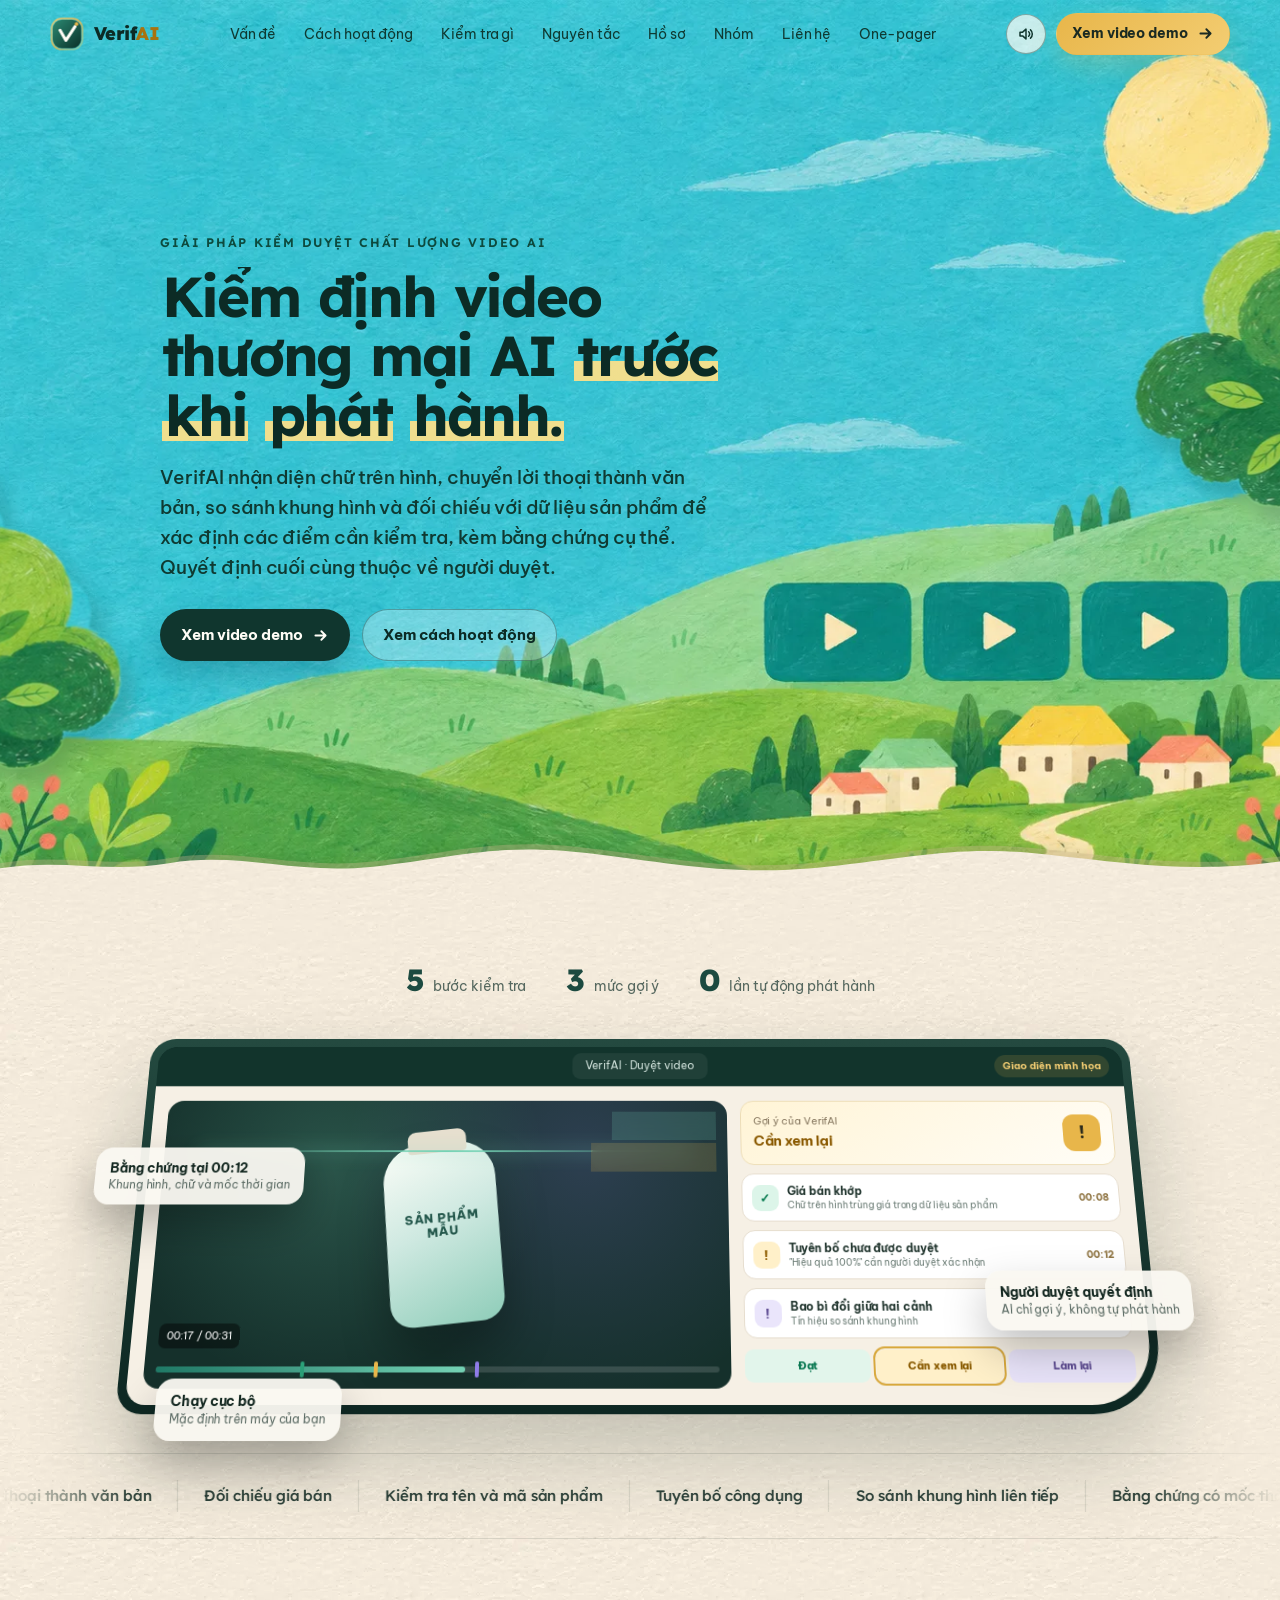
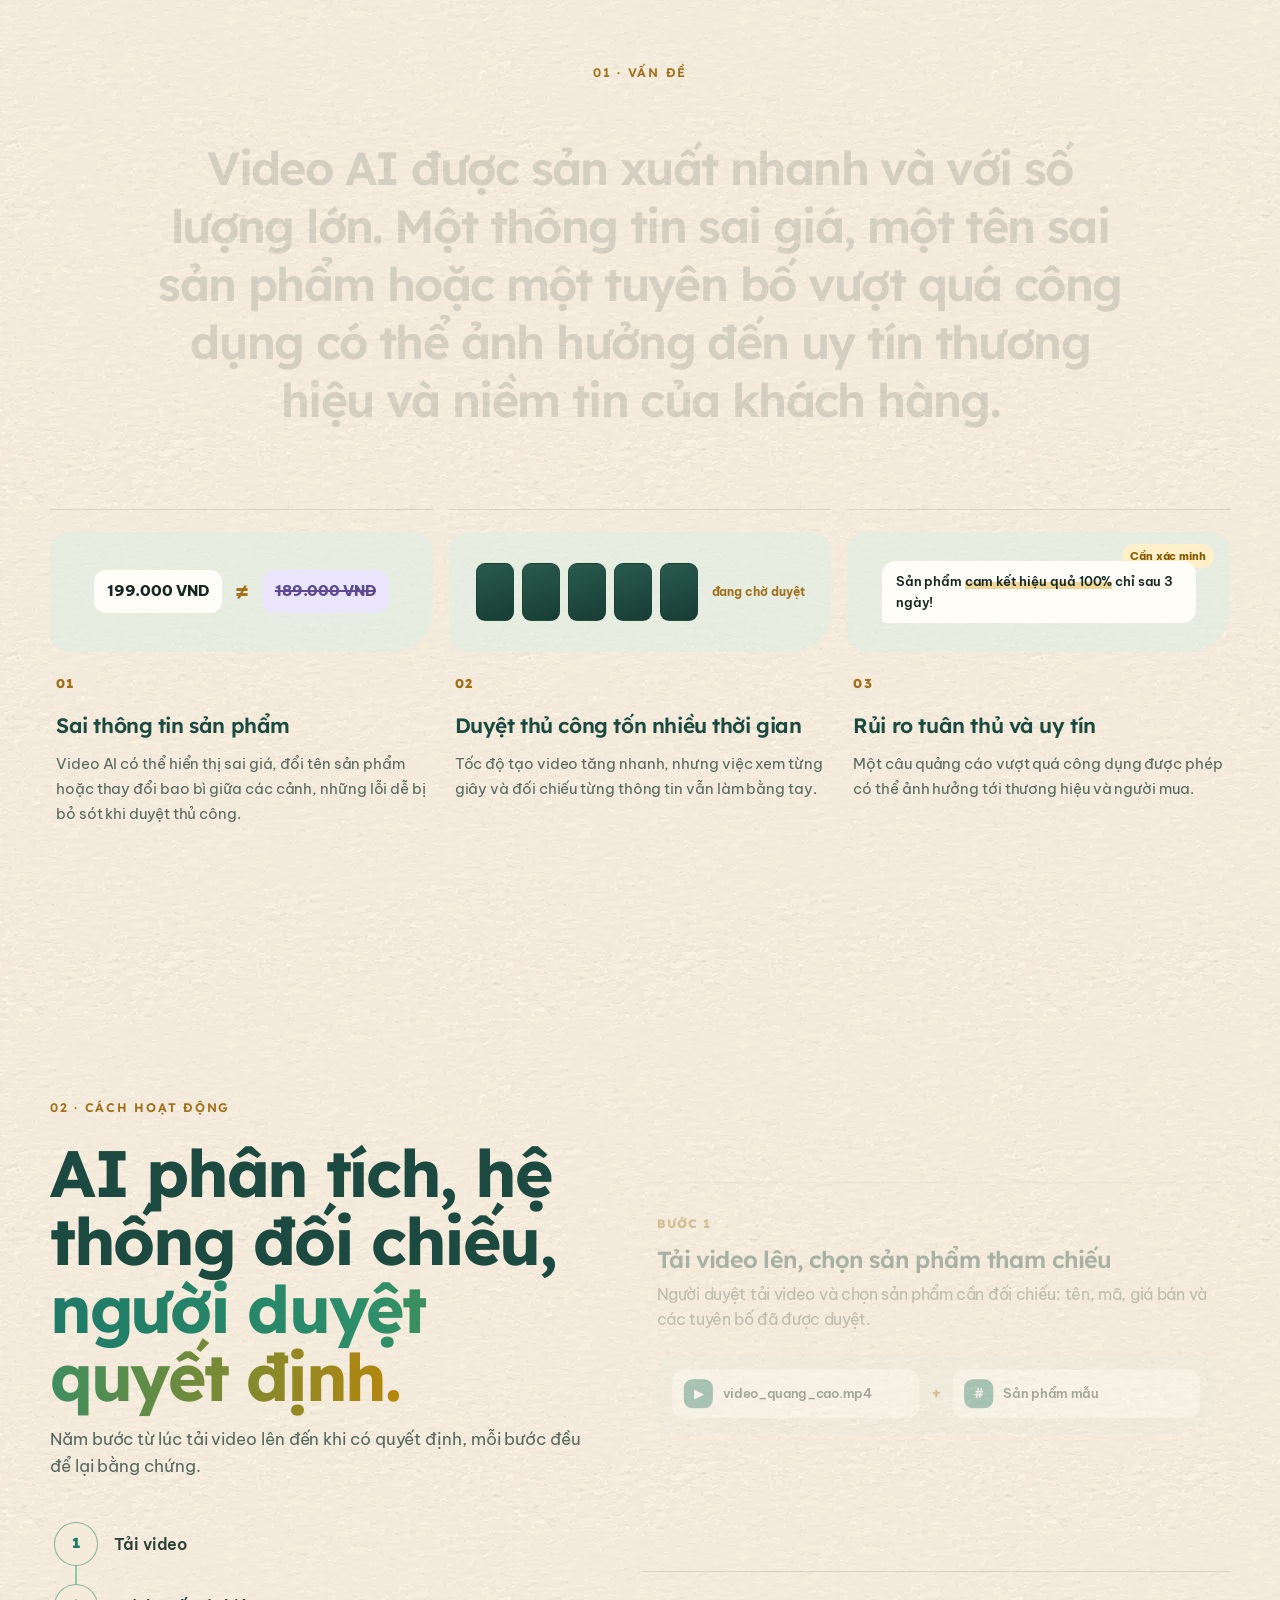
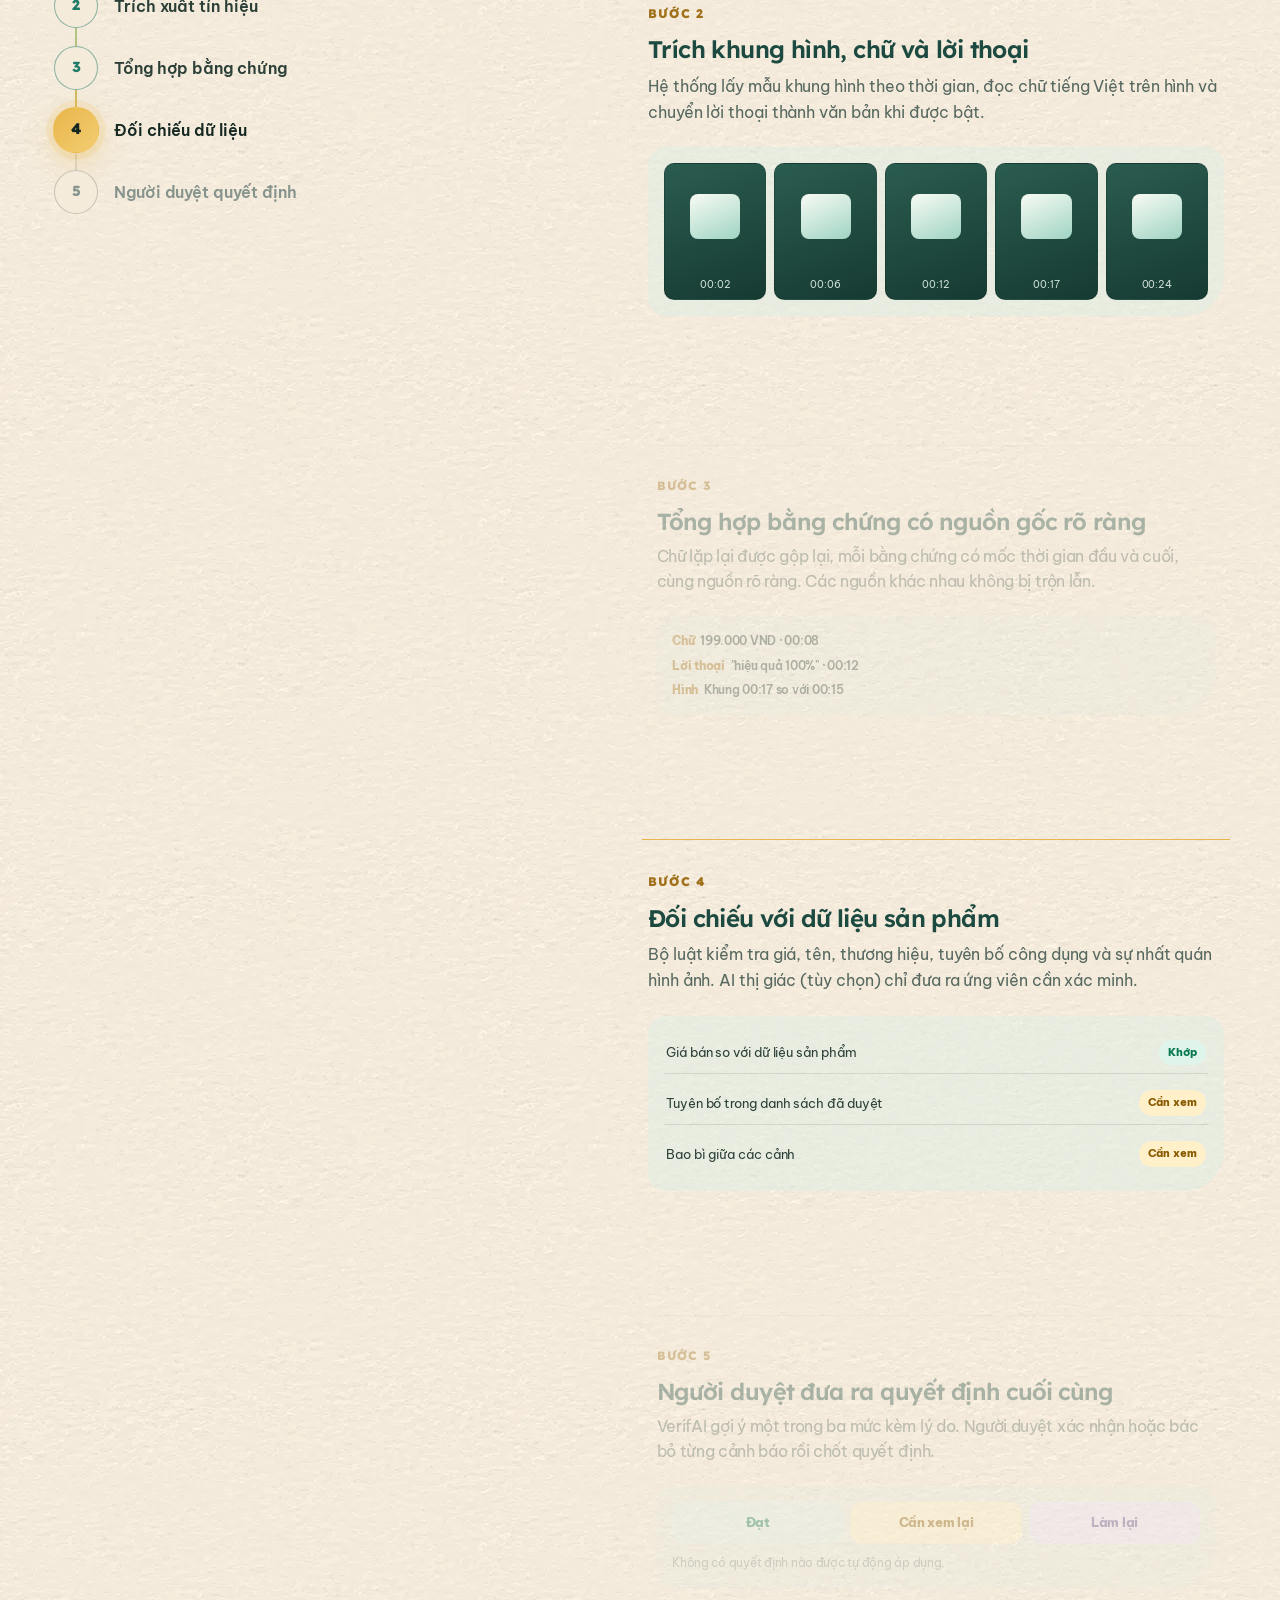
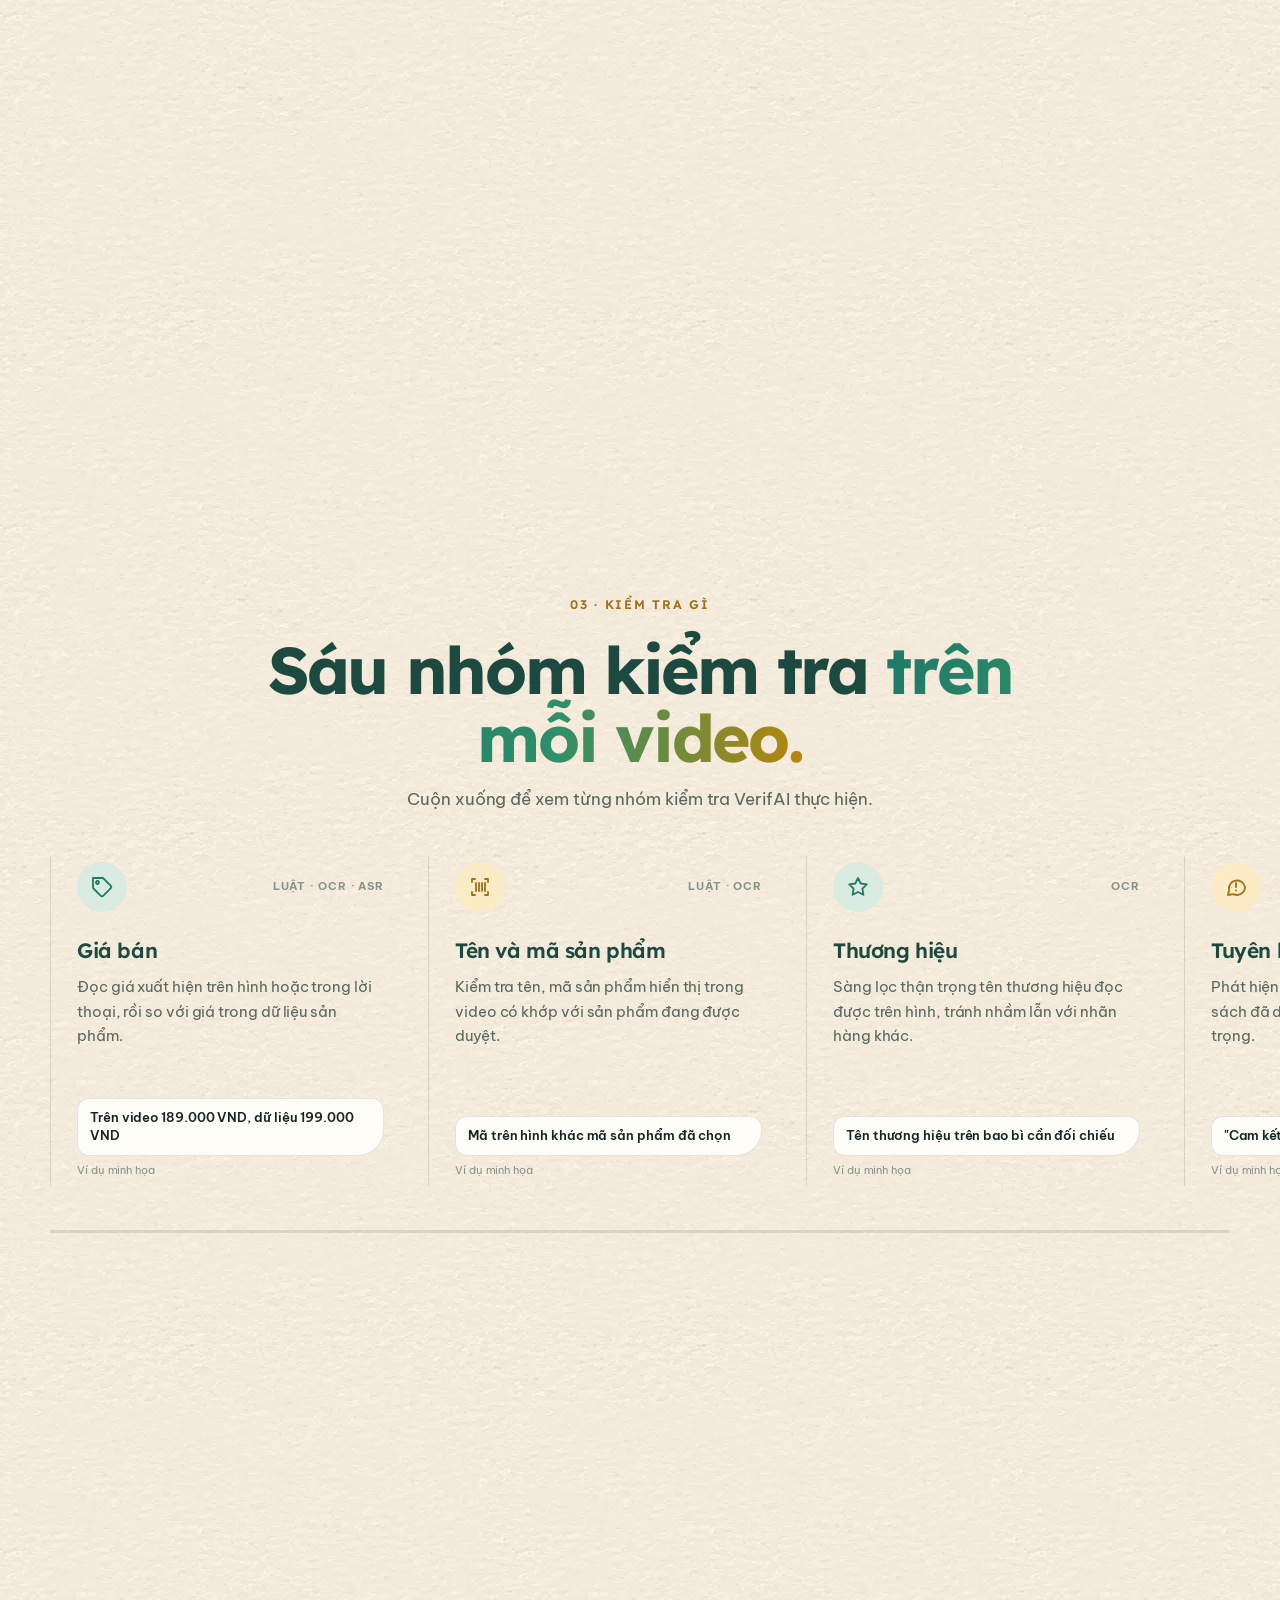
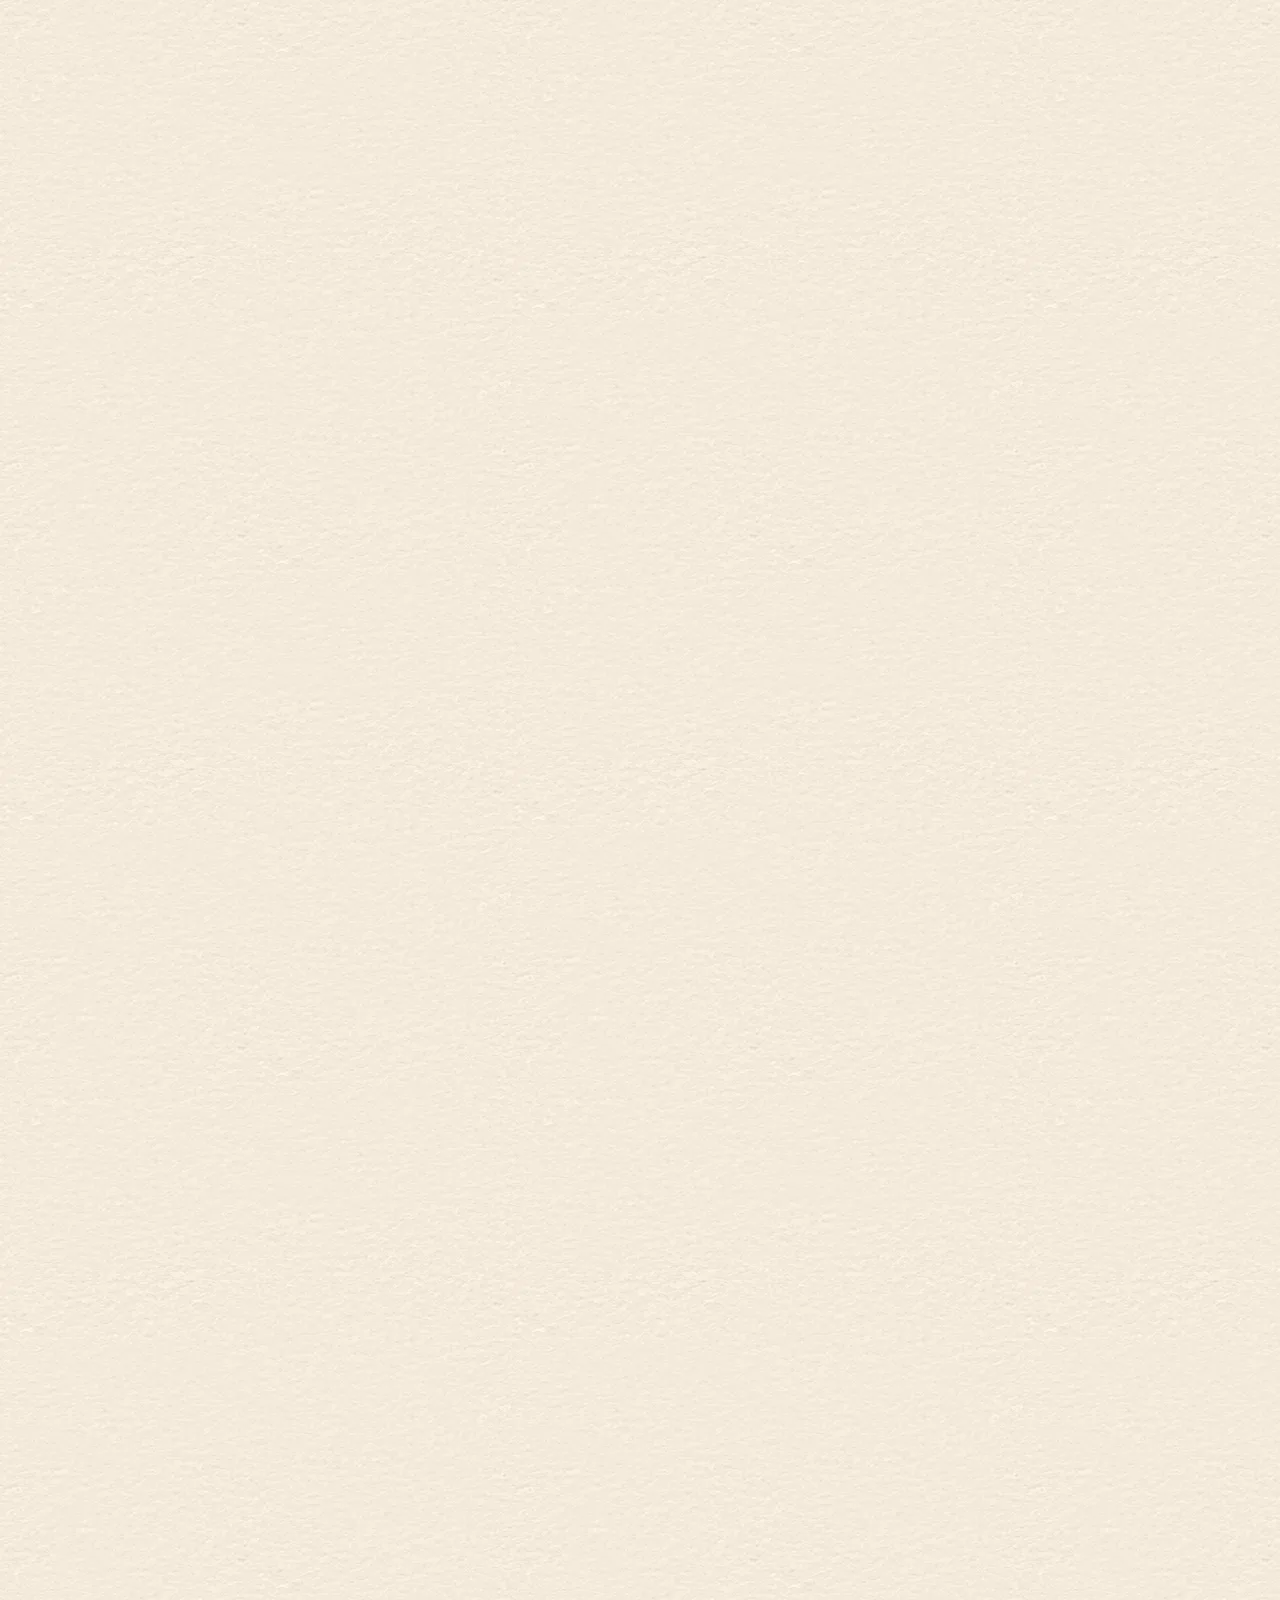
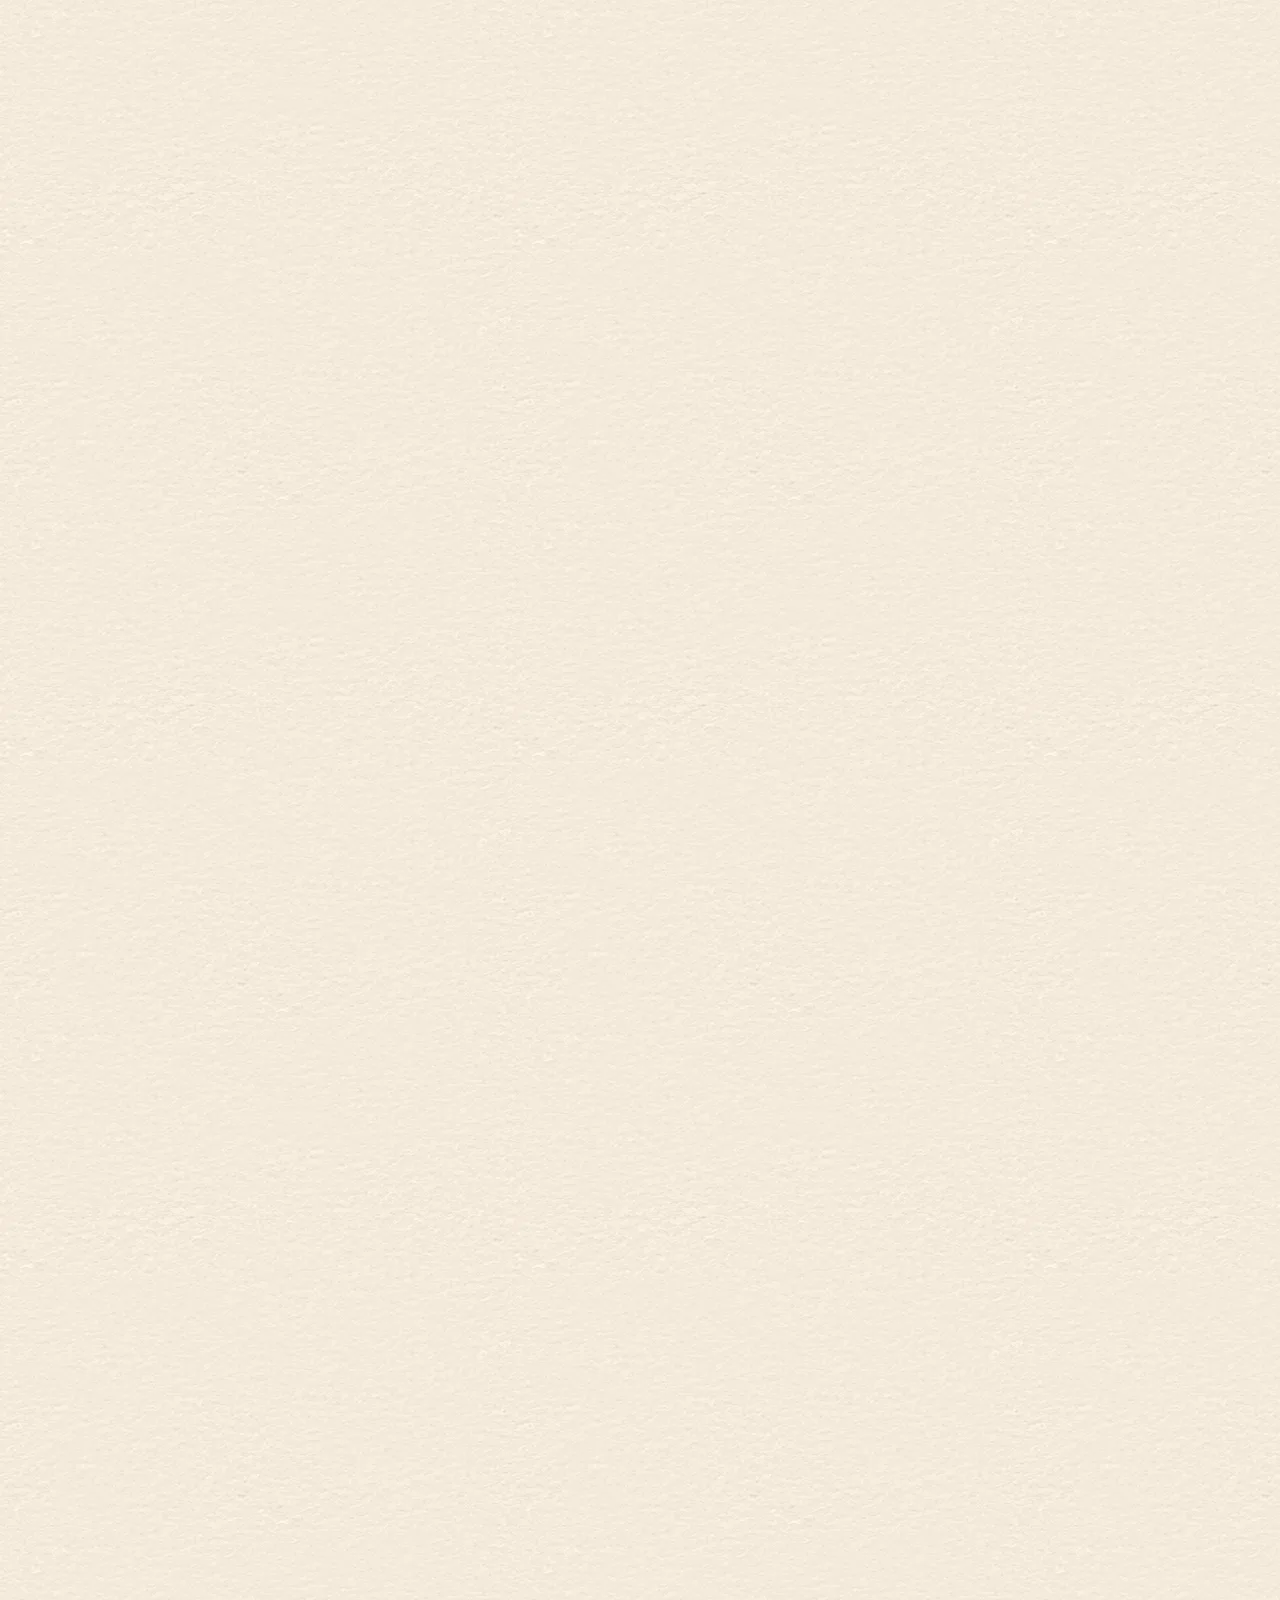
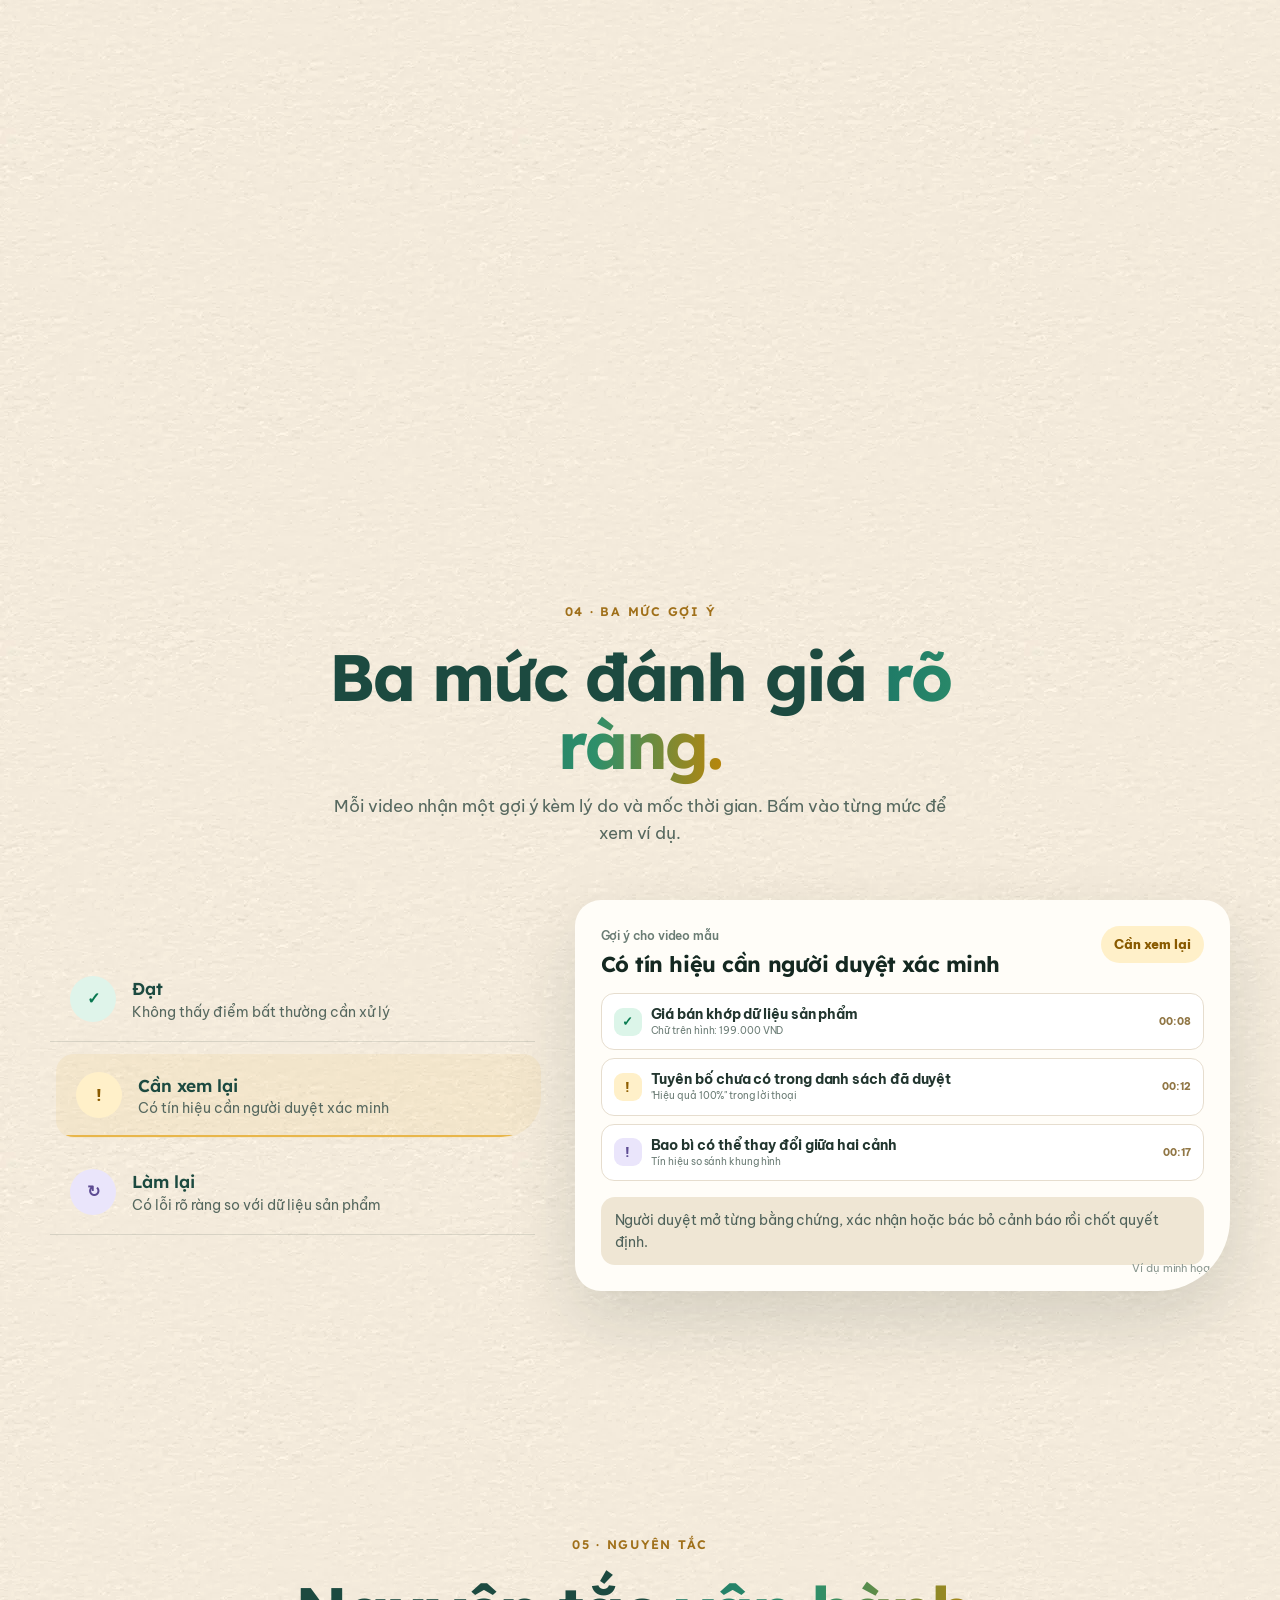
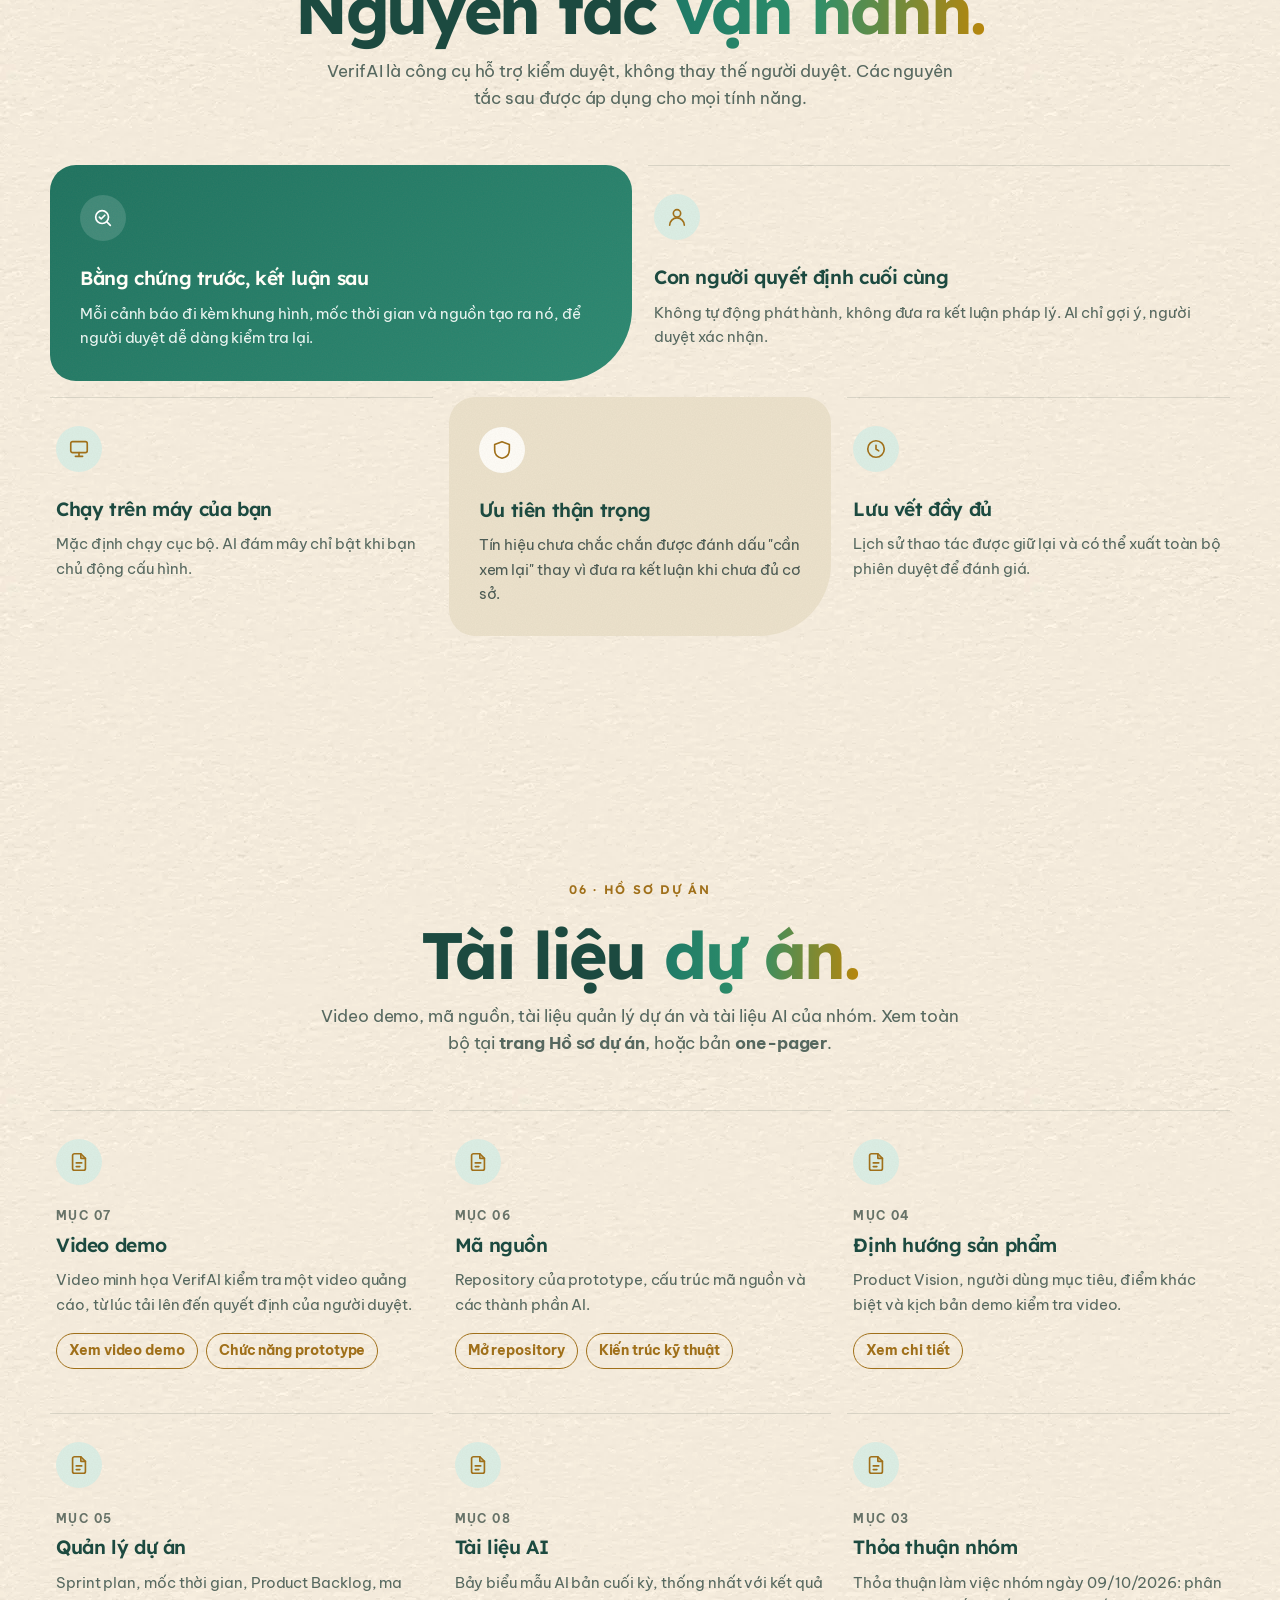
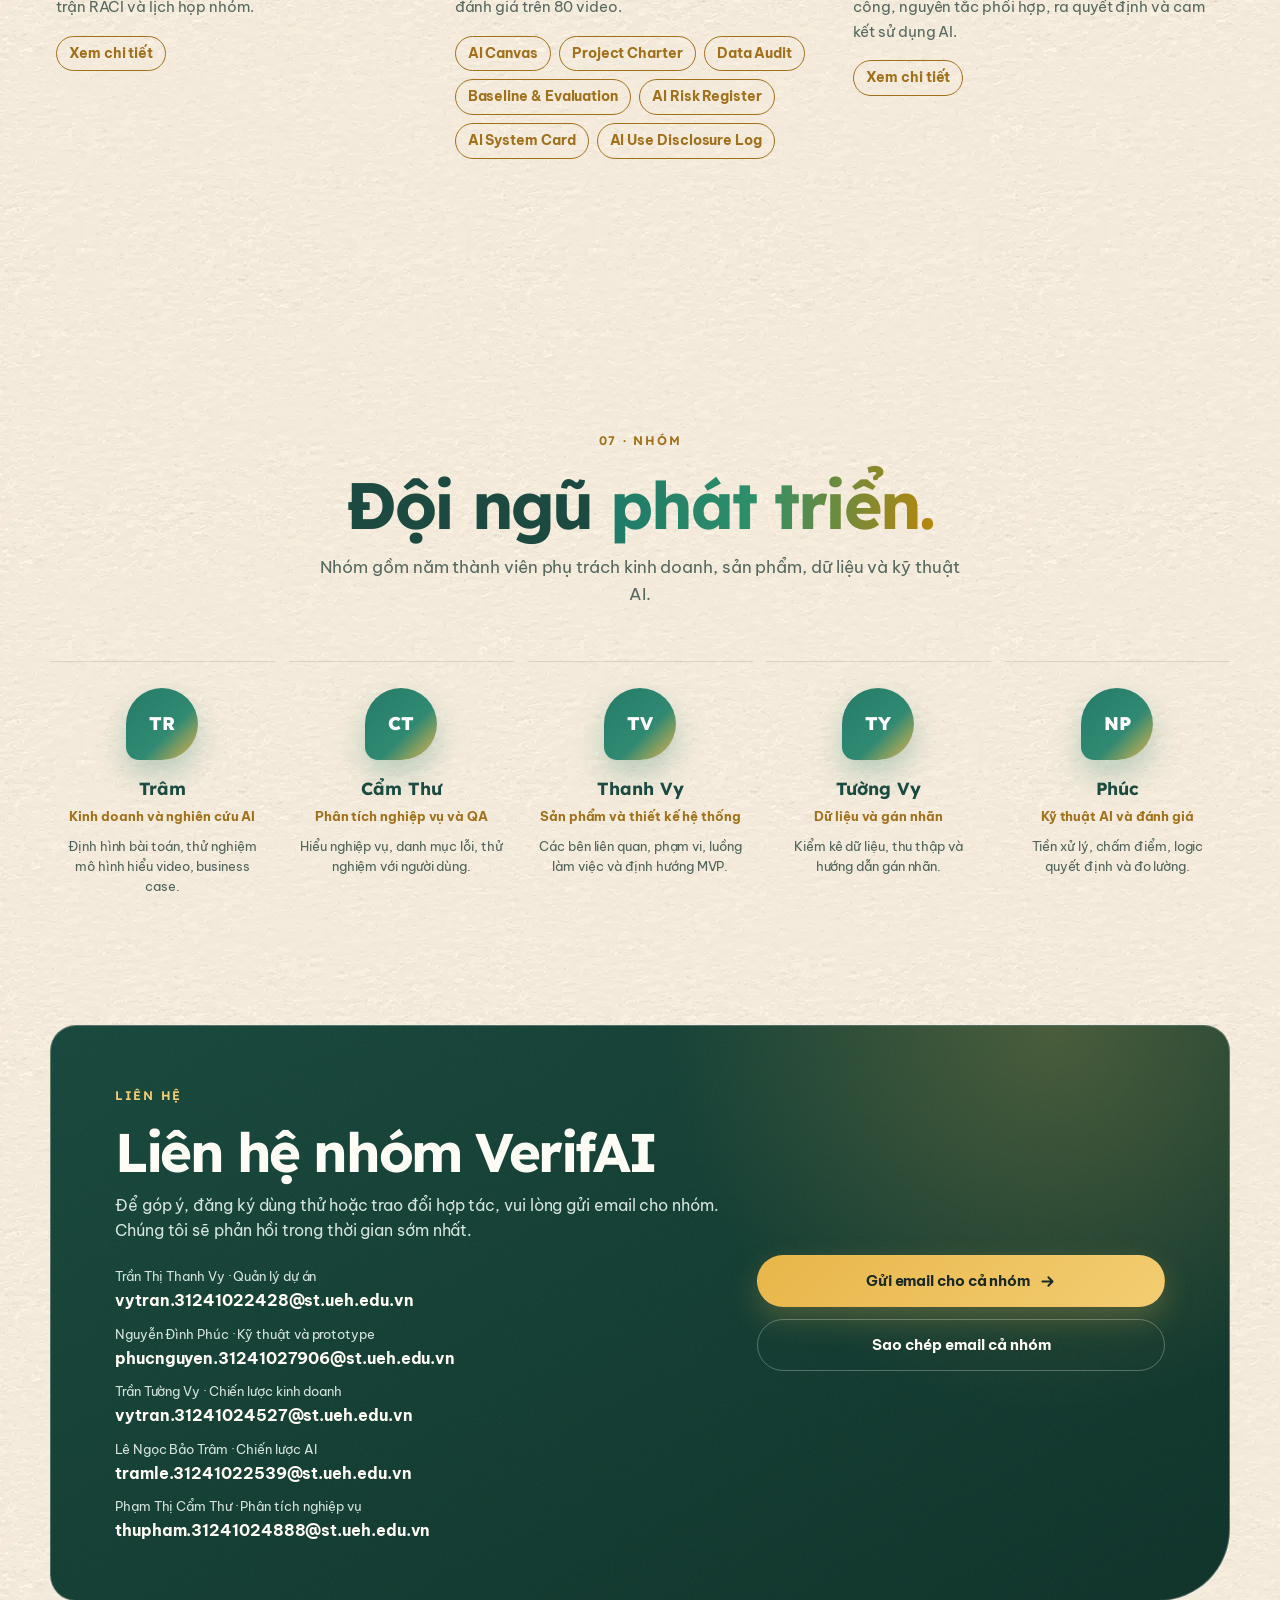
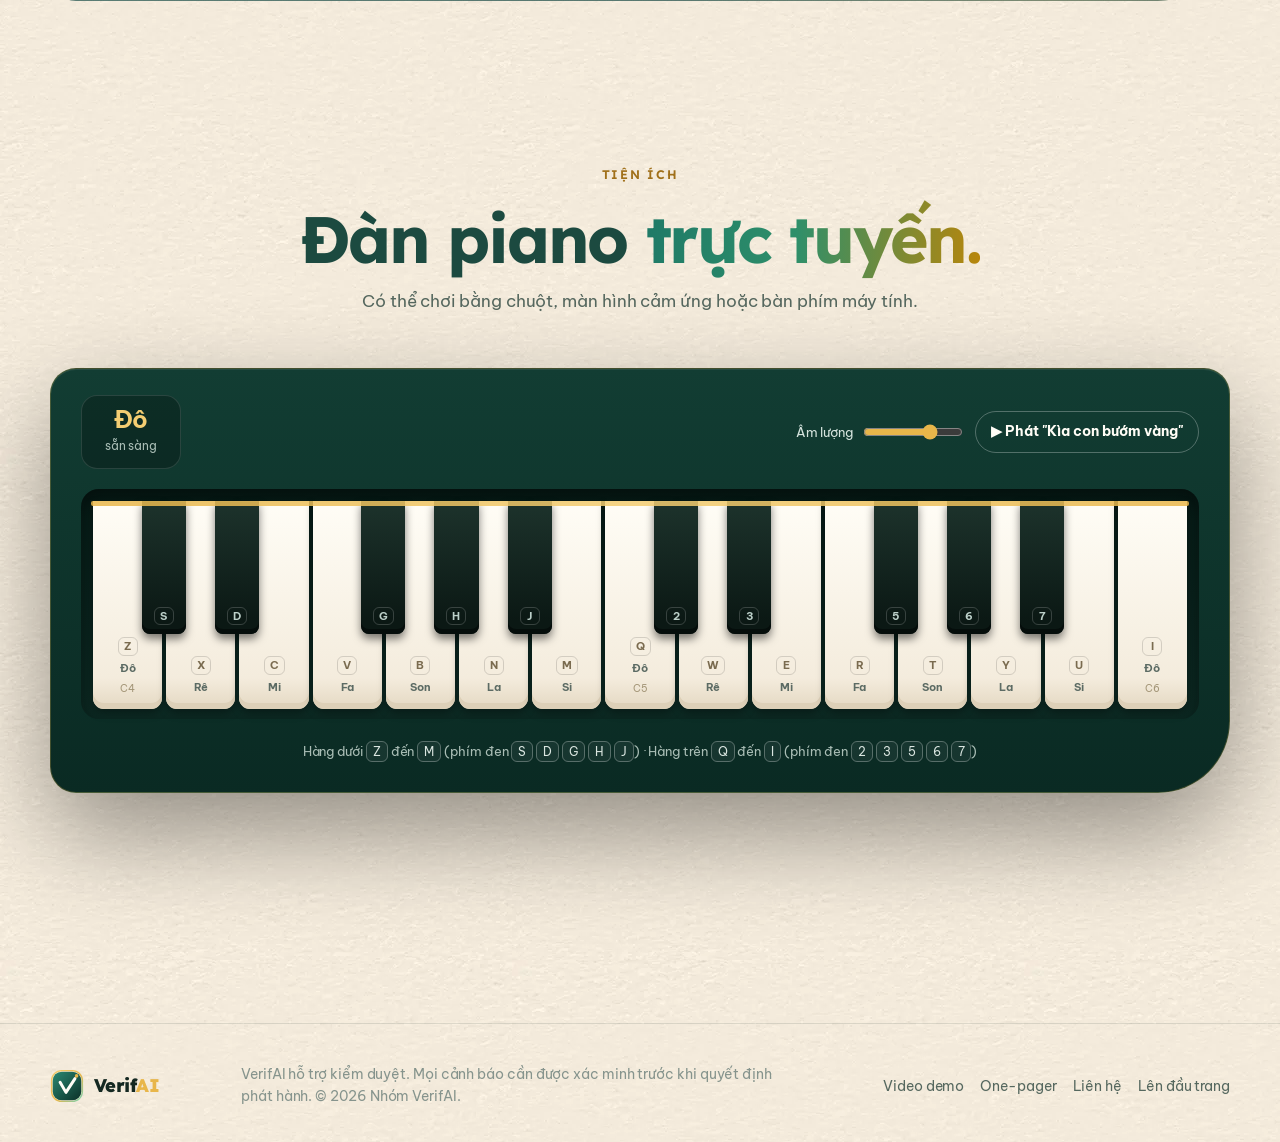
==== commit 8abdbfe1: "feat: AI Use Disclosure Log and Baseline & Evaluation on the project dossier Section 08 now lists th" ====
--- a/site/index.html
+++ b/site/index.html
@@ -1049,7 +1049,7 @@
         <p>Video demo, mã nguồn, tài liệu quản lý dự án và tài liệu AI của nhóm. Xem toàn bộ tại <a href="ho-so.html" style="color:inherit;font-weight:700">trang Hồ sơ dự án</a>, hoặc bản <a href="one-pager.html" style="color:inherit;font-weight:700">one-pager</a>.</p>
       </div>
       <div class="bento">
-        <article class="card spot reveal" style="--d:0.00s"><div class="ic"><svg viewBox="0 0 24 24" fill="none" stroke="currentColor" stroke-width="1.8" stroke-linecap="round" stroke-linejoin="round"><path d="M14 3H7a2 2 0 0 0-2 2v14a2 2 0 0 0 2 2h10a2 2 0 0 0 2-2V8Z"/><path d="M14 3v5h5M9 13h6M9 17h4"/></svg></div><span class="doc-no">Mục 07</span><h3>Video demo</h3><p>Video minh họa VerifAI kiểm tra một video quảng cáo, từ lúc tải lên đến quyết định của người duyệt.</p><div class="doclinks"><a data-link="demo_video" href="#ho-so">Xem video demo</a><a href="ho-so.html#demo">Chức năng prototype</a></div></article><article class="card spot reveal" style="--d:0.08s"><div class="ic"><svg viewBox="0 0 24 24" fill="none" stroke="currentColor" stroke-width="1.8" stroke-linecap="round" stroke-linejoin="round"><path d="M14 3H7a2 2 0 0 0-2 2v14a2 2 0 0 0 2 2h10a2 2 0 0 0 2-2V8Z"/><path d="M14 3v5h5M9 13h6M9 17h4"/></svg></div><span class="doc-no">Mục 06</span><h3>Mã nguồn</h3><p>Repository của prototype, cấu trúc mã nguồn và các thành phần AI.</p><div class="doclinks"><a data-link="repository" href="#ho-so">Mở repository</a><a href="ho-so.html#ma-nguon">Kiến trúc kỹ thuật</a></div></article><article class="card spot reveal" style="--d:0.16s"><div class="ic"><svg viewBox="0 0 24 24" fill="none" stroke="currentColor" stroke-width="1.8" stroke-linecap="round" stroke-linejoin="round"><path d="M14 3H7a2 2 0 0 0-2 2v14a2 2 0 0 0 2 2h10a2 2 0 0 0 2-2V8Z"/><path d="M14 3v5h5M9 13h6M9 17h4"/></svg></div><span class="doc-no">Mục 04</span><h3>Định hướng sản phẩm</h3><p>Product Vision, người dùng mục tiêu, điểm khác biệt và kịch bản demo kiểm tra video.</p><div class="doclinks"><a href="ho-so.html#dinh-huong">Xem chi tiết</a></div></article><article class="card spot reveal" style="--d:0.00s"><div class="ic"><svg viewBox="0 0 24 24" fill="none" stroke="currentColor" stroke-width="1.8" stroke-linecap="round" stroke-linejoin="round"><path d="M14 3H7a2 2 0 0 0-2 2v14a2 2 0 0 0 2 2h10a2 2 0 0 0 2-2V8Z"/><path d="M14 3v5h5M9 13h6M9 17h4"/></svg></div><span class="doc-no">Mục 05</span><h3>Quản lý dự án</h3><p>Sprint plan, mốc thời gian, Product Backlog, ma trận RACI và lịch họp nhóm.</p><div class="doclinks"><a href="ho-so.html#quan-ly">Xem chi tiết</a></div></article><article class="card spot reveal" style="--d:0.08s"><div class="ic"><svg viewBox="0 0 24 24" fill="none" stroke="currentColor" stroke-width="1.8" stroke-linecap="round" stroke-linejoin="round"><path d="M14 3H7a2 2 0 0 0-2 2v14a2 2 0 0 0 2 2h10a2 2 0 0 0 2-2V8Z"/><path d="M14 3v5h5M9 13h6M9 17h4"/></svg></div><span class="doc-no">Mục 08</span><h3>Tài liệu AI</h3><p>Các biểu mẫu AI bản cuối kỳ, thống nhất với kết quả đánh giá trên 80 video.</p><div class="doclinks"><a href="ho-so.html#ai-canvas">AI Canvas</a><a href="ho-so.html#project-charter">Project Charter</a><a href="ho-so.html#data-audit">Data Audit</a><a href="ho-so.html#danh-gia">Kết quả đánh giá</a><a href="ho-so.html#risk-register">AI Risk Register</a><a href="ho-so.html#system-card">AI System Card</a></div></article><article class="card spot reveal" style="--d:0.16s"><div class="ic"><svg viewBox="0 0 24 24" fill="none" stroke="currentColor" stroke-width="1.8" stroke-linecap="round" stroke-linejoin="round"><path d="M14 3H7a2 2 0 0 0-2 2v14a2 2 0 0 0 2 2h10a2 2 0 0 0 2-2V8Z"/><path d="M14 3v5h5M9 13h6M9 17h4"/></svg></div><span class="doc-no">Mục 03</span><h3>Thỏa thuận nhóm</h3><p>Thỏa thuận làm việc nhóm ngày 09/10/2026: phân công, nguyên tắc phối hợp, ra quyết định và cam kết sử dụng AI.</p><div class="doclinks"><a href="ho-so.html#thoa-thuan">Xem chi tiết</a></div></article>
+        <article class="card spot reveal" style="--d:0.00s"><div class="ic"><svg viewBox="0 0 24 24" fill="none" stroke="currentColor" stroke-width="1.8" stroke-linecap="round" stroke-linejoin="round"><path d="M14 3H7a2 2 0 0 0-2 2v14a2 2 0 0 0 2 2h10a2 2 0 0 0 2-2V8Z"/><path d="M14 3v5h5M9 13h6M9 17h4"/></svg></div><span class="doc-no">Mục 07</span><h3>Video demo</h3><p>Video minh họa VerifAI kiểm tra một video quảng cáo, từ lúc tải lên đến quyết định của người duyệt.</p><div class="doclinks"><a data-link="demo_video" href="#ho-so">Xem video demo</a><a href="ho-so.html#demo">Chức năng prototype</a></div></article><article class="card spot reveal" style="--d:0.08s"><div class="ic"><svg viewBox="0 0 24 24" fill="none" stroke="currentColor" stroke-width="1.8" stroke-linecap="round" stroke-linejoin="round"><path d="M14 3H7a2 2 0 0 0-2 2v14a2 2 0 0 0 2 2h10a2 2 0 0 0 2-2V8Z"/><path d="M14 3v5h5M9 13h6M9 17h4"/></svg></div><span class="doc-no">Mục 06</span><h3>Mã nguồn</h3><p>Repository của prototype, cấu trúc mã nguồn và các thành phần AI.</p><div class="doclinks"><a data-link="repository" href="#ho-so">Mở repository</a><a href="ho-so.html#ma-nguon">Kiến trúc kỹ thuật</a></div></article><article class="card spot reveal" style="--d:0.16s"><div class="ic"><svg viewBox="0 0 24 24" fill="none" stroke="currentColor" stroke-width="1.8" stroke-linecap="round" stroke-linejoin="round"><path d="M14 3H7a2 2 0 0 0-2 2v14a2 2 0 0 0 2 2h10a2 2 0 0 0 2-2V8Z"/><path d="M14 3v5h5M9 13h6M9 17h4"/></svg></div><span class="doc-no">Mục 04</span><h3>Định hướng sản phẩm</h3><p>Product Vision, người dùng mục tiêu, điểm khác biệt và kịch bản demo kiểm tra video.</p><div class="doclinks"><a href="ho-so.html#dinh-huong">Xem chi tiết</a></div></article><article class="card spot reveal" style="--d:0.00s"><div class="ic"><svg viewBox="0 0 24 24" fill="none" stroke="currentColor" stroke-width="1.8" stroke-linecap="round" stroke-linejoin="round"><path d="M14 3H7a2 2 0 0 0-2 2v14a2 2 0 0 0 2 2h10a2 2 0 0 0 2-2V8Z"/><path d="M14 3v5h5M9 13h6M9 17h4"/></svg></div><span class="doc-no">Mục 05</span><h3>Quản lý dự án</h3><p>Sprint plan, mốc thời gian, Product Backlog, ma trận RACI và lịch họp nhóm.</p><div class="doclinks"><a href="ho-so.html#quan-ly">Xem chi tiết</a></div></article><article class="card spot reveal" style="--d:0.08s"><div class="ic"><svg viewBox="0 0 24 24" fill="none" stroke="currentColor" stroke-width="1.8" stroke-linecap="round" stroke-linejoin="round"><path d="M14 3H7a2 2 0 0 0-2 2v14a2 2 0 0 0 2 2h10a2 2 0 0 0 2-2V8Z"/><path d="M14 3v5h5M9 13h6M9 17h4"/></svg></div><span class="doc-no">Mục 08</span><h3>Tài liệu AI</h3><p>Bảy biểu mẫu AI bản cuối kỳ, thống nhất với kết quả đánh giá trên 80 video.</p><div class="doclinks"><a href="ho-so.html#ai-canvas">AI Canvas</a><a href="ho-so.html#project-charter">Project Charter</a><a href="ho-so.html#data-audit">Data Audit</a><a href="ho-so.html#baseline-evaluation">Baseline &amp; Evaluation</a><a href="ho-so.html#risk-register">AI Risk Register</a><a href="ho-so.html#system-card">AI System Card</a><a href="ho-so.html#ai-disclosure">AI Use Disclosure Log</a></div></article><article class="card spot reveal" style="--d:0.16s"><div class="ic"><svg viewBox="0 0 24 24" fill="none" stroke="currentColor" stroke-width="1.8" stroke-linecap="round" stroke-linejoin="round"><path d="M14 3H7a2 2 0 0 0-2 2v14a2 2 0 0 0 2 2h10a2 2 0 0 0 2-2V8Z"/><path d="M14 3v5h5M9 13h6M9 17h4"/></svg></div><span class="doc-no">Mục 03</span><h3>Thỏa thuận nhóm</h3><p>Thỏa thuận làm việc nhóm ngày 09/10/2026: phân công, nguyên tắc phối hợp, ra quyết định và cam kết sử dụng AI.</p><div class="doclinks"><a href="ho-so.html#thoa-thuan">Xem chi tiết</a></div></article>
       </div>
     </div>
   </section>
